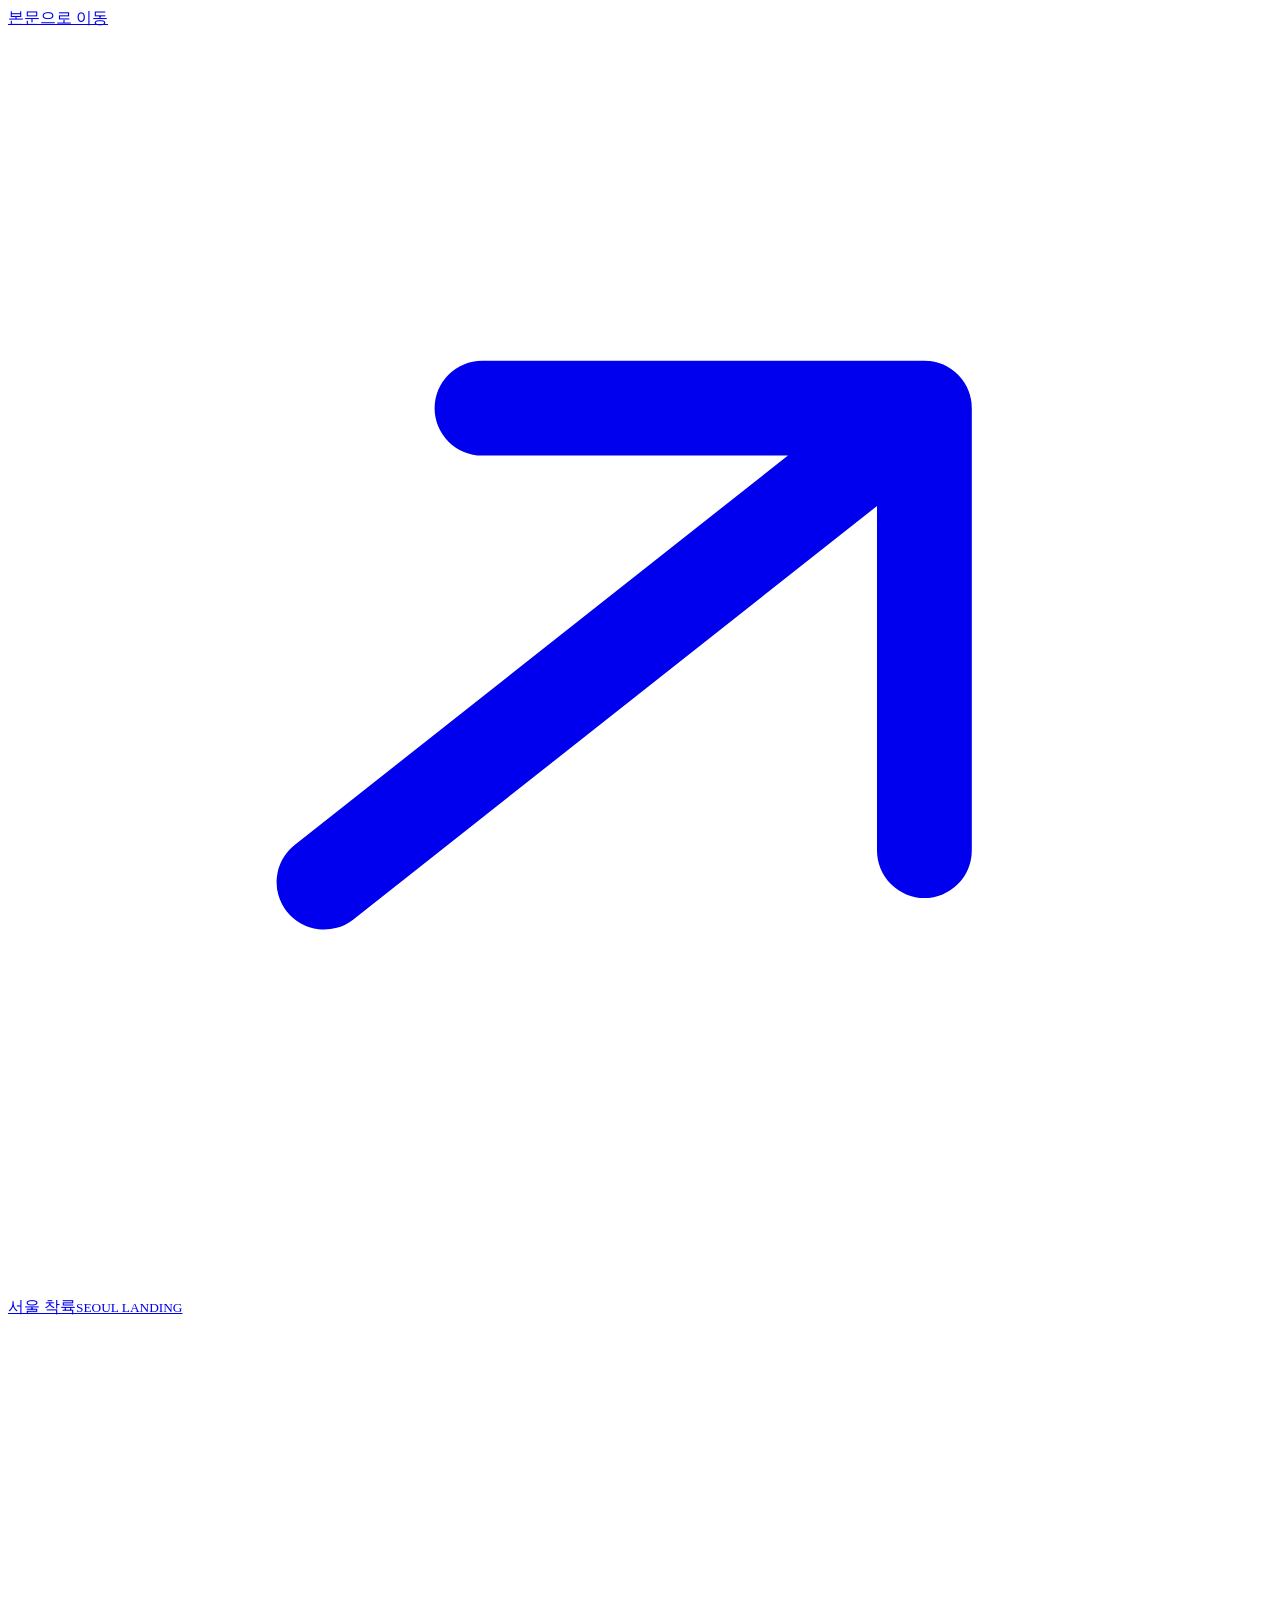
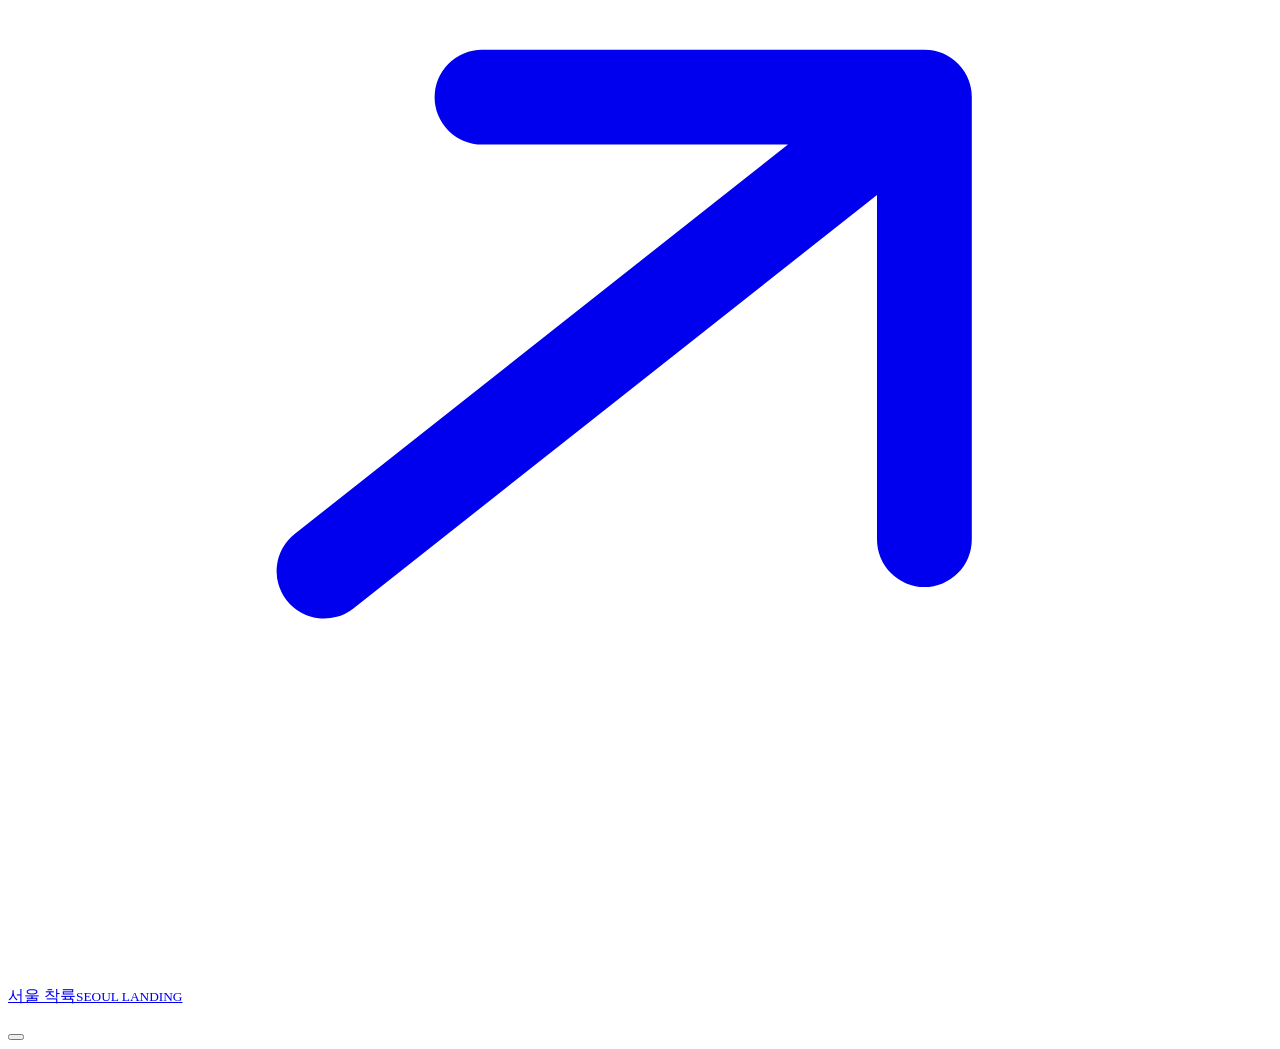
==== index.html @ fe7eaadc "Add files via upload" ====
<!doctype html>
<html lang="ko">
<head>
<meta charset="utf-8">
<meta name="viewport" content="width=device-width,initial-scale=1,viewport-fit=cover">
<title>서울 착륙 SEOUL LANDING</title>
<meta name="claude:viewport-fit-sides" content="cover">
<meta name="theme-color" content="#0b0f22">
<meta name="description" content="외국인을 위한 한국 여행 과정 가이드 — 여행 준비부터 이동, 맛집 · 팝업 · 예약, 여행지 추천, 귀국까지 (한국어 · 中文 · 日本語)">
<link rel="stylesheet" href="styles.css">
<link rel="icon" href="data:image/svg+xml,%3Csvg xmlns='http://www.w3.org/2000/svg' viewBox='0 0 40 40'%3E%3Crect width='40' height='40' rx='12' fill='%232244ba'/%3E%3Cpath d='M10 27L29 12M15 12l14 0 0 14' fill='none' stroke='white' stroke-width='3'/%3E%3C/svg%3E">
</head>
<body>
<a class="skip" id="skip" href="#main">본문으로 이동</a>
<header class="site-header" id="site-header">
  <a class="brand" href="#home"><span class="brand-mark" aria-hidden="true"><svg viewBox="0 0 40 40" fill="none" stroke="currentColor" stroke-width="3" stroke-linecap="round" stroke-linejoin="round"><path d="M10 27L29 12M15 12h14v14"/></svg></span><span class="brand-text">서울 착륙<small>SEOUL LANDING</small></span></a>
  <nav id="nav" aria-label="Main"></nav>
  <div id="lang" role="group" aria-label="언어 선택"></div>
</header>
<main id="main" tabindex="-1"></main>
<footer class="site-footer">
  <div class="foot-inner wrap">
    <div class="foot-brand">
      <a class="brand foot-logo" href="#home"><span class="brand-mark" aria-hidden="true"><svg viewBox="0 0 40 40" fill="none" stroke="currentColor" stroke-width="3" stroke-linecap="round" stroke-linejoin="round"><path d="M10 27L29 12M15 12h14v14"/></svg></span><span class="brand-text">서울 착륙<small>SEOUL LANDING</small></span></a>
      <p id="foot-tag"></p>
      <small id="foot-note"></small>
    </div>
    <div id="foot-cols" class="foot-cols"></div>
  </div>
  <div class="foot-bottom wrap" id="foot-bottom"></div>
</footer>

<button type="button" id="fab" class="fab" aria-expanded="false" aria-controls="sheet"></button>
<div id="sheet" class="sheet" hidden>
  <div class="sheet-panel" role="dialog" aria-modal="true" aria-labelledby="qh-in-sheet">
    <button type="button" id="sheet-close" class="ghost sheet-close">닫기</button>
    <div id="sheet-body"></div>
  </div>
</div>
<div id="big" class="bigview" hidden>
  <div class="big-panel" role="dialog" aria-modal="true" aria-labelledby="big-ko">
    <p id="big-ko" class="big-ko" lang="ko"></p>
    <p id="big-roman" class="big-roman"></p>
    <p id="big-mean" class="big-mean"></p>
    <button type="button" id="big-close" class="button">닫기</button>
  </div>
</div>

<script src="content/shared.js"></script>
<script src="content/ko.js"></script>
<script src="content/zh.js"></script>
<script src="content/ja.js"></script>
<script src="content/places.js"></script>
<script src="content/quiz.js"></script>
<script src="content/help-ko.js"></script>
<script src="content/help-zh.js"></script>
<script src="content/help-ja.js"></script>
<script src="app.js"></script>
</body>
</html>
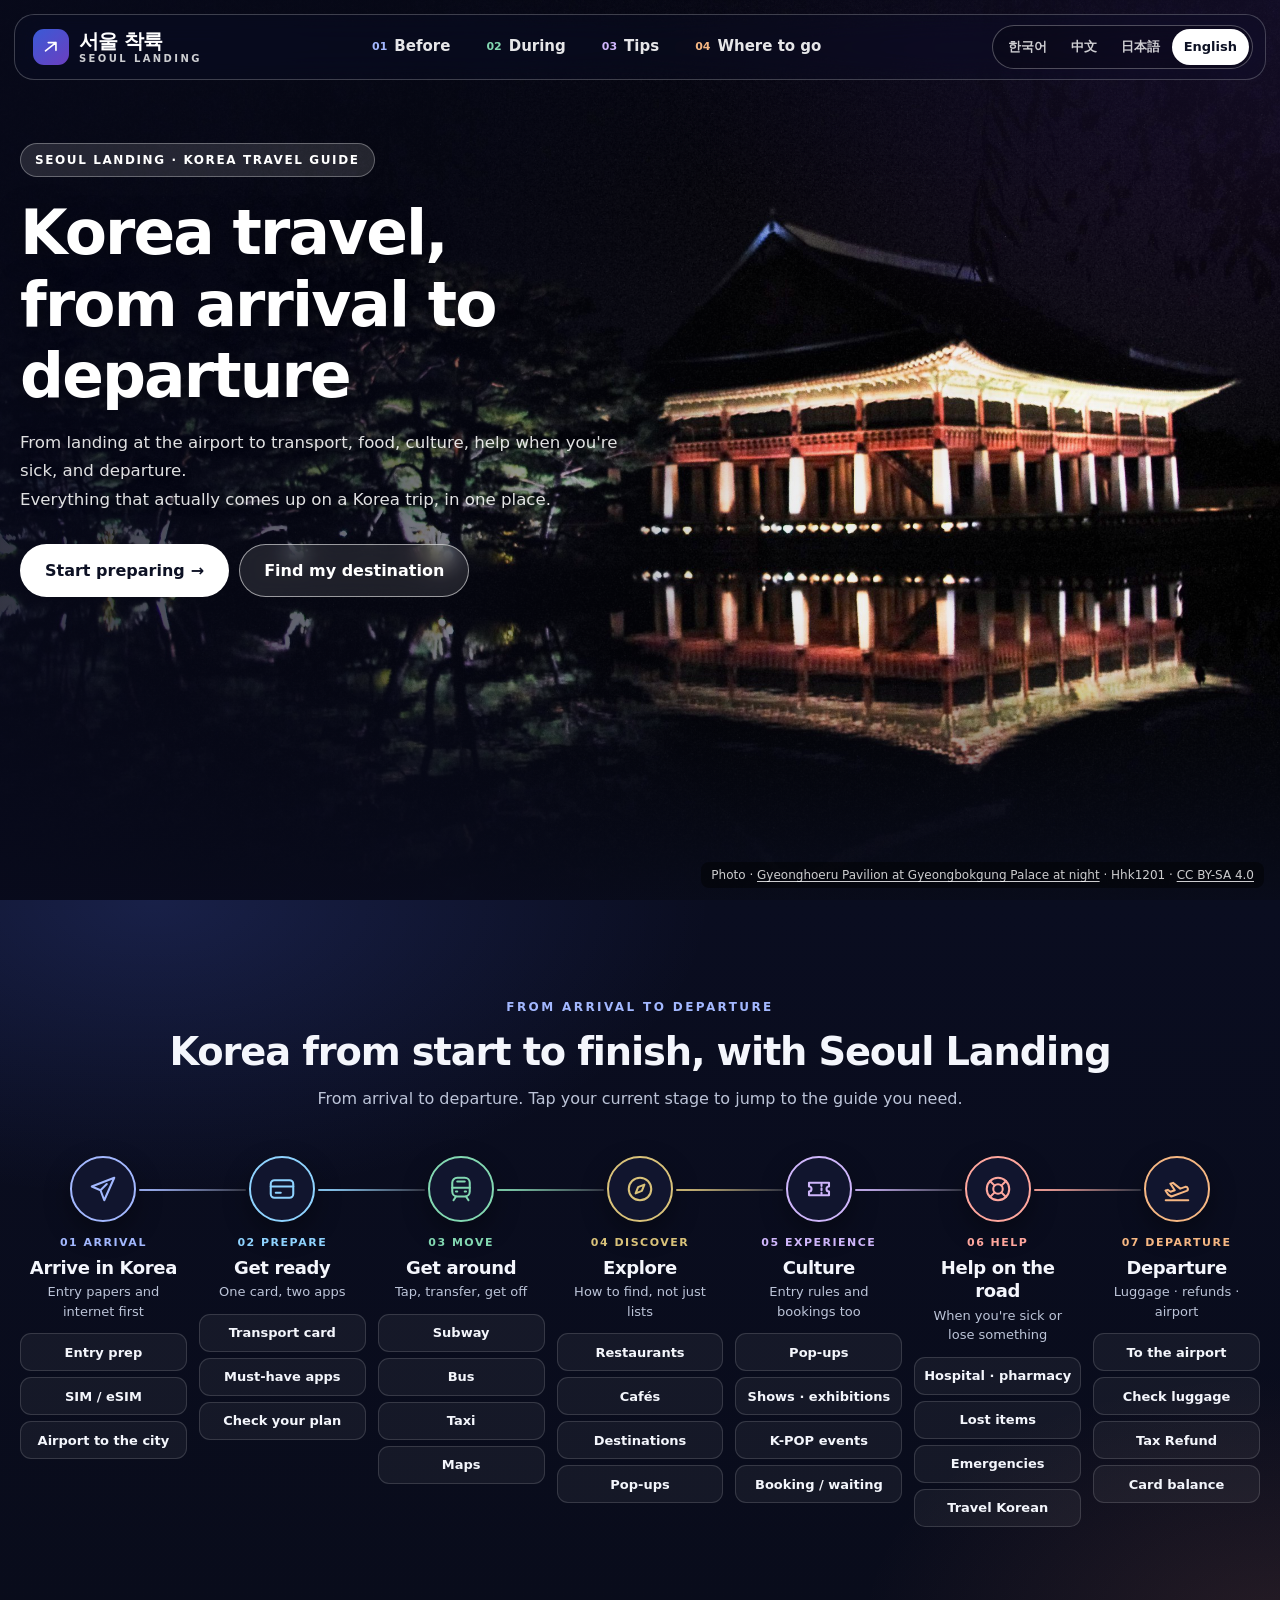
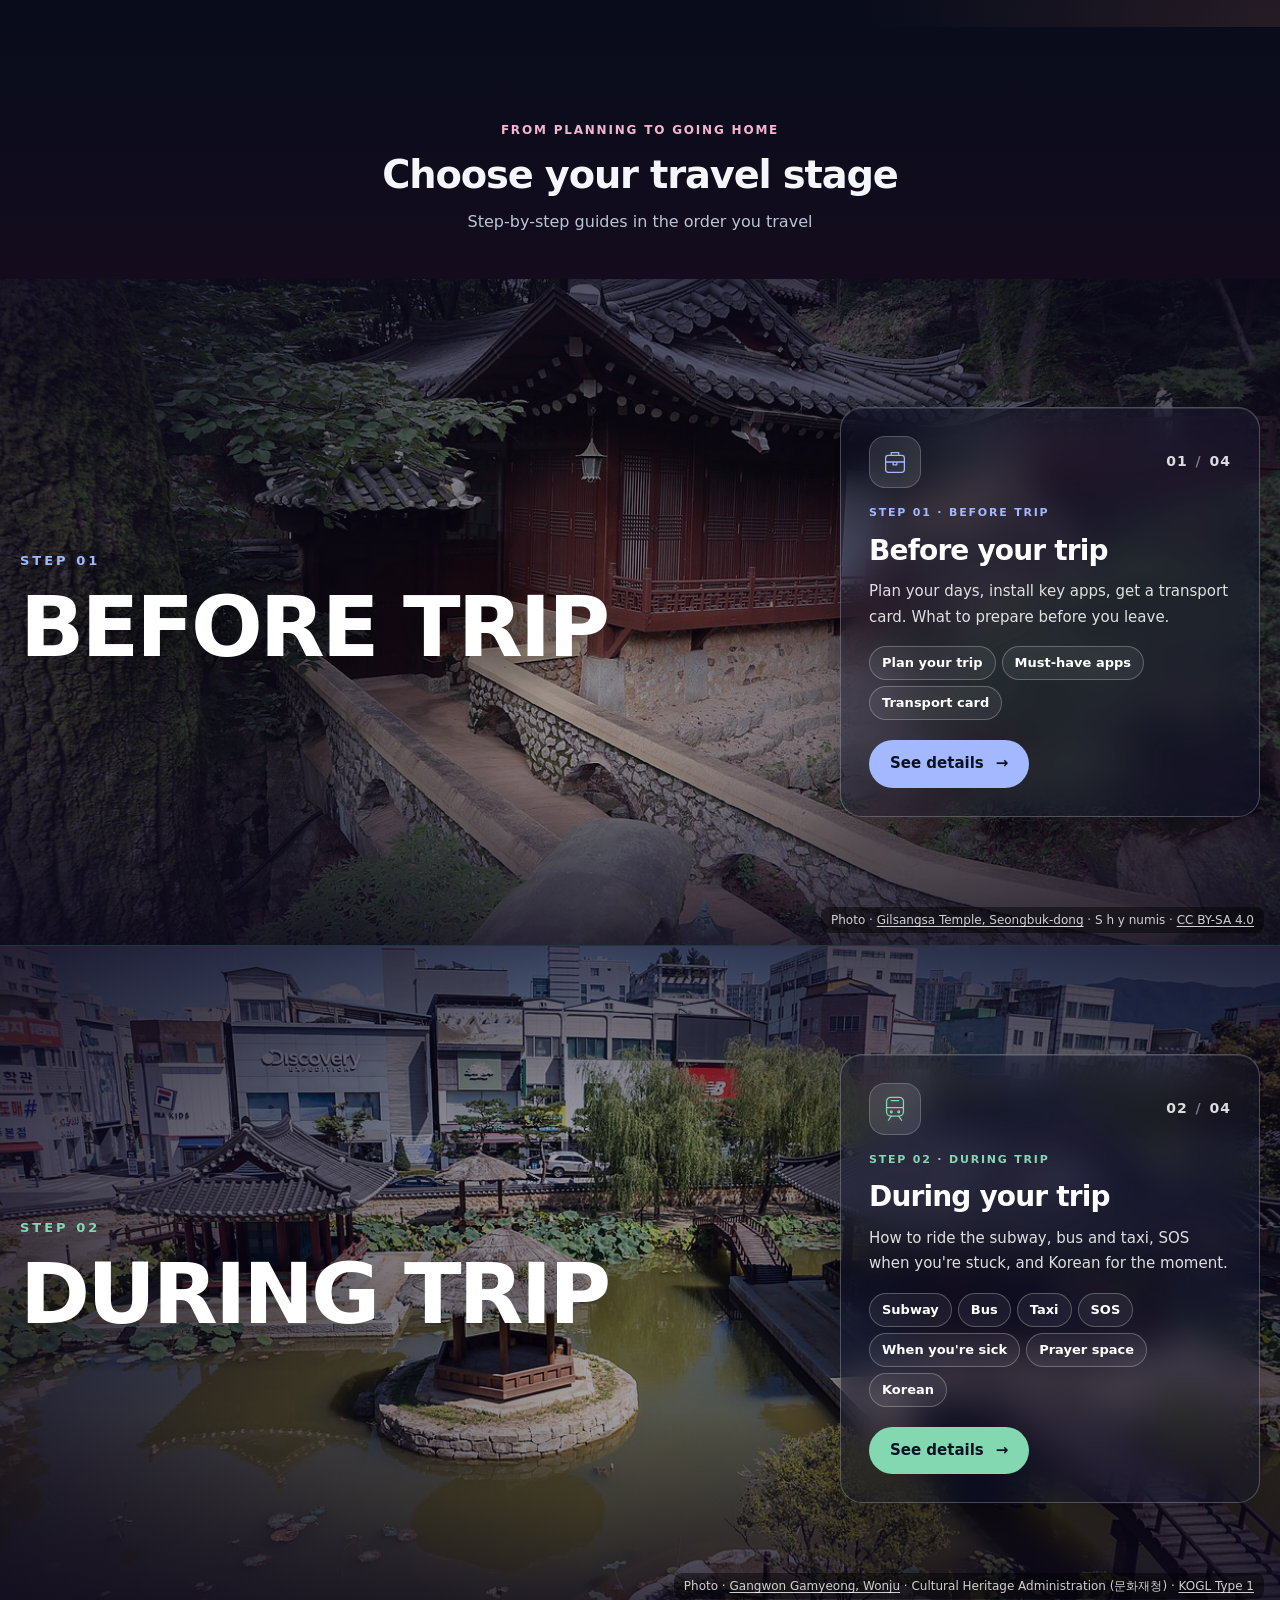
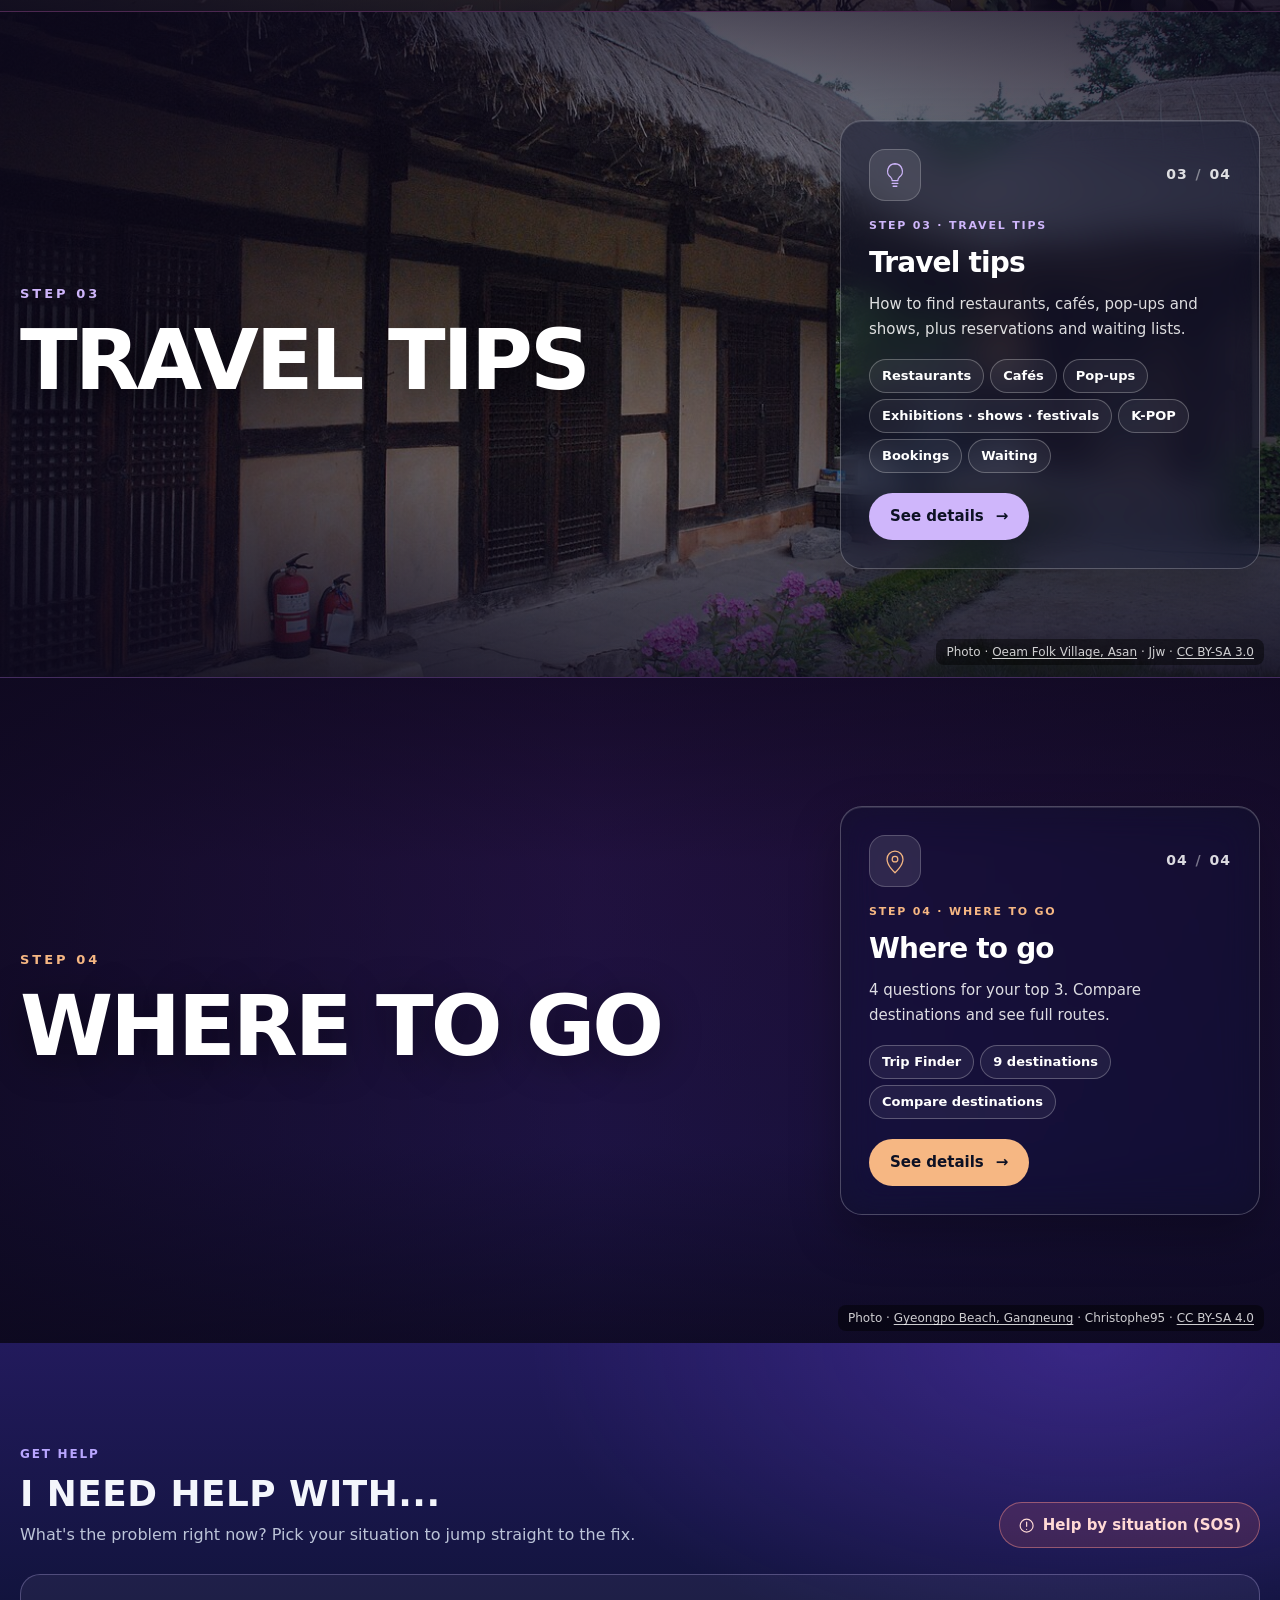
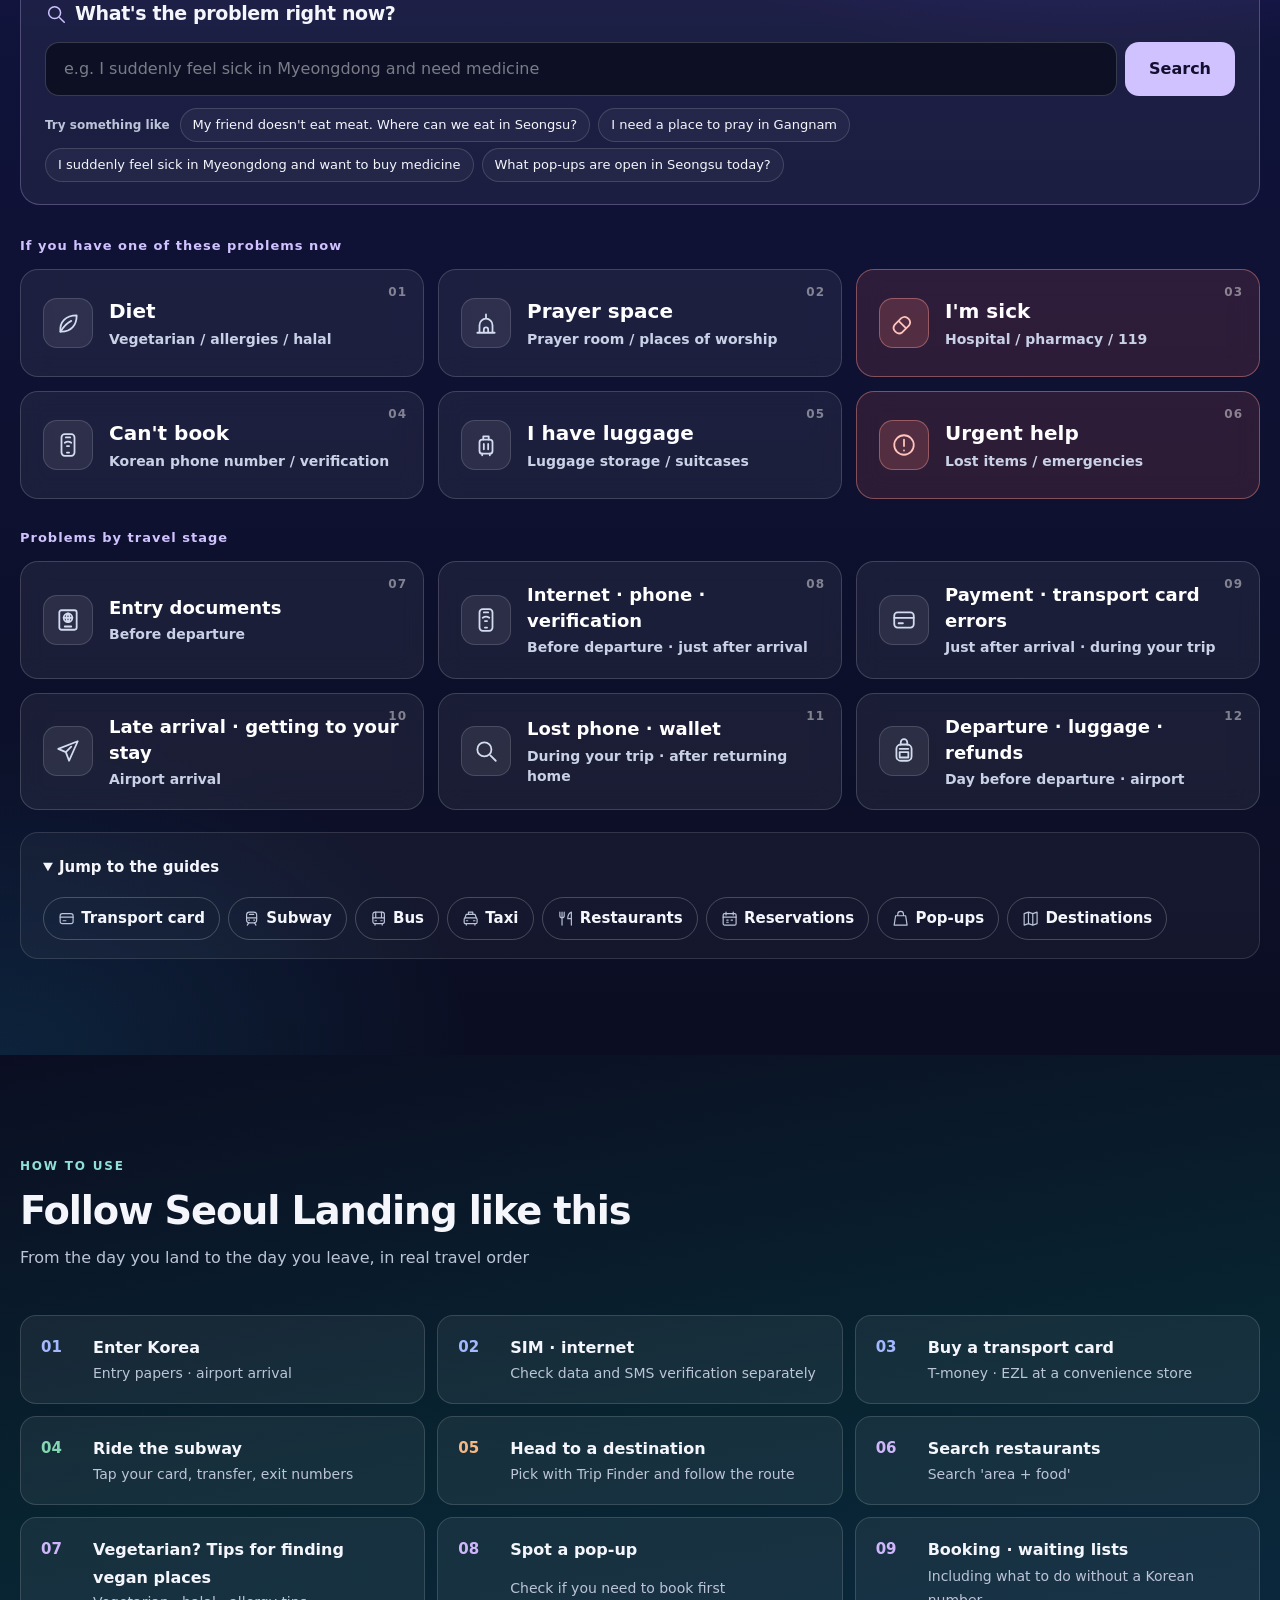
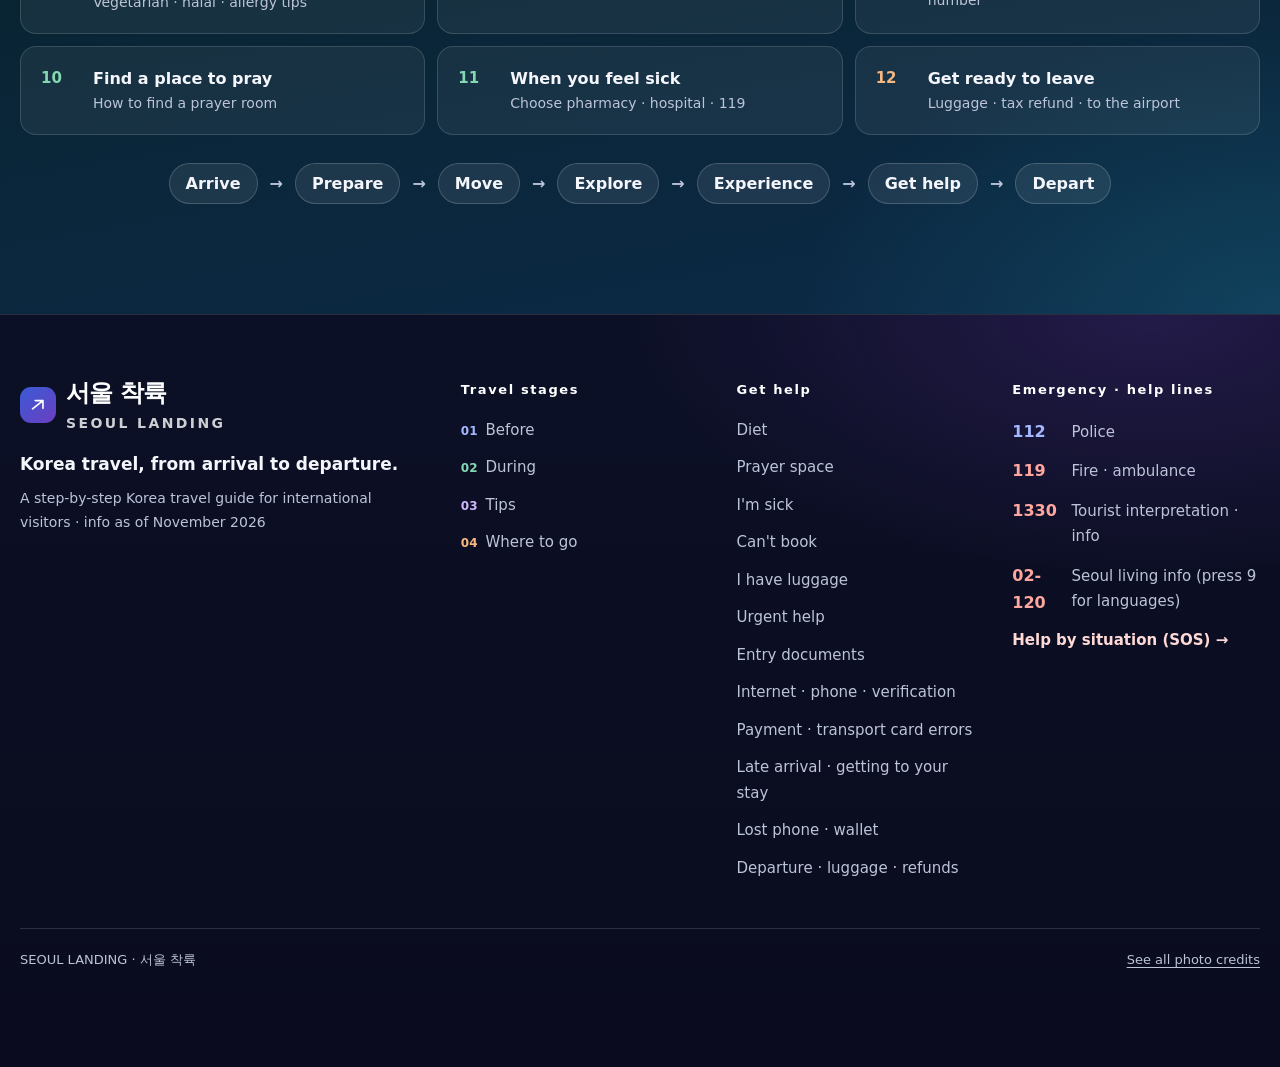
==== commit a984deb1: "Add files via upload" ====
--- a/index.html
+++ b/index.html
@@ -6,7 +6,14 @@
 <title>서울 착륙 SEOUL LANDING</title>
 <meta name="claude:viewport-fit-sides" content="cover">
 <meta name="theme-color" content="#0b0f22">
-<meta name="description" content="외국인을 위한 한국 여행 과정 가이드 — 여행 준비부터 이동, 맛집 · 팝업 · 예약, 여행지 추천, 귀국까지 (한국어 · 中文 · 日本語)">
+<link rel="manifest" href="manifest.webmanifest">
+<link rel="apple-touch-icon" href="assets/icons/apple-touch-icon.png">
+<meta name="apple-mobile-web-app-capable" content="yes">
+<meta name="mobile-web-app-capable" content="yes">
+<meta name="apple-mobile-web-app-status-bar-style" content="black-translucent">
+<meta name="apple-mobile-web-app-title" content="서울 착륙">
+<meta name="format-detection" content="telephone=no">
+<meta name="description" content="외국인을 위한 한국 여행 과정 가이드 — 여행 준비부터 이동, 맛집 · 팝업 · 예약, 여행지 추천, 귀국까지 (한국어 · 中文 · 日本語 · English)">
 <link rel="stylesheet" href="styles.css">
 <link rel="icon" href="data:image/svg+xml,%3Csvg xmlns='http://www.w3.org/2000/svg' viewBox='0 0 40 40'%3E%3Crect width='40' height='40' rx='12' fill='%232244ba'/%3E%3Cpath d='M10 27L29 12M15 12l14 0 0 14' fill='none' stroke='white' stroke-width='3'/%3E%3C/svg%3E">
 </head>
@@ -30,6 +37,7 @@
   <div class="foot-bottom wrap" id="foot-bottom"></div>
 </footer>
 
+<nav id="tabbar" class="tabbar"></nav>
 <button type="button" id="fab" class="fab" aria-expanded="false" aria-controls="sheet"></button>
 <div id="sheet" class="sheet" hidden>
   <div class="sheet-panel" role="dialog" aria-modal="true" aria-labelledby="qh-in-sheet">
@@ -50,11 +58,14 @@
 <script src="content/ko.js"></script>
 <script src="content/zh.js"></script>
 <script src="content/ja.js"></script>
+<script src="content/en.js"></script>
 <script src="content/places.js"></script>
 <script src="content/quiz.js"></script>
 <script src="content/help-ko.js"></script>
 <script src="content/help-zh.js"></script>
 <script src="content/help-ja.js"></script>
+<script src="content/help-en.js"></script>
+<script src="content/search.js"></script>
 <script src="app.js"></script>
 </body>
 </html>
--- a/styles.css
+++ b/styles.css
@@ -0,0 +1,1050 @@
+/* 서울 착륙 SEOUL LANDING — 사진 중심 · 반투명 패널 디자인 (2026.11 개편)
+   - 어두운 배경 + 흰 글자 + 은은한 색 그라데이션
+   - 사진 위 안내는 반투명 패널(.glass), 긴 설명은 불투명도가 높은 패널(--panel)
+   - 단계별 색: 01 BEFORE 파랑 · 02 DURING 초록 · 03 TIPS 보라 · 04 WHERE 주황 */
+:root {
+  color-scheme: dark;
+  --bg: #090c1b;
+  --paper: #0d1124;
+  --surface: #151b33;
+  --surface-2: #1d2442;
+  --panel: rgb(21 27 51 / 96%);
+  --glass: rgb(16 20 42 / 42%);
+  --glass-line: rgb(255 255 255 / 24%);
+  --ink: #f4f6fc; --muted: #bcc4d8; --line: rgb(255 255 255 / 14%);
+  --blue: #a3b8ff; --blue-soft: rgb(125 155 255 / 17%);
+  --green: #83d8b2; --green-soft: rgb(110 210 165 / 16%);
+  --purple: #cfb6fb; --purple-soft: rgb(190 160 250 / 17%);
+  --orange: #f6b783; --orange-soft: rgb(244 170 110 / 17%);
+  --red: #ffa79e; --red-soft: rgb(255 120 110 / 16%);
+  --note: rgb(242 200 110 / 13%); --note-ink: #f4d38f;
+  --focus: #ffc96b;
+  --shadow: 0 18px 40px rgb(0 0 0 / 35%);
+  --head-h: 96px;
+  --gutter: max(20px, env(safe-area-inset-left, 0px));
+  --font: "Pretendard", "Malgun Gothic", "Apple SD Gothic Neo", "Noto Sans KR", system-ui, sans-serif;
+  --font-zh: "PingFang SC", "Microsoft YaHei", "Noto Sans SC", "Malgun Gothic", system-ui, sans-serif;
+  --font-ja: "Hiragino Sans", "Hiragino Kaku Gothic ProN", "Yu Gothic", "Meiryo", "Noto Sans JP", system-ui, sans-serif;
+  --c: var(--blue); --c-soft: var(--blue-soft);
+}
+.before { --c: var(--blue); --c-soft: var(--blue-soft); }
+.during { --c: var(--green); --c-soft: var(--green-soft); }
+.tips { --c: var(--purple); --c-soft: var(--purple-soft); }
+.where, .place { --c: var(--orange); --c-soft: var(--orange-soft); }
+
+* { box-sizing: border-box; }
+html { scroll-padding-top: 16px; background: var(--bg); overflow-x: hidden; }
+body {
+  margin: 0; color: var(--ink); min-height: 100vh;
+  background:
+    radial-gradient(1100px 700px at 100% 0%, rgb(118 64 196 / 22%), transparent 60%),
+    radial-gradient(900px 700px at 0% 55%, rgb(18 112 140 / 16%), transparent 60%),
+    linear-gradient(180deg, #0b0f22 0%, #090c1b 100%);
+  background-attachment: fixed;
+  font-family: var(--font); font-size: 16px; line-height: 1.7; word-break: keep-all; overflow-wrap: anywhere;
+  overflow-x: hidden; position: relative;
+}
+html:lang(zh-CN) body { font-family: var(--font-zh); word-break: normal; }
+html:lang(ja) body { font-family: var(--font-ja); word-break: normal; line-break: strict; }
+a { color: inherit; text-decoration: none; }
+a:focus-visible, button:focus-visible, summary:focus-visible, [tabindex]:focus-visible { outline: 3px solid var(--focus); outline-offset: 3px; border-radius: 8px; }
+main:focus { outline: none; }
+h1, h2, h3 { text-wrap: balance; }
+ul, ol, dl, dd, p, figure, blockquote { margin: 0; padding: 0; }
+ul, ol { list-style: none; }
+img { max-width: 100%; }
+.wrap { width: min(1240px, calc(100% - 2 * var(--gutter))); margin-inline: auto; }
+.sr-only, .skip { position: absolute; left: -10000px; width: 1px; height: 1px; overflow: hidden; }
+.skip:focus { left: 16px; top: 10px; width: auto; height: auto; background: var(--surface); color: var(--ink); z-index: 60; padding: 10px 14px; border-radius: 10px; }
+.eyebrow { display: inline-block; font-size: 12px; font-weight: 800; letter-spacing: 1.8px; text-transform: uppercase; }
+.mini { font-size: 13px; font-weight: 800; letter-spacing: .3px; color: var(--muted); margin: 0 0 12px; }
+.cap { font-size: 14px; color: var(--muted); margin-top: 10px; }
+.tag { font-size: 12px; font-weight: 900; letter-spacing: 1.4px; color: var(--c); margin: 0 0 12px; }
+.tag span { font-weight: 700; letter-spacing: 0; color: var(--muted); margin-left: 4px; }
+
+/* 반투명 패널 — 사진 위 안내용 */
+.glass {
+  background: var(--glass); border: 1px solid var(--glass-line); border-radius: 22px;
+  -webkit-backdrop-filter: blur(18px) saturate(140%); backdrop-filter: blur(18px) saturate(140%);
+  box-shadow: 0 20px 50px rgb(0 0 0 / 28%), inset 0 1px 0 rgb(255 255 255 / 12%);
+}
+@supports not ((backdrop-filter: blur(1px)) or (-webkit-backdrop-filter: blur(1px))) { .glass { background: rgb(16 20 42 / 86%); } }
+
+/* 선 아이콘: 주변 문구보다 시각적 무게를 낮춤 */
+.quiet-icon { display: inline-flex; width: 1.15em; height: 1.15em; flex: 0 0 auto; vertical-align: -.18em; margin-right: .4em; color: var(--muted); }
+.quiet-icon svg { display: block; width: 100%; height: 100%; }
+.note .quiet-icon { color: var(--note-ink); }
+
+/* ---------- buttons ---------- */
+.button { display: inline-flex; align-items: center; justify-content: center; gap: 6px; min-height: 46px; padding: 10px 20px; border-radius: 999px; background: var(--c); color: #0d1124; font-weight: 800; font-size: 15px; border: 1px solid transparent; font-family: inherit; cursor: pointer; transition: transform .2s ease, background-color .2s ease, box-shadow .2s ease; }
+.button:hover { transform: translateY(-1px); box-shadow: 0 10px 24px rgb(0 0 0 / 28%); }
+.button.small { min-height: 40px; padding: 8px 16px; font-size: 14px; }
+.button .ext { text-decoration: none; }
+.button.light { background: #fff; color: #0d1124; }
+.glass-btn { background: rgb(255 255 255 / 10%); color: #fff; border-color: rgb(255 255 255 / 55%); -webkit-backdrop-filter: blur(10px); backdrop-filter: blur(10px); }
+.glass-btn:hover { background: rgb(255 255 255 / 20%); }
+.ghost { font: inherit; font-size: 14px; font-weight: 800; color: var(--c); background: rgb(255 255 255 / 4%); border: 1.5px solid var(--line); border-radius: 999px; padding: 8px 15px; min-height: 40px; cursor: pointer; }
+.ghost:hover { border-color: var(--c); }
+.ghost[aria-pressed="true"] { background: var(--c-soft); border-color: var(--c); }
+.mini-btn { display: inline-flex; align-items: center; gap: 2px; font: inherit; font-size: 13px; font-weight: 800; color: var(--c); background: rgb(255 255 255 / 4%); border: 1.5px solid var(--line); border-radius: 999px; padding: 5px 12px; min-height: 36px; cursor: pointer; white-space: nowrap; }
+.mini-btn:hover { border-color: var(--c); }
+.mini-btn.done { background: var(--green-soft); color: var(--green); border-color: var(--green); }
+.out { color: var(--c); font-weight: 800; font-size: 15px; text-decoration: underline; text-underline-offset: 4px; }
+.out.small { font-size: 14px; }
+.ext { font-weight: 400; margin-left: 3px; display: inline-block; text-decoration: none; }
+.inline-go { display: inline-block; font-weight: 800; color: var(--c); font-size: 14px; margin-top: 6px; }
+
+/* ---------- header (사진 위에 떠 있는 반투명 헤더) ---------- */
+.site-header {
+  position: absolute; z-index: 30; top: 14px; left: 50%; transform: translateX(-50%);
+  width: min(1320px, calc(100% - 28px));
+  display: grid; grid-template-columns: auto minmax(0, 1fr) auto; align-items: center; gap: 10px 20px;
+  padding: 10px 12px 10px 18px; border-radius: 20px; color: #fff;
+  background: rgb(12 16 34 / 36%); border: 1px solid rgb(255 255 255 / 22%);
+  -webkit-backdrop-filter: blur(16px) saturate(140%); backdrop-filter: blur(16px) saturate(140%);
+}
+@supports not ((backdrop-filter: blur(1px)) or (-webkit-backdrop-filter: blur(1px))) { .site-header { background: rgb(12 16 34 / 82%); } }
+.brand { display: inline-flex; align-items: center; gap: 10px; }
+.brand-mark { width: 36px; height: 36px; border-radius: 11px; display: grid; place-items: center; background: linear-gradient(140deg, #3a5ad6, #6b3fc0); color: #fff; flex: none; }
+.brand-mark svg { width: 22px; }
+.brand-text { font-size: 20px; font-weight: 900; letter-spacing: -.8px; line-height: 1.2; }
+.brand-text small { display: block; font-size: 10px; letter-spacing: 2.4px; font-weight: 700; opacity: .8; }
+#nav { justify-self: center; display: flex; gap: 4px; }
+#nav a { display: flex; align-items: center; gap: 7px; font-size: 15px; font-weight: 800; padding: 9px 16px; border-radius: 999px; white-space: nowrap; color: rgb(255 255 255 / 90%); transition: background-color .2s; }
+#nav a b { font-size: 11px; color: var(--c); }
+#nav a:hover { background: rgb(255 255 255 / 12%); }
+#nav a[aria-current] { background: rgb(255 255 255 / 16%); color: #fff; box-shadow: inset 0 0 0 1px rgb(255 255 255 / 30%); }
+#lang { display: flex; border: 1px solid rgb(255 255 255 / 28%); border-radius: 999px; padding: 3px; background: rgb(0 0 0 / 18%); }
+#lang button { border: 0; background: transparent; color: rgb(255 255 255 / 80%); font: inherit; font-size: 13px; font-weight: 700; padding: 6px 12px; border-radius: 999px; cursor: pointer; min-height: 36px; }
+#lang button[lang="zh"] { font-family: var(--font-zh); }
+#lang button[lang="ja"] { font-family: var(--font-ja); }
+#lang button[aria-pressed="true"] { background: #fff; color: #0d1124; }
+
+/* ---------- home: hero ---------- */
+.hero { position: relative; isolation: isolate; overflow: hidden; display: flex; min-height: 640px; height: 100vh; height: 100svh; max-height: 1080px; background: #05070f; }
+.hero-art { position: absolute; inset: 0; z-index: -2; width: 100%; height: 100%; object-fit: cover; object-position: 62% 55%; display: block; }
+.hero-shade {
+  position: absolute; inset: 0; z-index: -1;
+  background:
+    linear-gradient(90deg, rgb(8 10 28 / 82%) 0%, rgb(8 10 28 / 55%) 34%, rgb(8 10 28 / 8%) 58%, rgb(8 10 28 / 0%) 100%),
+    linear-gradient(180deg, rgb(8 10 28 / 50%) 0%, rgb(8 10 28 / 0%) 22%, rgb(8 10 28 / 0%) 72%, rgb(9 12 27 / 96%) 100%),
+    radial-gradient(900px 600px at 100% 0%, rgb(118 64 196 / 22%), transparent 70%);
+}
+.hero-copy { align-self: flex-start; padding-top: calc(var(--head-h) + clamp(24px, 7vh, 88px)); padding-bottom: 40px; color: #fff; }
+.pill { display: inline-block; font-size: 12px; font-weight: 800; letter-spacing: 1.6px; padding: 6px 14px; border-radius: 999px; background: rgb(255 255 255 / 12%); border: 1px solid rgb(255 255 255 / 30%); }
+.hero h1 { font-size: clamp(38px, 4.8vw, 70px); line-height: 1.16; letter-spacing: -.035em; margin: 20px 0 18px; font-weight: 900; text-shadow: 0 4px 28px rgb(0 0 0 / 35%); max-width: 13em; }
+html:lang(zh-CN) .hero h1, html:lang(ja) .hero h1 { letter-spacing: -.02em; }
+.hero p { font-size: clamp(16px, 1.3vw, 19px); color: rgb(255 255 255 / 88%); max-width: 36em; text-shadow: 0 1px 12px rgb(0 0 0 / 45%); }
+.hero-cta { display: flex; gap: 10px; flex-wrap: wrap; margin-top: 30px; }
+.hero-cta .button { min-height: 52px; padding: 12px 24px; font-size: 16px; }
+
+/* ---------- home: 여행 단계 (큰 사진 섹션) ---------- */
+.stages { background: linear-gradient(180deg, #090c1b 0%, #2a0c22 26%, #3a1040 58%, #221a5c 100%); padding-top: 88px; }
+.band-head { text-align: center; margin-bottom: 44px; }
+.band-head .eyebrow { color: #f2b6cf; }
+.band-head h2 { font-size: clamp(28px, 3vw, 40px); letter-spacing: -.03em; line-height: 1.3; margin: 8px 0 8px; }
+.band-head p { color: var(--muted); font-size: 16px; }
+.band-head.left { text-align: left; }
+.stage { position: relative; isolation: isolate; overflow: hidden; display: flex; align-items: center; min-height: clamp(500px, 74vh, 680px); }
+.stage + .stage { border-top: 1px solid rgb(255 255 255 / 10%); }
+.stage-art { position: absolute; inset: 0; z-index: -2; width: 100%; height: 100%; object-fit: cover; display: block; transform: scale(1.02); }
+.stage-shade {
+  position: absolute; inset: 0; z-index: -1;
+  background:
+    linear-gradient(90deg, rgb(12 8 28 / 78%) 0%, rgb(12 8 28 / 36%) 46%, rgb(12 8 28 / 66%) 100%),
+    linear-gradient(180deg, rgb(12 8 28 / 55%) 0%, rgb(12 8 28 / 0%) 28%, rgb(12 8 28 / 0%) 70%, rgb(12 8 28 / 72%) 100%);
+}
+.stage-inner { display: grid; grid-template-columns: minmax(0, 1fr) minmax(320px, 420px); gap: 40px; align-items: center; padding-block: 72px; }
+.stage-big { color: #fff; font-size: clamp(42px, 6.6vw, 100px); font-weight: 900; line-height: .98; letter-spacing: -.035em; text-shadow: 0 6px 40px rgb(0 0 0 / 45%); }
+.stage-big small { display: block; font-size: 13px; letter-spacing: 3px; font-weight: 800; color: var(--c); margin-bottom: 18px; text-shadow: none; }
+.stage-panel { padding: 28px; color: #fff; display: grid; gap: 10px; justify-items: start; }
+.stage-top { width: 100%; display: flex; justify-content: space-between; align-items: center; margin-bottom: 6px; }
+.icon { width: 52px; height: 52px; border-radius: 16px; display: grid; place-items: center; color: var(--c); background: rgb(255 255 255 / 10%); border: 1px solid rgb(255 255 255 / 20%); }
+.icon svg { width: 30px; }
+.stage-count { font-size: 14px; font-weight: 800; letter-spacing: 1px; color: rgb(255 255 255 / 85%); font-variant-numeric: tabular-nums; }
+.stage-count i { font-style: normal; opacity: .5; margin-inline: 2px; }
+.stage-panel .eyebrow { color: var(--c); font-size: 11px; }
+.stage-panel h3 { font-size: 28px; letter-spacing: -.03em; line-height: 1.3; margin: 0; }
+.stage-panel p { font-size: 15px; color: rgb(255 255 255 / 86%); }
+.stage-links { display: flex; flex-wrap: wrap; gap: 6px; margin: 6px 0 10px; }
+.stage-links a { display: inline-flex; align-items: center; min-height: 34px; padding: 4px 12px; border-radius: 999px; font-size: 13px; font-weight: 700; border: 1px solid rgb(255 255 255 / 26%); background: rgb(255 255 255 / 6%); }
+.stage-links a:hover { border-color: var(--c); color: var(--c); }
+.photo-note { font-size: 12px; line-height: 1.5; color: rgb(255 255 255 / 80%); }
+.photo-note a { text-decoration: underline; text-underline-offset: 2px; }
+.photo-note.on-photo { position: absolute; right: 16px; bottom: 12px; z-index: 1; max-width: calc(100% - 32px); padding: 4px 10px; border-radius: 8px; background: rgb(0 0 0 / 45%); }
+
+/* ---------- home: I NEED HELP WITH ---------- */
+.help-band {
+  padding-block: 96px;
+  background:
+    radial-gradient(900px 520px at 85% 0%, rgb(124 77 255 / 26%), transparent 62%),
+    radial-gradient(760px 520px at 0% 100%, rgb(20 120 160 / 20%), transparent 62%),
+    linear-gradient(180deg, #221a5c 0%, #10133a 22%, #0b0e22 100%);
+}
+.quick { color: var(--ink); }
+.quick-head { display: flex; justify-content: space-between; align-items: flex-end; gap: 14px 24px; flex-wrap: wrap; margin-bottom: 26px; }
+.quick-head .eyebrow { color: #b9a6ff; }
+.quick-head h2 { font-size: clamp(26px, 2.8vw, 38px); margin: 6px 0 6px; letter-spacing: .5px; line-height: 1.2; }
+.quick-head p { font-size: 16px; color: var(--muted); }
+.quick-grid { display: grid; grid-template-columns: repeat(3, minmax(0, 1fr)); gap: 14px; }
+.quick-grid a {
+  position: relative; display: flex; align-items: center; gap: 16px; min-height: 112px; height: 100%; padding: 20px 22px; border-radius: 18px; line-height: 1.45;
+  background: rgb(255 255 255 / 6%); border: 1px solid rgb(255 255 255 / 16%);
+  -webkit-backdrop-filter: blur(12px); backdrop-filter: blur(12px); transition: background-color .2s, border-color .2s, transform .2s;
+}
+.quick-grid a:hover { background: rgb(255 255 255 / 11%); border-color: rgb(255 255 255 / 34%); transform: translateY(-2px); }
+.q-icon { flex: none; width: 50px; height: 50px; border-radius: 14px; display: grid; place-items: center; background: rgb(255 255 255 / 8%); border: 1px solid rgb(255 255 255 / 14%); }
+.q-icon .quiet-icon { width: 26px; height: 26px; margin: 0; color: #d4dcf0; }
+.q-text { display: grid; gap: 3px; min-width: 0; }
+.q-text small { font-size: 14px; color: #c9d1e6; font-weight: 600; }
+.q-text strong { font-size: 18px; font-weight: 800; color: #fff; }
+.q-no { position: absolute; top: 14px; right: 16px; font-size: 12px; font-weight: 800; letter-spacing: 1px; color: rgb(255 255 255 / 45%); font-variant-numeric: tabular-nums; }
+.sos-link { display: inline-flex; gap: 8px; align-items: center; min-height: 46px; padding: 8px 18px; border-radius: 999px; font-weight: 800; font-size: 15px; color: #ffd9d5; background: rgb(255 110 100 / 14%); border: 1px solid rgb(255 150 140 / 45%); }
+.sos-link:hover { background: rgb(255 110 100 / 24%); }
+.sos-link .quiet-icon { color: currentColor; margin: 0; }
+.quick-shortcuts { margin-top: 22px; padding: 18px 22px; border-radius: 18px; background: rgb(255 255 255 / 4%); border: 1px solid rgb(255 255 255 / 12%); font-size: 15px; }
+.quick-shortcuts summary { cursor: pointer; font-weight: 800; padding: 4px 0; }
+.quick-shortcuts ul { display: flex; flex-wrap: wrap; gap: 8px; margin-top: 12px; }
+.quick-shortcuts a { display: inline-flex; align-items: center; border: 1px solid rgb(255 255 255 / 22%); border-radius: 999px; padding: 8px 14px; min-height: 42px; font-weight: 700; }
+.quick-shortcuts a .quiet-icon { margin-right: 6px; }
+.quick-shortcuts a:hover { background: rgb(255 255 255 / 10%); }
+
+/* ---------- home: 이용 순서 ---------- */
+.flowline { padding-block: 96px 110px; background: radial-gradient(800px 500px at 100% 100%, rgb(30 150 170 / 22%), transparent 60%), linear-gradient(170deg, #0b0e22 0%, #082431 45%, #0d2a48 100%); }
+.flowline .band-head .eyebrow { color: #8fe0d6; }
+.route { display: grid; grid-template-columns: repeat(3, minmax(0, 1fr)); gap: 12px; counter-reset: r; }
+.route li { counter-increment: r; }
+.route a { display: grid; grid-template-columns: 38px 1fr; column-gap: 14px; align-items: start; padding: 18px 20px; border-radius: 16px; height: 100%; background: rgb(255 255 255 / 6%); border: 1px solid rgb(255 255 255 / 14%); transition: background-color .2s, border-color .2s; }
+.route a::before { content: counter(r, decimal-leading-zero); grid-row: span 2; font-size: 15px; font-weight: 900; color: var(--c); padding-top: 1px; font-variant-numeric: tabular-nums; }
+.route a:hover { background: rgb(255 255 255 / 11%); border-color: var(--c); }
+.route b { font-size: 16px; }
+.route small { font-size: 14px; color: var(--muted); }
+.route-sum { display: flex; flex-wrap: wrap; align-items: center; justify-content: center; gap: 8px 12px; margin-top: 28px; font-weight: 800; font-size: 16px; }
+.route-sum span { padding: 6px 16px; border-radius: 999px; background: rgb(255 255 255 / 8%); border: 1px solid rgb(255 255 255 / 18%); }
+.route-sum i { font-style: normal; color: var(--muted); }
+
+/* ---------- 상세 페이지 공통 머리 (사진 + 반투명 패널) ---------- */
+.page-banner { position: relative; isolation: isolate; overflow: hidden; display: flex; align-items: flex-end; min-height: clamp(420px, 58vh, 560px); padding-top: calc(var(--head-h) + 28px); padding-bottom: 56px; background: #1a2140; }
+.banner-art { position: absolute; inset: 0; z-index: -2; width: 100%; height: 100%; object-fit: cover; display: block; }
+.banner-shade {
+  position: absolute; inset: 0; z-index: -1; pointer-events: none;
+  background:
+    linear-gradient(90deg, rgb(9 11 27 / 80%) 0%, rgb(9 11 27 / 40%) 55%, rgb(9 11 27 / 20%) 100%),
+    linear-gradient(180deg, rgb(9 11 27 / 62%) 0%, rgb(9 11 27 / 0%) 32%, rgb(9 11 27 / 30%) 70%, rgb(9 12 27 / 100%) 100%);
+}
+.banner-inner { display: grid; gap: 14px; justify-items: start; }
+.back { display: inline-flex; align-items: center; min-height: 36px; font-size: 14px; font-weight: 700; color: rgb(255 255 255 / 90%); padding: 4px 14px; border-radius: 999px; background: rgb(0 0 0 / 28%); border: 1px solid rgb(255 255 255 / 22%); }
+.back:hover { background: rgb(0 0 0 / 45%); }
+.page-intro { display: flex; justify-content: space-between; align-items: center; gap: 28px; padding: 30px 34px; max-width: 880px; width: 100%; color: #fff; }
+.page-intro h1 { font-size: clamp(28px, 3.6vw, 46px); line-height: 1.25; letter-spacing: -.035em; margin: 10px 0 12px; }
+.page-intro p { max-width: 640px; color: rgb(255 255 255 / 88%); font-size: 17px; }
+.page-intro .eyebrow { color: var(--c); }
+.page-icon { flex: none; background: rgb(255 255 255 / 8%); border: 1px solid rgb(255 255 255 / 20%); color: var(--c); width: 116px; height: 116px; border-radius: 50%; display: grid; place-items: center; }
+.page-icon svg { width: 60px; }
+
+.detail { width: min(1168px, calc(100% - 2 * var(--gutter))); margin: 0 auto; padding-block: 8px 72px; }
+.journey { margin-top: -28px; position: relative; z-index: 2; }
+.journey ol { display: grid; grid-template-columns: repeat(4, minmax(0, 1fr)); gap: 6px; padding: 6px; background: rgb(21 27 51 / 88%); border: 1px solid var(--glass-line); border-radius: 18px; -webkit-backdrop-filter: blur(14px); backdrop-filter: blur(14px); box-shadow: var(--shadow); }
+.journey a { display: flex; align-items: center; gap: 8px; padding: 9px 14px; border-radius: 13px; font-size: 15px; font-weight: 800; color: var(--muted); min-height: 46px; }
+.journey li { --c: inherit; }
+.journey li.before { --c: var(--blue); } .journey li.during { --c: var(--green); } .journey li.tips { --c: var(--purple); } .journey li.where { --c: var(--orange); }
+.journey b { font-size: 12px; color: var(--c); }
+.journey li.on a { background: var(--c); color: #0d1124; }
+.journey li.on b { color: #0d1124; }
+.journey a:hover { color: var(--ink); background: rgb(255 255 255 / 6%); }
+.journey li.on a:hover { color: #0d1124; background: var(--c); }
+
+.subnav { display: flex; align-items: center; gap: 12px; padding-block: 22px; }
+.subnav > span { flex: none; font-size: 13px; font-weight: 800; color: var(--muted); letter-spacing: .5px; }
+.subnav ul { display: flex; flex-wrap: wrap; gap: 8px; }
+.subnav a { display: inline-block; font-size: 14px; font-weight: 700; padding: 8px 16px; border-radius: 999px; background: rgb(255 255 255 / 5%); border: 1px solid var(--line); white-space: nowrap; }
+.subnav a:hover { border-color: var(--c); color: var(--c); }
+
+/* 긴 설명은 충분히 불투명한 패널 위에 */
+.cards { display: grid; gap: 26px; }
+.card { background: var(--panel); border: 1px solid var(--line); border-radius: 22px; padding: 34px; scroll-margin-top: 16px; display: grid; gap: 26px; min-width: 0; box-shadow: var(--shadow); position: relative; overflow: hidden; }
+.card::before { content: ""; position: absolute; inset: 0 0 auto 0; height: 3px; background: linear-gradient(90deg, var(--c), transparent 70%); }
+.card-head { display: flex; gap: 16px; align-items: flex-start; }
+.num { flex: none; font-size: 14px; font-weight: 800; color: var(--c); background: var(--c-soft); border-radius: 999px; padding: 3px 11px; margin-top: 4px; font-variant-numeric: tabular-nums; }
+.what { font-size: 11px; font-weight: 900; letter-spacing: 1.6px; color: var(--muted); }
+.card h2 { font-size: 27px; letter-spacing: -.03em; line-height: 1.35; margin: 2px 0 6px; }
+.lead { color: var(--muted); font-size: 16px; }
+.card-body { display: grid; grid-template-columns: minmax(0, 1.6fr) minmax(0, 1fr); gap: 36px; }
+.card-main { display: grid; gap: 26px; align-content: start; min-width: 0; }
+.card-side { display: grid; gap: 14px; align-content: start; min-width: 0; }
+.blk p { font-size: 16px; }
+.sec { border-top: 1px solid var(--line); padding-top: 22px; }
+
+/* steps */
+.steps2 { display: grid; gap: 0; counter-reset: s; }
+.steps2 > li { counter-increment: s; display: grid; grid-template-columns: 34px minmax(0, 1fr); gap: 12px; padding-block: 12px; border-bottom: 1px dashed var(--line); }
+.steps2 > li:last-child { border-bottom: 0; }
+.steps2 > li::before { content: counter(s); width: 30px; height: 30px; border-radius: 50%; background: var(--c); color: #0d1124; font-size: 14px; font-weight: 800; display: grid; place-items: center; font-variant-numeric: tabular-nums; }
+.steps2 strong { font-size: 16px; display: block; line-height: 1.5; padding-top: 3px; }
+.steps2 p { font-size: 15px; color: var(--muted); margin-top: 2px; }
+.dots { display: grid; gap: 4px; margin-top: 6px; }
+.dots li { font-size: 15px; padding-left: 14px; position: relative; }
+.dots li::before { content: ""; position: absolute; left: 2px; top: .72em; width: 5px; height: 5px; border-radius: 50%; background: var(--c); }
+
+.flow { display: flex; flex-wrap: wrap; align-items: center; gap: 8px 6px; counter-reset: f; }
+.flow li { counter-increment: f; display: flex; align-items: center; gap: 6px; font-size: 15px; font-weight: 700; line-height: 1.5; }
+.flow li::before { content: counter(f); flex: none; width: 22px; height: 22px; border-radius: 50%; background: var(--c); color: #0d1124; font-size: 12px; display: grid; place-items: center; font-variant-numeric: tabular-nums; }
+.flow li:not(:last-child) { padding-right: 22px; position: relative; }
+.flow li:not(:last-child)::after { content: "→"; position: absolute; right: 2px; color: var(--muted); font-weight: 400; }
+.flow.vertical { display: grid; gap: 8px; margin-top: 8px; }
+.flow.vertical li { padding-right: 0; align-items: flex-start; font-weight: 600; }
+.flow.vertical li::after { display: none; }
+.flow.vertical li::before { margin-top: 1px; }
+.flow.small li::before { background: var(--note-ink); }
+.flow.small li { font-size: 14px; }
+
+.chips { display: flex; flex-wrap: wrap; gap: 8px; }
+.chips li { font-size: 14px; font-weight: 700; padding: 6px 13px; border-radius: 999px; background: var(--surface-2); border: 1px solid var(--line); }
+.chips.search li { padding: 0; background: none; border: 0; }
+.chips.search a { display: inline-flex; align-items: center; min-height: 40px; padding: 6px 14px; border-radius: 999px; border: 1.5px solid var(--c); color: var(--c); font-weight: 800; font-size: 14px; }
+.chips.search a:hover { background: var(--c-soft); }
+.chips.search .quiet-icon { color: currentColor; }
+
+.checklist { display: grid; grid-template-columns: repeat(2, minmax(0, 1fr)); gap: 6px 14px; }
+.checklist li { position: relative; }
+.checklist input { position: absolute; opacity: 0; width: 1px; height: 1px; }
+.checklist label { display: flex; gap: 10px; align-items: center; min-height: 42px; padding: 6px 10px; border-radius: 12px; cursor: pointer; font-size: 15px; font-weight: 600; }
+.checklist label::before { content: ""; flex: none; width: 20px; height: 20px; border: 2px solid rgb(255 255 255 / 35%); border-radius: 6px; background: var(--surface); }
+.checklist input:checked + label { background: var(--c-soft); }
+.checklist input:checked + label::before { background: var(--c); border-color: var(--c); box-shadow: inset 0 0 0 3px var(--surface); }
+.checklist input:focus-visible + label { outline: 3px solid var(--focus); }
+
+.faq { display: grid; gap: 8px; }
+.faq details { border: 1px solid var(--line); border-radius: 14px; background: rgb(255 255 255 / 3%); }
+.faq summary { cursor: pointer; padding: 13px 44px 13px 16px; font-weight: 800; font-size: 15px; list-style: none; position: relative; min-height: 46px; }
+.faq summary::-webkit-details-marker { display: none; }
+.faq summary::after { content: "+"; position: absolute; right: 16px; top: 9px; font-size: 22px; color: var(--c); font-weight: 400; }
+.faq details[open] summary::after { content: "−"; }
+.faq summary small { font-weight: 600; color: var(--muted); font-size: 13px; }
+.faq details > *:not(summary) { margin: 0 16px 14px; }
+.faq details > p { font-size: 15px; color: var(--muted); }
+.acc-lead { font-size: 15px !important; color: var(--muted); }
+
+.defs { display: grid; border-top: 1px solid var(--line); }
+.defs > div { display: grid; grid-template-columns: minmax(120px, 11em) 1fr; gap: 16px; padding-block: 12px; border-bottom: 1px solid var(--line); }
+.defs dt { font-weight: 800; }
+.defs dd { color: var(--muted); }
+.defs.media > div { grid-template-columns: 88px minmax(0, 1fr); grid-template-areas: "pic dt" "pic dd"; grid-template-rows: auto 1fr; column-gap: 18px; row-gap: 2px; }
+.defs.media dt { grid-area: dt; }
+.defs.media dd:not(.pic) { grid-area: dd; }
+.defs.media .pic { grid-area: pic; width: 88px; height: 88px; border-radius: 12px; background: #eef1f6; display: grid; place-items: center; overflow: hidden; }
+.defs.media .pic img { max-width: 78px; max-height: 78px; border-radius: 4px; }
+
+.rows { display: grid; gap: 8px; }
+.rows > div { display: grid; grid-template-columns: minmax(70px, 8em) 1fr; gap: 10px; font-size: 15px; }
+.rows dt { font-weight: 800; color: var(--muted); }
+.rows dd { min-width: 0; }
+
+.apps { display: grid; grid-template-columns: repeat(2, minmax(0, 1fr)); gap: 12px; }
+.app { border: 1px solid var(--line); border-radius: 16px; padding: 18px; display: grid; gap: 10px; align-content: start; background: rgb(255 255 255 / 3%); }
+.app h3 { font-size: 18px; margin: 0; }
+.app h3 small { font-size: 12px; color: var(--muted); font-weight: 700; margin-left: 4px; }
+.app-tip { font-size: 14px; background: var(--note); color: var(--ink); border-radius: 10px; padding: 8px 10px; }
+.app-tip b { color: var(--note-ink); font-size: 11px; letter-spacing: 1px; margin-right: 4px; }
+
+.phrase-group + .phrase-group { margin-top: 16px; }
+.phrase-head { font-size: 13px; font-weight: 900; color: var(--c); margin-bottom: 8px; }
+.phrases { display: grid; grid-template-columns: repeat(2, minmax(0, 1fr)); gap: 10px; }
+.phrase { border: 1px solid var(--line); border-radius: 16px; padding: 16px 18px; display: grid; gap: 2px; align-content: start; background: rgb(255 255 255 / 3%); }
+.phrase .ko { font-size: 21px; font-weight: 900; font-family: var(--font); letter-spacing: -.3px; }
+.phrase .roman { font-size: 14px; color: var(--c); font-weight: 700; font-style: italic; }
+.phrase .mean { font-size: 15px; font-weight: 700; }
+.phrase .when { font-size: 14px; color: var(--muted); }
+.phrase-act { display: flex; gap: 6px; margin-top: 10px; flex-wrap: wrap; }
+
+.sos { display: grid; grid-template-columns: repeat(2, minmax(0, 1fr)); gap: 10px; }
+.sos-item a { display: flex; align-items: center; gap: 14px; padding: 14px 16px; border-radius: 16px; border: 1.5px solid var(--line); background: rgb(255 255 255 / 3%); min-height: 74px; }
+.sos-num { flex: none; font-size: 24px; font-weight: 900; color: var(--c); min-width: 64px; font-variant-numeric: tabular-nums; }
+.sos-item.urgent a { border-color: var(--red); background: var(--red-soft); }
+.sos-item.urgent .sos-num { color: var(--red); }
+.sos-body { display: grid; flex: 1; }
+.sos-body strong { font-size: 15px; }
+.sos-body small { font-size: 14px; color: var(--muted); line-height: 1.5; }
+.call { width: 28px; color: var(--c); flex: none; }
+.sos-item.urgent .call { color: var(--red); }
+
+.warn { background: var(--red-soft); border: 1px solid rgb(255 150 140 / 30%); border-radius: 16px; padding: 16px 18px; }
+.warn .mini { color: var(--red); }
+.warn .dots li { font-weight: 700; }
+.warn .dots li::before { background: var(--red); }
+
+.note { padding: 20px 22px; background: var(--note); border: 1px solid rgb(244 211 143 / 22%); border-radius: 16px; }
+.note .tag { color: var(--note-ink); }
+.note ul { display: grid; gap: 8px; }
+.note ul:not(.flow) li { font-size: 15px; padding-left: 16px; position: relative; }
+.note ul:not(.flow) li::before { content: "·"; position: absolute; left: 2px; font-weight: 900; color: var(--note-ink); }
+.note .product { font-weight: 800; font-size: 16px; margin-bottom: 8px; }
+.note p { font-size: 15px; }
+.real { padding: 20px 22px; border-radius: 16px; background: var(--c-soft); border: 1px solid var(--line); }
+.real blockquote p { font-size: 15px; font-weight: 700; line-height: 1.6; }
+.real blockquote + blockquote { margin-top: 10px; }
+.real-by { font-size: 13px; color: var(--muted); margin-top: 10px; }
+.caution { padding: 16px 18px; border: 1px solid var(--line); border-radius: 16px; }
+.caution h3 { font-size: 15px; margin: 0 0 6px; }
+.caution p { font-size: 15px; color: var(--muted); }
+
+.official ul { display: flex; flex-wrap: wrap; gap: 10px 22px; }
+.next-step { display: flex; align-items: center; flex-wrap: wrap; gap: 4px 10px; padding: 16px 20px; border-radius: 16px; background: rgb(255 255 255 / 4%); border: 1px solid var(--line); font-weight: 800; font-size: 16px; }
+.next-step span { font-size: 12px; font-weight: 900; letter-spacing: 1px; color: var(--c); }
+.next-step b { color: var(--c); margin-left: auto; }
+.next-step:hover { background: var(--c-soft); border-color: var(--c); }
+
+/* videos */
+.video-grid { display: grid; grid-template-columns: repeat(2, minmax(0, 1fr)); gap: 16px; }
+.video { display: grid; grid-template-columns: minmax(0, 190px) minmax(0, 1fr); gap: 14px; align-items: start; }
+.video:hover strong { color: var(--c); }
+.thumb { position: relative; display: block; aspect-ratio: 16 / 9; border-radius: 12px; overflow: hidden; background: linear-gradient(135deg, var(--c-soft), var(--surface-2)); }
+.thumb img { width: 100%; height: 100%; object-fit: cover; display: block; }
+.play { position: absolute; inset: 0; display: grid; place-items: center; color: var(--c); }
+.play svg { width: 42px; height: 42px; filter: drop-shadow(0 2px 6px rgb(0 0 0 / 35%)); }
+.thumb:not(.search) .play { color: rgb(15 18 36 / 82%); }
+.play svg path { fill: #fff; }
+.badge { position: absolute; left: 8px; top: 8px; font-size: 11px; font-weight: 800; background: rgb(10 12 26 / 78%); color: #fff; padding: 1px 8px; border-radius: 6px; }
+.vbody { display: grid; gap: 4px; min-width: 0; }
+.vbody strong { font-size: 16px; line-height: 1.45; }
+.vsum { font-size: 14px; color: var(--muted); }
+.watch { font-size: 12px; font-weight: 900; letter-spacing: .8px; color: var(--c); margin-top: 2px; }
+
+.stage-next { margin-top: 40px; }
+.stage-next .big { position: relative; overflow: hidden; display: grid; gap: 4px; padding: 26px 28px; border-radius: 22px; color: #fff; background: linear-gradient(120deg, rgb(255 255 255 / 4%), var(--c-soft)), var(--surface); border: 1px solid var(--c); }
+.stage-next .big span { font-size: 12px; font-weight: 900; letter-spacing: 1.4px; color: var(--c); }
+.stage-next .big strong { font-size: 26px; letter-spacing: -.03em; }
+.stage-next .big small { font-size: 15px; color: var(--muted); }
+.stage-next .big:hover { background: linear-gradient(120deg, rgb(255 255 255 / 8%), var(--c-soft)), var(--surface-2); }
+
+/* ---------- situation help ---------- */
+.help-banner { --c: #b9a6ff; }
+.help-stage { display: inline-flex; align-items: center; gap: 8px; color: rgb(255 255 255 / 85%); font-size: 14px; font-weight: 800; padding: 4px 12px 4px 8px; border-radius: 999px; background: rgb(255 255 255 / 10%); }
+.help-stage .quiet-icon { width: 22px; height: 22px; margin: 0; color: currentColor; }
+.help-detail { font-size: 16px; padding-top: 36px; }
+.help-layout { display: grid; grid-template-columns: minmax(0, 1fr) 320px; gap: 28px; align-items: start; }
+.help-detail h2 { font-size: 22px; letter-spacing: -.03em; margin: 0 0 16px; }
+.help-content { background: var(--panel); border: 1px solid var(--line); border-radius: 22px; padding: 30px; box-shadow: var(--shadow); min-width: 0; }
+.help-cases { display: grid; gap: 12px; }
+.help-case { border: 1px solid var(--line); background: rgb(255 255 255 / 3%); border-radius: 16px; overflow: hidden; }
+.help-case summary { padding: 18px 20px; cursor: pointer; font-weight: 800; font-size: 17px; }
+.help-case summary:focus-visible { outline-offset: -4px; }
+.help-case[open] summary { background: rgb(255 255 255 / 5%); border-bottom: 1px solid var(--line); }
+.help-case-body { padding: 20px; }
+.help-case h3 { margin: 0 0 14px; font-size: 16px; }
+.help-detail .steps2 p, .help-detail .steps2 strong { font-size: 16px; }
+.help-detail .steps2 > li::before { background: #b9a6ff; }
+.help-alternative { margin-top: 20px; padding: 16px 18px; border-radius: 14px; background: var(--blue-soft); border: 1px solid rgb(163 184 255 / 25%); }
+.help-alternative h3 { margin-bottom: 6px; color: var(--blue); }
+.help-phrases { margin-top: 30px; }
+.help-phrases .phrase-head:empty { display: none; }
+.help-detail .phrases { grid-template-columns: minmax(0, 1fr); }
+.help-detail .phrase { --c: #b9a6ff; }
+.help-detail .mini-btn { font-size: 14px; min-height: 42px; --c: #cfc2ff; }
+.help-detail .phrase .mean { font-size: 16px; }
+.help-detail .phrase .when, .help-detail .phrase .roman { font-size: 14px; }
+.help-aside { display: grid; gap: 16px; }
+.help-aside section { padding: 22px; background: var(--panel); border: 1px solid var(--line); border-radius: 20px; }
+.help-aside h2 { font-size: 17px; margin-bottom: 12px; }
+.help-links { display: grid; gap: 12px; }
+.help-links a { display: inline-block; font-size: 15px; font-weight: 700; color: var(--blue); text-decoration: underline; text-underline-offset: 4px; }
+.help-updated { margin-top: 16px; font-size: 14px; color: var(--muted); }
+.help-other { margin-top: 36px; padding: 26px; border-radius: 22px; background: rgb(255 255 255 / 4%); border: 1px solid var(--line); }
+.help-other ul { display: flex; flex-wrap: wrap; gap: 8px; }
+.help-other a { display: block; padding: 10px 16px; border: 1px solid var(--line); border-radius: 999px; background: rgb(255 255 255 / 4%); font-size: 15px; font-weight: 700; }
+.help-other a[aria-current], .help-other a:hover { border-color: #b9a6ff; background: rgb(185 166 255 / 16%); color: #e1d9ff; }
+
+/* ---------- where to go ---------- */
+.where-why { font-size: 16px; color: var(--ink); padding: 16px 20px; border-radius: 16px; background: var(--c-soft); border: 1px solid rgb(246 183 131 / 25%); }
+.sec-head { margin-bottom: 20px; }
+.sec-head .eyebrow { color: var(--c); }
+.sec-head h2 { font-size: 30px; letter-spacing: -.03em; margin: 4px 0 4px; }
+.sec-head p { color: var(--muted); }
+.places, .compare { margin-top: 40px; scroll-margin-top: 16px; }
+.pgroup + .pgroup { margin-top: 30px; }
+.group-head { margin: 0 0 12px; }
+.duration { display: inline-block; font-size: 13px; font-weight: 800; color: var(--orange); background: var(--orange-soft); border: 1px solid rgb(246 183 131 / 30%); padding: 3px 12px; border-radius: 999px; }
+.place-grid { display: grid; grid-template-columns: repeat(3, minmax(0, 1fr)); gap: 18px; }
+.place-card { background: var(--panel); border: 1px solid var(--line); border-radius: 20px; overflow: hidden; display: flex; flex-direction: column; transition: transform .25s ease, border-color .25s ease, box-shadow .25s ease; }
+.place-card:hover { transform: translateY(-3px); border-color: rgb(255 255 255 / 30%); box-shadow: var(--shadow); }
+.pc-link { display: flex; flex-direction: column; flex: 1; }
+.pc-link:hover strong { color: var(--c); }
+.pc-media { position: relative; display: block; }
+.pc-media .pbox { aspect-ratio: 4 / 3; }
+.pc-media::after { content: ""; position: absolute; inset: 55% 0 0 0; background: linear-gradient(180deg, transparent, rgb(9 11 27 / 55%)); pointer-events: none; }
+.pc-media img { transition: transform .5s ease; }
+.place-card:hover .pc-media img { transform: scale(1.04); }
+.pc-dur { position: absolute; z-index: 1; left: 14px; top: 14px; font-size: 13px; font-weight: 800; color: #fff; padding: 4px 12px; border-radius: 999px; background: rgb(10 12 28 / 62%); border: 1px solid rgb(255 255 255 / 30%); -webkit-backdrop-filter: blur(8px); backdrop-filter: blur(8px); }
+.pbox { display: block; aspect-ratio: 16 / 9; background: linear-gradient(150deg, var(--orange-soft), var(--blue-soft)); position: relative; overflow: hidden; }
+.pbox img { width: 100%; height: 100%; object-fit: cover; display: block; }
+.pfallback { position: absolute; inset: 0; display: grid; place-items: center; color: var(--orange); opacity: .55; }
+.pfallback svg { width: 46px; }
+.pc-body { display: grid; gap: 5px; padding: 18px 20px 8px; }
+.pc-body strong { font-size: 20px; line-height: 1.35; letter-spacing: -.02em; }
+.pc-body small { font-size: 15px; color: var(--muted); }
+.pc-meta { display: flex; flex-wrap: wrap; gap: 2px 14px; font-size: 14px; font-weight: 700; margin-top: 6px; }
+.pc-themes { font-size: 14px; color: var(--blue); font-weight: 700; }
+.pc-act { display: flex; gap: 8px; padding: 10px 20px 20px; flex-wrap: wrap; }
+.cmp-btn { font-size: 14px; }
+.list-credit { margin-top: 18px; font-size: 13px; color: var(--muted); }
+.list-credit a { text-decoration: underline; text-underline-offset: 3px; color: var(--ink); }
+
+.quiz { margin-top: 26px; background: var(--panel); border: 1px solid var(--line); border-radius: 22px; padding: 34px; display: grid; grid-template-columns: minmax(0, 1fr) minmax(0, 2.2fr); gap: 20px 44px; scroll-margin-top: 16px; box-shadow: var(--shadow); position: relative; overflow: hidden; }
+.quiz::before { content: ""; position: absolute; inset: 0 0 auto 0; height: 3px; background: linear-gradient(90deg, var(--c), transparent 70%); }
+.quiz-intro .eyebrow { color: var(--c); }
+.quiz-intro h2 { font-size: 28px; letter-spacing: -.03em; line-height: 1.35; margin: 8px 0; }
+.quiz-intro p { font-size: 15px; color: var(--muted); }
+.quiz-intro .progress { margin-top: 14px; font-size: 14px; font-weight: 800; color: var(--c); }
+.quiz-form { display: grid; gap: 18px; min-width: 0; }
+.quiz-form fieldset { border: 0; margin: 0; padding: 0; min-width: 0; }
+.quiz-form legend { font-weight: 800; font-size: 16px; padding: 0; margin-bottom: 10px; display: flex; gap: 10px; align-items: baseline; }
+.qn { flex: none; font-size: 12px; font-weight: 800; color: var(--c); background: var(--c-soft); border-radius: 6px; padding: 1px 7px; }
+.opts { display: flex; flex-wrap: wrap; gap: 8px; }
+.opts input { position: absolute; opacity: 0; width: 1px; height: 1px; }
+.opts label { cursor: pointer; font-size: 15px; font-weight: 700; padding: 9px 16px; min-height: 44px; display: inline-flex; align-items: center; border-radius: 999px; border: 1.5px solid var(--line); background: rgb(255 255 255 / 4%); }
+.opts label:hover { border-color: var(--c); }
+.opts input:checked + label { background: var(--c); border-color: var(--c); color: #0d1124; }
+.opts input:focus-visible + label { outline: 3px solid var(--focus); outline-offset: 3px; }
+.quiz-results { grid-column: 1 / -1; border-top: 1px solid var(--line); padding-top: 24px; scroll-margin-top: 16px; }
+.quiz-empty { font-size: 15px; color: var(--muted); padding: 22px; text-align: center; border: 1.5px dashed var(--line); border-radius: 16px; }
+.results-head { display: flex; align-items: center; justify-content: space-between; gap: 12px; flex-wrap: wrap; margin-bottom: 16px; }
+.results-head h3 { font-size: 20px; margin: 0; }
+.ghost.more { margin-top: 16px; }
+.results { display: grid; grid-template-columns: repeat(3, minmax(0, 1fr)); gap: 14px; }
+.result { border: 1px solid var(--line); border-radius: 18px; overflow: hidden; display: flex; flex-direction: column; gap: 12px; padding-bottom: 18px; min-width: 0; background: rgb(255 255 255 / 3%); }
+.result > *:not(.pbox) { margin-inline: 18px; }
+.result.top { border: 2px solid var(--c); }
+.pbox.small { aspect-ratio: 16 / 9; }
+.result-head { display: grid; gap: 4px; justify-items: start; }
+.result-head h3 { font-size: 19px; line-height: 1.4; margin: 0; }
+.rank { font-size: 12px; font-weight: 900; letter-spacing: 1px; color: #0d1124; background: var(--c); border-radius: 6px; padding: 2px 8px; }
+.result:not(.top) .rank { background: rgb(255 255 255 / 85%); }
+.match { display: flex; align-items: center; gap: 8px; font-size: 13px; font-weight: 900; color: var(--c); font-variant-numeric: tabular-nums; letter-spacing: .5px; }
+.meter { width: 80px; height: 7px; border-radius: 4px; background: rgb(255 255 255 / 12%); position: relative; overflow: hidden; }
+.meter i { position: absolute; inset: 0 auto 0 0; background: var(--c); border-radius: 4px; }
+.reasons { display: flex; flex-wrap: wrap; gap: 6px; }
+.reasons li { font-size: 13px; font-weight: 700; color: var(--green); background: var(--green-soft); border-radius: 6px; padding: 2px 8px; }
+.point { font-size: 15px; color: var(--muted); }
+.result .rows > div { grid-template-columns: minmax(0, 6em) 1fr; font-size: 14px; }
+.result-links { display: flex; flex-wrap: wrap; gap: 8px; margin-top: auto; }
+
+.compare { background: var(--panel); border: 1px solid var(--line); border-radius: 22px; padding: 30px; box-shadow: var(--shadow); }
+.cmp-empty { padding: 22px; text-align: center; border: 1.5px dashed var(--line); border-radius: 16px; color: var(--muted); }
+.cmp-msg { font-size: 15px; font-weight: 800; color: var(--red); margin-bottom: 10px; }
+.table-wrap { overflow-x: auto; border: 1px solid var(--line); border-radius: 16px; margin-bottom: 14px; }
+table { width: 100%; border-collapse: collapse; font-size: 15px; }
+.cmp-table { min-width: 560px; }
+th, td { text-align: left; padding: 13px 15px; border-bottom: 1px solid var(--line); vertical-align: top; }
+thead th { background: var(--surface-2); font-size: 15px; }
+thead th a { color: var(--c); font-weight: 900; }
+tbody th { font-size: 13px; color: var(--muted); font-weight: 800; width: 110px; background: rgb(255 255 255 / 3%); }
+tbody tr:last-child > * { border-bottom: 0; }
+.x { margin-left: 6px; border: 0; background: none; font-size: 20px; color: var(--muted); cursor: pointer; line-height: 1; padding: 2px 6px; min-width: 32px; min-height: 32px; }
+.bar { display: block; position: relative; height: 7px; background: rgb(255 255 255 / 12%); border-radius: 4px; margin-top: 6px; }
+.bar i { position: absolute; top: 0; bottom: 0; min-width: 7px; background: var(--orange); border-radius: 4px; }
+.level { display: inline-flex; align-items: center; gap: 6px; font-weight: 800; }
+.dots3 { display: inline-flex; gap: 3px; }
+.dots3 i { width: 9px; height: 9px; border-radius: 50%; background: rgb(255 255 255 / 20%); }
+.dots3 i.on { background: var(--orange); }
+.level.l1 .dots3 i.on { background: var(--green); }
+.level.l3 .dots3 i.on { background: var(--red); }
+.trip-note { font-size: 14px; color: var(--muted); padding: 14px 18px; margin-top: 18px; background: rgb(255 255 255 / 4%); border: 1px solid var(--line); border-radius: 14px; }
+
+/* ---------- place detail ---------- */
+.p-hero { min-height: clamp(480px, 66vh, 640px); }
+.p-hero .place-media { position: absolute; inset: 0; z-index: -2; }
+.p-photos { display: grid; gap: 4px; width: 100%; height: 100%; }
+.p-photos.n2 { grid-template-columns: 1.4fr 1fr; }
+.p-photos.n3 { grid-template-columns: 1.5fr 1fr; grid-template-rows: 1fr 1fr; }
+.p-photos.n3 li:first-child { grid-row: span 2; }
+.p-photos li { overflow: hidden; background: var(--surface-2); min-height: 0; }
+.p-photos img { width: 100%; height: 100%; object-fit: cover; display: block; }
+.p-hero .banner-shade { background: linear-gradient(90deg, rgb(9 11 27 / 72%) 0%, rgb(9 11 27 / 30%) 50%, rgb(9 11 27 / 5%) 100%), linear-gradient(180deg, rgb(9 11 27 / 60%) 0%, rgb(9 11 27 / 0%) 30%, rgb(9 11 27 / 20%) 72%, rgb(9 12 27 / 96%) 100%); }
+.p-hero.nophoto { background: linear-gradient(150deg, #3a1f3c, #1d2a5a); }
+.pfallback.big { position: absolute; inset: 0; z-index: -2; opacity: .3; }
+.pfallback.big svg { width: 120px; }
+.p-title { padding: 28px 32px; max-width: 620px; width: 100%; color: #fff; }
+.p-title h1 { font-size: clamp(28px, 3.4vw, 42px); letter-spacing: -.035em; line-height: 1.25; margin: 12px 0 6px; }
+.p-title .lead { color: rgb(255 255 255 / 88%); }
+.p-title .duration { color: #fff; background: rgb(246 183 131 / 28%); border-color: rgb(246 183 131 / 60%); }
+.themes { display: flex; flex-wrap: wrap; gap: 4px 12px; margin-top: 10px; }
+.themes li { font-size: 14px; font-weight: 700; color: #c7d4ff; }
+.p-act { margin-top: 14px; }
+.p-act .ghost { color: #fff; background: rgb(255 255 255 / 8%); border-color: rgb(255 255 255 / 40%); }
+.photo-credits { position: absolute; right: 16px; bottom: 12px; z-index: 1; max-width: min(560px, calc(100% - 32px)); padding: 6px 12px; border-radius: 10px; background: rgb(0 0 0 / 52%); color: rgb(255 255 255 / 88%); font-size: 12px; line-height: 1.6; overflow-wrap: anywhere; }
+.photo-credits a { text-decoration: underline; text-underline-offset: 2px; }
+.place-page { background: var(--panel); border: 1px solid var(--line); border-radius: 22px; padding: 32px; margin-top: 22px; display: grid; gap: 26px; box-shadow: var(--shadow); }
+.facts { display: grid; grid-template-columns: repeat(3, minmax(0, 1fr)); border-block: 1px solid var(--line); }
+.facts > div { padding: 15px 16px 15px 0; border-bottom: 1px solid var(--line); }
+.facts > div:nth-child(3n+2), .facts > div:nth-child(3n) { padding-left: 16px; border-left: 1px solid var(--line); }
+.facts > div:nth-last-child(-n+3) { border-bottom: 0; }
+.facts dt { font-size: 13px; font-weight: 800; color: var(--muted); }
+.facts dd { font-size: 16px; font-weight: 700; margin-top: 4px; }
+.facts dd small { display: block; font-size: 14px; font-weight: 500; color: var(--muted); margin-top: 4px; }
+.arrive, .before-go { display: flex; flex-wrap: wrap; align-items: center; gap: 8px; margin-top: 16px; font-size: 15px; }
+.arrive > span, .before-go > span { font-size: 12px; font-weight: 900; color: var(--muted); letter-spacing: .5px; }
+.arrive b { font-size: 18px; }
+.before-go a { font-size: 14px; font-weight: 800; padding: 6px 14px; border-radius: 999px; background: var(--blue-soft); color: var(--blue); }
+.before-go a:nth-child(3) { background: var(--green-soft); color: var(--green); }
+.place-cols { display: grid; grid-template-columns: minmax(0, 1.5fr) minmax(0, 1fr); gap: 32px; }
+.place-cols > div { display: grid; gap: 26px; align-content: start; }
+.why-text { font-size: 16px; }
+.culture { margin-top: 14px; }
+.day + .day { margin-top: 14px; }
+.day-label { font-size: 14px; font-weight: 800; color: var(--c); margin-bottom: 8px; }
+.must { display: grid; }
+.must li { display: flex; justify-content: space-between; align-items: center; gap: 10px; padding-block: 11px; border-bottom: 1px solid var(--line); }
+.must li:first-child { border-top: 1px solid var(--line); }
+.must strong { font-size: 16px; }
+.must small { color: var(--muted); font-size: 14px; }
+.must-act { display: flex; gap: 6px; flex: none; }
+.food { background: rgb(255 255 255 / 4%); border: 1px solid var(--line); border-radius: 18px; padding: 22px; }
+.food .chips li { background: var(--surface); }
+.findfood { margin-top: 20px; }
+.findfood .flow { display: grid; gap: 8px; }
+.findfood .flow li { padding-right: 0; align-items: flex-start; font-weight: 600; }
+.findfood .flow li::after { display: none; }
+.ff-act { display: grid; gap: 8px; justify-items: start; margin-top: 14px; }
+.place-nav { display: grid; grid-template-columns: 1fr auto 1fr; gap: 10px; margin-top: 22px; font-weight: 800; font-size: 15px; }
+.place-nav a { padding: 14px 18px; border-radius: 16px; background: rgb(255 255 255 / 4%); border: 1px solid var(--line); }
+.place-nav a:hover { border-color: var(--c); }
+.place-nav a:nth-child(2) { color: var(--c); }
+.place-nav a:last-child { text-align: right; }
+
+/* ---------- footer ---------- */
+.site-footer { position: relative; color: var(--muted); background: radial-gradient(800px 400px at 90% 0%, rgb(118 64 196 / 22%), transparent 65%), linear-gradient(180deg, #0c1026 0%, #0a0b1e 100%); border-top: 1px solid var(--line); padding-top: 64px; }
+.foot-inner { display: grid; grid-template-columns: minmax(240px, 1.3fr) minmax(0, 2.7fr); gap: 40px 56px; padding-bottom: 44px; }
+.foot-logo { color: #fff; }
+.foot-logo .brand-text { font-size: 24px; }
+.foot-brand p { font-size: 17px; font-weight: 700; color: var(--ink); margin-top: 18px; }
+.foot-brand small { display: block; font-size: 14px; margin-top: 8px; }
+.foot-cols { display: grid; grid-template-columns: repeat(3, minmax(0, 1fr)); gap: 28px; }
+.foot-col h2 { font-size: 13px; font-weight: 900; letter-spacing: 1.6px; color: #fff; margin: 0 0 14px; }
+.foot-col ul { display: grid; gap: 6px; }
+.foot-col a { display: inline-flex; align-items: baseline; gap: 8px; font-size: 15px; padding: 3px 0; }
+.foot-col a:hover { color: #fff; text-decoration: underline; text-underline-offset: 3px; }
+.foot-col b { font-size: 12px; color: #fff; font-variant-numeric: tabular-nums; }
+.foot-col li:nth-child(1) b { color: var(--blue); }
+.foot-cols > :nth-child(1) li:nth-child(2) b { color: var(--green); }
+.foot-cols > :nth-child(1) li:nth-child(3) b { color: var(--purple); }
+.foot-cols > :nth-child(1) li:nth-child(4) b { color: var(--orange); }
+.foot-cols > :nth-child(3) b { font-size: 16px; color: var(--red); min-width: 3.2em; }
+.foot-sos { color: #ffd9d5; font-weight: 700; }
+.foot-bottom { display: flex; justify-content: space-between; gap: 8px 20px; flex-wrap: wrap; padding-block: 20px 96px; border-top: 1px solid var(--line); font-size: 13px; }
+.foot-bottom a { text-decoration: underline; text-underline-offset: 3px; }
+.foot-bottom a:hover { color: #fff; }
+
+/* ---------- help button · sheet · big text ---------- */
+.fab { position: fixed; right: max(16px, env(safe-area-inset-right, 0px)); bottom: max(16px, env(safe-area-inset-bottom, 0px)); z-index: 35; display: flex; align-items: center; gap: 6px; padding: 10px 18px 10px 12px; min-height: 54px; border: 1px solid rgb(255 255 255 / 30%); border-radius: 999px; background: rgb(22 26 54 / 82%); color: #fff; font: inherit; font-weight: 900; font-size: 15px; box-shadow: 0 12px 30px rgb(0 0 0 / 40%); cursor: pointer; -webkit-backdrop-filter: blur(14px); backdrop-filter: blur(14px); }
+.fab svg { width: 26px; }
+.sheet, .bigview { position: fixed; inset: 0; z-index: 50; background: rgb(4 6 16 / 66%); -webkit-backdrop-filter: blur(4px); backdrop-filter: blur(4px); display: grid; align-items: end; justify-items: center; padding: 12px; }
+.sheet[hidden], .bigview[hidden] { display: none; }
+.sheet-panel { width: min(720px, 100%); max-height: 88vh; max-height: 88dvh; overflow: auto; overscroll-behavior: contain; background: linear-gradient(180deg, #1a1846 0%, #10132e 40%, #0d1124 100%); border: 1px solid var(--glass-line); border-radius: 24px; padding: 22px; position: relative; box-shadow: 0 30px 60px rgb(0 0 0 / 50%); }
+.sheet .quick { margin: 0; }
+.sheet-close { position: absolute; right: 20px; top: 20px; z-index: 2; color: #fff; background: rgb(255 255 255 / 10%); }
+.quick.in-sheet .quick-head { padding-right: 76px; margin-bottom: 16px; align-items: flex-start; flex-direction: column; }
+.quick.in-sheet .quick-head h2 { font-size: 22px; }
+.quick.in-sheet .quick-grid { grid-template-columns: repeat(2, minmax(0, 1fr)); gap: 8px; }
+.quick.in-sheet .quick-grid a { min-height: 84px; padding: 14px 16px; gap: 12px; }
+.quick.in-sheet .q-icon { width: 40px; height: 40px; border-radius: 12px; }
+.quick.in-sheet .q-icon .quiet-icon { width: 22px; height: 22px; }
+.quick.in-sheet .q-text strong { font-size: 16px; }
+.quick.in-sheet .q-no { display: none; }
+.emg { margin-top: 16px; }
+.emg ul { display: grid; grid-template-columns: repeat(2, minmax(0, 1fr)); gap: 8px; }
+.emg a { display: flex; gap: 10px; align-items: center; padding: 12px 14px; border-radius: 14px; background: rgb(255 255 255 / 5%); border: 1px solid var(--line); font-size: 15px; font-weight: 700; min-height: 54px; }
+.emg b { font-size: 20px; color: var(--red); min-width: 52px; }
+.bigview { align-items: center; }
+.big-panel { width: min(640px, 100%); background: var(--surface); border: 1px solid var(--glass-line); border-radius: 26px; padding: 38px 24px; text-align: center; display: grid; gap: 10px; justify-items: center; box-shadow: 0 30px 60px rgb(0 0 0 / 50%); }
+.big-panel { max-height: calc(100vh - 24px); max-height: calc(100dvh - 24px); min-height: 0; overflow: auto; overscroll-behavior: contain; }
+.big-ko { font-size: clamp(40px, 11vw, 72px); font-weight: 900; line-height: 1.25; letter-spacing: -1px; font-family: var(--font); }
+.big-roman { font-size: 18px; color: var(--blue); font-style: italic; font-weight: 700; }
+.big-mean { font-size: 18px; color: var(--muted); margin-bottom: 10px; }
+.bigview .button { background: #fff; color: #0d1124; }
+
+/* ---------- responsive ---------- */
+@media (max-width: 1100px) {
+  #nav a { padding: 8px 11px; font-size: 14px; }
+  #nav a b { display: none; }
+  .stage-inner { grid-template-columns: minmax(0, 1fr) minmax(300px, 380px); gap: 28px; }
+  .foot-inner { grid-template-columns: minmax(0, 1fr); }
+}
+@media (max-width: 1000px) {
+  .card-body, .place-cols { grid-template-columns: minmax(0, 1fr); gap: 22px; }
+  .video-grid { grid-template-columns: minmax(0, 1fr); }
+  .quick-grid { grid-template-columns: repeat(2, minmax(0, 1fr)); }
+  .quiz { grid-template-columns: minmax(0, 1fr); }
+  .results, .place-grid { grid-template-columns: repeat(2, minmax(0, 1fr)); }
+  .route { grid-template-columns: repeat(2, minmax(0, 1fr)); }
+  .help-layout { grid-template-columns: minmax(0, 1fr); gap: 22px; }
+  .help-aside { grid-template-columns: repeat(2, minmax(0, 1fr)); }
+  .stage { min-height: 0; }
+  .stage-inner { grid-template-columns: minmax(0, 1fr); gap: 22px; padding-block: 64px 72px; }
+  .stage-panel { max-width: 560px; }
+}
+@media (max-width: 800px) {
+  :root { --gutter: max(16px, env(safe-area-inset-left, 0px)); }
+  .site-header { top: 8px; width: calc(100% - 16px); grid-template-columns: minmax(0, 1fr) auto; padding: 8px 8px 8px 12px; border-radius: 16px; gap: 8px; }
+  .brand-mark { width: 32px; height: 32px; border-radius: 10px; }
+  .brand-text { font-size: 18px; }
+  #nav { order: 3; grid-column: 1 / -1; justify-self: stretch; display: grid; grid-template-columns: repeat(4, minmax(0, 1fr)); gap: 4px; background: rgb(0 0 0 / 22%); border-radius: 12px; padding: 4px; }
+  #nav a { flex-direction: column; gap: 0; padding: 6px 2px; border-radius: 9px; font-size: 13px; line-height: 1.3; text-align: center; min-height: 46px; justify-content: center; }
+  #nav a b { display: block; }
+  .hero { min-height: 600px; height: auto; max-height: none; }
+  .hero-copy { padding-bottom: 320px; }
+  .hero h1 { margin-top: 16px; }
+  .hero-cta { margin-top: 24px; }
+  .stages { padding-top: 64px; }
+  .band-head { margin-bottom: 28px; }
+  .stage-inner { padding-block: 48px 64px; }
+  .stage-big { font-size: clamp(38px, 11vw, 64px); }
+  .stage-panel { padding: 22px 20px; }
+  .stage-panel h3 { font-size: 24px; }
+  .photo-note.on-photo { right: 8px; bottom: 8px; max-width: calc(100% - 16px); font-size: 11px; }
+  .help-band, .flowline { padding-block: 64px; }
+  .page-banner { min-height: 0; padding-top: calc(var(--head-h) + 20px); padding-bottom: 56px; }
+  .page-intro { padding: 22px 20px; gap: 14px; align-items: flex-start; border-radius: 18px; }
+  .page-icon { width: 60px; height: 60px; }
+  .page-icon svg { width: 32px; }
+  .page-intro p { font-size: 16px; }
+  .journey { display: none; }
+  .detail { padding-top: 0; }
+  .subnav { overflow-x: auto; scrollbar-width: none; margin-inline: calc(-1 * var(--gutter)); padding-inline: var(--gutter); }
+  .subnav::-webkit-scrollbar { display: none; }
+  .subnav ul { flex-wrap: nowrap; }
+  .card, .place-page, .help-content { padding: 24px 18px; border-radius: 18px; }
+  .card h2 { font-size: 23px; }
+  .apps, .phrases, .sos, .checklist { grid-template-columns: minmax(0, 1fr); }
+  .quiz, .compare { padding: 24px 18px; }
+  .results, .place-grid, .route { grid-template-columns: minmax(0, 1fr); }
+  .facts { grid-template-columns: minmax(0, 1fr); }
+  .facts > div, .facts > div:nth-child(3n+2), .facts > div:nth-child(3n) { padding: 12px 0; border-left: 0; border-bottom: 1px solid var(--line); }
+  .facts > div:last-child { border-bottom: 0; }
+  /* 여행지 상세: 사진을 위에, 제목 패널은 사진 아래로 */
+  .p-hero { display: block; min-height: 0; padding: 0; }
+  .p-hero .place-media { position: relative; inset: auto; z-index: 0; height: calc(var(--head-h) + 300px); }
+  .p-hero .banner-shade { background: linear-gradient(180deg, rgb(9 11 27 / 70%) 0%, rgb(9 11 27 / 0%) calc(var(--head-h) + 20px), rgb(9 11 27 / 0%) 70%, rgb(9 12 27 / 90%) 100%); height: calc(var(--head-h) + 300px); bottom: auto; }
+  .p-hero .banner-inner { position: static; }
+  .p-hero .back { position: absolute; z-index: 1; top: calc(var(--head-h) + 10px); left: var(--gutter); }
+  .p-title { position: relative; z-index: 1; margin-top: -28px; padding: 22px 20px; background: rgb(21 27 51 / 94%); }
+  .p-hero.nophoto { padding-top: calc(var(--head-h) + 64px); }
+  .p-hero.nophoto .p-title { margin-top: 0; }
+  .photo-credits { position: static; max-width: none; margin: 10px var(--gutter) 0; background: none; padding: 0; color: var(--muted); }
+  .help-detail { padding-top: 24px; }
+  .help-aside { grid-template-columns: minmax(0, 1fr); }
+  .place-nav { grid-template-columns: 1fr 1fr; }
+  .place-nav a:nth-child(2) { grid-column: 1 / -1; grid-row: 1; text-align: center; }
+  .stage-next .big strong { font-size: 21px; }
+  .foot-cols { grid-template-columns: repeat(2, minmax(0, 1fr)); }
+  .foot-cols > :nth-child(3) { grid-column: 1 / -1; }
+}
+@media (max-width: 520px) {
+  .brand-text small { display: none; }
+  #lang button { padding: 4px 9px; font-size: 12px; min-height: 34px; }
+  .hero h1 { font-size: 34px; letter-spacing: -.03em; }
+  .hero p { font-size: 15px; }
+  .hero-cta .button { width: 100%; }
+  .hero-copy { padding-bottom: 360px; }
+  .quick-grid, .quick.in-sheet .quick-grid { grid-template-columns: minmax(0, 1fr); gap: 8px; }
+  .quick-grid a { min-height: 84px; padding: 14px 16px; }
+  .q-icon { width: 44px; height: 44px; }
+  .sos-link { width: 100%; justify-content: center; }
+  .help-other { padding: 20px 16px; }
+  .help-other a { padding: 9px 13px; }
+  .help-case summary, .help-case-body { padding: 16px; }
+  .defs > div { grid-template-columns: minmax(0, 1fr); gap: 2px; }
+  .defs.media > div { grid-template-columns: 64px minmax(0, 1fr); column-gap: 14px; }
+  .defs.media .pic { width: 64px; height: 64px; }
+  .defs.media .pic img { max-width: 56px; max-height: 56px; }
+  .video { grid-template-columns: minmax(0, 120px) minmax(0, 1fr); gap: 12px; }
+  .vsum { font-size: 14px; }
+  .emg ul { grid-template-columns: minmax(0, 1fr); }
+  .must li { flex-wrap: wrap; }
+  .foot-cols { grid-template-columns: minmax(0, 1fr); }
+}
+@media (min-width: 801px) { .fab { display: none; } }
+@media (prefers-reduced-motion: reduce) { *, *::before, *::after { transition: none !important; animation: none !important; scroll-behavior: auto !important; } }
+.place-page > .sec:first-child { border-top: 0; padding-top: 0; }
+/* 높이가 낮은 노트북 화면: 제목 영역을 조금 압축 */
+@media (min-width: 801px) and (max-height: 820px) {
+  .hero-copy { padding-top: calc(var(--head-h) + 26px); }
+  .hero h1 { font-size: clamp(36px, 4.1vw, 56px); margin: 14px 0 12px; }
+  .hero-cta { margin-top: 22px; }
+}
+.hero .photo-note { font-size: 12px; max-width: calc(100% - 32px); color: rgb(255 255 255 / 80%); text-shadow: none; }
+@media (max-width: 800px) { .hero .photo-note { font-size: 11px; } }
+/* 세로 화면(모바일 · 세로 태블릿): 글은 위 어두운 영역에, 경회루 사진은 아래에 통째로 */
+@media (max-width: 800px), (max-aspect-ratio: 1/1) {
+  .hero { --art-h: 440px; }
+  .hero-art { inset: auto 0 0 0; height: var(--art-h); object-position: 92% 55%; }
+  .hero-shade { background: linear-gradient(0deg, rgb(9 12 27 / 96%) 0%, rgb(9 12 27 / 0%) 16%), linear-gradient(180deg, #05070f calc(100% - var(--art-h)), rgb(5 7 15 / 0%) calc(100% - var(--art-h) + 150px)); }
+}
+@media (min-width: 801px) and (max-aspect-ratio: 1/1) { .hero { --art-h: 58%; } }
+
+/* =====================================================================
+   2026.11 최종 보완 — 입국~출국 Journey · 외국인 상황별 TIP · 건강 · 기도 공간
+   ===================================================================== */
+
+/* ---------- home: FROM ARRIVAL TO DEPARTURE ---------- */
+.trip-journey { padding-block: 92px 100px; background: radial-gradient(900px 480px at 12% 0%, rgb(90 120 255 / 18%), transparent 62%), radial-gradient(700px 420px at 100% 100%, rgb(240 140 110 / 12%), transparent 60%), linear-gradient(180deg, #0a0d20 0%, #090c1b 100%); }
+.trip-journey .band-head .eyebrow { color: #a3b8ff; letter-spacing: 2.4px; }
+.tj-list { display: grid; grid-template-columns: repeat(7, minmax(0, 1fr)); gap: 12px; }
+.tj { --c: var(--blue); position: relative; display: grid; gap: 12px; align-content: start; min-width: 0; }
+.tj-1 { --c: #a3b8ff; } .tj-2 { --c: #8fd3ff; } .tj-3 { --c: var(--green); } .tj-4 { --c: #d9c27a; } .tj-5 { --c: var(--purple); } .tj-6 { --c: var(--red); } .tj-7 { --c: var(--orange); }
+/* 단계 사이 연결선 */
+.tj:not(:last-child)::after { content: ""; position: absolute; z-index: 0; top: 33px; left: calc(50% + 36px); width: calc(100% - 60px); height: 2px; background: linear-gradient(90deg, var(--c), rgb(255 255 255 / 18%)); border-radius: 2px; }
+.tj-main { position: relative; z-index: 1; display: grid; justify-items: center; text-align: center; gap: 12px; padding: 0 4px; border-radius: 18px; }
+.tj-dot { width: 66px; height: 66px; border-radius: 50%; display: grid; place-items: center; background: #11152e; border: 2px solid var(--c); box-shadow: 0 10px 26px rgb(0 0 0 / 35%); transition: background-color .2s, transform .2s; }
+.tj-dot .quiet-icon { width: 30px; height: 30px; margin: 0; color: var(--c); }
+.tj-copy { display: grid; gap: 3px; }
+.tj-no { font-size: 11px; font-weight: 900; letter-spacing: 1.5px; color: var(--c); }
+.tj-main strong { font-size: 18px; line-height: 1.3; letter-spacing: -.02em; }
+.tj-main small { font-size: 13px; color: var(--muted); line-height: 1.5; }
+.tj-main:hover .tj-dot { background: var(--c); transform: translateY(-2px); }
+.tj-main:hover .tj-dot .quiet-icon { color: #0d1124; }
+.tj-main:hover strong { color: var(--c); }
+.tj-links { display: grid; gap: 6px; }
+.tj-links a { display: flex; align-items: center; justify-content: center; text-align: center; min-height: 38px; padding: 6px 8px; border-radius: 11px; font-size: 13px; font-weight: 700; line-height: 1.35; background: rgb(255 255 255 / 5%); border: 1px solid var(--line); }
+.tj-links a:hover { border-color: var(--c); color: var(--c); background: rgb(255 255 255 / 8%); }
+
+/* ---------- Quick Help: 지금 겪는 문제 ---------- */
+.quick-sub { font-size: 13px; font-weight: 900; letter-spacing: 1px; color: #cfc2ff; margin: 0 0 12px; }
+.quick-grid + .quick-sub { margin-top: 28px; }
+.quick-grid.now a { min-height: 108px; }
+.quick-grid.now .q-text strong { font-size: 20px; }
+.quick-grid a.urgent { background: rgb(255 110 100 / 13%); border-color: rgb(255 150 140 / 42%); }
+.quick-grid a.urgent:hover { background: rgb(255 110 100 / 22%); border-color: rgb(255 170 160 / 70%); }
+.quick-grid a.urgent .q-icon { background: rgb(255 120 110 / 18%); border-color: rgb(255 160 150 / 40%); }
+.quick-grid a.urgent .q-icon .quiet-icon { color: #ffc4bd; }
+.quick.in-sheet .quick-sub { margin-bottom: 8px; }
+.quick.in-sheet .quick-grid + .quick-sub { margin-top: 18px; }
+
+/* ---------- 카드 위쪽 넓은 영역 ---------- */
+.card-top { display: grid; gap: 24px; min-width: 0; }
+
+/* ---------- TIP BOX (FOREIGNER TIP · VEGETARIAN TIP ...) ---------- */
+.tipbox { --t: var(--note-ink); --t-soft: var(--note); --t-line: rgb(244 211 143 / 28%); position: relative; display: grid; gap: 8px; align-content: start; min-width: 0; padding: 18px 20px 18px 22px; border-radius: 16px; background: var(--t-soft); border: 1px solid var(--t-line); border-left: 4px solid var(--t); }
+.tone-veg { --t: var(--green); --t-soft: var(--green-soft); --t-line: rgb(131 216 178 / 30%); }
+.tone-muslim { --t: #8fd3ff; --t-soft: rgb(120 200 255 / 13%); --t-line: rgb(143 211 255 / 30%); }
+.tone-allergy { --t: var(--red); --t-soft: var(--red-soft); --t-line: rgb(255 167 158 / 30%); }
+.tone-religious { --t: var(--purple); --t-soft: var(--purple-soft); --t-line: rgb(207 182 251 / 30%); }
+.tip-label { display: flex; align-items: center; gap: 7px; font-size: 12px; font-weight: 900; letter-spacing: 1.4px; color: var(--t, var(--c)); }
+.tip-label .quiet-icon { width: 20px; height: 20px; margin: 0; color: currentColor; }
+.tip-title { font-size: 18px; line-height: 1.45; margin: 0; letter-spacing: -.02em; }
+.tip-sit { font-size: 16px; font-weight: 800; line-height: 1.5; }
+.tip-sit b { display: block; font-size: 11px; font-weight: 900; letter-spacing: 1.3px; color: var(--muted); margin-bottom: 1px; }
+.tip-text { font-size: 15px; line-height: 1.65; }
+.tip-sub { font-size: 12px; font-weight: 900; letter-spacing: .5px; color: var(--muted); margin-top: 6px; }
+.tipbox .chips.search a, .hcase .chips.search a { background: rgb(0 0 0 / 16%); }
+.tip-go { display: flex; flex-wrap: wrap; align-items: center; gap: 4px 18px; margin-top: 4px; }
+.tipbox .inline-go, .tipbox .out, .hcase .inline-go, .hcase .out { color: var(--t); margin-top: 0; }
+.tipbox .mini-btn, .hcase .mini-btn { color: var(--t); }
+.tipbox .mini-btn:hover, .hcase .mini-btn:hover { border-color: var(--t); }
+.tipgrid-wrap { scroll-margin-top: 16px; }
+.tipgrid-intro { font-size: 15px; color: var(--muted); margin: -4px 0 14px; }
+.tipgrid { display: grid; grid-template-columns: repeat(3, minmax(0, 1fr)); gap: 12px; }
+
+/* 짧은 한국어 표현 */
+.phr-mini { display: grid; gap: 8px; }
+.phr-mini li { display: flex; flex-wrap: wrap; align-items: center; justify-content: space-between; gap: 8px 10px; padding: 11px 12px; border-radius: 12px; background: rgb(0 0 0 / 20%); border: 1px solid var(--line); }
+.pm-text { min-width: 0; flex: 1 1 180px; }
+.phr-mini .ko { font-size: 17px; font-weight: 900; line-height: 1.4; font-family: var(--font); letter-spacing: -.2px; }
+.phr-mini .roman { font-size: 13px; font-style: italic; font-weight: 700; color: var(--t, var(--c)); }
+.phr-mini .mean { font-size: 13px; color: var(--muted); }
+.phr-mini .phrase-act { margin-top: 0; }
+
+/* ---------- HEALTH HELP: 약국 · 병원 · 119 ---------- */
+.h-alert { display: flex; align-items: center; gap: 8px; margin-bottom: 14px; padding: 12px 16px; border-radius: 14px; font-weight: 800; font-size: 15px; color: #ffe1dd; background: rgb(255 100 90 / 16%); border: 1px solid rgb(255 150 140 / 50%); }
+.h-alert .quiet-icon { color: currentColor; margin: 0; }
+.h-alert:hover { background: rgb(255 100 90 / 26%); }
+.health-grid { display: grid; grid-template-columns: repeat(3, minmax(0, 1fr)); gap: 14px; align-items: stretch; }
+.hcase { --t: var(--c); --t-soft: rgb(255 255 255 / 4%); --t-line: var(--line); display: grid; gap: 10px; align-content: start; min-width: 0; padding: 22px; border-radius: 18px; background: var(--t-soft); border: 1px solid var(--t-line); border-top: 4px solid var(--t); }
+.hc-pharmacy { --t: var(--green); --t-soft: rgb(110 210 165 / 10%); --t-line: rgb(131 216 178 / 26%); }
+.hc-hospital { --t: var(--blue); --t-soft: rgb(125 155 255 / 11%); --t-line: rgb(163 184 255 / 26%); }
+.hc-emergency { --t: var(--red); --t-soft: rgb(255 110 100 / 15%); --t-line: rgb(255 160 150 / 45%); }
+.hc-n { display: inline-grid; place-items: center; width: 22px; height: 22px; border-radius: 50%; background: var(--t); color: #0d1124; font-size: 12px; letter-spacing: 0; }
+.hcase h3 { font-size: 20px; line-height: 1.35; margin: 0; letter-spacing: -.02em; }
+.hcase .flow.vertical { margin-top: 2px; }
+.hcase .flow.vertical li { font-size: 15px; }
+.hcase .flow li::before { background: var(--t); }
+.call119 { display: flex; align-items: center; gap: 16px; min-height: 84px; padding: 14px 20px; border-radius: 16px; background: #ff7b6e; color: #1c0705; box-shadow: 0 12px 28px rgb(255 90 80 / 25%); transition: transform .2s, background-color .2s; }
+.call119:hover { background: #ff8f84; transform: translateY(-1px); }
+.call119 .n { font-size: 48px; font-weight: 900; line-height: 1; letter-spacing: -1px; font-variant-numeric: tabular-nums; }
+.call119 .l { display: grid; font-weight: 900; font-size: 16px; line-height: 1.35; }
+.call119 .l small { font-size: 13px; font-weight: 700; opacity: .85; }
+.health > .cap { margin-top: 14px; }
+
+/* ---------- 기도 공간: 어디에서 찾을까 ---------- */
+.spots { display: grid; grid-template-columns: repeat(4, minmax(0, 1fr)); gap: 10px; }
+.spots li { display: grid; gap: 6px; align-content: start; padding: 18px; border-radius: 16px; background: rgb(255 255 255 / 4%); border: 1px solid var(--line); }
+.spots .quiet-icon { width: 30px; height: 30px; margin: 0 0 4px; color: var(--c); }
+.spots strong { font-size: 16px; line-height: 1.4; }
+.spots p { font-size: 14px; color: var(--muted); line-height: 1.6; }
+
+/* ---------- 여행 한국어: 상황별 바로가기 ---------- */
+.jump ul { display: flex; flex-wrap: wrap; gap: 8px; }
+.jump a { display: inline-flex; align-items: center; min-height: 40px; padding: 7px 14px; border-radius: 999px; font-size: 14px; font-weight: 800; background: var(--c-soft); border: 1px solid var(--line); }
+.jump a .quiet-icon { color: var(--c); margin-right: 6px; }
+.jump a:hover { border-color: var(--c); }
+.phrase-group { scroll-margin-top: 16px; }
+.phrase-head:empty { display: none; }
+
+@media (max-width: 1100px) {
+  .tj-list { grid-template-columns: repeat(7, minmax(150px, 1fr)); overflow-x: auto; padding-bottom: 10px; scroll-snap-type: x proximity; scrollbar-width: thin; }
+  .tj { scroll-snap-align: start; }
+  .tipgrid { grid-template-columns: minmax(0, 1fr); }
+  .spots { grid-template-columns: repeat(2, minmax(0, 1fr)); }
+}
+@media (max-width: 1000px) {
+  .health-grid { grid-template-columns: minmax(0, 1fr); }
+}
+@media (max-width: 800px) {
+  .trip-journey { padding-block: 64px; }
+  /* 모바일: 세로 타임라인 */
+  .tj-list { grid-template-columns: minmax(0, 1fr); gap: 0; overflow: visible; padding-bottom: 0; }
+  .tj { grid-template-columns: 56px minmax(0, 1fr); column-gap: 14px; row-gap: 10px; padding-bottom: 26px; }
+  .tj:not(:last-child)::after { top: 60px; bottom: 4px; left: 27px; width: 2px; height: auto; background: linear-gradient(180deg, var(--c), rgb(255 255 255 / 15%)); }
+  .tj-main { grid-column: 1 / -1; grid-template-columns: 56px minmax(0, 1fr); column-gap: 14px; justify-items: start; text-align: left; align-items: center; padding: 0; }
+  .tj-dot { width: 56px; height: 56px; }
+  .tj-dot .quiet-icon { width: 26px; height: 26px; }
+  .tj-main strong { font-size: 19px; }
+  .tj-links { grid-column: 2; display: flex; flex-wrap: wrap; gap: 6px; }
+  .tj-links a { min-height: 40px; padding: 6px 13px; border-radius: 999px; }
+  .tipbox { padding: 16px 16px 16px 18px; }
+  .hcase { padding: 18px 16px; }
+  .call119 { min-height: 78px; }
+  .call119 .n { font-size: 42px; }
+  .spots { grid-template-columns: minmax(0, 1fr); }
+  .spots li { grid-template-columns: 36px minmax(0, 1fr); column-gap: 12px; }
+  .spots .quiet-icon { grid-row: span 2; margin: 2px 0 0; }
+}
+@media (max-width: 520px) {
+  .quick-grid.now a { min-height: 84px; }
+  .quick-grid.now .q-text strong { font-size: 18px; }
+  .quick.in-sheet .quick-grid.now { grid-template-columns: repeat(2, minmax(0, 1fr)); }
+  .quick.in-sheet .quick-grid.now a { flex-direction: column; align-items: flex-start; gap: 8px; min-height: 0; padding: 14px; }
+  .quick.in-sheet .quick-grid.now .q-text strong { font-size: 16px; }
+  .quick.in-sheet .quick-grid.now .q-text small { font-size: 13px; }
+}
+
+/* =====================================================================
+   2026.11 보완 34~45 — 고민 검색 · 검색 키워드 추천
+   ===================================================================== */
+.ask { display: grid; gap: 12px; margin: 0 0 30px; padding: 22px 24px; border-radius: 20px; background: rgb(255 255 255 / 5%); border: 1px solid rgb(207 194 255 / 28%); }
+.ask-label { display: flex; align-items: center; gap: 8px; font-size: 19px; font-weight: 900; letter-spacing: -.02em; }
+.ask-label .quiet-icon { width: 22px; height: 22px; margin: 0; color: #cfc2ff; }
+.ask-row { display: flex; gap: 8px; }
+.ask-row input { flex: 1 1 auto; min-width: 0; min-height: 54px; padding: 0 18px; border-radius: 14px; border: 1px solid rgb(255 255 255 / 18%); background: rgb(8 10 24 / 70%); color: inherit; font: inherit; font-size: 16px; }
+.ask-row input::placeholder { color: rgb(255 255 255 / 45%); }
+.ask-row input:focus { outline: 2px solid #cfc2ff; outline-offset: 1px; border-color: transparent; }
+.ask-go { flex: 0 0 auto; min-height: 54px; padding: 0 24px; border: 0; border-radius: 14px; background: #cfc2ff; color: #140f2e; font: inherit; font-weight: 900; font-size: 16px; cursor: pointer; }
+.ask-go:hover { background: #ddd3ff; }
+.ask-try { display: flex; flex-wrap: wrap; align-items: center; gap: 6px 8px; }
+.ask-try span { font-size: 12px; font-weight: 800; color: var(--muted); margin-right: 2px; }
+.ask-try button { min-height: 34px; padding: 5px 12px; border-radius: 999px; border: 1px solid var(--line); background: rgb(255 255 255 / 4%); color: inherit; font: inherit; font-size: 13px; text-align: left; cursor: pointer; }
+.ask-try button:hover { border-color: #cfc2ff; color: #e6deff; }
+.ask-out:empty { display: none; }
+.ask-out { margin: -14px 0 30px; }
+.ask-res { display: grid; gap: 16px; }
+.ask-intent { display: flex; flex-wrap: wrap; align-items: center; gap: 6px 8px; }
+.ask-intent .mini { margin: 0 4px 0 0; }
+.ask-chip { display: inline-flex; gap: 6px; align-items: center; padding: 5px 12px; border-radius: 999px; font-size: 13px; font-weight: 800; background: rgb(207 194 255 / 12%); border: 1px solid rgb(207 194 255 / 30%); }
+.ask-chip b { font-size: 11px; letter-spacing: .4px; color: #cfc2ff; }
+.ask-rec, .ask-none { display: grid; gap: 10px; padding: 22px 24px; border-radius: 20px; background: rgb(255 255 255 / 5%); border: 1px solid var(--line); }
+.ask-h { font-size: 18px; margin: 0; letter-spacing: -.02em; }
+.ask-none p { color: var(--muted); font-size: 15px; }
+.ask-list { display: grid; gap: 8px; }
+.ask-list a { display: grid; grid-template-columns: 30px minmax(0, 1fr) auto; align-items: center; gap: 12px; min-height: 64px; padding: 12px 16px; border-radius: 14px; background: rgb(0 0 0 / 22%); border: 1px solid var(--line); transition: border-color .2s, background-color .2s; }
+.ask-list a:hover { border-color: #cfc2ff; background: rgb(207 194 255 / 8%); }
+.ask-n { display: grid; place-items: center; width: 28px; height: 28px; border-radius: 50%; background: #cfc2ff; color: #140f2e; font-size: 13px; font-weight: 900; }
+.ask-t { display: grid; gap: 2px; min-width: 0; }
+.ask-t strong { font-size: 16px; line-height: 1.4; }
+.ask-t small { font-size: 13px; color: var(--muted); line-height: 1.5; overflow: hidden; text-overflow: ellipsis; display: -webkit-box; -webkit-line-clamp: 2; -webkit-box-orient: vertical; }
+.ask-arrow { color: #cfc2ff; font-weight: 900; }
+.ask-rec .phr-mini { --t: #cfc2ff; }
+.ask-rec .mini-btn { color: #cfc2ff; }
+/* 외부 검색 카드 — 내부 정보 다음, 한 단계 낮은 무게로 */
+.ext-card { display: grid; gap: 10px; padding: 20px 22px; border-radius: 20px; border: 1px dashed rgb(255 255 255 / 22%); background: rgb(255 255 255 / 3%); }
+.ext-card.live { border-color: rgb(244 211 143 / 45%); background: rgb(244 211 143 / 6%); }
+.ext-title { display: flex; align-items: center; gap: 8px; font-size: 16px; font-weight: 900; }
+.ext-title .quiet-icon { width: 20px; height: 20px; margin: 0; color: var(--note-ink); }
+.ext-text { font-size: 14px; color: var(--muted); line-height: 1.6; }
+.ext-cols { display: grid; grid-template-columns: repeat(2, minmax(0, 1fr)); gap: 12px; margin-top: 4px; }
+.ext-col { display: grid; gap: 8px; align-content: start; padding: 16px; border-radius: 16px; background: rgb(0 0 0 / 22%); border: 1px solid var(--line); }
+.ext-h { font-size: 12px; font-weight: 900; letter-spacing: 1px; }
+.ext-naver .ext-h { color: #5fe08a; }
+.ext-google .ext-h { color: #9cc0ff; }
+.ext-col ul { display: grid; gap: 6px; }
+.ext-col li { display: flex; align-items: center; justify-content: space-between; gap: 8px; padding: 8px 8px 8px 12px; border-radius: 12px; background: rgb(255 255 255 / 4%); }
+.ext-col li a { min-width: 0; font-weight: 800; font-size: 15px; word-break: keep-all; overflow-wrap: anywhere; }
+.ext-col li a:hover { text-decoration: underline; }
+.ext-col .mini-btn { flex: 0 0 auto; }
+.ext-btn { display: flex; align-items: center; justify-content: center; min-height: 48px; margin-top: 2px; border-radius: 12px; font-weight: 900; font-size: 15px; }
+.ext-naver .ext-btn { background: #03c75a; color: #04210f; }
+.ext-naver .ext-btn:hover { background: #2ad377; }
+.ext-google .ext-btn { background: #e8eefc; color: #13203d; }
+.ext-google .ext-btn:hover { background: #fff; }
+.quick.in-sheet .ask { padding: 16px; margin-bottom: 20px; }
+.quick.in-sheet .ask-out { margin: -8px 0 20px; }
+@media (max-width: 800px) {
+  .ext-cols { grid-template-columns: minmax(0, 1fr); }
+}
+@media (max-width: 520px) {
+  .ask { padding: 16px; }
+  .ask-label { font-size: 17px; }
+  .ask-row input { min-height: 52px; padding: 0 14px; }
+  .ask-go { min-height: 52px; padding: 0 16px; }
+  .ask-rec, .ask-none, .ext-card { padding: 16px; }
+  .ask-list a { grid-template-columns: 28px minmax(0, 1fr); }
+  .ask-arrow { display: none; }
+}
+.ask, .ask > *, .ask-out, .ask-res > * { min-width: 0; max-width: 100%; }
+.ask-try button { max-width: 100%; overflow-wrap: anywhere; }
+
+/* English (2026.11) */
+html:lang(en) body { word-break: normal; overflow-wrap: break-word; }
+html:lang(en) .hero h1 { letter-spacing: -.03em; }
+
+/* =====================================================================
+   2026.11 모바일 최적화 — 한 줄 헤더 · 언어 드롭다운 · 하단 탭바 · 터치 영역 44px
+   ===================================================================== */
+.lang-pick, .tabbar { display: none; }
+@media (max-width: 800px) {
+  :root { --head-h: 64px; --tab-h: 64px; }
+  body { padding-bottom: calc(var(--tab-h) + env(safe-area-inset-bottom, 0px)); }
+  /* 헤더: 로고 + 언어 한 줄 */
+  .site-header { grid-template-columns: minmax(0, 1fr) auto; }
+  .site-header #nav { display: none; }
+  .brand-text { white-space: nowrap; }
+  #lang button { display: none; }
+  #lang { padding: 0; background: none; border: 0; }
+  .lang-pick { position: relative; display: inline-flex; align-items: center; gap: 6px; min-height: 44px; padding: 0 12px; border-radius: 999px; background: rgb(255 255 255 / 12%); border: 1px solid rgb(255 255 255 / 26%); }
+  .lang-pick svg { width: 18px; height: 18px; fill: none; stroke: currentColor; stroke-width: 1.8; flex: none; }
+  .lang-select { appearance: none; -webkit-appearance: none; border: 0; background: transparent; color: #fff; font: inherit; font-size: 16px; font-weight: 800; padding: 0 16px 0 0; min-height: 44px; cursor: pointer;
+    background-image: linear-gradient(45deg, transparent 50%, #fff 50%), linear-gradient(135deg, #fff 50%, transparent 50%); background-position: right 5px center, right 0 center; background-size: 5px 5px; background-repeat: no-repeat; }
+  .lang-select option { color: #111; }
+  .lang-select:focus-visible { outline: 2px solid #fff; outline-offset: 2px; border-radius: 6px; }
+  /* 하단 탭바 (앱처럼) — 떠 있는 HELP 버튼 대신 */
+  .fab { display: none; }
+  .tabbar { position: fixed; z-index: 40; left: 0; right: 0; bottom: 0; display: grid; grid-template-columns: repeat(5, minmax(0, 1fr));
+    height: calc(var(--tab-h) + env(safe-area-inset-bottom, 0px)); padding: 0 max(4px, env(safe-area-inset-right, 0px)) env(safe-area-inset-bottom, 0px) max(4px, env(safe-area-inset-left, 0px));
+    background: rgb(11 14 32 / 94%); border-top: 1px solid rgb(255 255 255 / 14%); -webkit-backdrop-filter: blur(16px); backdrop-filter: blur(16px); }
+  .tab { --c: #fff; display: flex; flex-direction: column; align-items: center; justify-content: center; gap: 3px; min-width: 0; padding: 6px 2px; border: 0; background: none; color: rgb(255 255 255 / 66%); font: inherit; font-size: 11px; font-weight: 800; line-height: 1.15; text-align: center; cursor: pointer; -webkit-tap-highlight-color: transparent; }
+  .tab svg { width: 26px; height: 26px; flex: none; }
+  .tab span { display: -webkit-box; -webkit-line-clamp: 2; -webkit-box-orient: vertical; overflow: hidden; overflow-wrap: anywhere; }
+  .tab.before { --c: var(--blue); } .tab.during { --c: var(--green); } .tab.tips { --c: var(--purple); } .tab.where { --c: var(--orange); }
+  .tab[aria-current] { color: #fff; }
+  .tab[aria-current] svg { color: var(--c); }
+  .tab[aria-current]::before { content: ""; position: absolute; }
+  .tab:active { background: rgb(255 255 255 / 8%); }
+  .tab-help { color: #ffc4bd; }
+  .tab-help svg { color: #ff9a8f; }
+  .tab-help[aria-expanded="true"] { color: #fff; }
+  /* 시트 · 크게 보기가 탭바 위로 */
+  .sheet, .bigview { padding-bottom: calc(12px + env(safe-area-inset-bottom, 0px)); }
+  /* 엄지로 누르기 쉬운 크기 (44px) */
+  main .inline-go, main a.out, .help-aside a, .help-other a, .tip-go a, .related a, .foot-cols a { display: inline-flex; align-items: center; min-height: 44px; }
+  main .links li, .tip-go { row-gap: 0; }
+  .ask-label { min-height: 44px; }
+  .mini-btn { min-height: 40px; padding-inline: 14px; }
+}
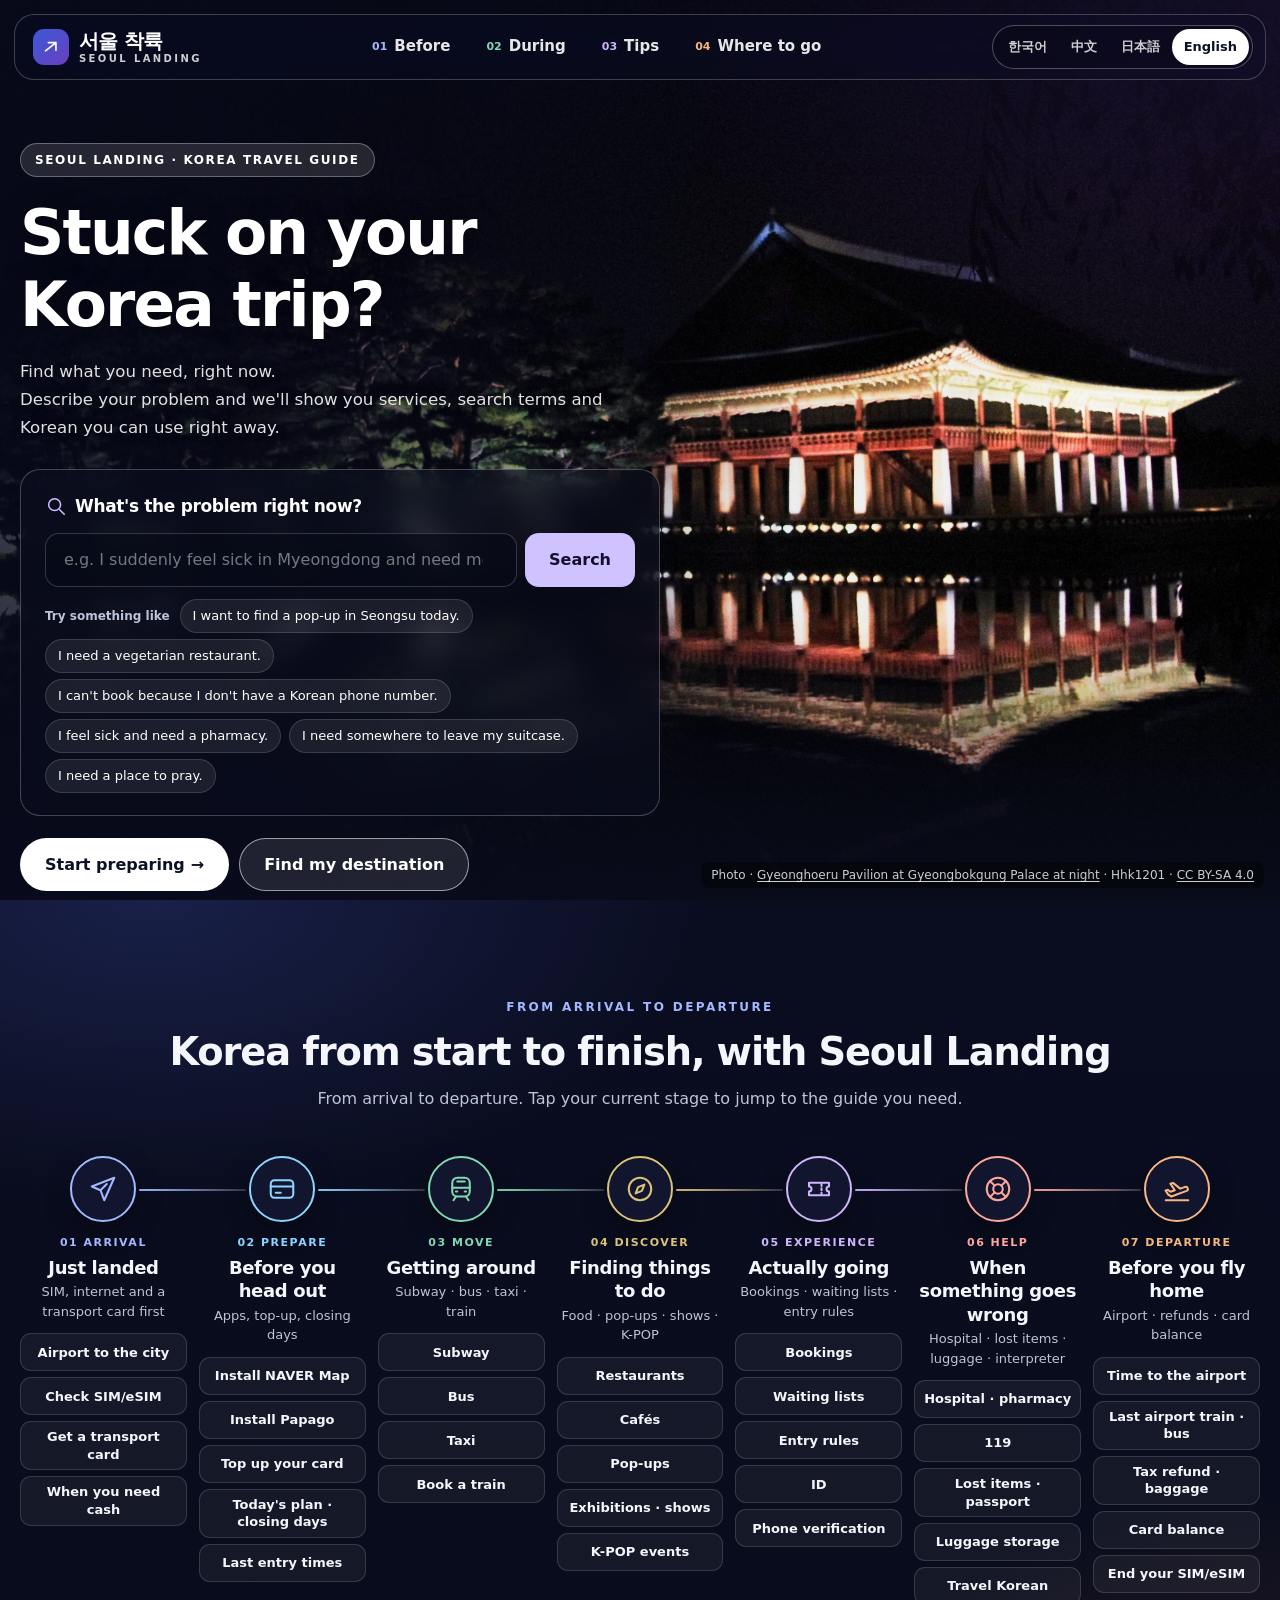
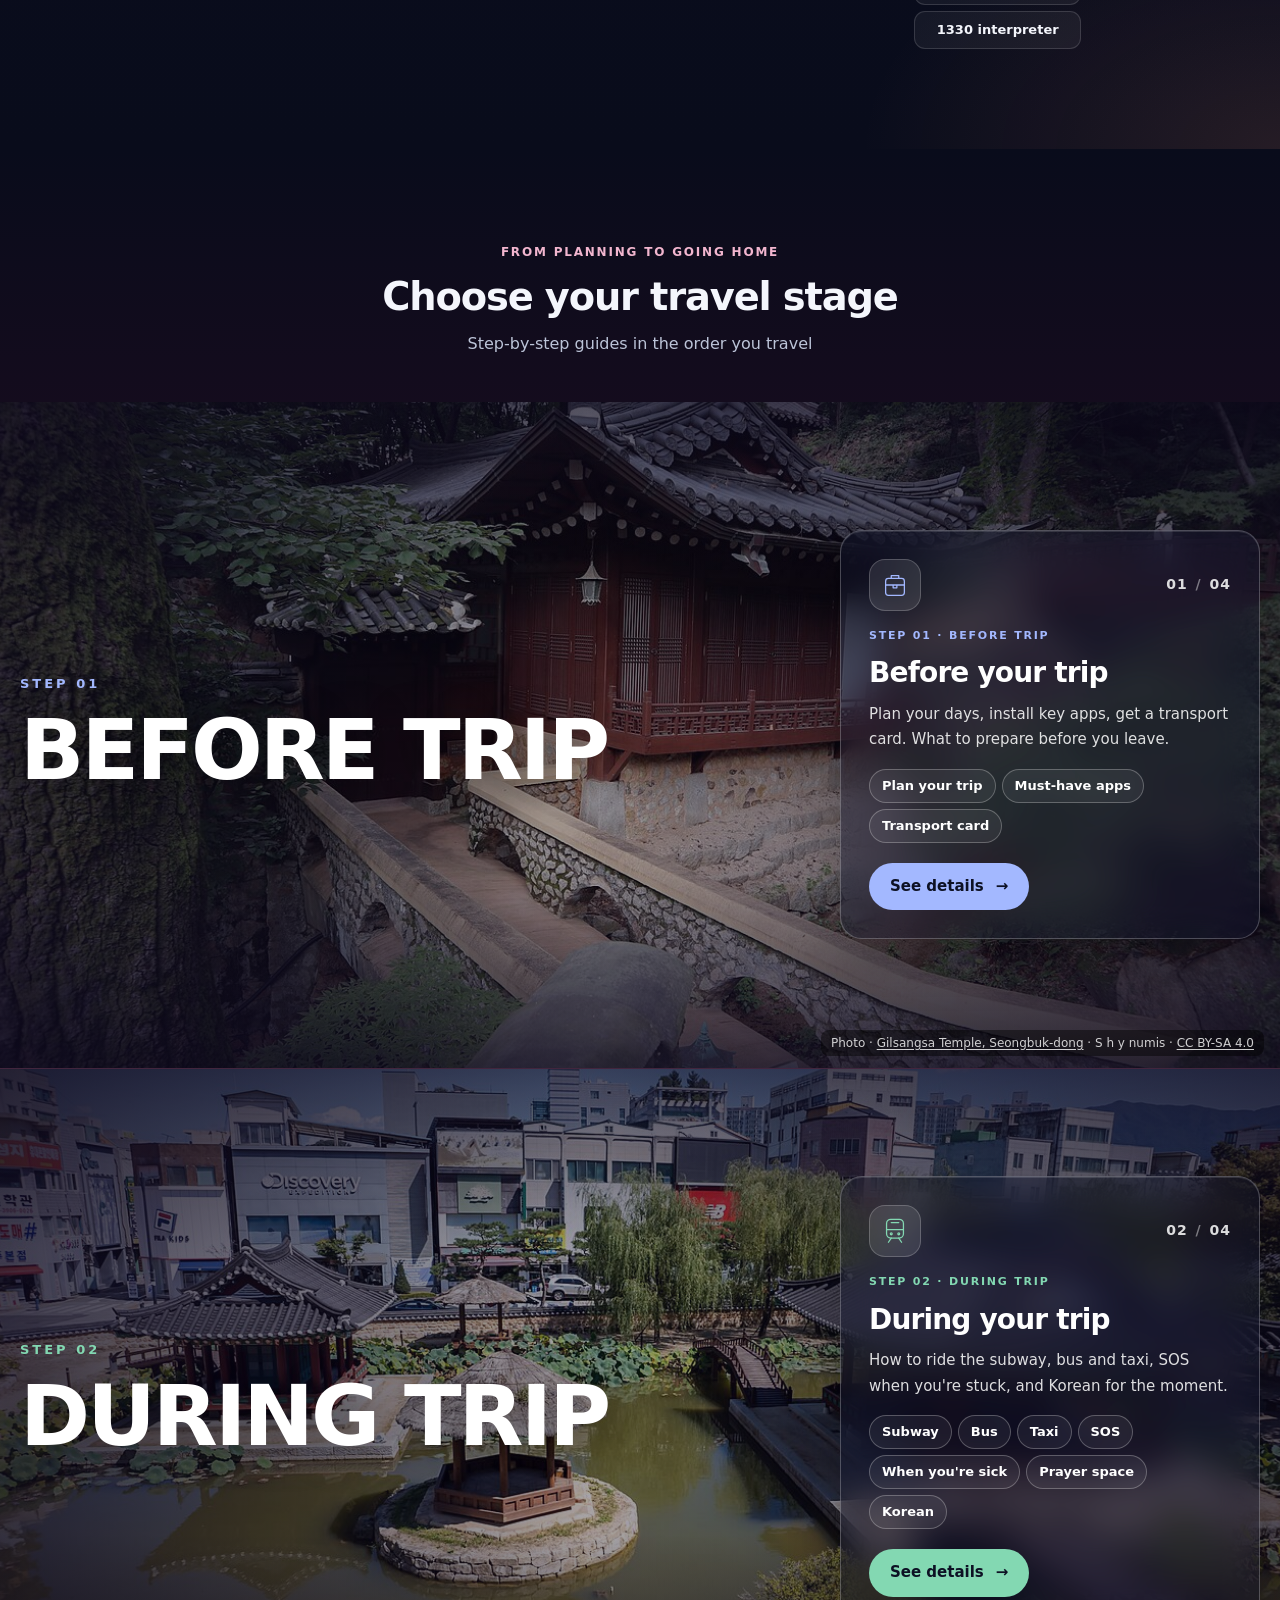
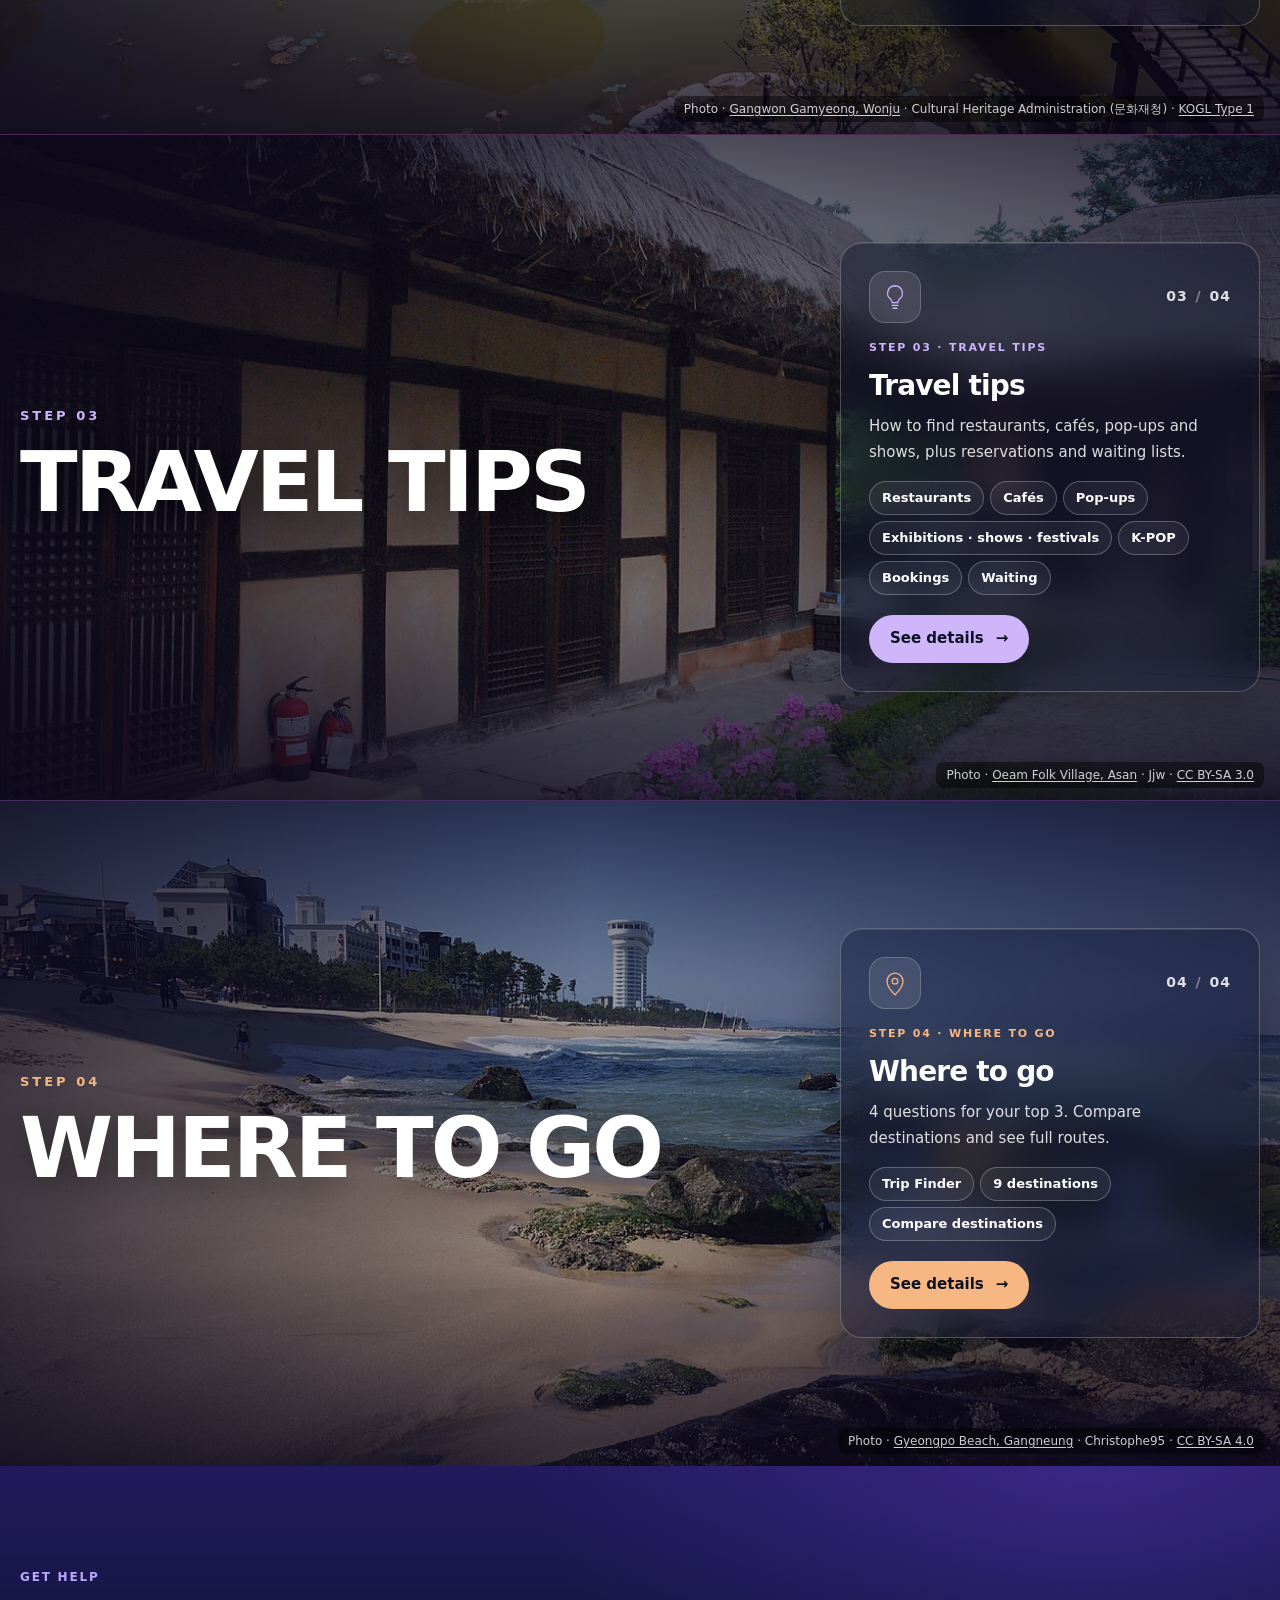
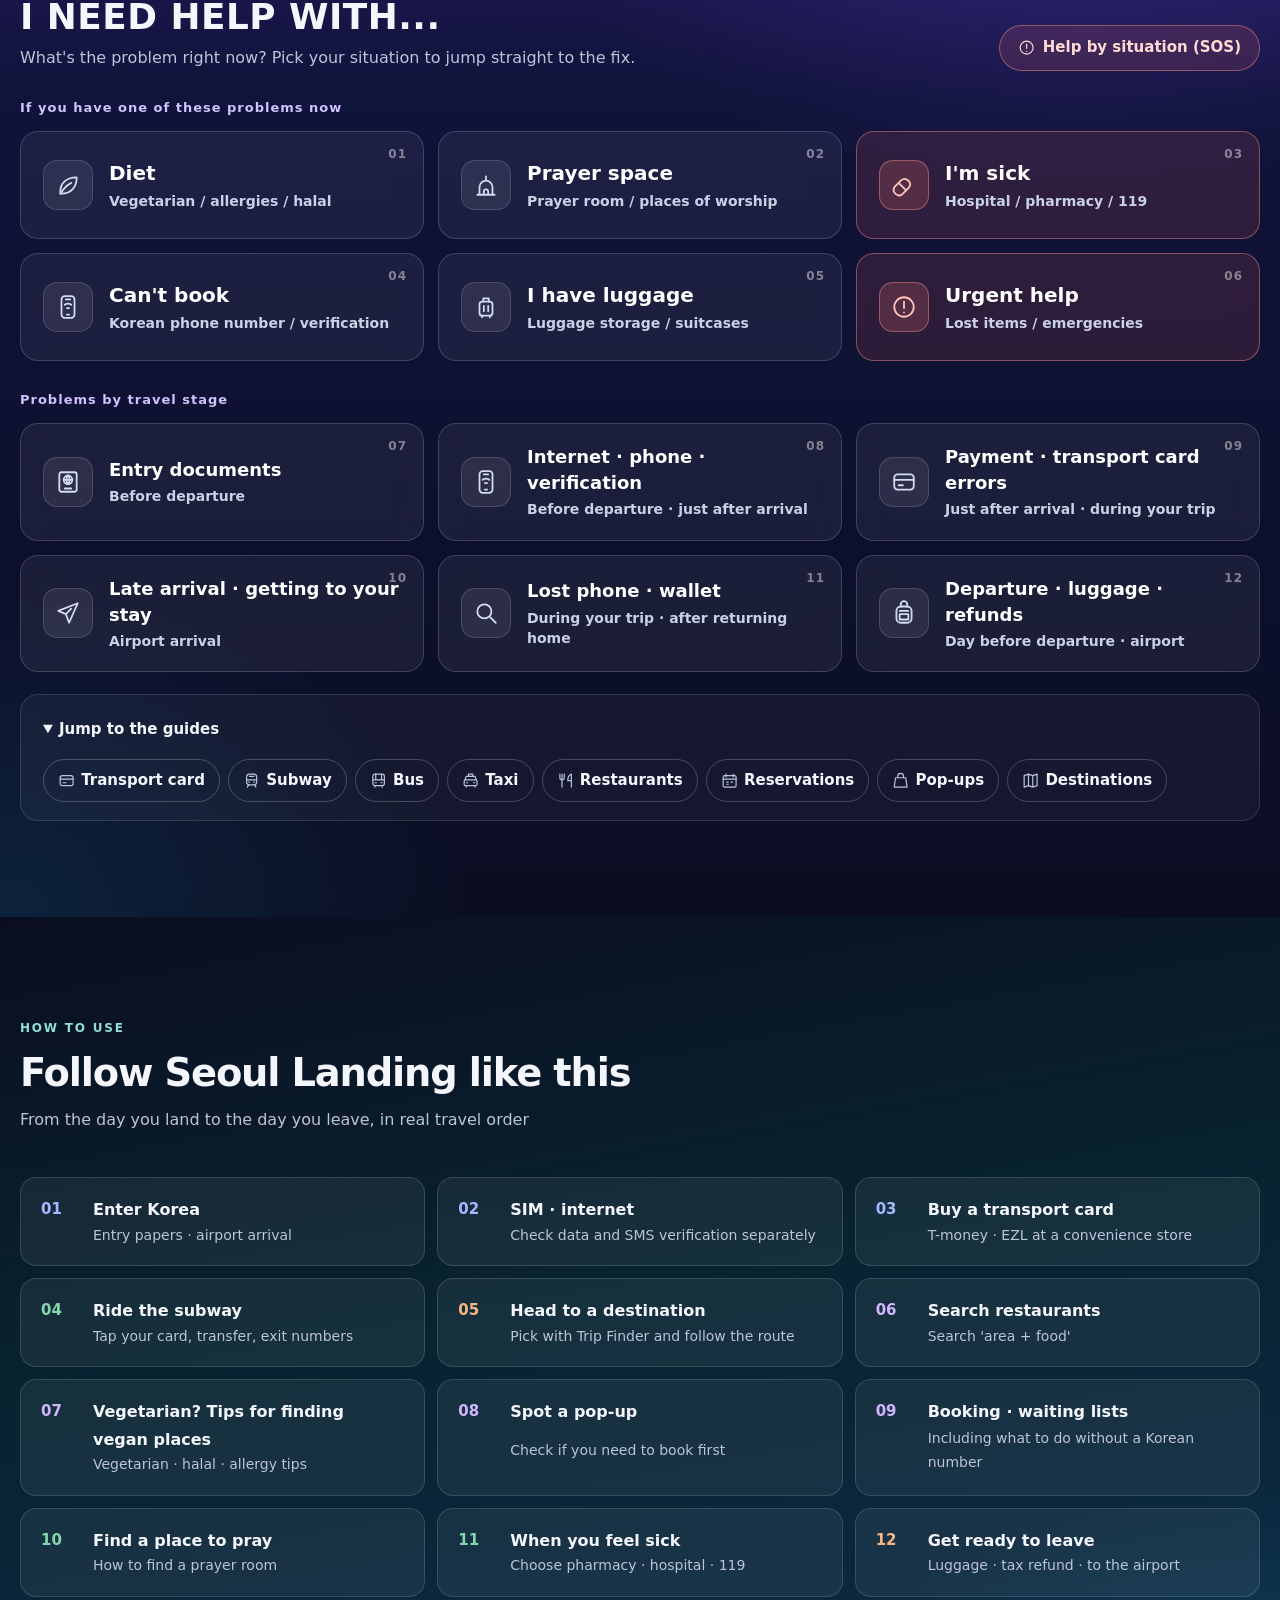
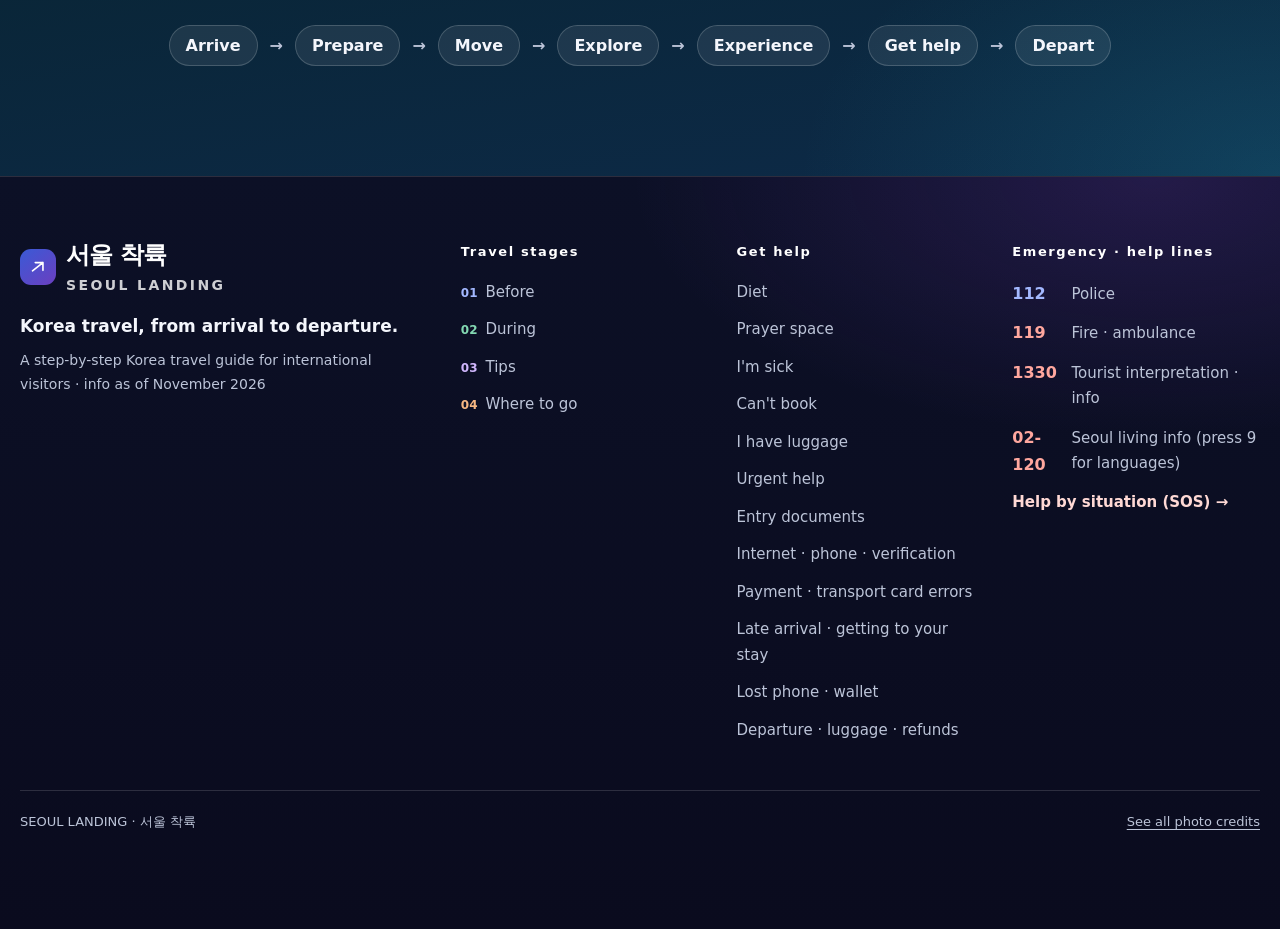
==== commit d5df7668: "Add files via upload" ====
--- a/index.html
+++ b/index.html
@@ -66,6 +66,7 @@
 <script src="content/help-ja.js"></script>
 <script src="content/help-en.js"></script>
 <script src="content/search.js"></script>
+<script src="content/services.js"></script>
 <script src="app.js"></script>
 </body>
 </html>
--- a/styles.css
+++ b/styles.css
@@ -1048,3 +1048,118 @@
   .ask-label { min-height: 44px; }
   .mini-btn { min-height: 40px; padding-inline: 14px; }
 }
+
+/* =====================================================================
+   2026.11 콘텐츠 개편 — 공통 형식(playbook) · 서비스 카드 · 검색어 · 동선 예시
+   ===================================================================== */
+/* 첫 화면 Smart Help */
+.ask-hero { margin: 26px 0 0; max-width: 640px; background: rgb(10 13 30 / 62%); border-color: rgb(255 255 255 / 24%); -webkit-backdrop-filter: blur(14px); backdrop-filter: blur(14px); }
+.ask-hero .ask-label { font-size: 17px; }
+.ask-hero .ask-try button { background: rgb(255 255 255 / 8%); }
+.hero-cta { margin-top: 22px; }
+.ask-band { background: #090c1b; }
+.ask-band .ask-out { margin: 0; padding-block: 40px; scroll-margin-top: 12px; }
+.ask-band .ask-out:empty { display: none; }
+.ask-band:has(.ask-out:empty) { display: none; }
+
+/* 서비스 카드: 언제 쓰나요? + 무엇을 해 주나요? + 열기 */
+.svc-list { display: grid; gap: 10px; }
+.svc { display: grid; grid-template-columns: minmax(0, 1fr) auto; gap: 14px; align-items: center; padding: 16px 18px; border-radius: 16px; background: rgb(255 255 255 / 5%); border: 1px solid var(--line); }
+.svc-when { font-size: 14px; font-weight: 800; color: #e6deff; line-height: 1.5; }
+.svc-when b { display: inline-block; margin-right: 8px; padding: 2px 8px; border-radius: 999px; font-size: 11px; letter-spacing: .3px; background: rgb(207 194 255 / 16%); color: #cfc2ff; }
+.svc-name { display: flex; flex-wrap: wrap; align-items: center; gap: 4px 8px; margin-top: 6px; }
+.svc-name strong { font-size: 17px; letter-spacing: -.01em; }
+.svc-tag { font-size: 11px; font-weight: 800; color: var(--muted); padding: 2px 8px; border-radius: 999px; border: 1px solid var(--line); }
+.svc-what { font-size: 14px; color: var(--muted); line-height: 1.6; margin-top: 4px; }
+.svc-act { display: flex; flex-direction: column; gap: 6px; }
+.svc-go { display: inline-flex; align-items: center; justify-content: center; gap: 4px; min-height: 44px; padding: 0 16px; border-radius: 12px; font-weight: 900; font-size: 14px; background: #fff; color: #0d1124; white-space: nowrap; }
+.svc-go:hover { background: #e9e5ff; }
+.svc-go.tel { background: #ff7b6e; color: #1c0705; font-size: 16px; }
+.svc-go svg { width: 14px; height: 14px; }
+
+/* 검색어 (NAVER · Google · Instagram) */
+.kw-cols { display: grid; grid-template-columns: repeat(auto-fit, minmax(220px, 1fr)); gap: 10px; }
+.kw-col { display: grid; gap: 6px; align-content: start; padding: 14px; border-radius: 14px; background: rgb(0 0 0 / 22%); border: 1px solid var(--line); }
+.kw-h { font-size: 12px; font-weight: 900; letter-spacing: 1px; }
+.kw-naver .kw-h { color: #5fe08a; } .kw-google .kw-h { color: #9cc0ff; } .kw-insta .kw-h { color: #f5a3d0; }
+.kw-col ul { display: grid; gap: 6px; }
+.kw-col li { display: flex; align-items: center; justify-content: space-between; gap: 8px; padding: 6px 6px 6px 12px; border-radius: 10px; background: rgb(255 255 255 / 4%); }
+.kw-col li a { min-width: 0; font-weight: 800; font-size: 15px; overflow-wrap: anywhere; }
+.kw-col li a:hover { text-decoration: underline; }
+.kw-col li a svg { width: 12px; height: 12px; margin-left: 4px; opacity: .7; }
+.kw-col .mini-btn { flex: 0 0 auto; }
+
+/* 목적별 검색어 */
+.keyset { display: grid; gap: 8px; }
+.keyset li { display: grid; grid-template-columns: 120px minmax(0, 1fr); gap: 10px; align-items: start; padding: 12px 14px; border-radius: 14px; background: rgb(255 255 255 / 4%); border: 1px solid var(--line); }
+.ks-label { font-size: 13px; font-weight: 900; color: var(--c); padding-top: 8px; }
+.ks-kws { display: flex; flex-wrap: wrap; gap: 6px 8px; }
+.ks-kw { display: inline-flex; align-items: center; gap: 4px; padding: 3px 3px 3px 12px; border-radius: 999px; background: rgb(0 0 0 / 22%); border: 1px solid var(--line); }
+.ks-kw a { font-weight: 800; font-size: 14px; }
+.ks-kw a svg { width: 11px; height: 11px; margin-left: 3px; opacity: .7; }
+
+/* 하루 동선 예시 */
+.routes-lead { font-size: 20px; font-weight: 900; margin-bottom: 12px; letter-spacing: -.02em; }
+.routes { display: grid; grid-template-columns: repeat(auto-fit, minmax(220px, 1fr)); gap: 10px; }
+.rt { padding: 16px; border-radius: 16px; background: var(--green-soft); border: 1px solid rgb(131 216 178 / 30%); }
+.rt.bad { background: var(--red-soft); border-color: rgb(255 167 158 / 32%); }
+.rt-h { font-weight: 900; font-size: 15px; color: var(--green); margin-bottom: 8px; }
+.rt.bad .rt-h { color: var(--red); }
+.rt-stops { display: grid; gap: 0; counter-reset: none; }
+.rt-stops li { position: relative; padding: 4px 0 4px 18px; font-weight: 800; font-size: 15px; }
+.rt-stops li::before { content: ""; position: absolute; left: 4px; top: 12px; width: 7px; height: 7px; border-radius: 50%; background: currentColor; opacity: .6; }
+.rt-stops li:not(:last-child)::after { content: ""; position: absolute; left: 7px; top: 21px; bottom: -6px; width: 1px; background: currentColor; opacity: .35; }
+.rt-note { font-size: 13px; color: var(--muted); margin-top: 8px; line-height: 1.55; }
+
+/* 복사해서 저장하는 한국어 단어 */
+.word-chips { display: flex; flex-wrap: wrap; gap: 6px; }
+.word-chips li { display: inline-flex; align-items: center; gap: 6px; padding: 4px 4px 4px 12px; border-radius: 999px; background: rgb(0 0 0 / 22%); border: 1px solid var(--line); }
+.word-chips span { font-weight: 900; font-size: 16px; }
+.word-chips small { font-size: 12px; color: var(--muted); }
+
+/* 공통 형식 카드 */
+.playbook { display: grid; gap: 4px; padding: 22px 24px; border-radius: 22px; background: linear-gradient(160deg, rgb(255 255 255 / 7%), rgb(255 255 255 / 3%)); border: 1px solid rgb(255 255 255 / 16%); scroll-margin-top: 16px; }
+.pb-situation { font-size: clamp(19px, 2.2vw, 23px); font-weight: 900; line-height: 1.45; letter-spacing: -.02em; margin-bottom: 6px; }
+.pb-situation span { display: block; font-size: 12px; letter-spacing: 1.2px; font-weight: 900; color: var(--c); margin-bottom: 4px; }
+.pb-intro { font-size: 15px; color: var(--muted); margin-bottom: 6px; }
+.pb-sec { display: grid; gap: 10px; padding-top: 16px; margin-top: 12px; border-top: 1px dashed rgb(255 255 255 / 14%); }
+.pb-h { display: flex; align-items: center; gap: 8px; font-size: 14px; font-weight: 900; letter-spacing: .2px; margin: 0; }
+.pb-h::before { content: ""; width: 8px; height: 8px; border-radius: 50%; background: var(--c); flex: none; }
+.pb-fast .pb-h::before { background: #cfc2ff; } .pb-search .pb-h::before { background: #5fe08a; } .pb-check .pb-h::before { background: var(--note-ink); }
+.pb-say .pb-h::before { background: var(--blue); } .pb-fallback .pb-h::before { background: var(--red); }
+.pb-checks { display: flex; flex-wrap: wrap; gap: 6px 8px; }
+.pb-checks li { display: inline-flex; align-items: center; gap: 6px; padding: 7px 12px; border-radius: 999px; font-size: 14px; font-weight: 800; background: var(--note); border: 1px solid rgb(244 211 143 / 26%); }
+.pb-checks li::before { content: "✓"; color: var(--note-ink); font-weight: 900; }
+.pb-say .phr-mini { --t: var(--blue); }
+.pb-say .mini-btn { color: var(--blue); }
+.pb-fb-text { font-size: 15px; color: var(--muted); }
+.pb-fb-act { display: flex; flex-wrap: wrap; gap: 8px; }
+.pb-btn { display: inline-flex; align-items: center; gap: 6px; min-height: 44px; padding: 0 16px; border-radius: 12px; font-weight: 900; font-size: 14px; background: rgb(255 255 255 / 8%); border: 1px solid var(--line); }
+.pb-btn .quiet-icon { width: 18px; height: 18px; margin: 0; }
+.pb-btn.call { background: rgb(255 110 100 / 16%); border-color: rgb(255 160 150 / 45%); color: #ffd6d1; width: auto; }
+.pb-btn:hover { border-color: var(--c); }
+.help-pb { margin-bottom: 28px; }
+.help-pb .playbook { --c: #cfc2ff; }
+.card-top > .blk > .playbook + .playbook, .blk + .blk > .playbook { margin-top: 0; }
+
+@media (max-width: 800px) {
+  .ask-hero { margin-top: 20px; }
+  .svc { grid-template-columns: minmax(0, 1fr); }
+  .svc-act { flex-direction: row; flex-wrap: wrap; }
+  .svc-go { flex: 1 1 auto; }
+  .keyset li { grid-template-columns: minmax(0, 1fr); gap: 6px; }
+  .ks-label { padding-top: 0; }
+  .playbook { padding: 18px 16px; border-radius: 18px; }
+  .hero-copy { padding-bottom: 280px; }
+}
+
+/* Smart Help 결과 순서: 서비스 → 서울착륙 안내 → 검색어(NAVER · Google · Instagram) → 1330 */
+.ask-svc, .ask-fb { display: grid; gap: 10px; padding: 22px 24px; border-radius: 20px; background: rgb(255 255 255 / 5%); border: 1px solid var(--line); }
+.ask-fb p { color: var(--muted); font-size: 15px; }
+.ask-fb .pb-btn { justify-self: start; }
+.ext-cols:has(.ext-insta) { grid-template-columns: repeat(3, minmax(0, 1fr)); }
+.ext-insta .ext-h { color: #f5a3d0; }
+.ext-insta .ext-btn { background: #f5a3d0; color: #3a0d25; }
+.ext-insta .ext-btn:hover { background: #ffc4e3; }
+@media (max-width: 900px) { .ext-cols:has(.ext-insta) { grid-template-columns: minmax(0, 1fr); } }
+@media (max-width: 640px) { .ask-svc, .ask-fb { padding: 16px; } }
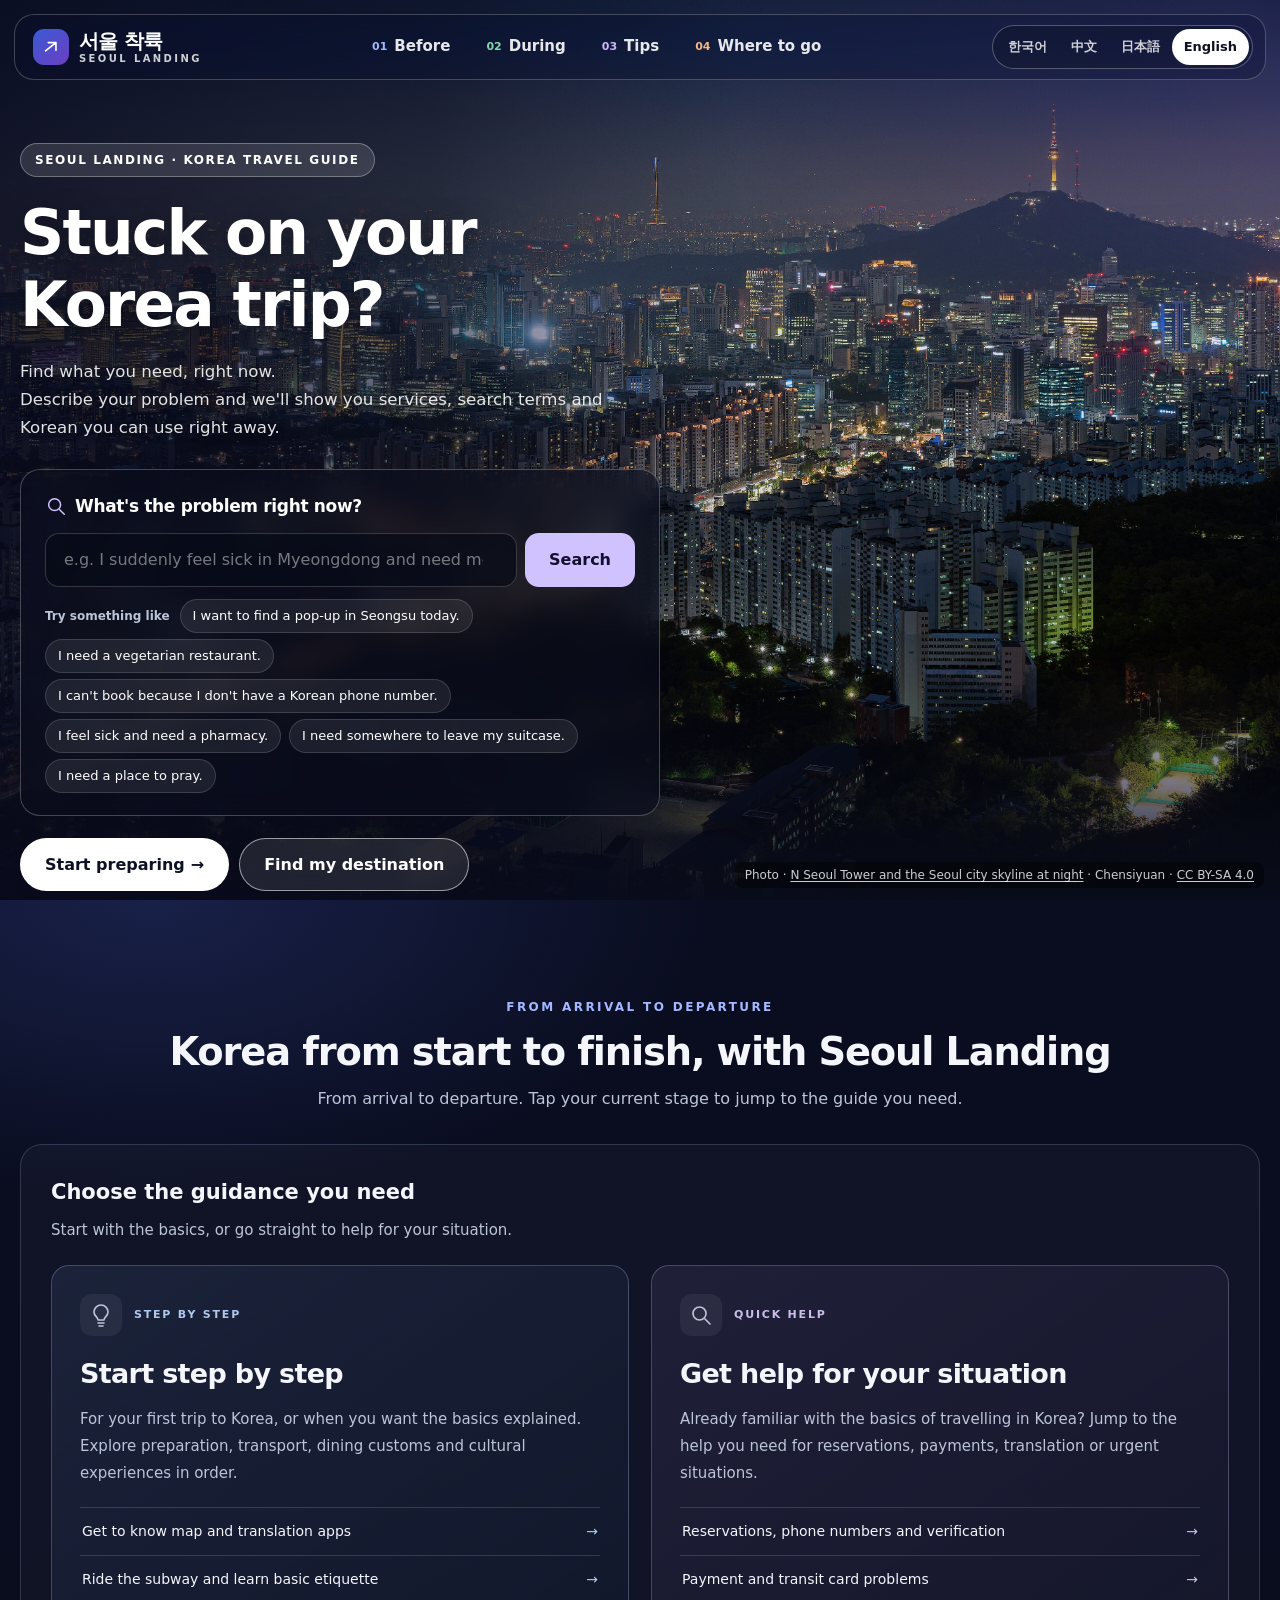
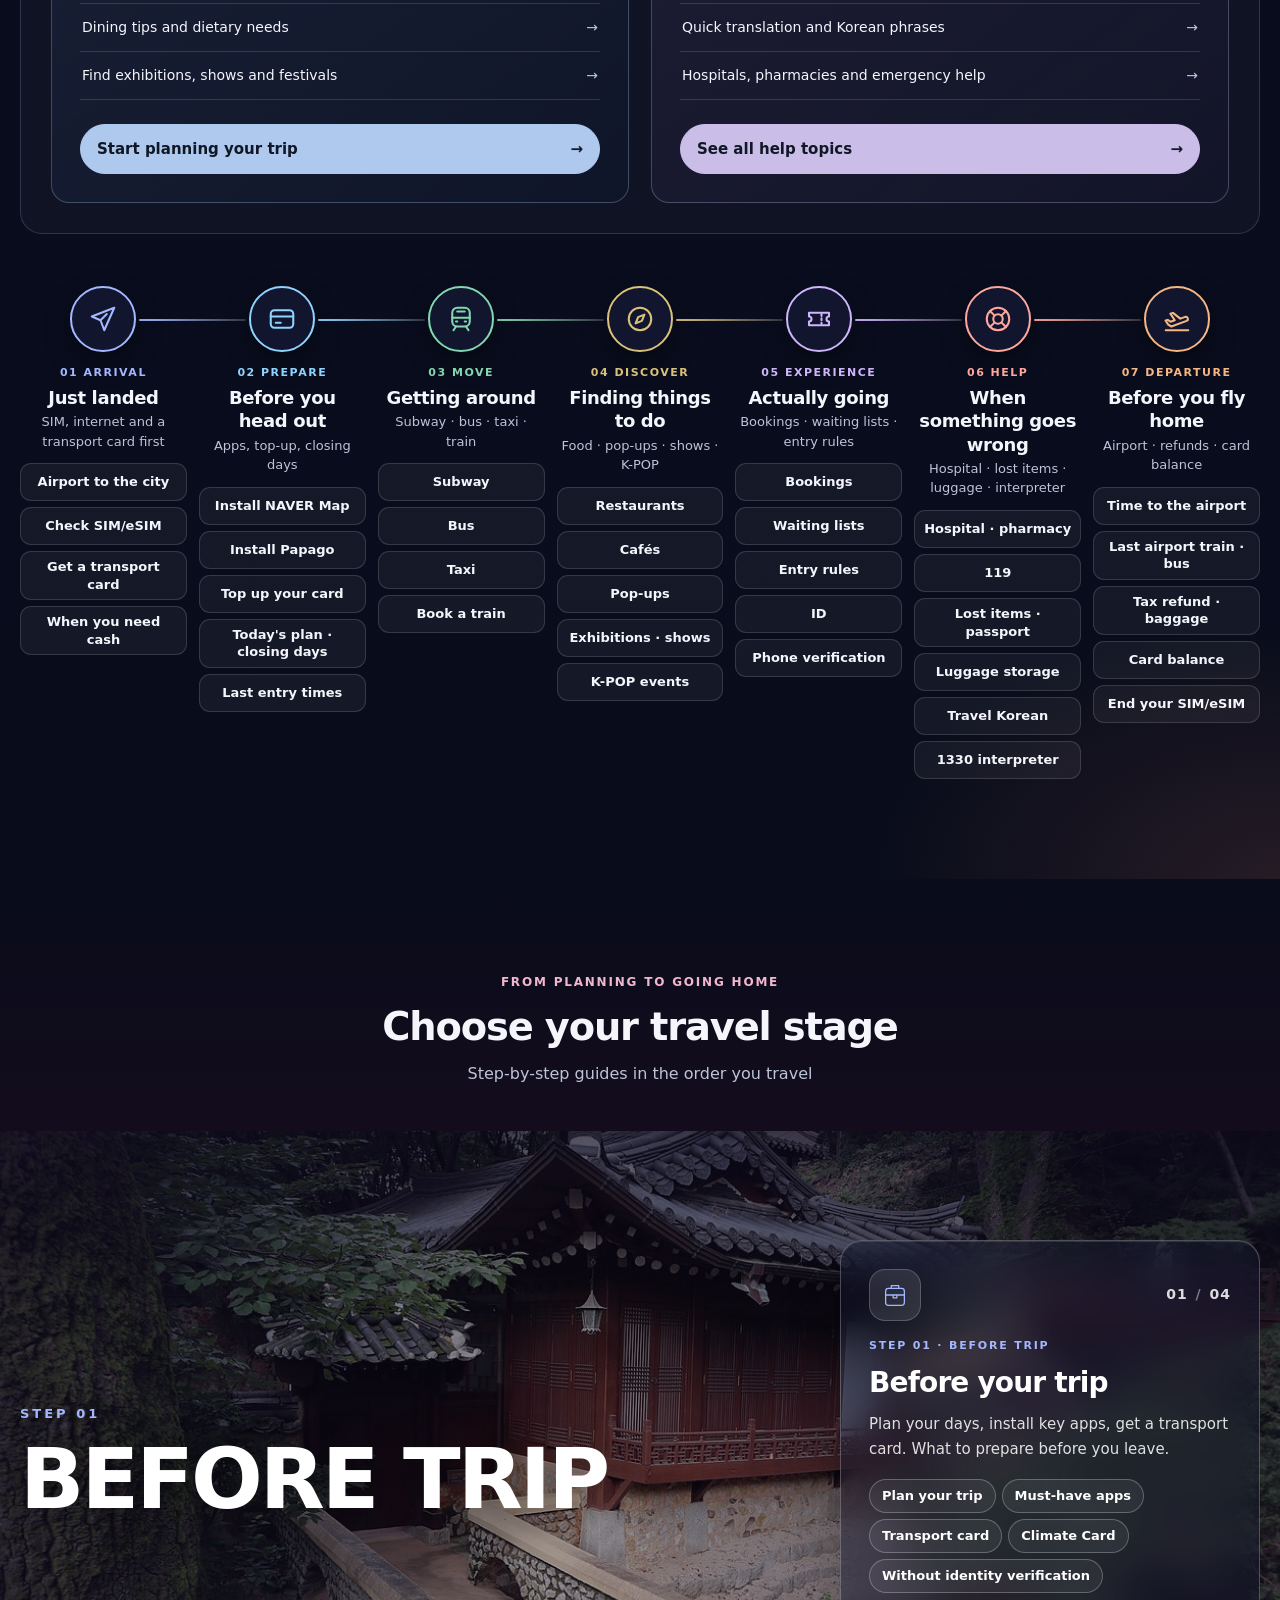
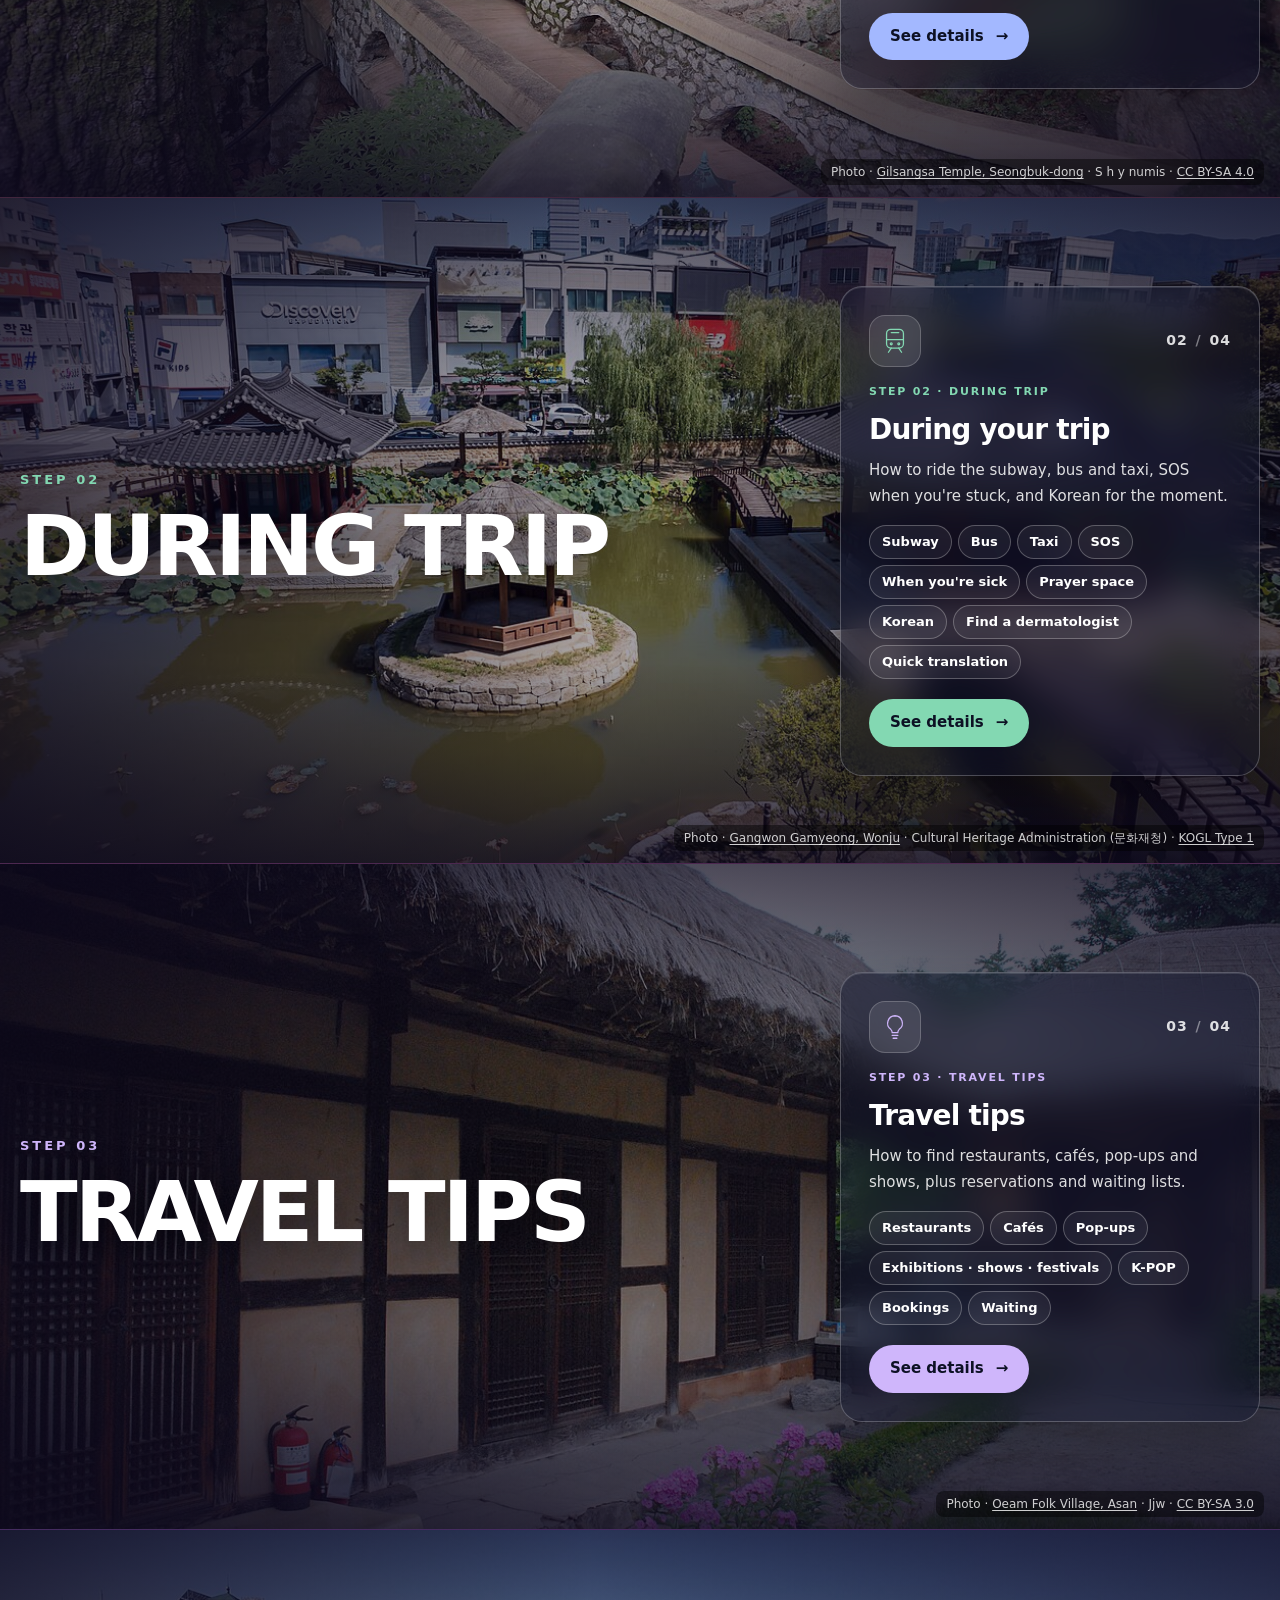
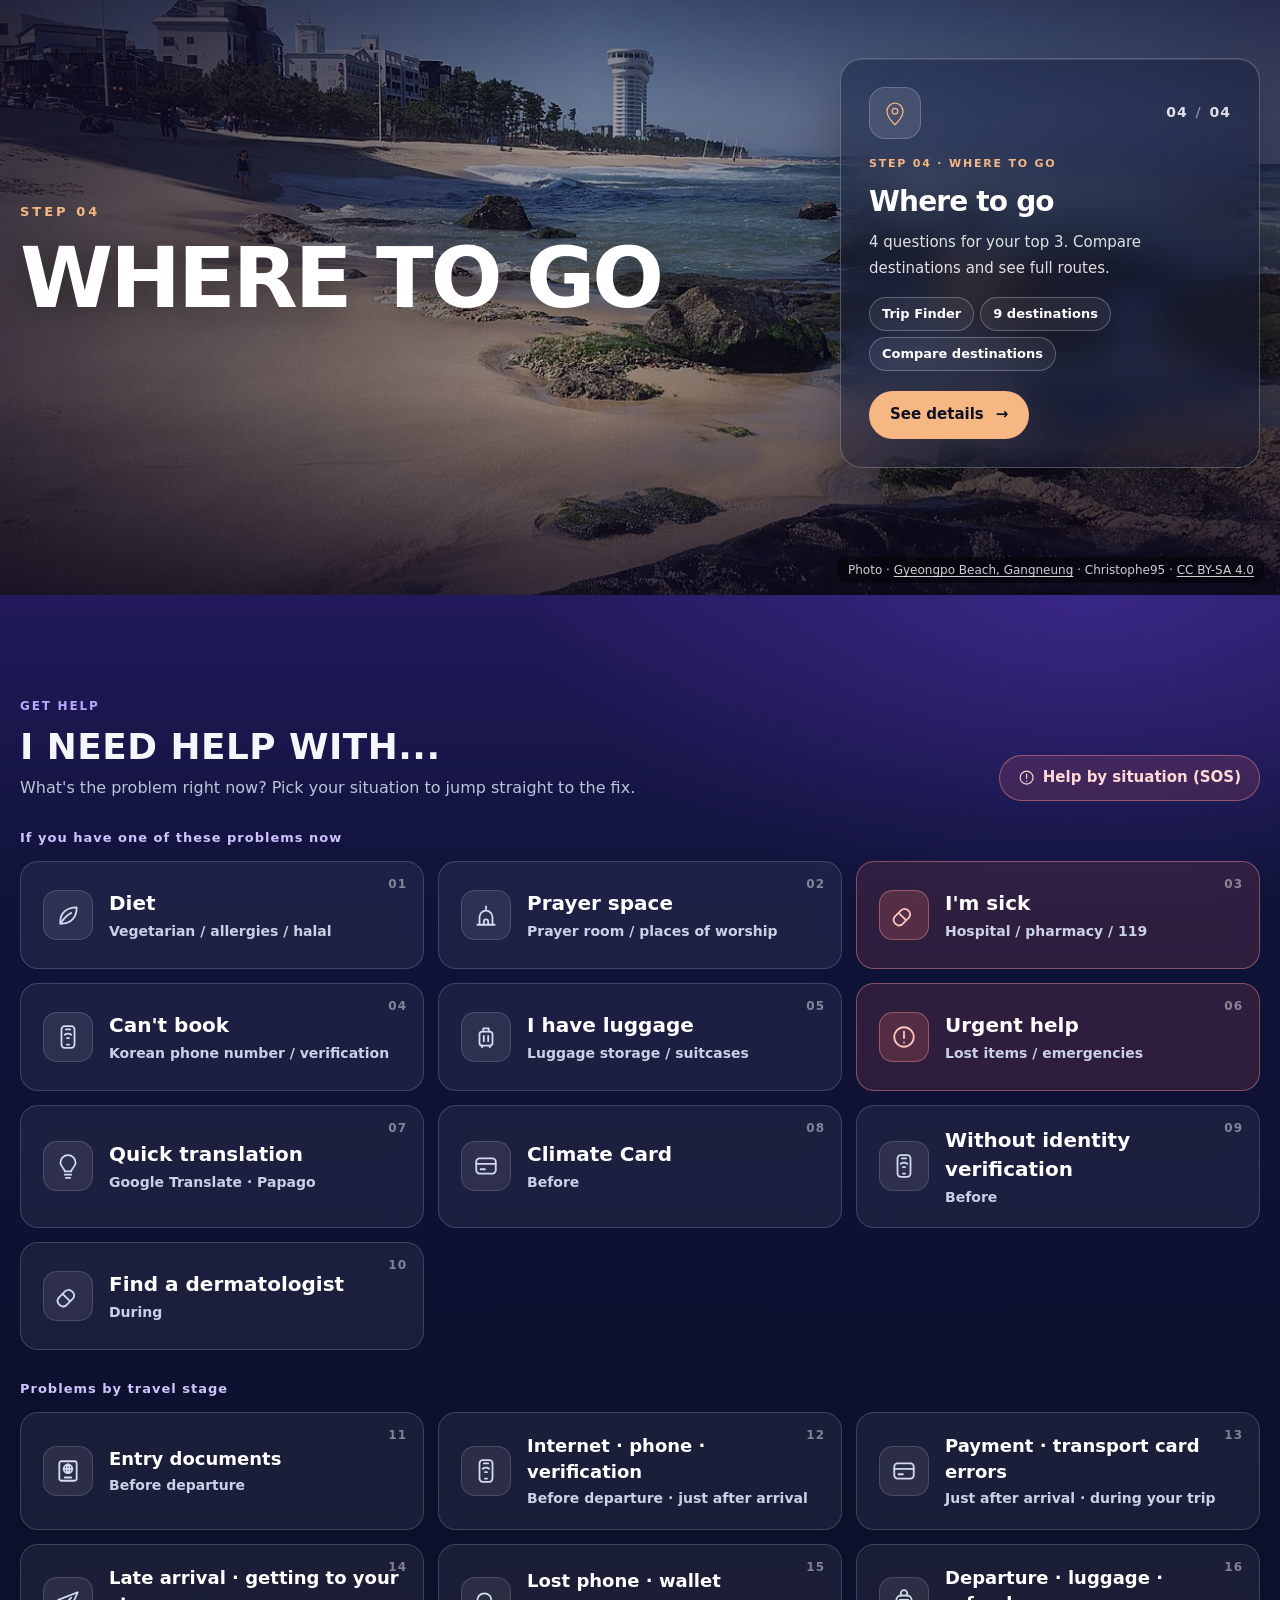
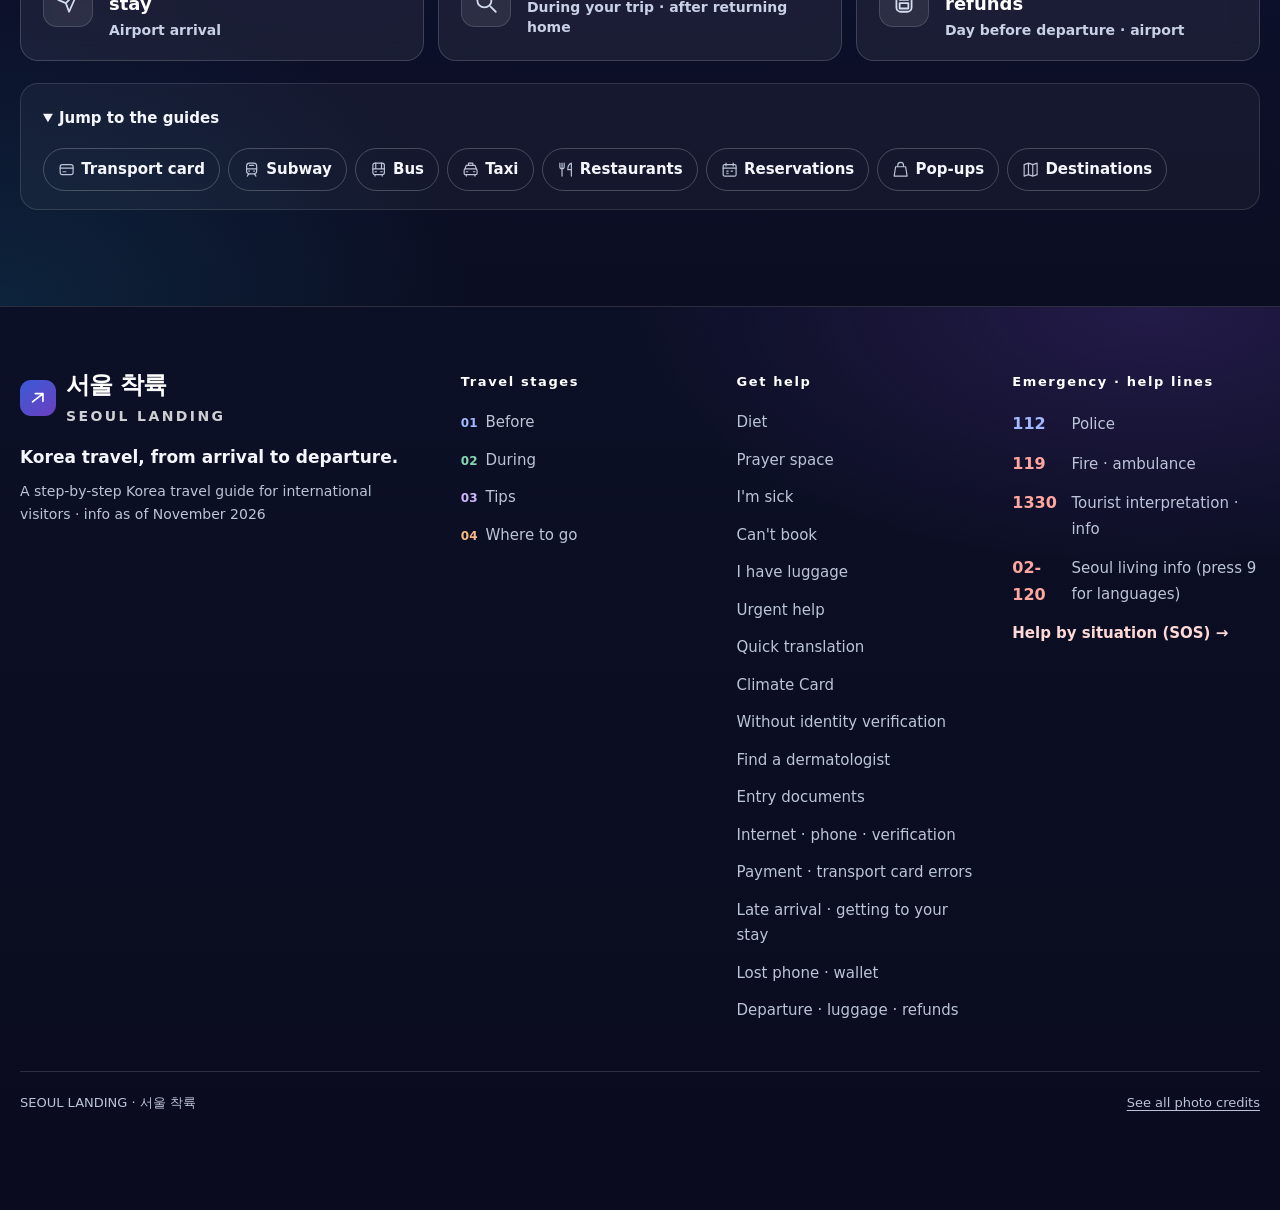
==== commit 9ea98ea8: "Add files via upload" ====
--- a/index.html
+++ b/index.html
@@ -1,72 +1,77 @@
-<!doctype html>
-<html lang="ko">
-<head>
-<meta charset="utf-8">
-<meta name="viewport" content="width=device-width,initial-scale=1,viewport-fit=cover">
-<title>서울 착륙 SEOUL LANDING</title>
-<meta name="claude:viewport-fit-sides" content="cover">
-<meta name="theme-color" content="#0b0f22">
-<link rel="manifest" href="manifest.webmanifest">
-<link rel="apple-touch-icon" href="assets/icons/apple-touch-icon.png">
-<meta name="apple-mobile-web-app-capable" content="yes">
-<meta name="mobile-web-app-capable" content="yes">
-<meta name="apple-mobile-web-app-status-bar-style" content="black-translucent">
-<meta name="apple-mobile-web-app-title" content="서울 착륙">
-<meta name="format-detection" content="telephone=no">
-<meta name="description" content="외국인을 위한 한국 여행 과정 가이드 — 여행 준비부터 이동, 맛집 · 팝업 · 예약, 여행지 추천, 귀국까지 (한국어 · 中文 · 日本語 · English)">
-<link rel="stylesheet" href="styles.css">
-<link rel="icon" href="data:image/svg+xml,%3Csvg xmlns='http://www.w3.org/2000/svg' viewBox='0 0 40 40'%3E%3Crect width='40' height='40' rx='12' fill='%232244ba'/%3E%3Cpath d='M10 27L29 12M15 12l14 0 0 14' fill='none' stroke='white' stroke-width='3'/%3E%3C/svg%3E">
-</head>
-<body>
-<a class="skip" id="skip" href="#main">본문으로 이동</a>
-<header class="site-header" id="site-header">
-  <a class="brand" href="#home"><span class="brand-mark" aria-hidden="true"><svg viewBox="0 0 40 40" fill="none" stroke="currentColor" stroke-width="3" stroke-linecap="round" stroke-linejoin="round"><path d="M10 27L29 12M15 12h14v14"/></svg></span><span class="brand-text">서울 착륙<small>SEOUL LANDING</small></span></a>
-  <nav id="nav" aria-label="Main"></nav>
-  <div id="lang" role="group" aria-label="언어 선택"></div>
-</header>
-<main id="main" tabindex="-1"></main>
-<footer class="site-footer">
-  <div class="foot-inner wrap">
-    <div class="foot-brand">
-      <a class="brand foot-logo" href="#home"><span class="brand-mark" aria-hidden="true"><svg viewBox="0 0 40 40" fill="none" stroke="currentColor" stroke-width="3" stroke-linecap="round" stroke-linejoin="round"><path d="M10 27L29 12M15 12h14v14"/></svg></span><span class="brand-text">서울 착륙<small>SEOUL LANDING</small></span></a>
-      <p id="foot-tag"></p>
-      <small id="foot-note"></small>
-    </div>
-    <div id="foot-cols" class="foot-cols"></div>
-  </div>
-  <div class="foot-bottom wrap" id="foot-bottom"></div>
-</footer>
-
-<nav id="tabbar" class="tabbar"></nav>
-<button type="button" id="fab" class="fab" aria-expanded="false" aria-controls="sheet"></button>
-<div id="sheet" class="sheet" hidden>
-  <div class="sheet-panel" role="dialog" aria-modal="true" aria-labelledby="qh-in-sheet">
-    <button type="button" id="sheet-close" class="ghost sheet-close">닫기</button>
-    <div id="sheet-body"></div>
-  </div>
-</div>
-<div id="big" class="bigview" hidden>
-  <div class="big-panel" role="dialog" aria-modal="true" aria-labelledby="big-ko">
-    <p id="big-ko" class="big-ko" lang="ko"></p>
-    <p id="big-roman" class="big-roman"></p>
-    <p id="big-mean" class="big-mean"></p>
-    <button type="button" id="big-close" class="button">닫기</button>
-  </div>
-</div>
-
-<script src="content/shared.js"></script>
-<script src="content/ko.js"></script>
-<script src="content/zh.js"></script>
-<script src="content/ja.js"></script>
-<script src="content/en.js"></script>
-<script src="content/places.js"></script>
-<script src="content/quiz.js"></script>
-<script src="content/help-ko.js"></script>
-<script src="content/help-zh.js"></script>
-<script src="content/help-ja.js"></script>
-<script src="content/help-en.js"></script>
-<script src="content/search.js"></script>
-<script src="content/services.js"></script>
-<script src="app.js"></script>
-</body>
-</html>
+<!doctype html>
+<html lang="ko">
+<head>
+<meta charset="utf-8">
+<meta name="viewport" content="width=device-width,initial-scale=1,viewport-fit=cover">
+<title>서울 착륙 SEOUL LANDING</title>
+<meta name="claude:viewport-fit-sides" content="cover">
+<meta name="theme-color" content="#0b0f22">
+<link rel="manifest" href="manifest.webmanifest">
+<link rel="apple-touch-icon" href="assets/icons/apple-touch-icon.png">
+<meta name="apple-mobile-web-app-capable" content="yes">
+<meta name="mobile-web-app-capable" content="yes">
+<meta name="apple-mobile-web-app-status-bar-style" content="black-translucent">
+<meta name="apple-mobile-web-app-title" content="서울 착륙">
+<meta name="format-detection" content="telephone=no">
+<meta name="description" content="외국인을 위한 한국 여행 과정 가이드 — 여행 준비부터 이동, 맛집 · 팝업 · 예약, 여행지 추천, 귀국까지 (한국어 · 中文 · 日本語 · English)">
+<link rel="stylesheet" href="styles.css">
+<link rel="icon" href="data:image/svg+xml,%3Csvg xmlns='http://www.w3.org/2000/svg' viewBox='0 0 40 40'%3E%3Crect width='40' height='40' rx='12' fill='%232244ba'/%3E%3Cpath d='M10 27L29 12M15 12l14 0 0 14' fill='none' stroke='white' stroke-width='3'/%3E%3C/svg%3E">
+</head>
+<body>
+<a class="skip" id="skip" href="#main">본문으로 이동</a>
+<header class="site-header" id="site-header">
+  <a class="brand" href="#home"><span class="brand-mark" aria-hidden="true"><svg viewBox="0 0 40 40" fill="none" stroke="currentColor" stroke-width="3" stroke-linecap="round" stroke-linejoin="round"><path d="M10 27L29 12M15 12h14v14"/></svg></span><span class="brand-text">서울 착륙<small>SEOUL LANDING</small></span></a>
+  <nav id="nav" aria-label="Main"></nav>
+  <div id="lang" role="group" aria-label="언어 선택"></div>
+</header>
+<main id="main" tabindex="-1"></main>
+<footer class="site-footer">
+  <div class="foot-inner wrap">
+    <div class="foot-brand">
+      <a class="brand foot-logo" href="#home"><span class="brand-mark" aria-hidden="true"><svg viewBox="0 0 40 40" fill="none" stroke="currentColor" stroke-width="3" stroke-linecap="round" stroke-linejoin="round"><path d="M10 27L29 12M15 12h14v14"/></svg></span><span class="brand-text">서울 착륙<small>SEOUL LANDING</small></span></a>
+      <p id="foot-tag"></p>
+      <small id="foot-note"></small>
+    </div>
+    <div id="foot-cols" class="foot-cols"></div>
+  </div>
+  <div class="foot-bottom wrap" id="foot-bottom"></div>
+</footer>
+
+<nav id="tabbar" class="tabbar"></nav>
+<button type="button" id="fab" class="fab" aria-expanded="false" aria-controls="sheet"></button>
+<div id="sheet" class="sheet" hidden>
+  <div class="sheet-panel" role="dialog" aria-modal="true" aria-labelledby="qh-in-sheet">
+    <button type="button" id="sheet-close" class="ghost sheet-close">닫기</button>
+    <div id="sheet-body"></div>
+  </div>
+</div>
+<div id="big" class="bigview" hidden>
+  <div class="big-panel" role="dialog" aria-modal="true" aria-labelledby="big-ko">
+    <p id="big-ko" class="big-ko" lang="ko"></p>
+    <p id="big-roman" class="big-roman"></p>
+    <p id="big-mean" class="big-mean"></p>
+    <button type="button" id="big-close" class="button">닫기</button>
+  </div>
+</div>
+
+<script src="content/shared.js"></script>
+<script src="content/ko.js"></script>
+<script src="content/zh.js"></script>
+<script src="content/ja.js"></script>
+<script src="content/en.js"></script>
+<script src="content/places.js"></script>
+<script src="content/quiz.js"></script>
+<script src="content/help-ko.js"></script>
+<script src="content/help-zh.js"></script>
+<script src="content/help-ja.js"></script>
+<script src="content/help-en.js"></script>
+<script src="content/search.js"></script>
+<script src="content/services.js"></script>
+<script src="content/survey-guides.js"></script>
+<script src="content/place-addresses.js"></script>
+<script src="content/survey.js"></script>
+<script src="content/climate-map.js"></script>
+<script src="content/guide-paths.js"></script>
+<script src="app.js"></script>
+</body>
+</html>
--- a/styles.css
+++ b/styles.css
@@ -1,1165 +1,1270 @@
-/* 서울 착륙 SEOUL LANDING — 사진 중심 · 반투명 패널 디자인 (2026.11 개편)
-   - 어두운 배경 + 흰 글자 + 은은한 색 그라데이션
-   - 사진 위 안내는 반투명 패널(.glass), 긴 설명은 불투명도가 높은 패널(--panel)
-   - 단계별 색: 01 BEFORE 파랑 · 02 DURING 초록 · 03 TIPS 보라 · 04 WHERE 주황 */
-:root {
-  color-scheme: dark;
-  --bg: #090c1b;
-  --paper: #0d1124;
-  --surface: #151b33;
-  --surface-2: #1d2442;
-  --panel: rgb(21 27 51 / 96%);
-  --glass: rgb(16 20 42 / 42%);
-  --glass-line: rgb(255 255 255 / 24%);
-  --ink: #f4f6fc; --muted: #bcc4d8; --line: rgb(255 255 255 / 14%);
-  --blue: #a3b8ff; --blue-soft: rgb(125 155 255 / 17%);
-  --green: #83d8b2; --green-soft: rgb(110 210 165 / 16%);
-  --purple: #cfb6fb; --purple-soft: rgb(190 160 250 / 17%);
-  --orange: #f6b783; --orange-soft: rgb(244 170 110 / 17%);
-  --red: #ffa79e; --red-soft: rgb(255 120 110 / 16%);
-  --note: rgb(242 200 110 / 13%); --note-ink: #f4d38f;
-  --focus: #ffc96b;
-  --shadow: 0 18px 40px rgb(0 0 0 / 35%);
-  --head-h: 96px;
-  --gutter: max(20px, env(safe-area-inset-left, 0px));
-  --font: "Pretendard", "Malgun Gothic", "Apple SD Gothic Neo", "Noto Sans KR", system-ui, sans-serif;
-  --font-zh: "PingFang SC", "Microsoft YaHei", "Noto Sans SC", "Malgun Gothic", system-ui, sans-serif;
-  --font-ja: "Hiragino Sans", "Hiragino Kaku Gothic ProN", "Yu Gothic", "Meiryo", "Noto Sans JP", system-ui, sans-serif;
-  --c: var(--blue); --c-soft: var(--blue-soft);
-}
-.before { --c: var(--blue); --c-soft: var(--blue-soft); }
-.during { --c: var(--green); --c-soft: var(--green-soft); }
-.tips { --c: var(--purple); --c-soft: var(--purple-soft); }
-.where, .place { --c: var(--orange); --c-soft: var(--orange-soft); }
-
-* { box-sizing: border-box; }
-html { scroll-padding-top: 16px; background: var(--bg); overflow-x: hidden; }
-body {
-  margin: 0; color: var(--ink); min-height: 100vh;
-  background:
-    radial-gradient(1100px 700px at 100% 0%, rgb(118 64 196 / 22%), transparent 60%),
-    radial-gradient(900px 700px at 0% 55%, rgb(18 112 140 / 16%), transparent 60%),
-    linear-gradient(180deg, #0b0f22 0%, #090c1b 100%);
-  background-attachment: fixed;
-  font-family: var(--font); font-size: 16px; line-height: 1.7; word-break: keep-all; overflow-wrap: anywhere;
-  overflow-x: hidden; position: relative;
-}
-html:lang(zh-CN) body { font-family: var(--font-zh); word-break: normal; }
-html:lang(ja) body { font-family: var(--font-ja); word-break: normal; line-break: strict; }
-a { color: inherit; text-decoration: none; }
-a:focus-visible, button:focus-visible, summary:focus-visible, [tabindex]:focus-visible { outline: 3px solid var(--focus); outline-offset: 3px; border-radius: 8px; }
-main:focus { outline: none; }
-h1, h2, h3 { text-wrap: balance; }
-ul, ol, dl, dd, p, figure, blockquote { margin: 0; padding: 0; }
-ul, ol { list-style: none; }
-img { max-width: 100%; }
-.wrap { width: min(1240px, calc(100% - 2 * var(--gutter))); margin-inline: auto; }
-.sr-only, .skip { position: absolute; left: -10000px; width: 1px; height: 1px; overflow: hidden; }
-.skip:focus { left: 16px; top: 10px; width: auto; height: auto; background: var(--surface); color: var(--ink); z-index: 60; padding: 10px 14px; border-radius: 10px; }
-.eyebrow { display: inline-block; font-size: 12px; font-weight: 800; letter-spacing: 1.8px; text-transform: uppercase; }
-.mini { font-size: 13px; font-weight: 800; letter-spacing: .3px; color: var(--muted); margin: 0 0 12px; }
-.cap { font-size: 14px; color: var(--muted); margin-top: 10px; }
-.tag { font-size: 12px; font-weight: 900; letter-spacing: 1.4px; color: var(--c); margin: 0 0 12px; }
-.tag span { font-weight: 700; letter-spacing: 0; color: var(--muted); margin-left: 4px; }
-
-/* 반투명 패널 — 사진 위 안내용 */
-.glass {
-  background: var(--glass); border: 1px solid var(--glass-line); border-radius: 22px;
-  -webkit-backdrop-filter: blur(18px) saturate(140%); backdrop-filter: blur(18px) saturate(140%);
-  box-shadow: 0 20px 50px rgb(0 0 0 / 28%), inset 0 1px 0 rgb(255 255 255 / 12%);
-}
-@supports not ((backdrop-filter: blur(1px)) or (-webkit-backdrop-filter: blur(1px))) { .glass { background: rgb(16 20 42 / 86%); } }
-
-/* 선 아이콘: 주변 문구보다 시각적 무게를 낮춤 */
-.quiet-icon { display: inline-flex; width: 1.15em; height: 1.15em; flex: 0 0 auto; vertical-align: -.18em; margin-right: .4em; color: var(--muted); }
-.quiet-icon svg { display: block; width: 100%; height: 100%; }
-.note .quiet-icon { color: var(--note-ink); }
-
-/* ---------- buttons ---------- */
-.button { display: inline-flex; align-items: center; justify-content: center; gap: 6px; min-height: 46px; padding: 10px 20px; border-radius: 999px; background: var(--c); color: #0d1124; font-weight: 800; font-size: 15px; border: 1px solid transparent; font-family: inherit; cursor: pointer; transition: transform .2s ease, background-color .2s ease, box-shadow .2s ease; }
-.button:hover { transform: translateY(-1px); box-shadow: 0 10px 24px rgb(0 0 0 / 28%); }
-.button.small { min-height: 40px; padding: 8px 16px; font-size: 14px; }
-.button .ext { text-decoration: none; }
-.button.light { background: #fff; color: #0d1124; }
-.glass-btn { background: rgb(255 255 255 / 10%); color: #fff; border-color: rgb(255 255 255 / 55%); -webkit-backdrop-filter: blur(10px); backdrop-filter: blur(10px); }
-.glass-btn:hover { background: rgb(255 255 255 / 20%); }
-.ghost { font: inherit; font-size: 14px; font-weight: 800; color: var(--c); background: rgb(255 255 255 / 4%); border: 1.5px solid var(--line); border-radius: 999px; padding: 8px 15px; min-height: 40px; cursor: pointer; }
-.ghost:hover { border-color: var(--c); }
-.ghost[aria-pressed="true"] { background: var(--c-soft); border-color: var(--c); }
-.mini-btn { display: inline-flex; align-items: center; gap: 2px; font: inherit; font-size: 13px; font-weight: 800; color: var(--c); background: rgb(255 255 255 / 4%); border: 1.5px solid var(--line); border-radius: 999px; padding: 5px 12px; min-height: 36px; cursor: pointer; white-space: nowrap; }
-.mini-btn:hover { border-color: var(--c); }
-.mini-btn.done { background: var(--green-soft); color: var(--green); border-color: var(--green); }
-.out { color: var(--c); font-weight: 800; font-size: 15px; text-decoration: underline; text-underline-offset: 4px; }
-.out.small { font-size: 14px; }
-.ext { font-weight: 400; margin-left: 3px; display: inline-block; text-decoration: none; }
-.inline-go { display: inline-block; font-weight: 800; color: var(--c); font-size: 14px; margin-top: 6px; }
-
-/* ---------- header (사진 위에 떠 있는 반투명 헤더) ---------- */
-.site-header {
-  position: absolute; z-index: 30; top: 14px; left: 50%; transform: translateX(-50%);
-  width: min(1320px, calc(100% - 28px));
-  display: grid; grid-template-columns: auto minmax(0, 1fr) auto; align-items: center; gap: 10px 20px;
-  padding: 10px 12px 10px 18px; border-radius: 20px; color: #fff;
-  background: rgb(12 16 34 / 36%); border: 1px solid rgb(255 255 255 / 22%);
-  -webkit-backdrop-filter: blur(16px) saturate(140%); backdrop-filter: blur(16px) saturate(140%);
-}
-@supports not ((backdrop-filter: blur(1px)) or (-webkit-backdrop-filter: blur(1px))) { .site-header { background: rgb(12 16 34 / 82%); } }
-.brand { display: inline-flex; align-items: center; gap: 10px; }
-.brand-mark { width: 36px; height: 36px; border-radius: 11px; display: grid; place-items: center; background: linear-gradient(140deg, #3a5ad6, #6b3fc0); color: #fff; flex: none; }
-.brand-mark svg { width: 22px; }
-.brand-text { font-size: 20px; font-weight: 900; letter-spacing: -.8px; line-height: 1.2; }
-.brand-text small { display: block; font-size: 10px; letter-spacing: 2.4px; font-weight: 700; opacity: .8; }
-#nav { justify-self: center; display: flex; gap: 4px; }
-#nav a { display: flex; align-items: center; gap: 7px; font-size: 15px; font-weight: 800; padding: 9px 16px; border-radius: 999px; white-space: nowrap; color: rgb(255 255 255 / 90%); transition: background-color .2s; }
-#nav a b { font-size: 11px; color: var(--c); }
-#nav a:hover { background: rgb(255 255 255 / 12%); }
-#nav a[aria-current] { background: rgb(255 255 255 / 16%); color: #fff; box-shadow: inset 0 0 0 1px rgb(255 255 255 / 30%); }
-#lang { display: flex; border: 1px solid rgb(255 255 255 / 28%); border-radius: 999px; padding: 3px; background: rgb(0 0 0 / 18%); }
-#lang button { border: 0; background: transparent; color: rgb(255 255 255 / 80%); font: inherit; font-size: 13px; font-weight: 700; padding: 6px 12px; border-radius: 999px; cursor: pointer; min-height: 36px; }
-#lang button[lang="zh"] { font-family: var(--font-zh); }
-#lang button[lang="ja"] { font-family: var(--font-ja); }
-#lang button[aria-pressed="true"] { background: #fff; color: #0d1124; }
-
-/* ---------- home: hero ---------- */
-.hero { position: relative; isolation: isolate; overflow: hidden; display: flex; min-height: 640px; height: 100vh; height: 100svh; max-height: 1080px; background: #05070f; }
-.hero-art { position: absolute; inset: 0; z-index: -2; width: 100%; height: 100%; object-fit: cover; object-position: 62% 55%; display: block; }
-.hero-shade {
-  position: absolute; inset: 0; z-index: -1;
-  background:
-    linear-gradient(90deg, rgb(8 10 28 / 82%) 0%, rgb(8 10 28 / 55%) 34%, rgb(8 10 28 / 8%) 58%, rgb(8 10 28 / 0%) 100%),
-    linear-gradient(180deg, rgb(8 10 28 / 50%) 0%, rgb(8 10 28 / 0%) 22%, rgb(8 10 28 / 0%) 72%, rgb(9 12 27 / 96%) 100%),
-    radial-gradient(900px 600px at 100% 0%, rgb(118 64 196 / 22%), transparent 70%);
-}
-.hero-copy { align-self: flex-start; padding-top: calc(var(--head-h) + clamp(24px, 7vh, 88px)); padding-bottom: 40px; color: #fff; }
-.pill { display: inline-block; font-size: 12px; font-weight: 800; letter-spacing: 1.6px; padding: 6px 14px; border-radius: 999px; background: rgb(255 255 255 / 12%); border: 1px solid rgb(255 255 255 / 30%); }
-.hero h1 { font-size: clamp(38px, 4.8vw, 70px); line-height: 1.16; letter-spacing: -.035em; margin: 20px 0 18px; font-weight: 900; text-shadow: 0 4px 28px rgb(0 0 0 / 35%); max-width: 13em; }
-html:lang(zh-CN) .hero h1, html:lang(ja) .hero h1 { letter-spacing: -.02em; }
-.hero p { font-size: clamp(16px, 1.3vw, 19px); color: rgb(255 255 255 / 88%); max-width: 36em; text-shadow: 0 1px 12px rgb(0 0 0 / 45%); }
-.hero-cta { display: flex; gap: 10px; flex-wrap: wrap; margin-top: 30px; }
-.hero-cta .button { min-height: 52px; padding: 12px 24px; font-size: 16px; }
-
-/* ---------- home: 여행 단계 (큰 사진 섹션) ---------- */
-.stages { background: linear-gradient(180deg, #090c1b 0%, #2a0c22 26%, #3a1040 58%, #221a5c 100%); padding-top: 88px; }
-.band-head { text-align: center; margin-bottom: 44px; }
-.band-head .eyebrow { color: #f2b6cf; }
-.band-head h2 { font-size: clamp(28px, 3vw, 40px); letter-spacing: -.03em; line-height: 1.3; margin: 8px 0 8px; }
-.band-head p { color: var(--muted); font-size: 16px; }
-.band-head.left { text-align: left; }
-.stage { position: relative; isolation: isolate; overflow: hidden; display: flex; align-items: center; min-height: clamp(500px, 74vh, 680px); }
-.stage + .stage { border-top: 1px solid rgb(255 255 255 / 10%); }
-.stage-art { position: absolute; inset: 0; z-index: -2; width: 100%; height: 100%; object-fit: cover; display: block; transform: scale(1.02); }
-.stage-shade {
-  position: absolute; inset: 0; z-index: -1;
-  background:
-    linear-gradient(90deg, rgb(12 8 28 / 78%) 0%, rgb(12 8 28 / 36%) 46%, rgb(12 8 28 / 66%) 100%),
-    linear-gradient(180deg, rgb(12 8 28 / 55%) 0%, rgb(12 8 28 / 0%) 28%, rgb(12 8 28 / 0%) 70%, rgb(12 8 28 / 72%) 100%);
-}
-.stage-inner { display: grid; grid-template-columns: minmax(0, 1fr) minmax(320px, 420px); gap: 40px; align-items: center; padding-block: 72px; }
-.stage-big { color: #fff; font-size: clamp(42px, 6.6vw, 100px); font-weight: 900; line-height: .98; letter-spacing: -.035em; text-shadow: 0 6px 40px rgb(0 0 0 / 45%); }
-.stage-big small { display: block; font-size: 13px; letter-spacing: 3px; font-weight: 800; color: var(--c); margin-bottom: 18px; text-shadow: none; }
-.stage-panel { padding: 28px; color: #fff; display: grid; gap: 10px; justify-items: start; }
-.stage-top { width: 100%; display: flex; justify-content: space-between; align-items: center; margin-bottom: 6px; }
-.icon { width: 52px; height: 52px; border-radius: 16px; display: grid; place-items: center; color: var(--c); background: rgb(255 255 255 / 10%); border: 1px solid rgb(255 255 255 / 20%); }
-.icon svg { width: 30px; }
-.stage-count { font-size: 14px; font-weight: 800; letter-spacing: 1px; color: rgb(255 255 255 / 85%); font-variant-numeric: tabular-nums; }
-.stage-count i { font-style: normal; opacity: .5; margin-inline: 2px; }
-.stage-panel .eyebrow { color: var(--c); font-size: 11px; }
-.stage-panel h3 { font-size: 28px; letter-spacing: -.03em; line-height: 1.3; margin: 0; }
-.stage-panel p { font-size: 15px; color: rgb(255 255 255 / 86%); }
-.stage-links { display: flex; flex-wrap: wrap; gap: 6px; margin: 6px 0 10px; }
-.stage-links a { display: inline-flex; align-items: center; min-height: 34px; padding: 4px 12px; border-radius: 999px; font-size: 13px; font-weight: 700; border: 1px solid rgb(255 255 255 / 26%); background: rgb(255 255 255 / 6%); }
-.stage-links a:hover { border-color: var(--c); color: var(--c); }
-.photo-note { font-size: 12px; line-height: 1.5; color: rgb(255 255 255 / 80%); }
-.photo-note a { text-decoration: underline; text-underline-offset: 2px; }
-.photo-note.on-photo { position: absolute; right: 16px; bottom: 12px; z-index: 1; max-width: calc(100% - 32px); padding: 4px 10px; border-radius: 8px; background: rgb(0 0 0 / 45%); }
-
-/* ---------- home: I NEED HELP WITH ---------- */
-.help-band {
-  padding-block: 96px;
-  background:
-    radial-gradient(900px 520px at 85% 0%, rgb(124 77 255 / 26%), transparent 62%),
-    radial-gradient(760px 520px at 0% 100%, rgb(20 120 160 / 20%), transparent 62%),
-    linear-gradient(180deg, #221a5c 0%, #10133a 22%, #0b0e22 100%);
-}
-.quick { color: var(--ink); }
-.quick-head { display: flex; justify-content: space-between; align-items: flex-end; gap: 14px 24px; flex-wrap: wrap; margin-bottom: 26px; }
-.quick-head .eyebrow { color: #b9a6ff; }
-.quick-head h2 { font-size: clamp(26px, 2.8vw, 38px); margin: 6px 0 6px; letter-spacing: .5px; line-height: 1.2; }
-.quick-head p { font-size: 16px; color: var(--muted); }
-.quick-grid { display: grid; grid-template-columns: repeat(3, minmax(0, 1fr)); gap: 14px; }
-.quick-grid a {
-  position: relative; display: flex; align-items: center; gap: 16px; min-height: 112px; height: 100%; padding: 20px 22px; border-radius: 18px; line-height: 1.45;
-  background: rgb(255 255 255 / 6%); border: 1px solid rgb(255 255 255 / 16%);
-  -webkit-backdrop-filter: blur(12px); backdrop-filter: blur(12px); transition: background-color .2s, border-color .2s, transform .2s;
-}
-.quick-grid a:hover { background: rgb(255 255 255 / 11%); border-color: rgb(255 255 255 / 34%); transform: translateY(-2px); }
-.q-icon { flex: none; width: 50px; height: 50px; border-radius: 14px; display: grid; place-items: center; background: rgb(255 255 255 / 8%); border: 1px solid rgb(255 255 255 / 14%); }
-.q-icon .quiet-icon { width: 26px; height: 26px; margin: 0; color: #d4dcf0; }
-.q-text { display: grid; gap: 3px; min-width: 0; }
-.q-text small { font-size: 14px; color: #c9d1e6; font-weight: 600; }
-.q-text strong { font-size: 18px; font-weight: 800; color: #fff; }
-.q-no { position: absolute; top: 14px; right: 16px; font-size: 12px; font-weight: 800; letter-spacing: 1px; color: rgb(255 255 255 / 45%); font-variant-numeric: tabular-nums; }
-.sos-link { display: inline-flex; gap: 8px; align-items: center; min-height: 46px; padding: 8px 18px; border-radius: 999px; font-weight: 800; font-size: 15px; color: #ffd9d5; background: rgb(255 110 100 / 14%); border: 1px solid rgb(255 150 140 / 45%); }
-.sos-link:hover { background: rgb(255 110 100 / 24%); }
-.sos-link .quiet-icon { color: currentColor; margin: 0; }
-.quick-shortcuts { margin-top: 22px; padding: 18px 22px; border-radius: 18px; background: rgb(255 255 255 / 4%); border: 1px solid rgb(255 255 255 / 12%); font-size: 15px; }
-.quick-shortcuts summary { cursor: pointer; font-weight: 800; padding: 4px 0; }
-.quick-shortcuts ul { display: flex; flex-wrap: wrap; gap: 8px; margin-top: 12px; }
-.quick-shortcuts a { display: inline-flex; align-items: center; border: 1px solid rgb(255 255 255 / 22%); border-radius: 999px; padding: 8px 14px; min-height: 42px; font-weight: 700; }
-.quick-shortcuts a .quiet-icon { margin-right: 6px; }
-.quick-shortcuts a:hover { background: rgb(255 255 255 / 10%); }
-
-/* ---------- home: 이용 순서 ---------- */
-.flowline { padding-block: 96px 110px; background: radial-gradient(800px 500px at 100% 100%, rgb(30 150 170 / 22%), transparent 60%), linear-gradient(170deg, #0b0e22 0%, #082431 45%, #0d2a48 100%); }
-.flowline .band-head .eyebrow { color: #8fe0d6; }
-.route { display: grid; grid-template-columns: repeat(3, minmax(0, 1fr)); gap: 12px; counter-reset: r; }
-.route li { counter-increment: r; }
-.route a { display: grid; grid-template-columns: 38px 1fr; column-gap: 14px; align-items: start; padding: 18px 20px; border-radius: 16px; height: 100%; background: rgb(255 255 255 / 6%); border: 1px solid rgb(255 255 255 / 14%); transition: background-color .2s, border-color .2s; }
-.route a::before { content: counter(r, decimal-leading-zero); grid-row: span 2; font-size: 15px; font-weight: 900; color: var(--c); padding-top: 1px; font-variant-numeric: tabular-nums; }
-.route a:hover { background: rgb(255 255 255 / 11%); border-color: var(--c); }
-.route b { font-size: 16px; }
-.route small { font-size: 14px; color: var(--muted); }
-.route-sum { display: flex; flex-wrap: wrap; align-items: center; justify-content: center; gap: 8px 12px; margin-top: 28px; font-weight: 800; font-size: 16px; }
-.route-sum span { padding: 6px 16px; border-radius: 999px; background: rgb(255 255 255 / 8%); border: 1px solid rgb(255 255 255 / 18%); }
-.route-sum i { font-style: normal; color: var(--muted); }
-
-/* ---------- 상세 페이지 공통 머리 (사진 + 반투명 패널) ---------- */
-.page-banner { position: relative; isolation: isolate; overflow: hidden; display: flex; align-items: flex-end; min-height: clamp(420px, 58vh, 560px); padding-top: calc(var(--head-h) + 28px); padding-bottom: 56px; background: #1a2140; }
-.banner-art { position: absolute; inset: 0; z-index: -2; width: 100%; height: 100%; object-fit: cover; display: block; }
-.banner-shade {
-  position: absolute; inset: 0; z-index: -1; pointer-events: none;
-  background:
-    linear-gradient(90deg, rgb(9 11 27 / 80%) 0%, rgb(9 11 27 / 40%) 55%, rgb(9 11 27 / 20%) 100%),
-    linear-gradient(180deg, rgb(9 11 27 / 62%) 0%, rgb(9 11 27 / 0%) 32%, rgb(9 11 27 / 30%) 70%, rgb(9 12 27 / 100%) 100%);
-}
-.banner-inner { display: grid; gap: 14px; justify-items: start; }
-.back { display: inline-flex; align-items: center; min-height: 36px; font-size: 14px; font-weight: 700; color: rgb(255 255 255 / 90%); padding: 4px 14px; border-radius: 999px; background: rgb(0 0 0 / 28%); border: 1px solid rgb(255 255 255 / 22%); }
-.back:hover { background: rgb(0 0 0 / 45%); }
-.page-intro { display: flex; justify-content: space-between; align-items: center; gap: 28px; padding: 30px 34px; max-width: 880px; width: 100%; color: #fff; }
-.page-intro h1 { font-size: clamp(28px, 3.6vw, 46px); line-height: 1.25; letter-spacing: -.035em; margin: 10px 0 12px; }
-.page-intro p { max-width: 640px; color: rgb(255 255 255 / 88%); font-size: 17px; }
-.page-intro .eyebrow { color: var(--c); }
-.page-icon { flex: none; background: rgb(255 255 255 / 8%); border: 1px solid rgb(255 255 255 / 20%); color: var(--c); width: 116px; height: 116px; border-radius: 50%; display: grid; place-items: center; }
-.page-icon svg { width: 60px; }
-
-.detail { width: min(1168px, calc(100% - 2 * var(--gutter))); margin: 0 auto; padding-block: 8px 72px; }
-.journey { margin-top: -28px; position: relative; z-index: 2; }
-.journey ol { display: grid; grid-template-columns: repeat(4, minmax(0, 1fr)); gap: 6px; padding: 6px; background: rgb(21 27 51 / 88%); border: 1px solid var(--glass-line); border-radius: 18px; -webkit-backdrop-filter: blur(14px); backdrop-filter: blur(14px); box-shadow: var(--shadow); }
-.journey a { display: flex; align-items: center; gap: 8px; padding: 9px 14px; border-radius: 13px; font-size: 15px; font-weight: 800; color: var(--muted); min-height: 46px; }
-.journey li { --c: inherit; }
-.journey li.before { --c: var(--blue); } .journey li.during { --c: var(--green); } .journey li.tips { --c: var(--purple); } .journey li.where { --c: var(--orange); }
-.journey b { font-size: 12px; color: var(--c); }
-.journey li.on a { background: var(--c); color: #0d1124; }
-.journey li.on b { color: #0d1124; }
-.journey a:hover { color: var(--ink); background: rgb(255 255 255 / 6%); }
-.journey li.on a:hover { color: #0d1124; background: var(--c); }
-
-.subnav { display: flex; align-items: center; gap: 12px; padding-block: 22px; }
-.subnav > span { flex: none; font-size: 13px; font-weight: 800; color: var(--muted); letter-spacing: .5px; }
-.subnav ul { display: flex; flex-wrap: wrap; gap: 8px; }
-.subnav a { display: inline-block; font-size: 14px; font-weight: 700; padding: 8px 16px; border-radius: 999px; background: rgb(255 255 255 / 5%); border: 1px solid var(--line); white-space: nowrap; }
-.subnav a:hover { border-color: var(--c); color: var(--c); }
-
-/* 긴 설명은 충분히 불투명한 패널 위에 */
-.cards { display: grid; gap: 26px; }
-.card { background: var(--panel); border: 1px solid var(--line); border-radius: 22px; padding: 34px; scroll-margin-top: 16px; display: grid; gap: 26px; min-width: 0; box-shadow: var(--shadow); position: relative; overflow: hidden; }
-.card::before { content: ""; position: absolute; inset: 0 0 auto 0; height: 3px; background: linear-gradient(90deg, var(--c), transparent 70%); }
-.card-head { display: flex; gap: 16px; align-items: flex-start; }
-.num { flex: none; font-size: 14px; font-weight: 800; color: var(--c); background: var(--c-soft); border-radius: 999px; padding: 3px 11px; margin-top: 4px; font-variant-numeric: tabular-nums; }
-.what { font-size: 11px; font-weight: 900; letter-spacing: 1.6px; color: var(--muted); }
-.card h2 { font-size: 27px; letter-spacing: -.03em; line-height: 1.35; margin: 2px 0 6px; }
-.lead { color: var(--muted); font-size: 16px; }
-.card-body { display: grid; grid-template-columns: minmax(0, 1.6fr) minmax(0, 1fr); gap: 36px; }
-.card-main { display: grid; gap: 26px; align-content: start; min-width: 0; }
-.card-side { display: grid; gap: 14px; align-content: start; min-width: 0; }
-.blk p { font-size: 16px; }
-.sec { border-top: 1px solid var(--line); padding-top: 22px; }
-
-/* steps */
-.steps2 { display: grid; gap: 0; counter-reset: s; }
-.steps2 > li { counter-increment: s; display: grid; grid-template-columns: 34px minmax(0, 1fr); gap: 12px; padding-block: 12px; border-bottom: 1px dashed var(--line); }
-.steps2 > li:last-child { border-bottom: 0; }
-.steps2 > li::before { content: counter(s); width: 30px; height: 30px; border-radius: 50%; background: var(--c); color: #0d1124; font-size: 14px; font-weight: 800; display: grid; place-items: center; font-variant-numeric: tabular-nums; }
-.steps2 strong { font-size: 16px; display: block; line-height: 1.5; padding-top: 3px; }
-.steps2 p { font-size: 15px; color: var(--muted); margin-top: 2px; }
-.dots { display: grid; gap: 4px; margin-top: 6px; }
-.dots li { font-size: 15px; padding-left: 14px; position: relative; }
-.dots li::before { content: ""; position: absolute; left: 2px; top: .72em; width: 5px; height: 5px; border-radius: 50%; background: var(--c); }
-
-.flow { display: flex; flex-wrap: wrap; align-items: center; gap: 8px 6px; counter-reset: f; }
-.flow li { counter-increment: f; display: flex; align-items: center; gap: 6px; font-size: 15px; font-weight: 700; line-height: 1.5; }
-.flow li::before { content: counter(f); flex: none; width: 22px; height: 22px; border-radius: 50%; background: var(--c); color: #0d1124; font-size: 12px; display: grid; place-items: center; font-variant-numeric: tabular-nums; }
-.flow li:not(:last-child) { padding-right: 22px; position: relative; }
-.flow li:not(:last-child)::after { content: "→"; position: absolute; right: 2px; color: var(--muted); font-weight: 400; }
-.flow.vertical { display: grid; gap: 8px; margin-top: 8px; }
-.flow.vertical li { padding-right: 0; align-items: flex-start; font-weight: 600; }
-.flow.vertical li::after { display: none; }
-.flow.vertical li::before { margin-top: 1px; }
-.flow.small li::before { background: var(--note-ink); }
-.flow.small li { font-size: 14px; }
-
-.chips { display: flex; flex-wrap: wrap; gap: 8px; }
-.chips li { font-size: 14px; font-weight: 700; padding: 6px 13px; border-radius: 999px; background: var(--surface-2); border: 1px solid var(--line); }
-.chips.search li { padding: 0; background: none; border: 0; }
-.chips.search a { display: inline-flex; align-items: center; min-height: 40px; padding: 6px 14px; border-radius: 999px; border: 1.5px solid var(--c); color: var(--c); font-weight: 800; font-size: 14px; }
-.chips.search a:hover { background: var(--c-soft); }
-.chips.search .quiet-icon { color: currentColor; }
-
-.checklist { display: grid; grid-template-columns: repeat(2, minmax(0, 1fr)); gap: 6px 14px; }
-.checklist li { position: relative; }
-.checklist input { position: absolute; opacity: 0; width: 1px; height: 1px; }
-.checklist label { display: flex; gap: 10px; align-items: center; min-height: 42px; padding: 6px 10px; border-radius: 12px; cursor: pointer; font-size: 15px; font-weight: 600; }
-.checklist label::before { content: ""; flex: none; width: 20px; height: 20px; border: 2px solid rgb(255 255 255 / 35%); border-radius: 6px; background: var(--surface); }
-.checklist input:checked + label { background: var(--c-soft); }
-.checklist input:checked + label::before { background: var(--c); border-color: var(--c); box-shadow: inset 0 0 0 3px var(--surface); }
-.checklist input:focus-visible + label { outline: 3px solid var(--focus); }
-
-.faq { display: grid; gap: 8px; }
-.faq details { border: 1px solid var(--line); border-radius: 14px; background: rgb(255 255 255 / 3%); }
-.faq summary { cursor: pointer; padding: 13px 44px 13px 16px; font-weight: 800; font-size: 15px; list-style: none; position: relative; min-height: 46px; }
-.faq summary::-webkit-details-marker { display: none; }
-.faq summary::after { content: "+"; position: absolute; right: 16px; top: 9px; font-size: 22px; color: var(--c); font-weight: 400; }
-.faq details[open] summary::after { content: "−"; }
-.faq summary small { font-weight: 600; color: var(--muted); font-size: 13px; }
-.faq details > *:not(summary) { margin: 0 16px 14px; }
-.faq details > p { font-size: 15px; color: var(--muted); }
-.acc-lead { font-size: 15px !important; color: var(--muted); }
-
-.defs { display: grid; border-top: 1px solid var(--line); }
-.defs > div { display: grid; grid-template-columns: minmax(120px, 11em) 1fr; gap: 16px; padding-block: 12px; border-bottom: 1px solid var(--line); }
-.defs dt { font-weight: 800; }
-.defs dd { color: var(--muted); }
-.defs.media > div { grid-template-columns: 88px minmax(0, 1fr); grid-template-areas: "pic dt" "pic dd"; grid-template-rows: auto 1fr; column-gap: 18px; row-gap: 2px; }
-.defs.media dt { grid-area: dt; }
-.defs.media dd:not(.pic) { grid-area: dd; }
-.defs.media .pic { grid-area: pic; width: 88px; height: 88px; border-radius: 12px; background: #eef1f6; display: grid; place-items: center; overflow: hidden; }
-.defs.media .pic img { max-width: 78px; max-height: 78px; border-radius: 4px; }
-
-.rows { display: grid; gap: 8px; }
-.rows > div { display: grid; grid-template-columns: minmax(70px, 8em) 1fr; gap: 10px; font-size: 15px; }
-.rows dt { font-weight: 800; color: var(--muted); }
-.rows dd { min-width: 0; }
-
-.apps { display: grid; grid-template-columns: repeat(2, minmax(0, 1fr)); gap: 12px; }
-.app { border: 1px solid var(--line); border-radius: 16px; padding: 18px; display: grid; gap: 10px; align-content: start; background: rgb(255 255 255 / 3%); }
-.app h3 { font-size: 18px; margin: 0; }
-.app h3 small { font-size: 12px; color: var(--muted); font-weight: 700; margin-left: 4px; }
-.app-tip { font-size: 14px; background: var(--note); color: var(--ink); border-radius: 10px; padding: 8px 10px; }
-.app-tip b { color: var(--note-ink); font-size: 11px; letter-spacing: 1px; margin-right: 4px; }
-
-.phrase-group + .phrase-group { margin-top: 16px; }
-.phrase-head { font-size: 13px; font-weight: 900; color: var(--c); margin-bottom: 8px; }
-.phrases { display: grid; grid-template-columns: repeat(2, minmax(0, 1fr)); gap: 10px; }
-.phrase { border: 1px solid var(--line); border-radius: 16px; padding: 16px 18px; display: grid; gap: 2px; align-content: start; background: rgb(255 255 255 / 3%); }
-.phrase .ko { font-size: 21px; font-weight: 900; font-family: var(--font); letter-spacing: -.3px; }
-.phrase .roman { font-size: 14px; color: var(--c); font-weight: 700; font-style: italic; }
-.phrase .mean { font-size: 15px; font-weight: 700; }
-.phrase .when { font-size: 14px; color: var(--muted); }
-.phrase-act { display: flex; gap: 6px; margin-top: 10px; flex-wrap: wrap; }
-
-.sos { display: grid; grid-template-columns: repeat(2, minmax(0, 1fr)); gap: 10px; }
-.sos-item a { display: flex; align-items: center; gap: 14px; padding: 14px 16px; border-radius: 16px; border: 1.5px solid var(--line); background: rgb(255 255 255 / 3%); min-height: 74px; }
-.sos-num { flex: none; font-size: 24px; font-weight: 900; color: var(--c); min-width: 64px; font-variant-numeric: tabular-nums; }
-.sos-item.urgent a { border-color: var(--red); background: var(--red-soft); }
-.sos-item.urgent .sos-num { color: var(--red); }
-.sos-body { display: grid; flex: 1; }
-.sos-body strong { font-size: 15px; }
-.sos-body small { font-size: 14px; color: var(--muted); line-height: 1.5; }
-.call { width: 28px; color: var(--c); flex: none; }
-.sos-item.urgent .call { color: var(--red); }
-
-.warn { background: var(--red-soft); border: 1px solid rgb(255 150 140 / 30%); border-radius: 16px; padding: 16px 18px; }
-.warn .mini { color: var(--red); }
-.warn .dots li { font-weight: 700; }
-.warn .dots li::before { background: var(--red); }
-
-.note { padding: 20px 22px; background: var(--note); border: 1px solid rgb(244 211 143 / 22%); border-radius: 16px; }
-.note .tag { color: var(--note-ink); }
-.note ul { display: grid; gap: 8px; }
-.note ul:not(.flow) li { font-size: 15px; padding-left: 16px; position: relative; }
-.note ul:not(.flow) li::before { content: "·"; position: absolute; left: 2px; font-weight: 900; color: var(--note-ink); }
-.note .product { font-weight: 800; font-size: 16px; margin-bottom: 8px; }
-.note p { font-size: 15px; }
-.real { padding: 20px 22px; border-radius: 16px; background: var(--c-soft); border: 1px solid var(--line); }
-.real blockquote p { font-size: 15px; font-weight: 700; line-height: 1.6; }
-.real blockquote + blockquote { margin-top: 10px; }
-.real-by { font-size: 13px; color: var(--muted); margin-top: 10px; }
-.caution { padding: 16px 18px; border: 1px solid var(--line); border-radius: 16px; }
-.caution h3 { font-size: 15px; margin: 0 0 6px; }
-.caution p { font-size: 15px; color: var(--muted); }
-
-.official ul { display: flex; flex-wrap: wrap; gap: 10px 22px; }
-.next-step { display: flex; align-items: center; flex-wrap: wrap; gap: 4px 10px; padding: 16px 20px; border-radius: 16px; background: rgb(255 255 255 / 4%); border: 1px solid var(--line); font-weight: 800; font-size: 16px; }
-.next-step span { font-size: 12px; font-weight: 900; letter-spacing: 1px; color: var(--c); }
-.next-step b { color: var(--c); margin-left: auto; }
-.next-step:hover { background: var(--c-soft); border-color: var(--c); }
-
-/* videos */
-.video-grid { display: grid; grid-template-columns: repeat(2, minmax(0, 1fr)); gap: 16px; }
-.video { display: grid; grid-template-columns: minmax(0, 190px) minmax(0, 1fr); gap: 14px; align-items: start; }
-.video:hover strong { color: var(--c); }
-.thumb { position: relative; display: block; aspect-ratio: 16 / 9; border-radius: 12px; overflow: hidden; background: linear-gradient(135deg, var(--c-soft), var(--surface-2)); }
-.thumb img { width: 100%; height: 100%; object-fit: cover; display: block; }
-.play { position: absolute; inset: 0; display: grid; place-items: center; color: var(--c); }
-.play svg { width: 42px; height: 42px; filter: drop-shadow(0 2px 6px rgb(0 0 0 / 35%)); }
-.thumb:not(.search) .play { color: rgb(15 18 36 / 82%); }
-.play svg path { fill: #fff; }
-.badge { position: absolute; left: 8px; top: 8px; font-size: 11px; font-weight: 800; background: rgb(10 12 26 / 78%); color: #fff; padding: 1px 8px; border-radius: 6px; }
-.vbody { display: grid; gap: 4px; min-width: 0; }
-.vbody strong { font-size: 16px; line-height: 1.45; }
-.vsum { font-size: 14px; color: var(--muted); }
-.watch { font-size: 12px; font-weight: 900; letter-spacing: .8px; color: var(--c); margin-top: 2px; }
-
-.stage-next { margin-top: 40px; }
-.stage-next .big { position: relative; overflow: hidden; display: grid; gap: 4px; padding: 26px 28px; border-radius: 22px; color: #fff; background: linear-gradient(120deg, rgb(255 255 255 / 4%), var(--c-soft)), var(--surface); border: 1px solid var(--c); }
-.stage-next .big span { font-size: 12px; font-weight: 900; letter-spacing: 1.4px; color: var(--c); }
-.stage-next .big strong { font-size: 26px; letter-spacing: -.03em; }
-.stage-next .big small { font-size: 15px; color: var(--muted); }
-.stage-next .big:hover { background: linear-gradient(120deg, rgb(255 255 255 / 8%), var(--c-soft)), var(--surface-2); }
-
-/* ---------- situation help ---------- */
-.help-banner { --c: #b9a6ff; }
-.help-stage { display: inline-flex; align-items: center; gap: 8px; color: rgb(255 255 255 / 85%); font-size: 14px; font-weight: 800; padding: 4px 12px 4px 8px; border-radius: 999px; background: rgb(255 255 255 / 10%); }
-.help-stage .quiet-icon { width: 22px; height: 22px; margin: 0; color: currentColor; }
-.help-detail { font-size: 16px; padding-top: 36px; }
-.help-layout { display: grid; grid-template-columns: minmax(0, 1fr) 320px; gap: 28px; align-items: start; }
-.help-detail h2 { font-size: 22px; letter-spacing: -.03em; margin: 0 0 16px; }
-.help-content { background: var(--panel); border: 1px solid var(--line); border-radius: 22px; padding: 30px; box-shadow: var(--shadow); min-width: 0; }
-.help-cases { display: grid; gap: 12px; }
-.help-case { border: 1px solid var(--line); background: rgb(255 255 255 / 3%); border-radius: 16px; overflow: hidden; }
-.help-case summary { padding: 18px 20px; cursor: pointer; font-weight: 800; font-size: 17px; }
-.help-case summary:focus-visible { outline-offset: -4px; }
-.help-case[open] summary { background: rgb(255 255 255 / 5%); border-bottom: 1px solid var(--line); }
-.help-case-body { padding: 20px; }
-.help-case h3 { margin: 0 0 14px; font-size: 16px; }
-.help-detail .steps2 p, .help-detail .steps2 strong { font-size: 16px; }
-.help-detail .steps2 > li::before { background: #b9a6ff; }
-.help-alternative { margin-top: 20px; padding: 16px 18px; border-radius: 14px; background: var(--blue-soft); border: 1px solid rgb(163 184 255 / 25%); }
-.help-alternative h3 { margin-bottom: 6px; color: var(--blue); }
-.help-phrases { margin-top: 30px; }
-.help-phrases .phrase-head:empty { display: none; }
-.help-detail .phrases { grid-template-columns: minmax(0, 1fr); }
-.help-detail .phrase { --c: #b9a6ff; }
-.help-detail .mini-btn { font-size: 14px; min-height: 42px; --c: #cfc2ff; }
-.help-detail .phrase .mean { font-size: 16px; }
-.help-detail .phrase .when, .help-detail .phrase .roman { font-size: 14px; }
-.help-aside { display: grid; gap: 16px; }
-.help-aside section { padding: 22px; background: var(--panel); border: 1px solid var(--line); border-radius: 20px; }
-.help-aside h2 { font-size: 17px; margin-bottom: 12px; }
-.help-links { display: grid; gap: 12px; }
-.help-links a { display: inline-block; font-size: 15px; font-weight: 700; color: var(--blue); text-decoration: underline; text-underline-offset: 4px; }
-.help-updated { margin-top: 16px; font-size: 14px; color: var(--muted); }
-.help-other { margin-top: 36px; padding: 26px; border-radius: 22px; background: rgb(255 255 255 / 4%); border: 1px solid var(--line); }
-.help-other ul { display: flex; flex-wrap: wrap; gap: 8px; }
-.help-other a { display: block; padding: 10px 16px; border: 1px solid var(--line); border-radius: 999px; background: rgb(255 255 255 / 4%); font-size: 15px; font-weight: 700; }
-.help-other a[aria-current], .help-other a:hover { border-color: #b9a6ff; background: rgb(185 166 255 / 16%); color: #e1d9ff; }
-
-/* ---------- where to go ---------- */
-.where-why { font-size: 16px; color: var(--ink); padding: 16px 20px; border-radius: 16px; background: var(--c-soft); border: 1px solid rgb(246 183 131 / 25%); }
-.sec-head { margin-bottom: 20px; }
-.sec-head .eyebrow { color: var(--c); }
-.sec-head h2 { font-size: 30px; letter-spacing: -.03em; margin: 4px 0 4px; }
-.sec-head p { color: var(--muted); }
-.places, .compare { margin-top: 40px; scroll-margin-top: 16px; }
-.pgroup + .pgroup { margin-top: 30px; }
-.group-head { margin: 0 0 12px; }
-.duration { display: inline-block; font-size: 13px; font-weight: 800; color: var(--orange); background: var(--orange-soft); border: 1px solid rgb(246 183 131 / 30%); padding: 3px 12px; border-radius: 999px; }
-.place-grid { display: grid; grid-template-columns: repeat(3, minmax(0, 1fr)); gap: 18px; }
-.place-card { background: var(--panel); border: 1px solid var(--line); border-radius: 20px; overflow: hidden; display: flex; flex-direction: column; transition: transform .25s ease, border-color .25s ease, box-shadow .25s ease; }
-.place-card:hover { transform: translateY(-3px); border-color: rgb(255 255 255 / 30%); box-shadow: var(--shadow); }
-.pc-link { display: flex; flex-direction: column; flex: 1; }
-.pc-link:hover strong { color: var(--c); }
-.pc-media { position: relative; display: block; }
-.pc-media .pbox { aspect-ratio: 4 / 3; }
-.pc-media::after { content: ""; position: absolute; inset: 55% 0 0 0; background: linear-gradient(180deg, transparent, rgb(9 11 27 / 55%)); pointer-events: none; }
-.pc-media img { transition: transform .5s ease; }
-.place-card:hover .pc-media img { transform: scale(1.04); }
-.pc-dur { position: absolute; z-index: 1; left: 14px; top: 14px; font-size: 13px; font-weight: 800; color: #fff; padding: 4px 12px; border-radius: 999px; background: rgb(10 12 28 / 62%); border: 1px solid rgb(255 255 255 / 30%); -webkit-backdrop-filter: blur(8px); backdrop-filter: blur(8px); }
-.pbox { display: block; aspect-ratio: 16 / 9; background: linear-gradient(150deg, var(--orange-soft), var(--blue-soft)); position: relative; overflow: hidden; }
-.pbox img { width: 100%; height: 100%; object-fit: cover; display: block; }
-.pfallback { position: absolute; inset: 0; display: grid; place-items: center; color: var(--orange); opacity: .55; }
-.pfallback svg { width: 46px; }
-.pc-body { display: grid; gap: 5px; padding: 18px 20px 8px; }
-.pc-body strong { font-size: 20px; line-height: 1.35; letter-spacing: -.02em; }
-.pc-body small { font-size: 15px; color: var(--muted); }
-.pc-meta { display: flex; flex-wrap: wrap; gap: 2px 14px; font-size: 14px; font-weight: 700; margin-top: 6px; }
-.pc-themes { font-size: 14px; color: var(--blue); font-weight: 700; }
-.pc-act { display: flex; gap: 8px; padding: 10px 20px 20px; flex-wrap: wrap; }
-.cmp-btn { font-size: 14px; }
-.list-credit { margin-top: 18px; font-size: 13px; color: var(--muted); }
-.list-credit a { text-decoration: underline; text-underline-offset: 3px; color: var(--ink); }
-
-.quiz { margin-top: 26px; background: var(--panel); border: 1px solid var(--line); border-radius: 22px; padding: 34px; display: grid; grid-template-columns: minmax(0, 1fr) minmax(0, 2.2fr); gap: 20px 44px; scroll-margin-top: 16px; box-shadow: var(--shadow); position: relative; overflow: hidden; }
-.quiz::before { content: ""; position: absolute; inset: 0 0 auto 0; height: 3px; background: linear-gradient(90deg, var(--c), transparent 70%); }
-.quiz-intro .eyebrow { color: var(--c); }
-.quiz-intro h2 { font-size: 28px; letter-spacing: -.03em; line-height: 1.35; margin: 8px 0; }
-.quiz-intro p { font-size: 15px; color: var(--muted); }
-.quiz-intro .progress { margin-top: 14px; font-size: 14px; font-weight: 800; color: var(--c); }
-.quiz-form { display: grid; gap: 18px; min-width: 0; }
-.quiz-form fieldset { border: 0; margin: 0; padding: 0; min-width: 0; }
-.quiz-form legend { font-weight: 800; font-size: 16px; padding: 0; margin-bottom: 10px; display: flex; gap: 10px; align-items: baseline; }
-.qn { flex: none; font-size: 12px; font-weight: 800; color: var(--c); background: var(--c-soft); border-radius: 6px; padding: 1px 7px; }
-.opts { display: flex; flex-wrap: wrap; gap: 8px; }
-.opts input { position: absolute; opacity: 0; width: 1px; height: 1px; }
-.opts label { cursor: pointer; font-size: 15px; font-weight: 700; padding: 9px 16px; min-height: 44px; display: inline-flex; align-items: center; border-radius: 999px; border: 1.5px solid var(--line); background: rgb(255 255 255 / 4%); }
-.opts label:hover { border-color: var(--c); }
-.opts input:checked + label { background: var(--c); border-color: var(--c); color: #0d1124; }
-.opts input:focus-visible + label { outline: 3px solid var(--focus); outline-offset: 3px; }
-.quiz-results { grid-column: 1 / -1; border-top: 1px solid var(--line); padding-top: 24px; scroll-margin-top: 16px; }
-.quiz-empty { font-size: 15px; color: var(--muted); padding: 22px; text-align: center; border: 1.5px dashed var(--line); border-radius: 16px; }
-.results-head { display: flex; align-items: center; justify-content: space-between; gap: 12px; flex-wrap: wrap; margin-bottom: 16px; }
-.results-head h3 { font-size: 20px; margin: 0; }
-.ghost.more { margin-top: 16px; }
-.results { display: grid; grid-template-columns: repeat(3, minmax(0, 1fr)); gap: 14px; }
-.result { border: 1px solid var(--line); border-radius: 18px; overflow: hidden; display: flex; flex-direction: column; gap: 12px; padding-bottom: 18px; min-width: 0; background: rgb(255 255 255 / 3%); }
-.result > *:not(.pbox) { margin-inline: 18px; }
-.result.top { border: 2px solid var(--c); }
-.pbox.small { aspect-ratio: 16 / 9; }
-.result-head { display: grid; gap: 4px; justify-items: start; }
-.result-head h3 { font-size: 19px; line-height: 1.4; margin: 0; }
-.rank { font-size: 12px; font-weight: 900; letter-spacing: 1px; color: #0d1124; background: var(--c); border-radius: 6px; padding: 2px 8px; }
-.result:not(.top) .rank { background: rgb(255 255 255 / 85%); }
-.match { display: flex; align-items: center; gap: 8px; font-size: 13px; font-weight: 900; color: var(--c); font-variant-numeric: tabular-nums; letter-spacing: .5px; }
-.meter { width: 80px; height: 7px; border-radius: 4px; background: rgb(255 255 255 / 12%); position: relative; overflow: hidden; }
-.meter i { position: absolute; inset: 0 auto 0 0; background: var(--c); border-radius: 4px; }
-.reasons { display: flex; flex-wrap: wrap; gap: 6px; }
-.reasons li { font-size: 13px; font-weight: 700; color: var(--green); background: var(--green-soft); border-radius: 6px; padding: 2px 8px; }
-.point { font-size: 15px; color: var(--muted); }
-.result .rows > div { grid-template-columns: minmax(0, 6em) 1fr; font-size: 14px; }
-.result-links { display: flex; flex-wrap: wrap; gap: 8px; margin-top: auto; }
-
-.compare { background: var(--panel); border: 1px solid var(--line); border-radius: 22px; padding: 30px; box-shadow: var(--shadow); }
-.cmp-empty { padding: 22px; text-align: center; border: 1.5px dashed var(--line); border-radius: 16px; color: var(--muted); }
-.cmp-msg { font-size: 15px; font-weight: 800; color: var(--red); margin-bottom: 10px; }
-.table-wrap { overflow-x: auto; border: 1px solid var(--line); border-radius: 16px; margin-bottom: 14px; }
-table { width: 100%; border-collapse: collapse; font-size: 15px; }
-.cmp-table { min-width: 560px; }
-th, td { text-align: left; padding: 13px 15px; border-bottom: 1px solid var(--line); vertical-align: top; }
-thead th { background: var(--surface-2); font-size: 15px; }
-thead th a { color: var(--c); font-weight: 900; }
-tbody th { font-size: 13px; color: var(--muted); font-weight: 800; width: 110px; background: rgb(255 255 255 / 3%); }
-tbody tr:last-child > * { border-bottom: 0; }
-.x { margin-left: 6px; border: 0; background: none; font-size: 20px; color: var(--muted); cursor: pointer; line-height: 1; padding: 2px 6px; min-width: 32px; min-height: 32px; }
-.bar { display: block; position: relative; height: 7px; background: rgb(255 255 255 / 12%); border-radius: 4px; margin-top: 6px; }
-.bar i { position: absolute; top: 0; bottom: 0; min-width: 7px; background: var(--orange); border-radius: 4px; }
-.level { display: inline-flex; align-items: center; gap: 6px; font-weight: 800; }
-.dots3 { display: inline-flex; gap: 3px; }
-.dots3 i { width: 9px; height: 9px; border-radius: 50%; background: rgb(255 255 255 / 20%); }
-.dots3 i.on { background: var(--orange); }
-.level.l1 .dots3 i.on { background: var(--green); }
-.level.l3 .dots3 i.on { background: var(--red); }
-.trip-note { font-size: 14px; color: var(--muted); padding: 14px 18px; margin-top: 18px; background: rgb(255 255 255 / 4%); border: 1px solid var(--line); border-radius: 14px; }
-
-/* ---------- place detail ---------- */
-.p-hero { min-height: clamp(480px, 66vh, 640px); }
-.p-hero .place-media { position: absolute; inset: 0; z-index: -2; }
-.p-photos { display: grid; gap: 4px; width: 100%; height: 100%; }
-.p-photos.n2 { grid-template-columns: 1.4fr 1fr; }
-.p-photos.n3 { grid-template-columns: 1.5fr 1fr; grid-template-rows: 1fr 1fr; }
-.p-photos.n3 li:first-child { grid-row: span 2; }
-.p-photos li { overflow: hidden; background: var(--surface-2); min-height: 0; }
-.p-photos img { width: 100%; height: 100%; object-fit: cover; display: block; }
-.p-hero .banner-shade { background: linear-gradient(90deg, rgb(9 11 27 / 72%) 0%, rgb(9 11 27 / 30%) 50%, rgb(9 11 27 / 5%) 100%), linear-gradient(180deg, rgb(9 11 27 / 60%) 0%, rgb(9 11 27 / 0%) 30%, rgb(9 11 27 / 20%) 72%, rgb(9 12 27 / 96%) 100%); }
-.p-hero.nophoto { background: linear-gradient(150deg, #3a1f3c, #1d2a5a); }
-.pfallback.big { position: absolute; inset: 0; z-index: -2; opacity: .3; }
-.pfallback.big svg { width: 120px; }
-.p-title { padding: 28px 32px; max-width: 620px; width: 100%; color: #fff; }
-.p-title h1 { font-size: clamp(28px, 3.4vw, 42px); letter-spacing: -.035em; line-height: 1.25; margin: 12px 0 6px; }
-.p-title .lead { color: rgb(255 255 255 / 88%); }
-.p-title .duration { color: #fff; background: rgb(246 183 131 / 28%); border-color: rgb(246 183 131 / 60%); }
-.themes { display: flex; flex-wrap: wrap; gap: 4px 12px; margin-top: 10px; }
-.themes li { font-size: 14px; font-weight: 700; color: #c7d4ff; }
-.p-act { margin-top: 14px; }
-.p-act .ghost { color: #fff; background: rgb(255 255 255 / 8%); border-color: rgb(255 255 255 / 40%); }
-.photo-credits { position: absolute; right: 16px; bottom: 12px; z-index: 1; max-width: min(560px, calc(100% - 32px)); padding: 6px 12px; border-radius: 10px; background: rgb(0 0 0 / 52%); color: rgb(255 255 255 / 88%); font-size: 12px; line-height: 1.6; overflow-wrap: anywhere; }
-.photo-credits a { text-decoration: underline; text-underline-offset: 2px; }
-.place-page { background: var(--panel); border: 1px solid var(--line); border-radius: 22px; padding: 32px; margin-top: 22px; display: grid; gap: 26px; box-shadow: var(--shadow); }
-.facts { display: grid; grid-template-columns: repeat(3, minmax(0, 1fr)); border-block: 1px solid var(--line); }
-.facts > div { padding: 15px 16px 15px 0; border-bottom: 1px solid var(--line); }
-.facts > div:nth-child(3n+2), .facts > div:nth-child(3n) { padding-left: 16px; border-left: 1px solid var(--line); }
-.facts > div:nth-last-child(-n+3) { border-bottom: 0; }
-.facts dt { font-size: 13px; font-weight: 800; color: var(--muted); }
-.facts dd { font-size: 16px; font-weight: 700; margin-top: 4px; }
-.facts dd small { display: block; font-size: 14px; font-weight: 500; color: var(--muted); margin-top: 4px; }
-.arrive, .before-go { display: flex; flex-wrap: wrap; align-items: center; gap: 8px; margin-top: 16px; font-size: 15px; }
-.arrive > span, .before-go > span { font-size: 12px; font-weight: 900; color: var(--muted); letter-spacing: .5px; }
-.arrive b { font-size: 18px; }
-.before-go a { font-size: 14px; font-weight: 800; padding: 6px 14px; border-radius: 999px; background: var(--blue-soft); color: var(--blue); }
-.before-go a:nth-child(3) { background: var(--green-soft); color: var(--green); }
-.place-cols { display: grid; grid-template-columns: minmax(0, 1.5fr) minmax(0, 1fr); gap: 32px; }
-.place-cols > div { display: grid; gap: 26px; align-content: start; }
-.why-text { font-size: 16px; }
-.culture { margin-top: 14px; }
-.day + .day { margin-top: 14px; }
-.day-label { font-size: 14px; font-weight: 800; color: var(--c); margin-bottom: 8px; }
-.must { display: grid; }
-.must li { display: flex; justify-content: space-between; align-items: center; gap: 10px; padding-block: 11px; border-bottom: 1px solid var(--line); }
-.must li:first-child { border-top: 1px solid var(--line); }
-.must strong { font-size: 16px; }
-.must small { color: var(--muted); font-size: 14px; }
-.must-act { display: flex; gap: 6px; flex: none; }
-.food { background: rgb(255 255 255 / 4%); border: 1px solid var(--line); border-radius: 18px; padding: 22px; }
-.food .chips li { background: var(--surface); }
-.findfood { margin-top: 20px; }
-.findfood .flow { display: grid; gap: 8px; }
-.findfood .flow li { padding-right: 0; align-items: flex-start; font-weight: 600; }
-.findfood .flow li::after { display: none; }
-.ff-act { display: grid; gap: 8px; justify-items: start; margin-top: 14px; }
-.place-nav { display: grid; grid-template-columns: 1fr auto 1fr; gap: 10px; margin-top: 22px; font-weight: 800; font-size: 15px; }
-.place-nav a { padding: 14px 18px; border-radius: 16px; background: rgb(255 255 255 / 4%); border: 1px solid var(--line); }
-.place-nav a:hover { border-color: var(--c); }
-.place-nav a:nth-child(2) { color: var(--c); }
-.place-nav a:last-child { text-align: right; }
-
-/* ---------- footer ---------- */
-.site-footer { position: relative; color: var(--muted); background: radial-gradient(800px 400px at 90% 0%, rgb(118 64 196 / 22%), transparent 65%), linear-gradient(180deg, #0c1026 0%, #0a0b1e 100%); border-top: 1px solid var(--line); padding-top: 64px; }
-.foot-inner { display: grid; grid-template-columns: minmax(240px, 1.3fr) minmax(0, 2.7fr); gap: 40px 56px; padding-bottom: 44px; }
-.foot-logo { color: #fff; }
-.foot-logo .brand-text { font-size: 24px; }
-.foot-brand p { font-size: 17px; font-weight: 700; color: var(--ink); margin-top: 18px; }
-.foot-brand small { display: block; font-size: 14px; margin-top: 8px; }
-.foot-cols { display: grid; grid-template-columns: repeat(3, minmax(0, 1fr)); gap: 28px; }
-.foot-col h2 { font-size: 13px; font-weight: 900; letter-spacing: 1.6px; color: #fff; margin: 0 0 14px; }
-.foot-col ul { display: grid; gap: 6px; }
-.foot-col a { display: inline-flex; align-items: baseline; gap: 8px; font-size: 15px; padding: 3px 0; }
-.foot-col a:hover { color: #fff; text-decoration: underline; text-underline-offset: 3px; }
-.foot-col b { font-size: 12px; color: #fff; font-variant-numeric: tabular-nums; }
-.foot-col li:nth-child(1) b { color: var(--blue); }
-.foot-cols > :nth-child(1) li:nth-child(2) b { color: var(--green); }
-.foot-cols > :nth-child(1) li:nth-child(3) b { color: var(--purple); }
-.foot-cols > :nth-child(1) li:nth-child(4) b { color: var(--orange); }
-.foot-cols > :nth-child(3) b { font-size: 16px; color: var(--red); min-width: 3.2em; }
-.foot-sos { color: #ffd9d5; font-weight: 700; }
-.foot-bottom { display: flex; justify-content: space-between; gap: 8px 20px; flex-wrap: wrap; padding-block: 20px 96px; border-top: 1px solid var(--line); font-size: 13px; }
-.foot-bottom a { text-decoration: underline; text-underline-offset: 3px; }
-.foot-bottom a:hover { color: #fff; }
-
-/* ---------- help button · sheet · big text ---------- */
-.fab { position: fixed; right: max(16px, env(safe-area-inset-right, 0px)); bottom: max(16px, env(safe-area-inset-bottom, 0px)); z-index: 35; display: flex; align-items: center; gap: 6px; padding: 10px 18px 10px 12px; min-height: 54px; border: 1px solid rgb(255 255 255 / 30%); border-radius: 999px; background: rgb(22 26 54 / 82%); color: #fff; font: inherit; font-weight: 900; font-size: 15px; box-shadow: 0 12px 30px rgb(0 0 0 / 40%); cursor: pointer; -webkit-backdrop-filter: blur(14px); backdrop-filter: blur(14px); }
-.fab svg { width: 26px; }
-.sheet, .bigview { position: fixed; inset: 0; z-index: 50; background: rgb(4 6 16 / 66%); -webkit-backdrop-filter: blur(4px); backdrop-filter: blur(4px); display: grid; align-items: end; justify-items: center; padding: 12px; }
-.sheet[hidden], .bigview[hidden] { display: none; }
-.sheet-panel { width: min(720px, 100%); max-height: 88vh; max-height: 88dvh; overflow: auto; overscroll-behavior: contain; background: linear-gradient(180deg, #1a1846 0%, #10132e 40%, #0d1124 100%); border: 1px solid var(--glass-line); border-radius: 24px; padding: 22px; position: relative; box-shadow: 0 30px 60px rgb(0 0 0 / 50%); }
-.sheet .quick { margin: 0; }
-.sheet-close { position: absolute; right: 20px; top: 20px; z-index: 2; color: #fff; background: rgb(255 255 255 / 10%); }
-.quick.in-sheet .quick-head { padding-right: 76px; margin-bottom: 16px; align-items: flex-start; flex-direction: column; }
-.quick.in-sheet .quick-head h2 { font-size: 22px; }
-.quick.in-sheet .quick-grid { grid-template-columns: repeat(2, minmax(0, 1fr)); gap: 8px; }
-.quick.in-sheet .quick-grid a { min-height: 84px; padding: 14px 16px; gap: 12px; }
-.quick.in-sheet .q-icon { width: 40px; height: 40px; border-radius: 12px; }
-.quick.in-sheet .q-icon .quiet-icon { width: 22px; height: 22px; }
-.quick.in-sheet .q-text strong { font-size: 16px; }
-.quick.in-sheet .q-no { display: none; }
-.emg { margin-top: 16px; }
-.emg ul { display: grid; grid-template-columns: repeat(2, minmax(0, 1fr)); gap: 8px; }
-.emg a { display: flex; gap: 10px; align-items: center; padding: 12px 14px; border-radius: 14px; background: rgb(255 255 255 / 5%); border: 1px solid var(--line); font-size: 15px; font-weight: 700; min-height: 54px; }
-.emg b { font-size: 20px; color: var(--red); min-width: 52px; }
-.bigview { align-items: center; }
-.big-panel { width: min(640px, 100%); background: var(--surface); border: 1px solid var(--glass-line); border-radius: 26px; padding: 38px 24px; text-align: center; display: grid; gap: 10px; justify-items: center; box-shadow: 0 30px 60px rgb(0 0 0 / 50%); }
-.big-panel { max-height: calc(100vh - 24px); max-height: calc(100dvh - 24px); min-height: 0; overflow: auto; overscroll-behavior: contain; }
-.big-ko { font-size: clamp(40px, 11vw, 72px); font-weight: 900; line-height: 1.25; letter-spacing: -1px; font-family: var(--font); }
-.big-roman { font-size: 18px; color: var(--blue); font-style: italic; font-weight: 700; }
-.big-mean { font-size: 18px; color: var(--muted); margin-bottom: 10px; }
-.bigview .button { background: #fff; color: #0d1124; }
-
-/* ---------- responsive ---------- */
-@media (max-width: 1100px) {
-  #nav a { padding: 8px 11px; font-size: 14px; }
-  #nav a b { display: none; }
-  .stage-inner { grid-template-columns: minmax(0, 1fr) minmax(300px, 380px); gap: 28px; }
-  .foot-inner { grid-template-columns: minmax(0, 1fr); }
-}
-@media (max-width: 1000px) {
-  .card-body, .place-cols { grid-template-columns: minmax(0, 1fr); gap: 22px; }
-  .video-grid { grid-template-columns: minmax(0, 1fr); }
-  .quick-grid { grid-template-columns: repeat(2, minmax(0, 1fr)); }
-  .quiz { grid-template-columns: minmax(0, 1fr); }
-  .results, .place-grid { grid-template-columns: repeat(2, minmax(0, 1fr)); }
-  .route { grid-template-columns: repeat(2, minmax(0, 1fr)); }
-  .help-layout { grid-template-columns: minmax(0, 1fr); gap: 22px; }
-  .help-aside { grid-template-columns: repeat(2, minmax(0, 1fr)); }
-  .stage { min-height: 0; }
-  .stage-inner { grid-template-columns: minmax(0, 1fr); gap: 22px; padding-block: 64px 72px; }
-  .stage-panel { max-width: 560px; }
-}
-@media (max-width: 800px) {
-  :root { --gutter: max(16px, env(safe-area-inset-left, 0px)); }
-  .site-header { top: 8px; width: calc(100% - 16px); grid-template-columns: minmax(0, 1fr) auto; padding: 8px 8px 8px 12px; border-radius: 16px; gap: 8px; }
-  .brand-mark { width: 32px; height: 32px; border-radius: 10px; }
-  .brand-text { font-size: 18px; }
-  #nav { order: 3; grid-column: 1 / -1; justify-self: stretch; display: grid; grid-template-columns: repeat(4, minmax(0, 1fr)); gap: 4px; background: rgb(0 0 0 / 22%); border-radius: 12px; padding: 4px; }
-  #nav a { flex-direction: column; gap: 0; padding: 6px 2px; border-radius: 9px; font-size: 13px; line-height: 1.3; text-align: center; min-height: 46px; justify-content: center; }
-  #nav a b { display: block; }
-  .hero { min-height: 600px; height: auto; max-height: none; }
-  .hero-copy { padding-bottom: 320px; }
-  .hero h1 { margin-top: 16px; }
-  .hero-cta { margin-top: 24px; }
-  .stages { padding-top: 64px; }
-  .band-head { margin-bottom: 28px; }
-  .stage-inner { padding-block: 48px 64px; }
-  .stage-big { font-size: clamp(38px, 11vw, 64px); }
-  .stage-panel { padding: 22px 20px; }
-  .stage-panel h3 { font-size: 24px; }
-  .photo-note.on-photo { right: 8px; bottom: 8px; max-width: calc(100% - 16px); font-size: 11px; }
-  .help-band, .flowline { padding-block: 64px; }
-  .page-banner { min-height: 0; padding-top: calc(var(--head-h) + 20px); padding-bottom: 56px; }
-  .page-intro { padding: 22px 20px; gap: 14px; align-items: flex-start; border-radius: 18px; }
-  .page-icon { width: 60px; height: 60px; }
-  .page-icon svg { width: 32px; }
-  .page-intro p { font-size: 16px; }
-  .journey { display: none; }
-  .detail { padding-top: 0; }
-  .subnav { overflow-x: auto; scrollbar-width: none; margin-inline: calc(-1 * var(--gutter)); padding-inline: var(--gutter); }
-  .subnav::-webkit-scrollbar { display: none; }
-  .subnav ul { flex-wrap: nowrap; }
-  .card, .place-page, .help-content { padding: 24px 18px; border-radius: 18px; }
-  .card h2 { font-size: 23px; }
-  .apps, .phrases, .sos, .checklist { grid-template-columns: minmax(0, 1fr); }
-  .quiz, .compare { padding: 24px 18px; }
-  .results, .place-grid, .route { grid-template-columns: minmax(0, 1fr); }
-  .facts { grid-template-columns: minmax(0, 1fr); }
-  .facts > div, .facts > div:nth-child(3n+2), .facts > div:nth-child(3n) { padding: 12px 0; border-left: 0; border-bottom: 1px solid var(--line); }
-  .facts > div:last-child { border-bottom: 0; }
-  /* 여행지 상세: 사진을 위에, 제목 패널은 사진 아래로 */
-  .p-hero { display: block; min-height: 0; padding: 0; }
-  .p-hero .place-media { position: relative; inset: auto; z-index: 0; height: calc(var(--head-h) + 300px); }
-  .p-hero .banner-shade { background: linear-gradient(180deg, rgb(9 11 27 / 70%) 0%, rgb(9 11 27 / 0%) calc(var(--head-h) + 20px), rgb(9 11 27 / 0%) 70%, rgb(9 12 27 / 90%) 100%); height: calc(var(--head-h) + 300px); bottom: auto; }
-  .p-hero .banner-inner { position: static; }
-  .p-hero .back { position: absolute; z-index: 1; top: calc(var(--head-h) + 10px); left: var(--gutter); }
-  .p-title { position: relative; z-index: 1; margin-top: -28px; padding: 22px 20px; background: rgb(21 27 51 / 94%); }
-  .p-hero.nophoto { padding-top: calc(var(--head-h) + 64px); }
-  .p-hero.nophoto .p-title { margin-top: 0; }
-  .photo-credits { position: static; max-width: none; margin: 10px var(--gutter) 0; background: none; padding: 0; color: var(--muted); }
-  .help-detail { padding-top: 24px; }
-  .help-aside { grid-template-columns: minmax(0, 1fr); }
-  .place-nav { grid-template-columns: 1fr 1fr; }
-  .place-nav a:nth-child(2) { grid-column: 1 / -1; grid-row: 1; text-align: center; }
-  .stage-next .big strong { font-size: 21px; }
-  .foot-cols { grid-template-columns: repeat(2, minmax(0, 1fr)); }
-  .foot-cols > :nth-child(3) { grid-column: 1 / -1; }
-}
-@media (max-width: 520px) {
-  .brand-text small { display: none; }
-  #lang button { padding: 4px 9px; font-size: 12px; min-height: 34px; }
-  .hero h1 { font-size: 34px; letter-spacing: -.03em; }
-  .hero p { font-size: 15px; }
-  .hero-cta .button { width: 100%; }
-  .hero-copy { padding-bottom: 360px; }
-  .quick-grid, .quick.in-sheet .quick-grid { grid-template-columns: minmax(0, 1fr); gap: 8px; }
-  .quick-grid a { min-height: 84px; padding: 14px 16px; }
-  .q-icon { width: 44px; height: 44px; }
-  .sos-link { width: 100%; justify-content: center; }
-  .help-other { padding: 20px 16px; }
-  .help-other a { padding: 9px 13px; }
-  .help-case summary, .help-case-body { padding: 16px; }
-  .defs > div { grid-template-columns: minmax(0, 1fr); gap: 2px; }
-  .defs.media > div { grid-template-columns: 64px minmax(0, 1fr); column-gap: 14px; }
-  .defs.media .pic { width: 64px; height: 64px; }
-  .defs.media .pic img { max-width: 56px; max-height: 56px; }
-  .video { grid-template-columns: minmax(0, 120px) minmax(0, 1fr); gap: 12px; }
-  .vsum { font-size: 14px; }
-  .emg ul { grid-template-columns: minmax(0, 1fr); }
-  .must li { flex-wrap: wrap; }
-  .foot-cols { grid-template-columns: minmax(0, 1fr); }
-}
-@media (min-width: 801px) { .fab { display: none; } }
-@media (prefers-reduced-motion: reduce) { *, *::before, *::after { transition: none !important; animation: none !important; scroll-behavior: auto !important; } }
-.place-page > .sec:first-child { border-top: 0; padding-top: 0; }
-/* 높이가 낮은 노트북 화면: 제목 영역을 조금 압축 */
-@media (min-width: 801px) and (max-height: 820px) {
-  .hero-copy { padding-top: calc(var(--head-h) + 26px); }
-  .hero h1 { font-size: clamp(36px, 4.1vw, 56px); margin: 14px 0 12px; }
-  .hero-cta { margin-top: 22px; }
-}
-.hero .photo-note { font-size: 12px; max-width: calc(100% - 32px); color: rgb(255 255 255 / 80%); text-shadow: none; }
-@media (max-width: 800px) { .hero .photo-note { font-size: 11px; } }
-/* 세로 화면(모바일 · 세로 태블릿): 글은 위 어두운 영역에, 경회루 사진은 아래에 통째로 */
-@media (max-width: 800px), (max-aspect-ratio: 1/1) {
-  .hero { --art-h: 440px; }
-  .hero-art { inset: auto 0 0 0; height: var(--art-h); object-position: 92% 55%; }
-  .hero-shade { background: linear-gradient(0deg, rgb(9 12 27 / 96%) 0%, rgb(9 12 27 / 0%) 16%), linear-gradient(180deg, #05070f calc(100% - var(--art-h)), rgb(5 7 15 / 0%) calc(100% - var(--art-h) + 150px)); }
-}
-@media (min-width: 801px) and (max-aspect-ratio: 1/1) { .hero { --art-h: 58%; } }
-
-/* =====================================================================
-   2026.11 최종 보완 — 입국~출국 Journey · 외국인 상황별 TIP · 건강 · 기도 공간
-   ===================================================================== */
-
-/* ---------- home: FROM ARRIVAL TO DEPARTURE ---------- */
-.trip-journey { padding-block: 92px 100px; background: radial-gradient(900px 480px at 12% 0%, rgb(90 120 255 / 18%), transparent 62%), radial-gradient(700px 420px at 100% 100%, rgb(240 140 110 / 12%), transparent 60%), linear-gradient(180deg, #0a0d20 0%, #090c1b 100%); }
-.trip-journey .band-head .eyebrow { color: #a3b8ff; letter-spacing: 2.4px; }
-.tj-list { display: grid; grid-template-columns: repeat(7, minmax(0, 1fr)); gap: 12px; }
-.tj { --c: var(--blue); position: relative; display: grid; gap: 12px; align-content: start; min-width: 0; }
-.tj-1 { --c: #a3b8ff; } .tj-2 { --c: #8fd3ff; } .tj-3 { --c: var(--green); } .tj-4 { --c: #d9c27a; } .tj-5 { --c: var(--purple); } .tj-6 { --c: var(--red); } .tj-7 { --c: var(--orange); }
-/* 단계 사이 연결선 */
-.tj:not(:last-child)::after { content: ""; position: absolute; z-index: 0; top: 33px; left: calc(50% + 36px); width: calc(100% - 60px); height: 2px; background: linear-gradient(90deg, var(--c), rgb(255 255 255 / 18%)); border-radius: 2px; }
-.tj-main { position: relative; z-index: 1; display: grid; justify-items: center; text-align: center; gap: 12px; padding: 0 4px; border-radius: 18px; }
-.tj-dot { width: 66px; height: 66px; border-radius: 50%; display: grid; place-items: center; background: #11152e; border: 2px solid var(--c); box-shadow: 0 10px 26px rgb(0 0 0 / 35%); transition: background-color .2s, transform .2s; }
-.tj-dot .quiet-icon { width: 30px; height: 30px; margin: 0; color: var(--c); }
-.tj-copy { display: grid; gap: 3px; }
-.tj-no { font-size: 11px; font-weight: 900; letter-spacing: 1.5px; color: var(--c); }
-.tj-main strong { font-size: 18px; line-height: 1.3; letter-spacing: -.02em; }
-.tj-main small { font-size: 13px; color: var(--muted); line-height: 1.5; }
-.tj-main:hover .tj-dot { background: var(--c); transform: translateY(-2px); }
-.tj-main:hover .tj-dot .quiet-icon { color: #0d1124; }
-.tj-main:hover strong { color: var(--c); }
-.tj-links { display: grid; gap: 6px; }
-.tj-links a { display: flex; align-items: center; justify-content: center; text-align: center; min-height: 38px; padding: 6px 8px; border-radius: 11px; font-size: 13px; font-weight: 700; line-height: 1.35; background: rgb(255 255 255 / 5%); border: 1px solid var(--line); }
-.tj-links a:hover { border-color: var(--c); color: var(--c); background: rgb(255 255 255 / 8%); }
-
-/* ---------- Quick Help: 지금 겪는 문제 ---------- */
-.quick-sub { font-size: 13px; font-weight: 900; letter-spacing: 1px; color: #cfc2ff; margin: 0 0 12px; }
-.quick-grid + .quick-sub { margin-top: 28px; }
-.quick-grid.now a { min-height: 108px; }
-.quick-grid.now .q-text strong { font-size: 20px; }
-.quick-grid a.urgent { background: rgb(255 110 100 / 13%); border-color: rgb(255 150 140 / 42%); }
-.quick-grid a.urgent:hover { background: rgb(255 110 100 / 22%); border-color: rgb(255 170 160 / 70%); }
-.quick-grid a.urgent .q-icon { background: rgb(255 120 110 / 18%); border-color: rgb(255 160 150 / 40%); }
-.quick-grid a.urgent .q-icon .quiet-icon { color: #ffc4bd; }
-.quick.in-sheet .quick-sub { margin-bottom: 8px; }
-.quick.in-sheet .quick-grid + .quick-sub { margin-top: 18px; }
-
-/* ---------- 카드 위쪽 넓은 영역 ---------- */
-.card-top { display: grid; gap: 24px; min-width: 0; }
-
-/* ---------- TIP BOX (FOREIGNER TIP · VEGETARIAN TIP ...) ---------- */
-.tipbox { --t: var(--note-ink); --t-soft: var(--note); --t-line: rgb(244 211 143 / 28%); position: relative; display: grid; gap: 8px; align-content: start; min-width: 0; padding: 18px 20px 18px 22px; border-radius: 16px; background: var(--t-soft); border: 1px solid var(--t-line); border-left: 4px solid var(--t); }
-.tone-veg { --t: var(--green); --t-soft: var(--green-soft); --t-line: rgb(131 216 178 / 30%); }
-.tone-muslim { --t: #8fd3ff; --t-soft: rgb(120 200 255 / 13%); --t-line: rgb(143 211 255 / 30%); }
-.tone-allergy { --t: var(--red); --t-soft: var(--red-soft); --t-line: rgb(255 167 158 / 30%); }
-.tone-religious { --t: var(--purple); --t-soft: var(--purple-soft); --t-line: rgb(207 182 251 / 30%); }
-.tip-label { display: flex; align-items: center; gap: 7px; font-size: 12px; font-weight: 900; letter-spacing: 1.4px; color: var(--t, var(--c)); }
-.tip-label .quiet-icon { width: 20px; height: 20px; margin: 0; color: currentColor; }
-.tip-title { font-size: 18px; line-height: 1.45; margin: 0; letter-spacing: -.02em; }
-.tip-sit { font-size: 16px; font-weight: 800; line-height: 1.5; }
-.tip-sit b { display: block; font-size: 11px; font-weight: 900; letter-spacing: 1.3px; color: var(--muted); margin-bottom: 1px; }
-.tip-text { font-size: 15px; line-height: 1.65; }
-.tip-sub { font-size: 12px; font-weight: 900; letter-spacing: .5px; color: var(--muted); margin-top: 6px; }
-.tipbox .chips.search a, .hcase .chips.search a { background: rgb(0 0 0 / 16%); }
-.tip-go { display: flex; flex-wrap: wrap; align-items: center; gap: 4px 18px; margin-top: 4px; }
-.tipbox .inline-go, .tipbox .out, .hcase .inline-go, .hcase .out { color: var(--t); margin-top: 0; }
-.tipbox .mini-btn, .hcase .mini-btn { color: var(--t); }
-.tipbox .mini-btn:hover, .hcase .mini-btn:hover { border-color: var(--t); }
-.tipgrid-wrap { scroll-margin-top: 16px; }
-.tipgrid-intro { font-size: 15px; color: var(--muted); margin: -4px 0 14px; }
-.tipgrid { display: grid; grid-template-columns: repeat(3, minmax(0, 1fr)); gap: 12px; }
-
-/* 짧은 한국어 표현 */
-.phr-mini { display: grid; gap: 8px; }
-.phr-mini li { display: flex; flex-wrap: wrap; align-items: center; justify-content: space-between; gap: 8px 10px; padding: 11px 12px; border-radius: 12px; background: rgb(0 0 0 / 20%); border: 1px solid var(--line); }
-.pm-text { min-width: 0; flex: 1 1 180px; }
-.phr-mini .ko { font-size: 17px; font-weight: 900; line-height: 1.4; font-family: var(--font); letter-spacing: -.2px; }
-.phr-mini .roman { font-size: 13px; font-style: italic; font-weight: 700; color: var(--t, var(--c)); }
-.phr-mini .mean { font-size: 13px; color: var(--muted); }
-.phr-mini .phrase-act { margin-top: 0; }
-
-/* ---------- HEALTH HELP: 약국 · 병원 · 119 ---------- */
-.h-alert { display: flex; align-items: center; gap: 8px; margin-bottom: 14px; padding: 12px 16px; border-radius: 14px; font-weight: 800; font-size: 15px; color: #ffe1dd; background: rgb(255 100 90 / 16%); border: 1px solid rgb(255 150 140 / 50%); }
-.h-alert .quiet-icon { color: currentColor; margin: 0; }
-.h-alert:hover { background: rgb(255 100 90 / 26%); }
-.health-grid { display: grid; grid-template-columns: repeat(3, minmax(0, 1fr)); gap: 14px; align-items: stretch; }
-.hcase { --t: var(--c); --t-soft: rgb(255 255 255 / 4%); --t-line: var(--line); display: grid; gap: 10px; align-content: start; min-width: 0; padding: 22px; border-radius: 18px; background: var(--t-soft); border: 1px solid var(--t-line); border-top: 4px solid var(--t); }
-.hc-pharmacy { --t: var(--green); --t-soft: rgb(110 210 165 / 10%); --t-line: rgb(131 216 178 / 26%); }
-.hc-hospital { --t: var(--blue); --t-soft: rgb(125 155 255 / 11%); --t-line: rgb(163 184 255 / 26%); }
-.hc-emergency { --t: var(--red); --t-soft: rgb(255 110 100 / 15%); --t-line: rgb(255 160 150 / 45%); }
-.hc-n { display: inline-grid; place-items: center; width: 22px; height: 22px; border-radius: 50%; background: var(--t); color: #0d1124; font-size: 12px; letter-spacing: 0; }
-.hcase h3 { font-size: 20px; line-height: 1.35; margin: 0; letter-spacing: -.02em; }
-.hcase .flow.vertical { margin-top: 2px; }
-.hcase .flow.vertical li { font-size: 15px; }
-.hcase .flow li::before { background: var(--t); }
-.call119 { display: flex; align-items: center; gap: 16px; min-height: 84px; padding: 14px 20px; border-radius: 16px; background: #ff7b6e; color: #1c0705; box-shadow: 0 12px 28px rgb(255 90 80 / 25%); transition: transform .2s, background-color .2s; }
-.call119:hover { background: #ff8f84; transform: translateY(-1px); }
-.call119 .n { font-size: 48px; font-weight: 900; line-height: 1; letter-spacing: -1px; font-variant-numeric: tabular-nums; }
-.call119 .l { display: grid; font-weight: 900; font-size: 16px; line-height: 1.35; }
-.call119 .l small { font-size: 13px; font-weight: 700; opacity: .85; }
-.health > .cap { margin-top: 14px; }
-
-/* ---------- 기도 공간: 어디에서 찾을까 ---------- */
-.spots { display: grid; grid-template-columns: repeat(4, minmax(0, 1fr)); gap: 10px; }
-.spots li { display: grid; gap: 6px; align-content: start; padding: 18px; border-radius: 16px; background: rgb(255 255 255 / 4%); border: 1px solid var(--line); }
-.spots .quiet-icon { width: 30px; height: 30px; margin: 0 0 4px; color: var(--c); }
-.spots strong { font-size: 16px; line-height: 1.4; }
-.spots p { font-size: 14px; color: var(--muted); line-height: 1.6; }
-
-/* ---------- 여행 한국어: 상황별 바로가기 ---------- */
-.jump ul { display: flex; flex-wrap: wrap; gap: 8px; }
-.jump a { display: inline-flex; align-items: center; min-height: 40px; padding: 7px 14px; border-radius: 999px; font-size: 14px; font-weight: 800; background: var(--c-soft); border: 1px solid var(--line); }
-.jump a .quiet-icon { color: var(--c); margin-right: 6px; }
-.jump a:hover { border-color: var(--c); }
-.phrase-group { scroll-margin-top: 16px; }
-.phrase-head:empty { display: none; }
-
-@media (max-width: 1100px) {
-  .tj-list { grid-template-columns: repeat(7, minmax(150px, 1fr)); overflow-x: auto; padding-bottom: 10px; scroll-snap-type: x proximity; scrollbar-width: thin; }
-  .tj { scroll-snap-align: start; }
-  .tipgrid { grid-template-columns: minmax(0, 1fr); }
-  .spots { grid-template-columns: repeat(2, minmax(0, 1fr)); }
-}
-@media (max-width: 1000px) {
-  .health-grid { grid-template-columns: minmax(0, 1fr); }
-}
-@media (max-width: 800px) {
-  .trip-journey { padding-block: 64px; }
-  /* 모바일: 세로 타임라인 */
-  .tj-list { grid-template-columns: minmax(0, 1fr); gap: 0; overflow: visible; padding-bottom: 0; }
-  .tj { grid-template-columns: 56px minmax(0, 1fr); column-gap: 14px; row-gap: 10px; padding-bottom: 26px; }
-  .tj:not(:last-child)::after { top: 60px; bottom: 4px; left: 27px; width: 2px; height: auto; background: linear-gradient(180deg, var(--c), rgb(255 255 255 / 15%)); }
-  .tj-main { grid-column: 1 / -1; grid-template-columns: 56px minmax(0, 1fr); column-gap: 14px; justify-items: start; text-align: left; align-items: center; padding: 0; }
-  .tj-dot { width: 56px; height: 56px; }
-  .tj-dot .quiet-icon { width: 26px; height: 26px; }
-  .tj-main strong { font-size: 19px; }
-  .tj-links { grid-column: 2; display: flex; flex-wrap: wrap; gap: 6px; }
-  .tj-links a { min-height: 40px; padding: 6px 13px; border-radius: 999px; }
-  .tipbox { padding: 16px 16px 16px 18px; }
-  .hcase { padding: 18px 16px; }
-  .call119 { min-height: 78px; }
-  .call119 .n { font-size: 42px; }
-  .spots { grid-template-columns: minmax(0, 1fr); }
-  .spots li { grid-template-columns: 36px minmax(0, 1fr); column-gap: 12px; }
-  .spots .quiet-icon { grid-row: span 2; margin: 2px 0 0; }
-}
-@media (max-width: 520px) {
-  .quick-grid.now a { min-height: 84px; }
-  .quick-grid.now .q-text strong { font-size: 18px; }
-  .quick.in-sheet .quick-grid.now { grid-template-columns: repeat(2, minmax(0, 1fr)); }
-  .quick.in-sheet .quick-grid.now a { flex-direction: column; align-items: flex-start; gap: 8px; min-height: 0; padding: 14px; }
-  .quick.in-sheet .quick-grid.now .q-text strong { font-size: 16px; }
-  .quick.in-sheet .quick-grid.now .q-text small { font-size: 13px; }
-}
-
-/* =====================================================================
-   2026.11 보완 34~45 — 고민 검색 · 검색 키워드 추천
-   ===================================================================== */
-.ask { display: grid; gap: 12px; margin: 0 0 30px; padding: 22px 24px; border-radius: 20px; background: rgb(255 255 255 / 5%); border: 1px solid rgb(207 194 255 / 28%); }
-.ask-label { display: flex; align-items: center; gap: 8px; font-size: 19px; font-weight: 900; letter-spacing: -.02em; }
-.ask-label .quiet-icon { width: 22px; height: 22px; margin: 0; color: #cfc2ff; }
-.ask-row { display: flex; gap: 8px; }
-.ask-row input { flex: 1 1 auto; min-width: 0; min-height: 54px; padding: 0 18px; border-radius: 14px; border: 1px solid rgb(255 255 255 / 18%); background: rgb(8 10 24 / 70%); color: inherit; font: inherit; font-size: 16px; }
-.ask-row input::placeholder { color: rgb(255 255 255 / 45%); }
-.ask-row input:focus { outline: 2px solid #cfc2ff; outline-offset: 1px; border-color: transparent; }
-.ask-go { flex: 0 0 auto; min-height: 54px; padding: 0 24px; border: 0; border-radius: 14px; background: #cfc2ff; color: #140f2e; font: inherit; font-weight: 900; font-size: 16px; cursor: pointer; }
-.ask-go:hover { background: #ddd3ff; }
-.ask-try { display: flex; flex-wrap: wrap; align-items: center; gap: 6px 8px; }
-.ask-try span { font-size: 12px; font-weight: 800; color: var(--muted); margin-right: 2px; }
-.ask-try button { min-height: 34px; padding: 5px 12px; border-radius: 999px; border: 1px solid var(--line); background: rgb(255 255 255 / 4%); color: inherit; font: inherit; font-size: 13px; text-align: left; cursor: pointer; }
-.ask-try button:hover { border-color: #cfc2ff; color: #e6deff; }
-.ask-out:empty { display: none; }
-.ask-out { margin: -14px 0 30px; }
-.ask-res { display: grid; gap: 16px; }
-.ask-intent { display: flex; flex-wrap: wrap; align-items: center; gap: 6px 8px; }
-.ask-intent .mini { margin: 0 4px 0 0; }
-.ask-chip { display: inline-flex; gap: 6px; align-items: center; padding: 5px 12px; border-radius: 999px; font-size: 13px; font-weight: 800; background: rgb(207 194 255 / 12%); border: 1px solid rgb(207 194 255 / 30%); }
-.ask-chip b { font-size: 11px; letter-spacing: .4px; color: #cfc2ff; }
-.ask-rec, .ask-none { display: grid; gap: 10px; padding: 22px 24px; border-radius: 20px; background: rgb(255 255 255 / 5%); border: 1px solid var(--line); }
-.ask-h { font-size: 18px; margin: 0; letter-spacing: -.02em; }
-.ask-none p { color: var(--muted); font-size: 15px; }
-.ask-list { display: grid; gap: 8px; }
-.ask-list a { display: grid; grid-template-columns: 30px minmax(0, 1fr) auto; align-items: center; gap: 12px; min-height: 64px; padding: 12px 16px; border-radius: 14px; background: rgb(0 0 0 / 22%); border: 1px solid var(--line); transition: border-color .2s, background-color .2s; }
-.ask-list a:hover { border-color: #cfc2ff; background: rgb(207 194 255 / 8%); }
-.ask-n { display: grid; place-items: center; width: 28px; height: 28px; border-radius: 50%; background: #cfc2ff; color: #140f2e; font-size: 13px; font-weight: 900; }
-.ask-t { display: grid; gap: 2px; min-width: 0; }
-.ask-t strong { font-size: 16px; line-height: 1.4; }
-.ask-t small { font-size: 13px; color: var(--muted); line-height: 1.5; overflow: hidden; text-overflow: ellipsis; display: -webkit-box; -webkit-line-clamp: 2; -webkit-box-orient: vertical; }
-.ask-arrow { color: #cfc2ff; font-weight: 900; }
-.ask-rec .phr-mini { --t: #cfc2ff; }
-.ask-rec .mini-btn { color: #cfc2ff; }
-/* 외부 검색 카드 — 내부 정보 다음, 한 단계 낮은 무게로 */
-.ext-card { display: grid; gap: 10px; padding: 20px 22px; border-radius: 20px; border: 1px dashed rgb(255 255 255 / 22%); background: rgb(255 255 255 / 3%); }
-.ext-card.live { border-color: rgb(244 211 143 / 45%); background: rgb(244 211 143 / 6%); }
-.ext-title { display: flex; align-items: center; gap: 8px; font-size: 16px; font-weight: 900; }
-.ext-title .quiet-icon { width: 20px; height: 20px; margin: 0; color: var(--note-ink); }
-.ext-text { font-size: 14px; color: var(--muted); line-height: 1.6; }
-.ext-cols { display: grid; grid-template-columns: repeat(2, minmax(0, 1fr)); gap: 12px; margin-top: 4px; }
-.ext-col { display: grid; gap: 8px; align-content: start; padding: 16px; border-radius: 16px; background: rgb(0 0 0 / 22%); border: 1px solid var(--line); }
-.ext-h { font-size: 12px; font-weight: 900; letter-spacing: 1px; }
-.ext-naver .ext-h { color: #5fe08a; }
-.ext-google .ext-h { color: #9cc0ff; }
-.ext-col ul { display: grid; gap: 6px; }
-.ext-col li { display: flex; align-items: center; justify-content: space-between; gap: 8px; padding: 8px 8px 8px 12px; border-radius: 12px; background: rgb(255 255 255 / 4%); }
-.ext-col li a { min-width: 0; font-weight: 800; font-size: 15px; word-break: keep-all; overflow-wrap: anywhere; }
-.ext-col li a:hover { text-decoration: underline; }
-.ext-col .mini-btn { flex: 0 0 auto; }
-.ext-btn { display: flex; align-items: center; justify-content: center; min-height: 48px; margin-top: 2px; border-radius: 12px; font-weight: 900; font-size: 15px; }
-.ext-naver .ext-btn { background: #03c75a; color: #04210f; }
-.ext-naver .ext-btn:hover { background: #2ad377; }
-.ext-google .ext-btn { background: #e8eefc; color: #13203d; }
-.ext-google .ext-btn:hover { background: #fff; }
-.quick.in-sheet .ask { padding: 16px; margin-bottom: 20px; }
-.quick.in-sheet .ask-out { margin: -8px 0 20px; }
-@media (max-width: 800px) {
-  .ext-cols { grid-template-columns: minmax(0, 1fr); }
-}
-@media (max-width: 520px) {
-  .ask { padding: 16px; }
-  .ask-label { font-size: 17px; }
-  .ask-row input { min-height: 52px; padding: 0 14px; }
-  .ask-go { min-height: 52px; padding: 0 16px; }
-  .ask-rec, .ask-none, .ext-card { padding: 16px; }
-  .ask-list a { grid-template-columns: 28px minmax(0, 1fr); }
-  .ask-arrow { display: none; }
-}
-.ask, .ask > *, .ask-out, .ask-res > * { min-width: 0; max-width: 100%; }
-.ask-try button { max-width: 100%; overflow-wrap: anywhere; }
-
-/* English (2026.11) */
-html:lang(en) body { word-break: normal; overflow-wrap: break-word; }
-html:lang(en) .hero h1 { letter-spacing: -.03em; }
-
-/* =====================================================================
-   2026.11 모바일 최적화 — 한 줄 헤더 · 언어 드롭다운 · 하단 탭바 · 터치 영역 44px
-   ===================================================================== */
-.lang-pick, .tabbar { display: none; }
-@media (max-width: 800px) {
-  :root { --head-h: 64px; --tab-h: 64px; }
-  body { padding-bottom: calc(var(--tab-h) + env(safe-area-inset-bottom, 0px)); }
-  /* 헤더: 로고 + 언어 한 줄 */
-  .site-header { grid-template-columns: minmax(0, 1fr) auto; }
-  .site-header #nav { display: none; }
-  .brand-text { white-space: nowrap; }
-  #lang button { display: none; }
-  #lang { padding: 0; background: none; border: 0; }
-  .lang-pick { position: relative; display: inline-flex; align-items: center; gap: 6px; min-height: 44px; padding: 0 12px; border-radius: 999px; background: rgb(255 255 255 / 12%); border: 1px solid rgb(255 255 255 / 26%); }
-  .lang-pick svg { width: 18px; height: 18px; fill: none; stroke: currentColor; stroke-width: 1.8; flex: none; }
-  .lang-select { appearance: none; -webkit-appearance: none; border: 0; background: transparent; color: #fff; font: inherit; font-size: 16px; font-weight: 800; padding: 0 16px 0 0; min-height: 44px; cursor: pointer;
-    background-image: linear-gradient(45deg, transparent 50%, #fff 50%), linear-gradient(135deg, #fff 50%, transparent 50%); background-position: right 5px center, right 0 center; background-size: 5px 5px; background-repeat: no-repeat; }
-  .lang-select option { color: #111; }
-  .lang-select:focus-visible { outline: 2px solid #fff; outline-offset: 2px; border-radius: 6px; }
-  /* 하단 탭바 (앱처럼) — 떠 있는 HELP 버튼 대신 */
-  .fab { display: none; }
-  .tabbar { position: fixed; z-index: 40; left: 0; right: 0; bottom: 0; display: grid; grid-template-columns: repeat(5, minmax(0, 1fr));
-    height: calc(var(--tab-h) + env(safe-area-inset-bottom, 0px)); padding: 0 max(4px, env(safe-area-inset-right, 0px)) env(safe-area-inset-bottom, 0px) max(4px, env(safe-area-inset-left, 0px));
-    background: rgb(11 14 32 / 94%); border-top: 1px solid rgb(255 255 255 / 14%); -webkit-backdrop-filter: blur(16px); backdrop-filter: blur(16px); }
-  .tab { --c: #fff; display: flex; flex-direction: column; align-items: center; justify-content: center; gap: 3px; min-width: 0; padding: 6px 2px; border: 0; background: none; color: rgb(255 255 255 / 66%); font: inherit; font-size: 11px; font-weight: 800; line-height: 1.15; text-align: center; cursor: pointer; -webkit-tap-highlight-color: transparent; }
-  .tab svg { width: 26px; height: 26px; flex: none; }
-  .tab span { display: -webkit-box; -webkit-line-clamp: 2; -webkit-box-orient: vertical; overflow: hidden; overflow-wrap: anywhere; }
-  .tab.before { --c: var(--blue); } .tab.during { --c: var(--green); } .tab.tips { --c: var(--purple); } .tab.where { --c: var(--orange); }
-  .tab[aria-current] { color: #fff; }
-  .tab[aria-current] svg { color: var(--c); }
-  .tab[aria-current]::before { content: ""; position: absolute; }
-  .tab:active { background: rgb(255 255 255 / 8%); }
-  .tab-help { color: #ffc4bd; }
-  .tab-help svg { color: #ff9a8f; }
-  .tab-help[aria-expanded="true"] { color: #fff; }
-  /* 시트 · 크게 보기가 탭바 위로 */
-  .sheet, .bigview { padding-bottom: calc(12px + env(safe-area-inset-bottom, 0px)); }
-  /* 엄지로 누르기 쉬운 크기 (44px) */
-  main .inline-go, main a.out, .help-aside a, .help-other a, .tip-go a, .related a, .foot-cols a { display: inline-flex; align-items: center; min-height: 44px; }
-  main .links li, .tip-go { row-gap: 0; }
-  .ask-label { min-height: 44px; }
-  .mini-btn { min-height: 40px; padding-inline: 14px; }
-}
-
-/* =====================================================================
-   2026.11 콘텐츠 개편 — 공통 형식(playbook) · 서비스 카드 · 검색어 · 동선 예시
-   ===================================================================== */
-/* 첫 화면 Smart Help */
-.ask-hero { margin: 26px 0 0; max-width: 640px; background: rgb(10 13 30 / 62%); border-color: rgb(255 255 255 / 24%); -webkit-backdrop-filter: blur(14px); backdrop-filter: blur(14px); }
-.ask-hero .ask-label { font-size: 17px; }
-.ask-hero .ask-try button { background: rgb(255 255 255 / 8%); }
-.hero-cta { margin-top: 22px; }
-.ask-band { background: #090c1b; }
-.ask-band .ask-out { margin: 0; padding-block: 40px; scroll-margin-top: 12px; }
-.ask-band .ask-out:empty { display: none; }
-.ask-band:has(.ask-out:empty) { display: none; }
-
-/* 서비스 카드: 언제 쓰나요? + 무엇을 해 주나요? + 열기 */
-.svc-list { display: grid; gap: 10px; }
-.svc { display: grid; grid-template-columns: minmax(0, 1fr) auto; gap: 14px; align-items: center; padding: 16px 18px; border-radius: 16px; background: rgb(255 255 255 / 5%); border: 1px solid var(--line); }
-.svc-when { font-size: 14px; font-weight: 800; color: #e6deff; line-height: 1.5; }
-.svc-when b { display: inline-block; margin-right: 8px; padding: 2px 8px; border-radius: 999px; font-size: 11px; letter-spacing: .3px; background: rgb(207 194 255 / 16%); color: #cfc2ff; }
-.svc-name { display: flex; flex-wrap: wrap; align-items: center; gap: 4px 8px; margin-top: 6px; }
-.svc-name strong { font-size: 17px; letter-spacing: -.01em; }
-.svc-tag { font-size: 11px; font-weight: 800; color: var(--muted); padding: 2px 8px; border-radius: 999px; border: 1px solid var(--line); }
-.svc-what { font-size: 14px; color: var(--muted); line-height: 1.6; margin-top: 4px; }
-.svc-act { display: flex; flex-direction: column; gap: 6px; }
-.svc-go { display: inline-flex; align-items: center; justify-content: center; gap: 4px; min-height: 44px; padding: 0 16px; border-radius: 12px; font-weight: 900; font-size: 14px; background: #fff; color: #0d1124; white-space: nowrap; }
-.svc-go:hover { background: #e9e5ff; }
-.svc-go.tel { background: #ff7b6e; color: #1c0705; font-size: 16px; }
-.svc-go svg { width: 14px; height: 14px; }
-
-/* 검색어 (NAVER · Google · Instagram) */
-.kw-cols { display: grid; grid-template-columns: repeat(auto-fit, minmax(220px, 1fr)); gap: 10px; }
-.kw-col { display: grid; gap: 6px; align-content: start; padding: 14px; border-radius: 14px; background: rgb(0 0 0 / 22%); border: 1px solid var(--line); }
-.kw-h { font-size: 12px; font-weight: 900; letter-spacing: 1px; }
-.kw-naver .kw-h { color: #5fe08a; } .kw-google .kw-h { color: #9cc0ff; } .kw-insta .kw-h { color: #f5a3d0; }
-.kw-col ul { display: grid; gap: 6px; }
-.kw-col li { display: flex; align-items: center; justify-content: space-between; gap: 8px; padding: 6px 6px 6px 12px; border-radius: 10px; background: rgb(255 255 255 / 4%); }
-.kw-col li a { min-width: 0; font-weight: 800; font-size: 15px; overflow-wrap: anywhere; }
-.kw-col li a:hover { text-decoration: underline; }
-.kw-col li a svg { width: 12px; height: 12px; margin-left: 4px; opacity: .7; }
-.kw-col .mini-btn { flex: 0 0 auto; }
-
-/* 목적별 검색어 */
-.keyset { display: grid; gap: 8px; }
-.keyset li { display: grid; grid-template-columns: 120px minmax(0, 1fr); gap: 10px; align-items: start; padding: 12px 14px; border-radius: 14px; background: rgb(255 255 255 / 4%); border: 1px solid var(--line); }
-.ks-label { font-size: 13px; font-weight: 900; color: var(--c); padding-top: 8px; }
-.ks-kws { display: flex; flex-wrap: wrap; gap: 6px 8px; }
-.ks-kw { display: inline-flex; align-items: center; gap: 4px; padding: 3px 3px 3px 12px; border-radius: 999px; background: rgb(0 0 0 / 22%); border: 1px solid var(--line); }
-.ks-kw a { font-weight: 800; font-size: 14px; }
-.ks-kw a svg { width: 11px; height: 11px; margin-left: 3px; opacity: .7; }
-
-/* 하루 동선 예시 */
-.routes-lead { font-size: 20px; font-weight: 900; margin-bottom: 12px; letter-spacing: -.02em; }
-.routes { display: grid; grid-template-columns: repeat(auto-fit, minmax(220px, 1fr)); gap: 10px; }
-.rt { padding: 16px; border-radius: 16px; background: var(--green-soft); border: 1px solid rgb(131 216 178 / 30%); }
-.rt.bad { background: var(--red-soft); border-color: rgb(255 167 158 / 32%); }
-.rt-h { font-weight: 900; font-size: 15px; color: var(--green); margin-bottom: 8px; }
-.rt.bad .rt-h { color: var(--red); }
-.rt-stops { display: grid; gap: 0; counter-reset: none; }
-.rt-stops li { position: relative; padding: 4px 0 4px 18px; font-weight: 800; font-size: 15px; }
-.rt-stops li::before { content: ""; position: absolute; left: 4px; top: 12px; width: 7px; height: 7px; border-radius: 50%; background: currentColor; opacity: .6; }
-.rt-stops li:not(:last-child)::after { content: ""; position: absolute; left: 7px; top: 21px; bottom: -6px; width: 1px; background: currentColor; opacity: .35; }
-.rt-note { font-size: 13px; color: var(--muted); margin-top: 8px; line-height: 1.55; }
-
-/* 복사해서 저장하는 한국어 단어 */
-.word-chips { display: flex; flex-wrap: wrap; gap: 6px; }
-.word-chips li { display: inline-flex; align-items: center; gap: 6px; padding: 4px 4px 4px 12px; border-radius: 999px; background: rgb(0 0 0 / 22%); border: 1px solid var(--line); }
-.word-chips span { font-weight: 900; font-size: 16px; }
-.word-chips small { font-size: 12px; color: var(--muted); }
-
-/* 공통 형식 카드 */
-.playbook { display: grid; gap: 4px; padding: 22px 24px; border-radius: 22px; background: linear-gradient(160deg, rgb(255 255 255 / 7%), rgb(255 255 255 / 3%)); border: 1px solid rgb(255 255 255 / 16%); scroll-margin-top: 16px; }
-.pb-situation { font-size: clamp(19px, 2.2vw, 23px); font-weight: 900; line-height: 1.45; letter-spacing: -.02em; margin-bottom: 6px; }
-.pb-situation span { display: block; font-size: 12px; letter-spacing: 1.2px; font-weight: 900; color: var(--c); margin-bottom: 4px; }
-.pb-intro { font-size: 15px; color: var(--muted); margin-bottom: 6px; }
-.pb-sec { display: grid; gap: 10px; padding-top: 16px; margin-top: 12px; border-top: 1px dashed rgb(255 255 255 / 14%); }
-.pb-h { display: flex; align-items: center; gap: 8px; font-size: 14px; font-weight: 900; letter-spacing: .2px; margin: 0; }
-.pb-h::before { content: ""; width: 8px; height: 8px; border-radius: 50%; background: var(--c); flex: none; }
-.pb-fast .pb-h::before { background: #cfc2ff; } .pb-search .pb-h::before { background: #5fe08a; } .pb-check .pb-h::before { background: var(--note-ink); }
-.pb-say .pb-h::before { background: var(--blue); } .pb-fallback .pb-h::before { background: var(--red); }
-.pb-checks { display: flex; flex-wrap: wrap; gap: 6px 8px; }
-.pb-checks li { display: inline-flex; align-items: center; gap: 6px; padding: 7px 12px; border-radius: 999px; font-size: 14px; font-weight: 800; background: var(--note); border: 1px solid rgb(244 211 143 / 26%); }
-.pb-checks li::before { content: "✓"; color: var(--note-ink); font-weight: 900; }
-.pb-say .phr-mini { --t: var(--blue); }
-.pb-say .mini-btn { color: var(--blue); }
-.pb-fb-text { font-size: 15px; color: var(--muted); }
-.pb-fb-act { display: flex; flex-wrap: wrap; gap: 8px; }
-.pb-btn { display: inline-flex; align-items: center; gap: 6px; min-height: 44px; padding: 0 16px; border-radius: 12px; font-weight: 900; font-size: 14px; background: rgb(255 255 255 / 8%); border: 1px solid var(--line); }
-.pb-btn .quiet-icon { width: 18px; height: 18px; margin: 0; }
-.pb-btn.call { background: rgb(255 110 100 / 16%); border-color: rgb(255 160 150 / 45%); color: #ffd6d1; width: auto; }
-.pb-btn:hover { border-color: var(--c); }
-.help-pb { margin-bottom: 28px; }
-.help-pb .playbook { --c: #cfc2ff; }
-.card-top > .blk > .playbook + .playbook, .blk + .blk > .playbook { margin-top: 0; }
-
-@media (max-width: 800px) {
-  .ask-hero { margin-top: 20px; }
-  .svc { grid-template-columns: minmax(0, 1fr); }
-  .svc-act { flex-direction: row; flex-wrap: wrap; }
-  .svc-go { flex: 1 1 auto; }
-  .keyset li { grid-template-columns: minmax(0, 1fr); gap: 6px; }
-  .ks-label { padding-top: 0; }
-  .playbook { padding: 18px 16px; border-radius: 18px; }
-  .hero-copy { padding-bottom: 280px; }
-}
-
-/* Smart Help 결과 순서: 서비스 → 서울착륙 안내 → 검색어(NAVER · Google · Instagram) → 1330 */
-.ask-svc, .ask-fb { display: grid; gap: 10px; padding: 22px 24px; border-radius: 20px; background: rgb(255 255 255 / 5%); border: 1px solid var(--line); }
-.ask-fb p { color: var(--muted); font-size: 15px; }
-.ask-fb .pb-btn { justify-self: start; }
-.ext-cols:has(.ext-insta) { grid-template-columns: repeat(3, minmax(0, 1fr)); }
-.ext-insta .ext-h { color: #f5a3d0; }
-.ext-insta .ext-btn { background: #f5a3d0; color: #3a0d25; }
-.ext-insta .ext-btn:hover { background: #ffc4e3; }
-@media (max-width: 900px) { .ext-cols:has(.ext-insta) { grid-template-columns: minmax(0, 1fr); } }
-@media (max-width: 640px) { .ask-svc, .ask-fb { padding: 16px; } }
+/* 서울 착륙 SEOUL LANDING — 사진 중심 · 반투명 패널 디자인 (2026.11 개편)
+   - 어두운 배경 + 흰 글자 + 은은한 색 그라데이션
+   - 사진 위 안내는 반투명 패널(.glass), 긴 설명은 불투명도가 높은 패널(--panel)
+   - 단계별 색: 01 BEFORE 파랑 · 02 DURING 초록 · 03 TIPS 보라 · 04 WHERE 주황 */
+:root {
+  color-scheme: dark;
+  --bg: #090c1b;
+  --paper: #0d1124;
+  --surface: #151b33;
+  --surface-2: #1d2442;
+  --panel: rgb(21 27 51 / 96%);
+  --glass: rgb(16 20 42 / 42%);
+  --glass-line: rgb(255 255 255 / 24%);
+  --ink: #f4f6fc; --muted: #bcc4d8; --line: rgb(255 255 255 / 14%);
+  --blue: #a3b8ff; --blue-soft: rgb(125 155 255 / 17%);
+  --green: #83d8b2; --green-soft: rgb(110 210 165 / 16%);
+  --purple: #cfb6fb; --purple-soft: rgb(190 160 250 / 17%);
+  --orange: #f6b783; --orange-soft: rgb(244 170 110 / 17%);
+  --red: #ffa79e; --red-soft: rgb(255 120 110 / 16%);
+  --note: rgb(242 200 110 / 13%); --note-ink: #f4d38f;
+  --focus: #ffc96b;
+  --shadow: 0 18px 40px rgb(0 0 0 / 35%);
+  --head-h: 96px;
+  --gutter: max(20px, env(safe-area-inset-left, 0px));
+  --font: "Pretendard", "Malgun Gothic", "Apple SD Gothic Neo", "Noto Sans KR", system-ui, sans-serif;
+  --font-zh: "PingFang SC", "Microsoft YaHei", "Noto Sans SC", "Malgun Gothic", system-ui, sans-serif;
+  --font-ja: "Hiragino Sans", "Hiragino Kaku Gothic ProN", "Yu Gothic", "Meiryo", "Noto Sans JP", system-ui, sans-serif;
+  --c: var(--blue); --c-soft: var(--blue-soft);
+}
+.before { --c: var(--blue); --c-soft: var(--blue-soft); }
+.during { --c: var(--green); --c-soft: var(--green-soft); }
+.tips { --c: var(--purple); --c-soft: var(--purple-soft); }
+.where, .place { --c: var(--orange); --c-soft: var(--orange-soft); }
+
+* { box-sizing: border-box; }
+html { scroll-padding-top: 16px; background: var(--bg); overflow-x: hidden; }
+body {
+  margin: 0; color: var(--ink); min-height: 100vh;
+  background:
+    radial-gradient(1100px 700px at 100% 0%, rgb(118 64 196 / 22%), transparent 60%),
+    radial-gradient(900px 700px at 0% 55%, rgb(18 112 140 / 16%), transparent 60%),
+    linear-gradient(180deg, #0b0f22 0%, #090c1b 100%);
+  background-attachment: fixed;
+  font-family: var(--font); font-size: 16px; line-height: 1.7; word-break: keep-all; overflow-wrap: anywhere;
+  overflow-x: hidden; position: relative;
+}
+html:lang(zh-CN) body { font-family: var(--font-zh); word-break: normal; }
+html:lang(ja) body { font-family: var(--font-ja); word-break: normal; line-break: strict; }
+a { color: inherit; text-decoration: none; }
+a:focus-visible, button:focus-visible, summary:focus-visible, [tabindex]:focus-visible { outline: 3px solid var(--focus); outline-offset: 3px; border-radius: 8px; }
+main:focus { outline: none; }
+h1, h2, h3 { text-wrap: balance; }
+ul, ol, dl, dd, p, figure, blockquote { margin: 0; padding: 0; }
+ul, ol { list-style: none; }
+img { max-width: 100%; }
+.wrap { width: min(1240px, calc(100% - 2 * var(--gutter))); margin-inline: auto; }
+.sr-only, .skip { position: absolute; left: -10000px; width: 1px; height: 1px; overflow: hidden; }
+.skip:focus { left: 16px; top: 10px; width: auto; height: auto; background: var(--surface); color: var(--ink); z-index: 60; padding: 10px 14px; border-radius: 10px; }
+.eyebrow { display: inline-block; font-size: 12px; font-weight: 800; letter-spacing: 1.8px; text-transform: uppercase; }
+.mini { font-size: 13px; font-weight: 800; letter-spacing: .3px; color: var(--muted); margin: 0 0 12px; }
+.cap { font-size: 14px; color: var(--muted); margin-top: 10px; }
+.tag { font-size: 12px; font-weight: 900; letter-spacing: 1.4px; color: var(--c); margin: 0 0 12px; }
+.tag span { font-weight: 700; letter-spacing: 0; color: var(--muted); margin-left: 4px; }
+
+/* 반투명 패널 — 사진 위 안내용 */
+.glass {
+  background: var(--glass); border: 1px solid var(--glass-line); border-radius: 22px;
+  -webkit-backdrop-filter: blur(18px) saturate(140%); backdrop-filter: blur(18px) saturate(140%);
+  box-shadow: 0 20px 50px rgb(0 0 0 / 28%), inset 0 1px 0 rgb(255 255 255 / 12%);
+}
+@supports not ((backdrop-filter: blur(1px)) or (-webkit-backdrop-filter: blur(1px))) { .glass { background: rgb(16 20 42 / 86%); } }
+
+/* 선 아이콘: 주변 문구보다 시각적 무게를 낮춤 */
+.quiet-icon { display: inline-flex; width: 1.15em; height: 1.15em; flex: 0 0 auto; vertical-align: -.18em; margin-right: .4em; color: var(--muted); }
+.quiet-icon svg { display: block; width: 100%; height: 100%; }
+.note .quiet-icon { color: var(--note-ink); }
+
+/* ---------- buttons ---------- */
+.button { display: inline-flex; align-items: center; justify-content: center; gap: 6px; min-height: 46px; padding: 10px 20px; border-radius: 999px; background: var(--c); color: #0d1124; font-weight: 800; font-size: 15px; border: 1px solid transparent; font-family: inherit; cursor: pointer; transition: transform .2s ease, background-color .2s ease, box-shadow .2s ease; }
+.button:hover { transform: translateY(-1px); box-shadow: 0 10px 24px rgb(0 0 0 / 28%); }
+.button.small { min-height: 40px; padding: 8px 16px; font-size: 14px; }
+.button .ext { text-decoration: none; }
+.button.light { background: #fff; color: #0d1124; }
+.glass-btn { background: rgb(255 255 255 / 10%); color: #fff; border-color: rgb(255 255 255 / 55%); -webkit-backdrop-filter: blur(10px); backdrop-filter: blur(10px); }
+.glass-btn:hover { background: rgb(255 255 255 / 20%); }
+.ghost { font: inherit; font-size: 14px; font-weight: 800; color: var(--c); background: rgb(255 255 255 / 4%); border: 1.5px solid var(--line); border-radius: 999px; padding: 8px 15px; min-height: 40px; cursor: pointer; }
+.ghost:hover { border-color: var(--c); }
+.ghost[aria-pressed="true"] { background: var(--c-soft); border-color: var(--c); }
+.mini-btn { display: inline-flex; align-items: center; gap: 2px; font: inherit; font-size: 13px; font-weight: 800; color: var(--c); background: rgb(255 255 255 / 4%); border: 1.5px solid var(--line); border-radius: 999px; padding: 5px 12px; min-height: 36px; cursor: pointer; white-space: nowrap; }
+.mini-btn:hover { border-color: var(--c); }
+.mini-btn.done { background: var(--green-soft); color: var(--green); border-color: var(--green); }
+.out { color: var(--c); font-weight: 800; font-size: 15px; text-decoration: underline; text-underline-offset: 4px; }
+.out.small { font-size: 14px; }
+.ext { font-weight: 400; margin-left: 3px; display: inline-block; text-decoration: none; }
+.inline-go { display: inline-block; font-weight: 800; color: var(--c); font-size: 14px; margin-top: 6px; }
+
+/* ---------- header (사진 위에 떠 있는 반투명 헤더) ---------- */
+.site-header {
+  position: absolute; z-index: 30; top: 14px; left: 50%; transform: translateX(-50%);
+  width: min(1320px, calc(100% - 28px));
+  display: grid; grid-template-columns: auto minmax(0, 1fr) auto; align-items: center; gap: 10px 20px;
+  padding: 10px 12px 10px 18px; border-radius: 20px; color: #fff;
+  background: rgb(12 16 34 / 36%); border: 1px solid rgb(255 255 255 / 22%);
+  -webkit-backdrop-filter: blur(16px) saturate(140%); backdrop-filter: blur(16px) saturate(140%);
+}
+@supports not ((backdrop-filter: blur(1px)) or (-webkit-backdrop-filter: blur(1px))) { .site-header { background: rgb(12 16 34 / 82%); } }
+.brand { display: inline-flex; align-items: center; gap: 10px; }
+.brand-mark { width: 36px; height: 36px; border-radius: 11px; display: grid; place-items: center; background: linear-gradient(140deg, #3a5ad6, #6b3fc0); color: #fff; flex: none; }
+.brand-mark svg { width: 22px; }
+.brand-text { font-size: 20px; font-weight: 900; letter-spacing: -.8px; line-height: 1.2; }
+.brand-text small { display: block; font-size: 10px; letter-spacing: 2.4px; font-weight: 700; opacity: .8; }
+#nav { justify-self: center; display: flex; gap: 4px; }
+#nav a { display: flex; align-items: center; gap: 7px; font-size: 15px; font-weight: 800; padding: 9px 16px; border-radius: 999px; white-space: nowrap; color: rgb(255 255 255 / 90%); transition: background-color .2s; }
+#nav a b { font-size: 11px; color: var(--c); }
+#nav a:hover { background: rgb(255 255 255 / 12%); }
+#nav a[aria-current] { background: rgb(255 255 255 / 16%); color: #fff; box-shadow: inset 0 0 0 1px rgb(255 255 255 / 30%); }
+#lang { display: flex; border: 1px solid rgb(255 255 255 / 28%); border-radius: 999px; padding: 3px; background: rgb(0 0 0 / 18%); }
+#lang button { border: 0; background: transparent; color: rgb(255 255 255 / 80%); font: inherit; font-size: 13px; font-weight: 700; padding: 6px 12px; border-radius: 999px; cursor: pointer; min-height: 36px; }
+#lang button[lang="zh"] { font-family: var(--font-zh); }
+#lang button[lang="ja"] { font-family: var(--font-ja); }
+#lang button[aria-pressed="true"] { background: #fff; color: #0d1124; }
+
+/* ---------- home: hero ---------- */
+.hero { position: relative; isolation: isolate; overflow: hidden; display: flex; min-height: 640px; height: 100vh; height: 100svh; max-height: 1080px; background: #05070f; }
+.hero-art { position: absolute; inset: 0; z-index: -2; width: 100%; height: 100%; object-fit: cover; object-position: 88% 0%; display: block; }
+.hero-shade {
+  position: absolute; inset: 0; z-index: -1;
+  background:
+    linear-gradient(90deg, rgb(8 10 28 / 82%) 0%, rgb(8 10 28 / 55%) 34%, rgb(8 10 28 / 8%) 58%, rgb(8 10 28 / 0%) 100%),
+    linear-gradient(180deg, rgb(8 10 28 / 50%) 0%, rgb(8 10 28 / 0%) 22%, rgb(8 10 28 / 0%) 72%, rgb(9 12 27 / 96%) 100%),
+    radial-gradient(900px 600px at 100% 0%, rgb(118 64 196 / 22%), transparent 70%);
+}
+.hero-copy { align-self: flex-start; padding-top: calc(var(--head-h) + clamp(24px, 7vh, 88px)); padding-bottom: 40px; color: #fff; }
+.pill { display: inline-block; font-size: 12px; font-weight: 800; letter-spacing: 1.6px; padding: 6px 14px; border-radius: 999px; background: rgb(255 255 255 / 12%); border: 1px solid rgb(255 255 255 / 30%); }
+.hero h1 { font-size: clamp(38px, 4.8vw, 70px); line-height: 1.16; letter-spacing: -.035em; margin: 20px 0 18px; font-weight: 900; text-shadow: 0 4px 28px rgb(0 0 0 / 35%); max-width: 13em; }
+html:lang(zh-CN) .hero h1, html:lang(ja) .hero h1 { letter-spacing: -.02em; }
+.hero p { font-size: clamp(16px, 1.3vw, 19px); color: rgb(255 255 255 / 88%); max-width: 36em; text-shadow: 0 1px 12px rgb(0 0 0 / 45%); }
+.hero-cta { display: flex; gap: 10px; flex-wrap: wrap; margin-top: 30px; }
+.hero-cta .button { min-height: 52px; padding: 12px 24px; font-size: 16px; }
+
+/* ---------- home: 여행 단계 (큰 사진 섹션) ---------- */
+.stages { background: linear-gradient(180deg, #090c1b 0%, #2a0c22 26%, #3a1040 58%, #221a5c 100%); padding-top: 88px; }
+.band-head { text-align: center; margin-bottom: 44px; }
+.band-head .eyebrow { color: #f2b6cf; }
+.band-head h2 { font-size: clamp(28px, 3vw, 40px); letter-spacing: -.03em; line-height: 1.3; margin: 8px 0 8px; }
+.band-head p { color: var(--muted); font-size: 16px; }
+.band-head.left { text-align: left; }
+.stage { position: relative; isolation: isolate; overflow: hidden; display: flex; align-items: center; min-height: clamp(500px, 74vh, 680px); }
+.stage + .stage { border-top: 1px solid rgb(255 255 255 / 10%); }
+.stage-art { position: absolute; inset: 0; z-index: -2; width: 100%; height: 100%; object-fit: cover; display: block; transform: scale(1.02); }
+.stage-shade {
+  position: absolute; inset: 0; z-index: -1;
+  background:
+    linear-gradient(90deg, rgb(12 8 28 / 78%) 0%, rgb(12 8 28 / 36%) 46%, rgb(12 8 28 / 66%) 100%),
+    linear-gradient(180deg, rgb(12 8 28 / 55%) 0%, rgb(12 8 28 / 0%) 28%, rgb(12 8 28 / 0%) 70%, rgb(12 8 28 / 72%) 100%);
+}
+.stage-inner { display: grid; grid-template-columns: minmax(0, 1fr) minmax(320px, 420px); gap: 40px; align-items: center; padding-block: 72px; }
+.stage-big { color: #fff; font-size: clamp(42px, 6.6vw, 100px); font-weight: 900; line-height: .98; letter-spacing: -.035em; text-shadow: 0 6px 40px rgb(0 0 0 / 45%); }
+.stage-big small { display: block; font-size: 13px; letter-spacing: 3px; font-weight: 800; color: var(--c); margin-bottom: 18px; text-shadow: none; }
+.stage-panel { padding: 28px; color: #fff; display: grid; gap: 10px; justify-items: start; }
+.stage-top { width: 100%; display: flex; justify-content: space-between; align-items: center; margin-bottom: 6px; }
+.icon { width: 52px; height: 52px; border-radius: 16px; display: grid; place-items: center; color: var(--c); background: rgb(255 255 255 / 10%); border: 1px solid rgb(255 255 255 / 20%); }
+.icon svg { width: 30px; }
+.stage-count { font-size: 14px; font-weight: 800; letter-spacing: 1px; color: rgb(255 255 255 / 85%); font-variant-numeric: tabular-nums; }
+.stage-count i { font-style: normal; opacity: .5; margin-inline: 2px; }
+.stage-panel .eyebrow { color: var(--c); font-size: 11px; }
+.stage-panel h3 { font-size: 28px; letter-spacing: -.03em; line-height: 1.3; margin: 0; }
+.stage-panel p { font-size: 15px; color: rgb(255 255 255 / 86%); }
+.stage-links { display: flex; flex-wrap: wrap; gap: 6px; margin: 6px 0 10px; }
+.stage-links a { display: inline-flex; align-items: center; min-height: 34px; padding: 4px 12px; border-radius: 999px; font-size: 13px; font-weight: 700; border: 1px solid rgb(255 255 255 / 26%); background: rgb(255 255 255 / 6%); }
+.stage-links a:hover { border-color: var(--c); color: var(--c); }
+.photo-note { font-size: 12px; line-height: 1.5; color: rgb(255 255 255 / 80%); }
+.photo-note a { text-decoration: underline; text-underline-offset: 2px; }
+.photo-note.on-photo { position: absolute; right: 16px; bottom: 12px; z-index: 1; max-width: calc(100% - 32px); padding: 4px 10px; border-radius: 8px; background: rgb(0 0 0 / 45%); }
+
+/* ---------- home: I NEED HELP WITH ---------- */
+.help-band {
+  padding-block: 96px;
+  background:
+    radial-gradient(900px 520px at 85% 0%, rgb(124 77 255 / 26%), transparent 62%),
+    radial-gradient(760px 520px at 0% 100%, rgb(20 120 160 / 20%), transparent 62%),
+    linear-gradient(180deg, #221a5c 0%, #10133a 22%, #0b0e22 100%);
+}
+.quick { color: var(--ink); }
+.quick-head { display: flex; justify-content: space-between; align-items: flex-end; gap: 14px 24px; flex-wrap: wrap; margin-bottom: 26px; }
+.quick-head .eyebrow { color: #b9a6ff; }
+.quick-head h2 { font-size: clamp(26px, 2.8vw, 38px); margin: 6px 0 6px; letter-spacing: .5px; line-height: 1.2; }
+.quick-head p { font-size: 16px; color: var(--muted); }
+.quick-grid { display: grid; grid-template-columns: repeat(3, minmax(0, 1fr)); gap: 14px; }
+.quick-grid a {
+  position: relative; display: flex; align-items: center; gap: 16px; min-height: 112px; height: 100%; padding: 20px 22px; border-radius: 18px; line-height: 1.45;
+  background: rgb(255 255 255 / 6%); border: 1px solid rgb(255 255 255 / 16%);
+  -webkit-backdrop-filter: blur(12px); backdrop-filter: blur(12px); transition: background-color .2s, border-color .2s, transform .2s;
+}
+.quick-grid a:hover { background: rgb(255 255 255 / 11%); border-color: rgb(255 255 255 / 34%); transform: translateY(-2px); }
+.q-icon { flex: none; width: 50px; height: 50px; border-radius: 14px; display: grid; place-items: center; background: rgb(255 255 255 / 8%); border: 1px solid rgb(255 255 255 / 14%); }
+.q-icon .quiet-icon { width: 26px; height: 26px; margin: 0; color: #d4dcf0; }
+.q-text { display: grid; gap: 3px; min-width: 0; }
+.q-text small { font-size: 14px; color: #c9d1e6; font-weight: 600; }
+.q-text strong { font-size: 18px; font-weight: 800; color: #fff; }
+.q-no { position: absolute; top: 14px; right: 16px; font-size: 12px; font-weight: 800; letter-spacing: 1px; color: rgb(255 255 255 / 45%); font-variant-numeric: tabular-nums; }
+.sos-link { display: inline-flex; gap: 8px; align-items: center; min-height: 46px; padding: 8px 18px; border-radius: 999px; font-weight: 800; font-size: 15px; color: #ffd9d5; background: rgb(255 110 100 / 14%); border: 1px solid rgb(255 150 140 / 45%); }
+.sos-link:hover { background: rgb(255 110 100 / 24%); }
+.sos-link .quiet-icon { color: currentColor; margin: 0; }
+.quick-shortcuts { margin-top: 22px; padding: 18px 22px; border-radius: 18px; background: rgb(255 255 255 / 4%); border: 1px solid rgb(255 255 255 / 12%); font-size: 15px; }
+.quick-shortcuts summary { cursor: pointer; font-weight: 800; padding: 4px 0; }
+.quick-shortcuts ul { display: flex; flex-wrap: wrap; gap: 8px; margin-top: 12px; }
+.quick-shortcuts a { display: inline-flex; align-items: center; border: 1px solid rgb(255 255 255 / 22%); border-radius: 999px; padding: 8px 14px; min-height: 42px; font-weight: 700; }
+.quick-shortcuts a .quiet-icon { margin-right: 6px; }
+.quick-shortcuts a:hover { background: rgb(255 255 255 / 10%); }
+
+/* ---------- home: 이용 순서 ---------- */
+.flowline { padding-block: 96px 110px; background: radial-gradient(800px 500px at 100% 100%, rgb(30 150 170 / 22%), transparent 60%), linear-gradient(170deg, #0b0e22 0%, #082431 45%, #0d2a48 100%); }
+.flowline .band-head .eyebrow { color: #8fe0d6; }
+.route { display: grid; grid-template-columns: repeat(3, minmax(0, 1fr)); gap: 12px; counter-reset: r; }
+.route li { counter-increment: r; }
+.route a { display: grid; grid-template-columns: 38px 1fr; column-gap: 14px; align-items: start; padding: 18px 20px; border-radius: 16px; height: 100%; background: rgb(255 255 255 / 6%); border: 1px solid rgb(255 255 255 / 14%); transition: background-color .2s, border-color .2s; }
+.route a::before { content: counter(r, decimal-leading-zero); grid-row: span 2; font-size: 15px; font-weight: 900; color: var(--c); padding-top: 1px; font-variant-numeric: tabular-nums; }
+.route a:hover { background: rgb(255 255 255 / 11%); border-color: var(--c); }
+.route b { font-size: 16px; }
+.route small { font-size: 14px; color: var(--muted); }
+.route-sum { display: flex; flex-wrap: wrap; align-items: center; justify-content: center; gap: 8px 12px; margin-top: 28px; font-weight: 800; font-size: 16px; }
+.route-sum span { padding: 6px 16px; border-radius: 999px; background: rgb(255 255 255 / 8%); border: 1px solid rgb(255 255 255 / 18%); }
+.route-sum i { font-style: normal; color: var(--muted); }
+
+/* ---------- 상세 페이지 공통 머리 (사진 + 반투명 패널) ---------- */
+.page-banner { position: relative; isolation: isolate; overflow: hidden; display: flex; align-items: flex-end; min-height: clamp(420px, 58vh, 560px); padding-top: calc(var(--head-h) + 28px); padding-bottom: 56px; background: #1a2140; }
+.banner-art { position: absolute; inset: 0; z-index: -2; width: 100%; height: 100%; object-fit: cover; display: block; }
+.banner-shade {
+  position: absolute; inset: 0; z-index: -1; pointer-events: none;
+  background:
+    linear-gradient(90deg, rgb(9 11 27 / 80%) 0%, rgb(9 11 27 / 40%) 55%, rgb(9 11 27 / 20%) 100%),
+    linear-gradient(180deg, rgb(9 11 27 / 62%) 0%, rgb(9 11 27 / 0%) 32%, rgb(9 11 27 / 30%) 70%, rgb(9 12 27 / 100%) 100%);
+}
+.banner-inner { display: grid; gap: 14px; justify-items: start; }
+.back { display: inline-flex; align-items: center; min-height: 36px; font-size: 14px; font-weight: 700; color: rgb(255 255 255 / 90%); padding: 4px 14px; border-radius: 999px; background: rgb(0 0 0 / 28%); border: 1px solid rgb(255 255 255 / 22%); }
+.back:hover { background: rgb(0 0 0 / 45%); }
+.page-intro { display: flex; justify-content: space-between; align-items: center; gap: 28px; padding: 30px 34px; max-width: 880px; width: 100%; color: #fff; }
+.page-intro h1 { font-size: clamp(28px, 3.6vw, 46px); line-height: 1.25; letter-spacing: -.035em; margin: 10px 0 12px; }
+.page-intro p { max-width: 640px; color: rgb(255 255 255 / 88%); font-size: 17px; }
+.page-intro .eyebrow { color: var(--c); }
+.page-icon { flex: none; background: rgb(255 255 255 / 8%); border: 1px solid rgb(255 255 255 / 20%); color: var(--c); width: 116px; height: 116px; border-radius: 50%; display: grid; place-items: center; }
+.page-icon svg { width: 60px; }
+
+.detail { width: min(1168px, calc(100% - 2 * var(--gutter))); margin: 0 auto; padding-block: 8px 72px; }
+.journey { margin-top: -28px; position: relative; z-index: 2; }
+.journey ol { display: grid; grid-template-columns: repeat(4, minmax(0, 1fr)); gap: 6px; padding: 6px; background: rgb(21 27 51 / 88%); border: 1px solid var(--glass-line); border-radius: 18px; -webkit-backdrop-filter: blur(14px); backdrop-filter: blur(14px); box-shadow: var(--shadow); }
+.journey a { display: flex; align-items: center; gap: 8px; padding: 9px 14px; border-radius: 13px; font-size: 15px; font-weight: 800; color: var(--muted); min-height: 46px; }
+.journey li { --c: inherit; }
+.journey li.before { --c: var(--blue); } .journey li.during { --c: var(--green); } .journey li.tips { --c: var(--purple); } .journey li.where { --c: var(--orange); }
+.journey b { font-size: 12px; color: var(--c); }
+.journey li.on a { background: var(--c); color: #0d1124; }
+.journey li.on b { color: #0d1124; }
+.journey a:hover { color: var(--ink); background: rgb(255 255 255 / 6%); }
+.journey li.on a:hover { color: #0d1124; background: var(--c); }
+
+.subnav { display: flex; align-items: center; gap: 12px; padding-block: 22px; }
+.subnav > span { flex: none; font-size: 13px; font-weight: 800; color: var(--muted); letter-spacing: .5px; }
+.subnav ul { display: flex; flex-wrap: wrap; gap: 8px; }
+.subnav a { display: inline-block; font-size: 14px; font-weight: 700; padding: 8px 16px; border-radius: 999px; background: rgb(255 255 255 / 5%); border: 1px solid var(--line); white-space: nowrap; }
+.subnav a:hover { border-color: var(--c); color: var(--c); }
+
+/* 긴 설명은 충분히 불투명한 패널 위에 */
+.cards { display: grid; gap: 26px; }
+.card { background: var(--panel); border: 1px solid var(--line); border-radius: 22px; padding: 34px; scroll-margin-top: 16px; display: grid; gap: 26px; min-width: 0; box-shadow: var(--shadow); position: relative; overflow: hidden; }
+.card::before { content: ""; position: absolute; inset: 0 0 auto 0; height: 3px; background: linear-gradient(90deg, var(--c), transparent 70%); }
+.card-head { display: flex; gap: 16px; align-items: flex-start; }
+.num { flex: none; font-size: 14px; font-weight: 800; color: var(--c); background: var(--c-soft); border-radius: 999px; padding: 3px 11px; margin-top: 4px; font-variant-numeric: tabular-nums; }
+.what { font-size: 11px; font-weight: 900; letter-spacing: 1.6px; color: var(--muted); }
+.card h2 { font-size: 27px; letter-spacing: -.03em; line-height: 1.35; margin: 2px 0 6px; }
+.lead { color: var(--muted); font-size: 16px; }
+.card-body { display: grid; grid-template-columns: minmax(0, 1.6fr) minmax(0, 1fr); gap: 36px; }
+.card-main { display: grid; gap: 26px; align-content: start; min-width: 0; }
+.card-side { display: grid; gap: 14px; align-content: start; min-width: 0; }
+.blk p { font-size: 16px; }
+.sec { border-top: 1px solid var(--line); padding-top: 22px; }
+
+/* steps */
+.steps2 { display: grid; gap: 0; counter-reset: s; }
+.steps2 > li { counter-increment: s; display: grid; grid-template-columns: 34px minmax(0, 1fr); gap: 12px; padding-block: 12px; border-bottom: 1px dashed var(--line); }
+.steps2 > li:last-child { border-bottom: 0; }
+.steps2 > li::before { content: counter(s); width: 30px; height: 30px; border-radius: 50%; background: var(--c); color: #0d1124; font-size: 14px; font-weight: 800; display: grid; place-items: center; font-variant-numeric: tabular-nums; }
+.steps2 strong { font-size: 16px; display: block; line-height: 1.5; padding-top: 3px; }
+.steps2 p { font-size: 15px; color: var(--muted); margin-top: 2px; }
+.dots { display: grid; gap: 4px; margin-top: 6px; }
+.dots li { font-size: 15px; padding-left: 14px; position: relative; }
+.dots li::before { content: ""; position: absolute; left: 2px; top: .72em; width: 5px; height: 5px; border-radius: 50%; background: var(--c); }
+
+.flow { display: flex; flex-wrap: wrap; align-items: center; gap: 8px 6px; counter-reset: f; }
+.flow li { counter-increment: f; display: flex; align-items: center; gap: 6px; font-size: 15px; font-weight: 700; line-height: 1.5; }
+.flow li::before { content: counter(f); flex: none; width: 22px; height: 22px; border-radius: 50%; background: var(--c); color: #0d1124; font-size: 12px; display: grid; place-items: center; font-variant-numeric: tabular-nums; }
+.flow li:not(:last-child) { padding-right: 22px; position: relative; }
+.flow li:not(:last-child)::after { content: "→"; position: absolute; right: 2px; color: var(--muted); font-weight: 400; }
+.flow.vertical { display: grid; gap: 8px; margin-top: 8px; }
+.flow.vertical li { padding-right: 0; align-items: flex-start; font-weight: 600; }
+.flow.vertical li::after { display: none; }
+.flow.vertical li::before { margin-top: 1px; }
+.flow.small li::before { background: var(--note-ink); }
+.flow.small li { font-size: 14px; }
+
+.chips { display: flex; flex-wrap: wrap; gap: 8px; }
+.chips li { font-size: 14px; font-weight: 700; padding: 6px 13px; border-radius: 999px; background: var(--surface-2); border: 1px solid var(--line); }
+.chips.search li { padding: 0; background: none; border: 0; }
+.chips.search a { display: inline-flex; align-items: center; min-height: 40px; padding: 6px 14px; border-radius: 999px; border: 1.5px solid var(--c); color: var(--c); font-weight: 800; font-size: 14px; }
+.chips.search a:hover { background: var(--c-soft); }
+.chips.search .quiet-icon { color: currentColor; }
+
+.checklist { display: grid; grid-template-columns: repeat(2, minmax(0, 1fr)); gap: 6px 14px; }
+.checklist li { position: relative; }
+.checklist input { position: absolute; opacity: 0; width: 1px; height: 1px; }
+.checklist label { display: flex; gap: 10px; align-items: center; min-height: 42px; padding: 6px 10px; border-radius: 12px; cursor: pointer; font-size: 15px; font-weight: 600; }
+.checklist label::before { content: ""; flex: none; width: 20px; height: 20px; border: 2px solid rgb(255 255 255 / 35%); border-radius: 6px; background: var(--surface); }
+.checklist input:checked + label { background: var(--c-soft); }
+.checklist input:checked + label::before { background: var(--c); border-color: var(--c); box-shadow: inset 0 0 0 3px var(--surface); }
+.checklist input:focus-visible + label { outline: 3px solid var(--focus); }
+
+.faq { display: grid; gap: 8px; }
+.faq details { border: 1px solid var(--line); border-radius: 14px; background: rgb(255 255 255 / 3%); }
+.faq summary { cursor: pointer; padding: 13px 44px 13px 16px; font-weight: 800; font-size: 15px; list-style: none; position: relative; min-height: 46px; }
+.faq summary::-webkit-details-marker { display: none; }
+.faq summary::after { content: "+"; position: absolute; right: 16px; top: 9px; font-size: 22px; color: var(--c); font-weight: 400; }
+.faq details[open] summary::after { content: "−"; }
+.faq summary small { font-weight: 600; color: var(--muted); font-size: 13px; }
+.faq details > *:not(summary) { margin: 0 16px 14px; }
+.faq details > p { font-size: 15px; color: var(--muted); }
+.acc-lead { font-size: 15px !important; color: var(--muted); }
+
+.defs { display: grid; border-top: 1px solid var(--line); }
+.defs > div { display: grid; grid-template-columns: minmax(120px, 11em) 1fr; gap: 16px; padding-block: 12px; border-bottom: 1px solid var(--line); }
+.defs dt { font-weight: 800; }
+.defs dd { color: var(--muted); }
+.defs.media > div { grid-template-columns: 88px minmax(0, 1fr); grid-template-areas: "pic dt" "pic dd"; grid-template-rows: auto 1fr; column-gap: 18px; row-gap: 2px; }
+.defs.media dt { grid-area: dt; }
+.defs.media dd:not(.pic) { grid-area: dd; }
+.defs.media .pic { grid-area: pic; width: 88px; height: 88px; border-radius: 12px; background: #eef1f6; display: grid; place-items: center; overflow: hidden; }
+.defs.media .pic img { max-width: 78px; max-height: 78px; border-radius: 4px; }
+
+.rows { display: grid; gap: 8px; }
+.rows > div { display: grid; grid-template-columns: minmax(70px, 8em) 1fr; gap: 10px; font-size: 15px; }
+.rows dt { font-weight: 800; color: var(--muted); }
+.rows dd { min-width: 0; }
+
+.apps { display: grid; grid-template-columns: repeat(2, minmax(0, 1fr)); gap: 12px; }
+.app { border: 1px solid var(--line); border-radius: 16px; padding: 18px; display: grid; gap: 10px; align-content: start; background: rgb(255 255 255 / 3%); }
+.app h3 { font-size: 18px; margin: 0; }
+.app h3 small { font-size: 12px; color: var(--muted); font-weight: 700; margin-left: 4px; }
+.app-tip { font-size: 14px; background: var(--note); color: var(--ink); border-radius: 10px; padding: 8px 10px; }
+.app-tip b { color: var(--note-ink); font-size: 11px; letter-spacing: 1px; margin-right: 4px; }
+
+.phrase-group + .phrase-group { margin-top: 16px; }
+.phrase-head { font-size: 13px; font-weight: 900; color: var(--c); margin-bottom: 8px; }
+.phrases { display: grid; grid-template-columns: repeat(2, minmax(0, 1fr)); gap: 10px; }
+.phrase { border: 1px solid var(--line); border-radius: 16px; padding: 16px 18px; display: grid; gap: 2px; align-content: start; background: rgb(255 255 255 / 3%); }
+.phrase .ko { font-size: 21px; font-weight: 900; font-family: var(--font); letter-spacing: -.3px; }
+.phrase .roman { font-size: 14px; color: var(--c); font-weight: 700; font-style: italic; }
+.phrase .mean { font-size: 15px; font-weight: 700; }
+.phrase .when { font-size: 14px; color: var(--muted); }
+.phrase-act { display: flex; gap: 6px; margin-top: 10px; flex-wrap: wrap; }
+
+.sos { display: grid; grid-template-columns: repeat(2, minmax(0, 1fr)); gap: 10px; }
+.sos-item a { display: flex; align-items: center; gap: 14px; padding: 14px 16px; border-radius: 16px; border: 1.5px solid var(--line); background: rgb(255 255 255 / 3%); min-height: 74px; }
+.sos-num { flex: none; font-size: 24px; font-weight: 900; color: var(--c); min-width: 64px; font-variant-numeric: tabular-nums; }
+.sos-item.urgent a { border-color: var(--red); background: var(--red-soft); }
+.sos-item.urgent .sos-num { color: var(--red); }
+.sos-body { display: grid; flex: 1; }
+.sos-body strong { font-size: 15px; }
+.sos-body small { font-size: 14px; color: var(--muted); line-height: 1.5; }
+.call { width: 28px; color: var(--c); flex: none; }
+.sos-item.urgent .call { color: var(--red); }
+
+.warn { background: var(--red-soft); border: 1px solid rgb(255 150 140 / 30%); border-radius: 16px; padding: 16px 18px; }
+.warn .mini { color: var(--red); }
+.warn .dots li { font-weight: 700; }
+.warn .dots li::before { background: var(--red); }
+
+.note { padding: 20px 22px; background: var(--note); border: 1px solid rgb(244 211 143 / 22%); border-radius: 16px; }
+.note .tag { color: var(--note-ink); }
+.note ul { display: grid; gap: 8px; }
+.note ul:not(.flow) li { font-size: 15px; padding-left: 16px; position: relative; }
+.note ul:not(.flow) li::before { content: "·"; position: absolute; left: 2px; font-weight: 900; color: var(--note-ink); }
+.note .product { font-weight: 800; font-size: 16px; margin-bottom: 8px; }
+.note p { font-size: 15px; }
+.real { padding: 20px 22px; border-radius: 16px; background: var(--c-soft); border: 1px solid var(--line); }
+.real blockquote p { font-size: 15px; font-weight: 700; line-height: 1.6; }
+.real blockquote + blockquote { margin-top: 10px; }
+.real-by { font-size: 13px; color: var(--muted); margin-top: 10px; }
+.caution { padding: 16px 18px; border: 1px solid var(--line); border-radius: 16px; }
+.caution h3 { font-size: 15px; margin: 0 0 6px; }
+.caution p { font-size: 15px; color: var(--muted); }
+
+.official ul { display: flex; flex-wrap: wrap; gap: 10px 22px; }
+.next-step { display: flex; align-items: center; flex-wrap: wrap; gap: 4px 10px; padding: 16px 20px; border-radius: 16px; background: rgb(255 255 255 / 4%); border: 1px solid var(--line); font-weight: 800; font-size: 16px; }
+.next-step span { font-size: 12px; font-weight: 900; letter-spacing: 1px; color: var(--c); }
+.next-step b { color: var(--c); margin-left: auto; }
+.next-step:hover { background: var(--c-soft); border-color: var(--c); }
+
+/* videos */
+.video-grid { display: grid; grid-template-columns: repeat(2, minmax(0, 1fr)); gap: 16px; }
+.video { display: grid; grid-template-columns: minmax(0, 190px) minmax(0, 1fr); gap: 14px; align-items: start; }
+.video:hover strong { color: var(--c); }
+.thumb { position: relative; display: block; aspect-ratio: 16 / 9; border-radius: 12px; overflow: hidden; background: linear-gradient(135deg, var(--c-soft), var(--surface-2)); }
+.thumb img { width: 100%; height: 100%; object-fit: cover; display: block; }
+.play { position: absolute; inset: 0; display: grid; place-items: center; color: var(--c); }
+.play svg { width: 42px; height: 42px; filter: drop-shadow(0 2px 6px rgb(0 0 0 / 35%)); }
+.thumb:not(.search) .play { color: rgb(15 18 36 / 82%); }
+.play svg path { fill: #fff; }
+.badge { position: absolute; left: 8px; top: 8px; font-size: 11px; font-weight: 800; background: rgb(10 12 26 / 78%); color: #fff; padding: 1px 8px; border-radius: 6px; }
+.vbody { display: grid; gap: 4px; min-width: 0; }
+.vbody strong { font-size: 16px; line-height: 1.45; }
+.vsum { font-size: 14px; color: var(--muted); }
+.watch { font-size: 12px; font-weight: 900; letter-spacing: .8px; color: var(--c); margin-top: 2px; }
+
+.stage-next { margin-top: 40px; }
+.stage-next .big { position: relative; overflow: hidden; display: grid; gap: 4px; padding: 26px 28px; border-radius: 22px; color: #fff; background: linear-gradient(120deg, rgb(255 255 255 / 4%), var(--c-soft)), var(--surface); border: 1px solid var(--c); }
+.stage-next .big span { font-size: 12px; font-weight: 900; letter-spacing: 1.4px; color: var(--c); }
+.stage-next .big strong { font-size: 26px; letter-spacing: -.03em; }
+.stage-next .big small { font-size: 15px; color: var(--muted); }
+.stage-next .big:hover { background: linear-gradient(120deg, rgb(255 255 255 / 8%), var(--c-soft)), var(--surface-2); }
+
+/* ---------- situation help ---------- */
+.help-banner { --c: #b9a6ff; }
+.help-stage { display: inline-flex; align-items: center; gap: 8px; color: rgb(255 255 255 / 85%); font-size: 14px; font-weight: 800; padding: 4px 12px 4px 8px; border-radius: 999px; background: rgb(255 255 255 / 10%); }
+.help-stage .quiet-icon { width: 22px; height: 22px; margin: 0; color: currentColor; }
+.help-detail { font-size: 16px; padding-top: 36px; }
+.help-layout { display: grid; grid-template-columns: minmax(0, 1fr) 320px; gap: 28px; align-items: start; }
+.help-detail h2 { font-size: 22px; letter-spacing: -.03em; margin: 0 0 16px; }
+.help-content { background: var(--panel); border: 1px solid var(--line); border-radius: 22px; padding: 30px; box-shadow: var(--shadow); min-width: 0; }
+.help-cases { display: grid; gap: 12px; }
+.help-case { border: 1px solid var(--line); background: rgb(255 255 255 / 3%); border-radius: 16px; overflow: hidden; }
+.help-case summary { padding: 18px 20px; cursor: pointer; font-weight: 800; font-size: 17px; }
+.help-case summary:focus-visible { outline-offset: -4px; }
+.help-case[open] summary { background: rgb(255 255 255 / 5%); border-bottom: 1px solid var(--line); }
+.help-case-body { padding: 20px; }
+.help-case h3 { margin: 0 0 14px; font-size: 16px; }
+.help-detail .steps2 p, .help-detail .steps2 strong { font-size: 16px; }
+.help-detail .steps2 > li::before { background: #b9a6ff; }
+.help-alternative { margin-top: 20px; padding: 16px 18px; border-radius: 14px; background: var(--blue-soft); border: 1px solid rgb(163 184 255 / 25%); }
+.help-alternative h3 { margin-bottom: 6px; color: var(--blue); }
+.help-phrases { margin-top: 30px; }
+.help-phrases .phrase-head:empty { display: none; }
+.help-detail .phrases { grid-template-columns: minmax(0, 1fr); }
+.help-detail .phrase { --c: #b9a6ff; }
+.help-detail .mini-btn { font-size: 14px; min-height: 42px; --c: #cfc2ff; }
+.help-detail .phrase .mean { font-size: 16px; }
+.help-detail .phrase .when, .help-detail .phrase .roman { font-size: 14px; }
+.help-aside { display: grid; gap: 16px; }
+.help-aside section { padding: 22px; background: var(--panel); border: 1px solid var(--line); border-radius: 20px; }
+.help-aside h2 { font-size: 17px; margin-bottom: 12px; }
+.help-links { display: grid; gap: 12px; }
+.help-links a { display: inline-block; font-size: 15px; font-weight: 700; color: var(--blue); text-decoration: underline; text-underline-offset: 4px; }
+.help-updated { margin-top: 16px; font-size: 14px; color: var(--muted); }
+.help-other { margin-top: 36px; padding: 26px; border-radius: 22px; background: rgb(255 255 255 / 4%); border: 1px solid var(--line); }
+.help-other ul { display: flex; flex-wrap: wrap; gap: 8px; }
+.help-other a { display: block; padding: 10px 16px; border: 1px solid var(--line); border-radius: 999px; background: rgb(255 255 255 / 4%); font-size: 15px; font-weight: 700; }
+.help-other a[aria-current], .help-other a:hover { border-color: #b9a6ff; background: rgb(185 166 255 / 16%); color: #e1d9ff; }
+
+/* ---------- where to go ---------- */
+.where-why { font-size: 16px; color: var(--ink); padding: 16px 20px; border-radius: 16px; background: var(--c-soft); border: 1px solid rgb(246 183 131 / 25%); }
+.sec-head { margin-bottom: 20px; }
+.sec-head .eyebrow { color: var(--c); }
+.sec-head h2 { font-size: 30px; letter-spacing: -.03em; margin: 4px 0 4px; }
+.sec-head p { color: var(--muted); }
+.places, .compare { margin-top: 40px; scroll-margin-top: 16px; }
+.pgroup + .pgroup { margin-top: 30px; }
+.group-head { margin: 0 0 12px; }
+.duration { display: inline-block; font-size: 13px; font-weight: 800; color: var(--orange); background: var(--orange-soft); border: 1px solid rgb(246 183 131 / 30%); padding: 3px 12px; border-radius: 999px; }
+.place-grid { display: grid; grid-template-columns: repeat(3, minmax(0, 1fr)); gap: 18px; }
+.place-card { background: var(--panel); border: 1px solid var(--line); border-radius: 20px; overflow: hidden; display: flex; flex-direction: column; transition: transform .25s ease, border-color .25s ease, box-shadow .25s ease; }
+.place-card:hover { transform: translateY(-3px); border-color: rgb(255 255 255 / 30%); box-shadow: var(--shadow); }
+.pc-link { display: flex; flex-direction: column; flex: 1; }
+.pc-link:hover strong { color: var(--c); }
+.pc-media { position: relative; display: block; }
+.pc-media .pbox { aspect-ratio: 4 / 3; }
+.pc-media::after { content: ""; position: absolute; inset: 55% 0 0 0; background: linear-gradient(180deg, transparent, rgb(9 11 27 / 55%)); pointer-events: none; }
+.pc-media img { transition: transform .5s ease; }
+.place-card:hover .pc-media img { transform: scale(1.04); }
+.pc-dur { position: absolute; z-index: 1; left: 14px; top: 14px; font-size: 13px; font-weight: 800; color: #fff; padding: 4px 12px; border-radius: 999px; background: rgb(10 12 28 / 62%); border: 1px solid rgb(255 255 255 / 30%); -webkit-backdrop-filter: blur(8px); backdrop-filter: blur(8px); }
+.pbox { display: block; aspect-ratio: 16 / 9; background: linear-gradient(150deg, var(--orange-soft), var(--blue-soft)); position: relative; overflow: hidden; }
+.pbox img { width: 100%; height: 100%; object-fit: cover; display: block; }
+.pfallback { position: absolute; inset: 0; display: grid; place-items: center; color: var(--orange); opacity: .55; }
+.pfallback svg { width: 46px; }
+.pc-body { display: grid; gap: 5px; padding: 18px 20px 8px; }
+.pc-body strong { font-size: 20px; line-height: 1.35; letter-spacing: -.02em; }
+.pc-body small { font-size: 15px; color: var(--muted); }
+.pc-meta { display: flex; flex-wrap: wrap; gap: 2px 14px; font-size: 14px; font-weight: 700; margin-top: 6px; }
+.pc-themes { font-size: 14px; color: var(--blue); font-weight: 700; }
+.pc-act { display: flex; gap: 8px; padding: 10px 20px 20px; flex-wrap: wrap; }
+.cmp-btn { font-size: 14px; }
+.list-credit { margin-top: 18px; font-size: 13px; color: var(--muted); }
+.list-credit a { text-decoration: underline; text-underline-offset: 3px; color: var(--ink); }
+
+.quiz { margin-top: 26px; background: var(--panel); border: 1px solid var(--line); border-radius: 22px; padding: 34px; display: grid; grid-template-columns: minmax(0, 1fr) minmax(0, 2.2fr); gap: 20px 44px; scroll-margin-top: 16px; box-shadow: var(--shadow); position: relative; overflow: hidden; }
+.quiz::before { content: ""; position: absolute; inset: 0 0 auto 0; height: 3px; background: linear-gradient(90deg, var(--c), transparent 70%); }
+.quiz-intro .eyebrow { color: var(--c); }
+.quiz-intro h2 { font-size: 28px; letter-spacing: -.03em; line-height: 1.35; margin: 8px 0; }
+.quiz-intro p { font-size: 15px; color: var(--muted); }
+.quiz-intro .progress { margin-top: 14px; font-size: 14px; font-weight: 800; color: var(--c); }
+.quiz-form { display: grid; gap: 18px; min-width: 0; }
+.quiz-form fieldset { border: 0; margin: 0; padding: 0; min-width: 0; }
+.quiz-form legend { font-weight: 800; font-size: 16px; padding: 0; margin-bottom: 10px; display: flex; gap: 10px; align-items: baseline; }
+.qn { flex: none; font-size: 12px; font-weight: 800; color: var(--c); background: var(--c-soft); border-radius: 6px; padding: 1px 7px; }
+.opts { display: flex; flex-wrap: wrap; gap: 8px; }
+.opts input { position: absolute; opacity: 0; width: 1px; height: 1px; }
+.opts label { cursor: pointer; font-size: 15px; font-weight: 700; padding: 9px 16px; min-height: 44px; display: inline-flex; align-items: center; border-radius: 999px; border: 1.5px solid var(--line); background: rgb(255 255 255 / 4%); }
+.opts label:hover { border-color: var(--c); }
+.opts input:checked + label { background: var(--c); border-color: var(--c); color: #0d1124; }
+.opts input:focus-visible + label { outline: 3px solid var(--focus); outline-offset: 3px; }
+.quiz-results { grid-column: 1 / -1; border-top: 1px solid var(--line); padding-top: 24px; scroll-margin-top: 16px; }
+.quiz-empty { font-size: 15px; color: var(--muted); padding: 22px; text-align: center; border: 1.5px dashed var(--line); border-radius: 16px; }
+.results-head { display: flex; align-items: center; justify-content: space-between; gap: 12px; flex-wrap: wrap; margin-bottom: 16px; }
+.results-head h3 { font-size: 20px; margin: 0; }
+.ghost.more { margin-top: 16px; }
+.results { display: grid; grid-template-columns: repeat(3, minmax(0, 1fr)); gap: 14px; }
+.result { border: 1px solid var(--line); border-radius: 18px; overflow: hidden; display: flex; flex-direction: column; gap: 12px; padding-bottom: 18px; min-width: 0; background: rgb(255 255 255 / 3%); }
+.result > *:not(.pbox) { margin-inline: 18px; }
+.result.top { border: 2px solid var(--c); }
+.pbox.small { aspect-ratio: 16 / 9; }
+.result-head { display: grid; gap: 4px; justify-items: start; }
+.result-head h3 { font-size: 19px; line-height: 1.4; margin: 0; }
+.rank { font-size: 12px; font-weight: 900; letter-spacing: 1px; color: #0d1124; background: var(--c); border-radius: 6px; padding: 2px 8px; }
+.result:not(.top) .rank { background: rgb(255 255 255 / 85%); }
+.match { display: flex; align-items: center; gap: 8px; font-size: 13px; font-weight: 900; color: var(--c); font-variant-numeric: tabular-nums; letter-spacing: .5px; }
+.meter { width: 80px; height: 7px; border-radius: 4px; background: rgb(255 255 255 / 12%); position: relative; overflow: hidden; }
+.meter i { position: absolute; inset: 0 auto 0 0; background: var(--c); border-radius: 4px; }
+.reasons { display: flex; flex-wrap: wrap; gap: 6px; }
+.reasons li { font-size: 13px; font-weight: 700; color: var(--green); background: var(--green-soft); border-radius: 6px; padding: 2px 8px; }
+.point { font-size: 15px; color: var(--muted); }
+.result .rows > div { grid-template-columns: minmax(0, 6em) 1fr; font-size: 14px; }
+.result-links { display: flex; flex-wrap: wrap; gap: 8px; margin-top: auto; }
+
+.compare { background: var(--panel); border: 1px solid var(--line); border-radius: 22px; padding: 30px; box-shadow: var(--shadow); }
+.cmp-empty { padding: 22px; text-align: center; border: 1.5px dashed var(--line); border-radius: 16px; color: var(--muted); }
+.cmp-msg { font-size: 15px; font-weight: 800; color: var(--red); margin-bottom: 10px; }
+.table-wrap { overflow-x: auto; border: 1px solid var(--line); border-radius: 16px; margin-bottom: 14px; }
+table { width: 100%; border-collapse: collapse; font-size: 15px; }
+.cmp-table { min-width: 560px; }
+th, td { text-align: left; padding: 13px 15px; border-bottom: 1px solid var(--line); vertical-align: top; }
+thead th { background: var(--surface-2); font-size: 15px; }
+thead th a { color: var(--c); font-weight: 900; }
+tbody th { font-size: 13px; color: var(--muted); font-weight: 800; width: 110px; background: rgb(255 255 255 / 3%); }
+tbody tr:last-child > * { border-bottom: 0; }
+.x { margin-left: 6px; border: 0; background: none; font-size: 20px; color: var(--muted); cursor: pointer; line-height: 1; padding: 2px 6px; min-width: 32px; min-height: 32px; }
+.bar { display: block; position: relative; height: 7px; background: rgb(255 255 255 / 12%); border-radius: 4px; margin-top: 6px; }
+.bar i { position: absolute; top: 0; bottom: 0; min-width: 7px; background: var(--orange); border-radius: 4px; }
+.level { display: inline-flex; align-items: center; gap: 6px; font-weight: 800; }
+.dots3 { display: inline-flex; gap: 3px; }
+.dots3 i { width: 9px; height: 9px; border-radius: 50%; background: rgb(255 255 255 / 20%); }
+.dots3 i.on { background: var(--orange); }
+.level.l1 .dots3 i.on { background: var(--green); }
+.level.l3 .dots3 i.on { background: var(--red); }
+.trip-note { font-size: 14px; color: var(--muted); padding: 14px 18px; margin-top: 18px; background: rgb(255 255 255 / 4%); border: 1px solid var(--line); border-radius: 14px; }
+
+/* ---------- place detail ---------- */
+.p-hero { min-height: clamp(480px, 66vh, 640px); }
+.p-hero .place-media { position: absolute; inset: 0; z-index: -2; }
+.p-photos { display: grid; gap: 4px; width: 100%; height: 100%; }
+.p-photos.n2 { grid-template-columns: 1.4fr 1fr; }
+.p-photos.n3 { grid-template-columns: 1.5fr 1fr; grid-template-rows: 1fr 1fr; }
+.p-photos.n3 li:first-child { grid-row: span 2; }
+.p-photos li { overflow: hidden; background: var(--surface-2); min-height: 0; }
+.p-photos img { width: 100%; height: 100%; object-fit: cover; display: block; }
+.p-hero .banner-shade { background: linear-gradient(90deg, rgb(9 11 27 / 72%) 0%, rgb(9 11 27 / 30%) 50%, rgb(9 11 27 / 5%) 100%), linear-gradient(180deg, rgb(9 11 27 / 60%) 0%, rgb(9 11 27 / 0%) 30%, rgb(9 11 27 / 20%) 72%, rgb(9 12 27 / 96%) 100%); }
+.p-hero.nophoto { background: linear-gradient(150deg, #3a1f3c, #1d2a5a); }
+.pfallback.big { position: absolute; inset: 0; z-index: -2; opacity: .3; }
+.pfallback.big svg { width: 120px; }
+.p-title { padding: 28px 32px; max-width: 620px; width: 100%; color: #fff; }
+.p-title h1 { font-size: clamp(28px, 3.4vw, 42px); letter-spacing: -.035em; line-height: 1.25; margin: 12px 0 6px; }
+.p-title .lead { color: rgb(255 255 255 / 88%); }
+.p-title .duration { color: #fff; background: rgb(246 183 131 / 28%); border-color: rgb(246 183 131 / 60%); }
+.themes { display: flex; flex-wrap: wrap; gap: 4px 12px; margin-top: 10px; }
+.themes li { font-size: 14px; font-weight: 700; color: #c7d4ff; }
+.p-act { margin-top: 14px; }
+.p-act .ghost { color: #fff; background: rgb(255 255 255 / 8%); border-color: rgb(255 255 255 / 40%); }
+.photo-credits { position: absolute; right: 16px; bottom: 12px; z-index: 1; max-width: min(560px, calc(100% - 32px)); padding: 6px 12px; border-radius: 10px; background: rgb(0 0 0 / 52%); color: rgb(255 255 255 / 88%); font-size: 12px; line-height: 1.6; overflow-wrap: anywhere; }
+.photo-credits a { text-decoration: underline; text-underline-offset: 2px; }
+.place-page { background: var(--panel); border: 1px solid var(--line); border-radius: 22px; padding: 32px; margin-top: 22px; display: grid; gap: 26px; box-shadow: var(--shadow); }
+.facts { display: grid; grid-template-columns: repeat(3, minmax(0, 1fr)); border-block: 1px solid var(--line); }
+.facts > div { padding: 15px 16px 15px 0; border-bottom: 1px solid var(--line); }
+.facts > div:nth-child(3n+2), .facts > div:nth-child(3n) { padding-left: 16px; border-left: 1px solid var(--line); }
+.facts > div:nth-last-child(-n+3) { border-bottom: 0; }
+.facts dt { font-size: 13px; font-weight: 800; color: var(--muted); }
+.facts dd { font-size: 16px; font-weight: 700; margin-top: 4px; }
+.facts dd small { display: block; font-size: 14px; font-weight: 500; color: var(--muted); margin-top: 4px; }
+.arrive, .before-go { display: flex; flex-wrap: wrap; align-items: center; gap: 8px; margin-top: 16px; font-size: 15px; }
+.arrive > span, .before-go > span { font-size: 12px; font-weight: 900; color: var(--muted); letter-spacing: .5px; }
+.arrive b { font-size: 18px; }
+.before-go a { font-size: 14px; font-weight: 800; padding: 6px 14px; border-radius: 999px; background: var(--blue-soft); color: var(--blue); }
+.before-go a:nth-child(3) { background: var(--green-soft); color: var(--green); }
+.place-cols { display: grid; grid-template-columns: minmax(0, 1.5fr) minmax(0, 1fr); gap: 32px; }
+.place-cols > div { display: grid; gap: 26px; align-content: start; }
+.why-text { font-size: 16px; }
+.culture { margin-top: 14px; }
+.day + .day { margin-top: 14px; }
+.day-label { font-size: 14px; font-weight: 800; color: var(--c); margin-bottom: 8px; }
+.must { display: grid; }
+.must li { display: flex; justify-content: space-between; align-items: center; gap: 10px; padding-block: 11px; border-bottom: 1px solid var(--line); }
+.must li:first-child { border-top: 1px solid var(--line); }
+.must strong { font-size: 16px; }
+.must small { color: var(--muted); font-size: 14px; }
+.must-act { display: flex; gap: 6px; flex: none; }
+.food { background: rgb(255 255 255 / 4%); border: 1px solid var(--line); border-radius: 18px; padding: 22px; }
+.food .chips li { background: var(--surface); }
+.findfood { margin-top: 20px; }
+.findfood .flow { display: grid; gap: 8px; }
+.findfood .flow li { padding-right: 0; align-items: flex-start; font-weight: 600; }
+.findfood .flow li::after { display: none; }
+.ff-act { display: grid; gap: 8px; justify-items: start; margin-top: 14px; }
+.place-nav { display: grid; grid-template-columns: 1fr auto 1fr; gap: 10px; margin-top: 22px; font-weight: 800; font-size: 15px; }
+.place-nav a { padding: 14px 18px; border-radius: 16px; background: rgb(255 255 255 / 4%); border: 1px solid var(--line); }
+.place-nav a:hover { border-color: var(--c); }
+.place-nav a:nth-child(2) { color: var(--c); }
+.place-nav a:last-child { text-align: right; }
+
+/* ---------- footer ---------- */
+.site-footer { position: relative; color: var(--muted); background: radial-gradient(800px 400px at 90% 0%, rgb(118 64 196 / 22%), transparent 65%), linear-gradient(180deg, #0c1026 0%, #0a0b1e 100%); border-top: 1px solid var(--line); padding-top: 64px; }
+.foot-inner { display: grid; grid-template-columns: minmax(240px, 1.3fr) minmax(0, 2.7fr); gap: 40px 56px; padding-bottom: 44px; }
+.foot-logo { color: #fff; }
+.foot-logo .brand-text { font-size: 24px; }
+.foot-brand p { font-size: 17px; font-weight: 700; color: var(--ink); margin-top: 18px; }
+.foot-brand small { display: block; font-size: 14px; margin-top: 8px; }
+.foot-cols { display: grid; grid-template-columns: repeat(3, minmax(0, 1fr)); gap: 28px; }
+.foot-col h2 { font-size: 13px; font-weight: 900; letter-spacing: 1.6px; color: #fff; margin: 0 0 14px; }
+.foot-col ul { display: grid; gap: 6px; }
+.foot-col a { display: inline-flex; align-items: baseline; gap: 8px; font-size: 15px; padding: 3px 0; }
+.foot-col a:hover { color: #fff; text-decoration: underline; text-underline-offset: 3px; }
+.foot-col b { font-size: 12px; color: #fff; font-variant-numeric: tabular-nums; }
+.foot-col li:nth-child(1) b { color: var(--blue); }
+.foot-cols > :nth-child(1) li:nth-child(2) b { color: var(--green); }
+.foot-cols > :nth-child(1) li:nth-child(3) b { color: var(--purple); }
+.foot-cols > :nth-child(1) li:nth-child(4) b { color: var(--orange); }
+.foot-cols > :nth-child(3) b { font-size: 16px; color: var(--red); min-width: 3.2em; }
+.foot-sos { color: #ffd9d5; font-weight: 700; }
+.foot-bottom { display: flex; justify-content: space-between; gap: 8px 20px; flex-wrap: wrap; padding-block: 20px 96px; border-top: 1px solid var(--line); font-size: 13px; }
+.foot-bottom a { text-decoration: underline; text-underline-offset: 3px; }
+.foot-bottom a:hover { color: #fff; }
+
+/* ---------- help button · sheet · big text ---------- */
+.fab { position: fixed; right: max(16px, env(safe-area-inset-right, 0px)); bottom: max(16px, env(safe-area-inset-bottom, 0px)); z-index: 35; display: flex; align-items: center; gap: 6px; padding: 10px 18px 10px 12px; min-height: 54px; border: 1px solid rgb(255 255 255 / 30%); border-radius: 999px; background: rgb(22 26 54 / 82%); color: #fff; font: inherit; font-weight: 900; font-size: 15px; box-shadow: 0 12px 30px rgb(0 0 0 / 40%); cursor: pointer; -webkit-backdrop-filter: blur(14px); backdrop-filter: blur(14px); }
+.fab svg { width: 26px; }
+.sheet, .bigview { position: fixed; inset: 0; z-index: 50; background: rgb(4 6 16 / 66%); -webkit-backdrop-filter: blur(4px); backdrop-filter: blur(4px); display: grid; align-items: end; justify-items: center; padding: 12px; }
+.sheet[hidden], .bigview[hidden] { display: none; }
+.sheet-panel { width: min(720px, 100%); max-height: 88vh; max-height: 88dvh; overflow: auto; overscroll-behavior: contain; background: linear-gradient(180deg, #1a1846 0%, #10132e 40%, #0d1124 100%); border: 1px solid var(--glass-line); border-radius: 24px; padding: 22px; position: relative; box-shadow: 0 30px 60px rgb(0 0 0 / 50%); }
+.sheet .quick { margin: 0; }
+.sheet-close { position: absolute; right: 20px; top: 20px; z-index: 2; color: #fff; background: rgb(255 255 255 / 10%); }
+.quick.in-sheet .quick-head { padding-right: 76px; margin-bottom: 16px; align-items: flex-start; flex-direction: column; }
+.quick.in-sheet .quick-head h2 { font-size: 22px; }
+.quick.in-sheet .quick-grid { grid-template-columns: repeat(2, minmax(0, 1fr)); gap: 8px; }
+.quick.in-sheet .quick-grid a { min-height: 84px; padding: 14px 16px; gap: 12px; }
+.quick.in-sheet .q-icon { width: 40px; height: 40px; border-radius: 12px; }
+.quick.in-sheet .q-icon .quiet-icon { width: 22px; height: 22px; }
+.quick.in-sheet .q-text strong { font-size: 16px; }
+.quick.in-sheet .q-no { display: none; }
+.emg { margin-top: 16px; }
+.emg ul { display: grid; grid-template-columns: repeat(2, minmax(0, 1fr)); gap: 8px; }
+.emg a { display: flex; gap: 10px; align-items: center; padding: 12px 14px; border-radius: 14px; background: rgb(255 255 255 / 5%); border: 1px solid var(--line); font-size: 15px; font-weight: 700; min-height: 54px; }
+.emg b { font-size: 20px; color: var(--red); min-width: 52px; }
+.bigview { align-items: center; }
+.big-panel { width: min(640px, 100%); background: var(--surface); border: 1px solid var(--glass-line); border-radius: 26px; padding: 38px 24px; text-align: center; display: grid; gap: 10px; justify-items: center; box-shadow: 0 30px 60px rgb(0 0 0 / 50%); }
+.big-panel { max-height: calc(100vh - 24px); max-height: calc(100dvh - 24px); min-height: 0; overflow: auto; overscroll-behavior: contain; }
+.big-ko { font-size: clamp(40px, 11vw, 72px); font-weight: 900; line-height: 1.25; letter-spacing: -1px; font-family: var(--font); }
+.big-roman { font-size: 18px; color: var(--blue); font-style: italic; font-weight: 700; }
+.big-mean { font-size: 18px; color: var(--muted); margin-bottom: 10px; }
+.bigview .button { background: #fff; color: #0d1124; }
+
+/* ---------- responsive ---------- */
+@media (max-width: 1100px) {
+  #nav a { padding: 8px 11px; font-size: 14px; }
+  #nav a b { display: none; }
+  .stage-inner { grid-template-columns: minmax(0, 1fr) minmax(300px, 380px); gap: 28px; }
+  .foot-inner { grid-template-columns: minmax(0, 1fr); }
+}
+@media (max-width: 1000px) {
+  .card-body, .place-cols { grid-template-columns: minmax(0, 1fr); gap: 22px; }
+  .video-grid { grid-template-columns: minmax(0, 1fr); }
+  .quick-grid { grid-template-columns: repeat(2, minmax(0, 1fr)); }
+  .quiz { grid-template-columns: minmax(0, 1fr); }
+  .results, .place-grid { grid-template-columns: repeat(2, minmax(0, 1fr)); }
+  .route { grid-template-columns: repeat(2, minmax(0, 1fr)); }
+  .help-layout { grid-template-columns: minmax(0, 1fr); gap: 22px; }
+  .help-aside { grid-template-columns: repeat(2, minmax(0, 1fr)); }
+  .stage { min-height: 0; }
+  .stage-inner { grid-template-columns: minmax(0, 1fr); gap: 22px; padding-block: 64px 72px; }
+  .stage-panel { max-width: 560px; }
+}
+@media (max-width: 800px) {
+  :root { --gutter: max(16px, env(safe-area-inset-left, 0px)); }
+  .site-header { top: 8px; width: calc(100% - 16px); grid-template-columns: minmax(0, 1fr) auto; padding: 8px 8px 8px 12px; border-radius: 16px; gap: 8px; }
+  .brand-mark { width: 32px; height: 32px; border-radius: 10px; }
+  .brand-text { font-size: 18px; }
+  #nav { order: 3; grid-column: 1 / -1; justify-self: stretch; display: grid; grid-template-columns: repeat(4, minmax(0, 1fr)); gap: 4px; background: rgb(0 0 0 / 22%); border-radius: 12px; padding: 4px; }
+  #nav a { flex-direction: column; gap: 0; padding: 6px 2px; border-radius: 9px; font-size: 13px; line-height: 1.3; text-align: center; min-height: 46px; justify-content: center; }
+  #nav a b { display: block; }
+  .hero { min-height: 600px; height: auto; max-height: none; }
+  .hero-copy { padding-bottom: 320px; }
+  .hero h1 { margin-top: 16px; }
+  .hero-cta { margin-top: 24px; }
+  .stages { padding-top: 64px; }
+  .band-head { margin-bottom: 28px; }
+  .stage-inner { padding-block: 48px 64px; }
+  .stage-big { font-size: clamp(38px, 11vw, 64px); }
+  .stage-panel { padding: 22px 20px; }
+  .stage-panel h3 { font-size: 24px; }
+  .photo-note.on-photo { right: 8px; bottom: 8px; max-width: calc(100% - 16px); font-size: 11px; }
+  .help-band, .flowline { padding-block: 64px; }
+  .page-banner { min-height: 0; padding-top: calc(var(--head-h) + 20px); padding-bottom: 56px; }
+  .page-intro { padding: 22px 20px; gap: 14px; align-items: flex-start; border-radius: 18px; }
+  .page-icon { width: 60px; height: 60px; }
+  .page-icon svg { width: 32px; }
+  .page-intro p { font-size: 16px; }
+  .journey { display: none; }
+  .detail { padding-top: 0; }
+  .subnav { overflow-x: auto; scrollbar-width: none; margin-inline: calc(-1 * var(--gutter)); padding-inline: var(--gutter); }
+  .subnav::-webkit-scrollbar { display: none; }
+  .subnav ul { flex-wrap: nowrap; }
+  .card, .place-page, .help-content { padding: 24px 18px; border-radius: 18px; }
+  .card h2 { font-size: 23px; }
+  .apps, .phrases, .sos, .checklist { grid-template-columns: minmax(0, 1fr); }
+  .quiz, .compare { padding: 24px 18px; }
+  .results, .place-grid, .route { grid-template-columns: minmax(0, 1fr); }
+  .facts { grid-template-columns: minmax(0, 1fr); }
+  .facts > div, .facts > div:nth-child(3n+2), .facts > div:nth-child(3n) { padding: 12px 0; border-left: 0; border-bottom: 1px solid var(--line); }
+  .facts > div:last-child { border-bottom: 0; }
+  /* 여행지 상세: 사진을 위에, 제목 패널은 사진 아래로 */
+  .p-hero { display: block; min-height: 0; padding: 0; }
+  .p-hero .place-media { position: relative; inset: auto; z-index: 0; height: calc(var(--head-h) + 300px); }
+  .p-hero .banner-shade { background: linear-gradient(180deg, rgb(9 11 27 / 70%) 0%, rgb(9 11 27 / 0%) calc(var(--head-h) + 20px), rgb(9 11 27 / 0%) 70%, rgb(9 12 27 / 90%) 100%); height: calc(var(--head-h) + 300px); bottom: auto; }
+  .p-hero .banner-inner { position: static; }
+  .p-hero .back { position: absolute; z-index: 1; top: calc(var(--head-h) + 10px); left: var(--gutter); }
+  .p-title { position: relative; z-index: 1; margin-top: -28px; padding: 22px 20px; background: rgb(21 27 51 / 94%); }
+  .p-hero.nophoto { padding-top: calc(var(--head-h) + 64px); }
+  .p-hero.nophoto .p-title { margin-top: 0; }
+  .photo-credits { position: static; max-width: none; margin: 10px var(--gutter) 0; background: none; padding: 0; color: var(--muted); }
+  .help-detail { padding-top: 24px; }
+  .help-aside { grid-template-columns: minmax(0, 1fr); }
+  .place-nav { grid-template-columns: 1fr 1fr; }
+  .place-nav a:nth-child(2) { grid-column: 1 / -1; grid-row: 1; text-align: center; }
+  .stage-next .big strong { font-size: 21px; }
+  .foot-cols { grid-template-columns: repeat(2, minmax(0, 1fr)); }
+  .foot-cols > :nth-child(3) { grid-column: 1 / -1; }
+}
+@media (max-width: 520px) {
+  .brand-text small { display: none; }
+  #lang button { padding: 4px 9px; font-size: 12px; min-height: 34px; }
+  .hero h1 { font-size: 34px; letter-spacing: -.03em; }
+  .hero p { font-size: 15px; }
+  .hero-cta .button { width: 100%; }
+  .hero-copy { padding-bottom: 360px; }
+  .quick-grid, .quick.in-sheet .quick-grid { grid-template-columns: minmax(0, 1fr); gap: 8px; }
+  .quick-grid a { min-height: 84px; padding: 14px 16px; }
+  .q-icon { width: 44px; height: 44px; }
+  .sos-link { width: 100%; justify-content: center; }
+  .help-other { padding: 20px 16px; }
+  .help-other a { padding: 9px 13px; }
+  .help-case summary, .help-case-body { padding: 16px; }
+  .defs > div { grid-template-columns: minmax(0, 1fr); gap: 2px; }
+  .defs.media > div { grid-template-columns: 64px minmax(0, 1fr); column-gap: 14px; }
+  .defs.media .pic { width: 64px; height: 64px; }
+  .defs.media .pic img { max-width: 56px; max-height: 56px; }
+  .video { grid-template-columns: minmax(0, 120px) minmax(0, 1fr); gap: 12px; }
+  .vsum { font-size: 14px; }
+  .emg ul { grid-template-columns: minmax(0, 1fr); }
+  .must li { flex-wrap: wrap; }
+  .foot-cols { grid-template-columns: minmax(0, 1fr); }
+}
+@media (min-width: 801px) { .fab { display: none; } }
+@media (prefers-reduced-motion: reduce) { *, *::before, *::after { transition: none !important; animation: none !important; scroll-behavior: auto !important; } }
+.place-page > .sec:first-child { border-top: 0; padding-top: 0; }
+/* 높이가 낮은 노트북 화면: 제목 영역을 조금 압축 */
+@media (min-width: 801px) and (max-height: 820px) {
+  .hero-copy { padding-top: calc(var(--head-h) + 26px); }
+  .hero h1 { font-size: clamp(36px, 4.1vw, 56px); margin: 14px 0 12px; }
+  .hero-cta { margin-top: 22px; }
+}
+.hero .photo-note { font-size: 12px; max-width: calc(100% - 32px); color: rgb(255 255 255 / 80%); text-shadow: none; }
+@media (max-width: 800px) { .hero .photo-note { font-size: 11px; } }
+/* 세로 화면: 글 아래에 서울 야경 배치. 오른쪽 서울타워가 보이도록 초점 유지. */
+@media (max-width: 800px), (max-aspect-ratio: 1/1) {
+  .hero { --art-h: 440px; }
+  .hero-art { inset: auto 0 0 0; height: var(--art-h); object-position: 88% 0%; }
+  .hero-shade { background: linear-gradient(0deg, rgb(9 12 27 / 96%) 0%, rgb(9 12 27 / 0%) 16%), linear-gradient(180deg, #05070f calc(100% - var(--art-h)), rgb(5 7 15 / 0%) calc(100% - var(--art-h) + 150px)); }
+}
+@media (min-width: 801px) and (max-aspect-ratio: 1/1) { .hero { --art-h: 58%; } }
+
+/* =====================================================================
+   2026.11 최종 보완 — 입국~출국 Journey · 외국인 상황별 TIP · 건강 · 기도 공간
+   ===================================================================== */
+
+/* ---------- home: FROM ARRIVAL TO DEPARTURE ---------- */
+.trip-journey { padding-block: 92px 100px; background: radial-gradient(900px 480px at 12% 0%, rgb(90 120 255 / 18%), transparent 62%), radial-gradient(700px 420px at 100% 100%, rgb(240 140 110 / 12%), transparent 60%), linear-gradient(180deg, #0a0d20 0%, #090c1b 100%); }
+.trip-journey .band-head .eyebrow { color: #a3b8ff; letter-spacing: 2.4px; }
+.tj-list { display: grid; grid-template-columns: repeat(7, minmax(0, 1fr)); gap: 12px; }
+.tj { --c: var(--blue); position: relative; display: grid; gap: 12px; align-content: start; min-width: 0; }
+.tj-1 { --c: #a3b8ff; } .tj-2 { --c: #8fd3ff; } .tj-3 { --c: var(--green); } .tj-4 { --c: #d9c27a; } .tj-5 { --c: var(--purple); } .tj-6 { --c: var(--red); } .tj-7 { --c: var(--orange); }
+/* 단계 사이 연결선 */
+.tj:not(:last-child)::after { content: ""; position: absolute; z-index: 0; top: 33px; left: calc(50% + 36px); width: calc(100% - 60px); height: 2px; background: linear-gradient(90deg, var(--c), rgb(255 255 255 / 18%)); border-radius: 2px; }
+.tj-main { position: relative; z-index: 1; display: grid; justify-items: center; text-align: center; gap: 12px; padding: 0 4px; border-radius: 18px; }
+.tj-dot { width: 66px; height: 66px; border-radius: 50%; display: grid; place-items: center; background: #11152e; border: 2px solid var(--c); box-shadow: 0 10px 26px rgb(0 0 0 / 35%); transition: background-color .2s, transform .2s; }
+.tj-dot .quiet-icon { width: 30px; height: 30px; margin: 0; color: var(--c); }
+.tj-copy { display: grid; gap: 3px; }
+.tj-no { font-size: 11px; font-weight: 900; letter-spacing: 1.5px; color: var(--c); }
+.tj-main strong { font-size: 18px; line-height: 1.3; letter-spacing: -.02em; }
+.tj-main small { font-size: 13px; color: var(--muted); line-height: 1.5; }
+.tj-main:hover .tj-dot { background: var(--c); transform: translateY(-2px); }
+.tj-main:hover .tj-dot .quiet-icon { color: #0d1124; }
+.tj-main:hover strong { color: var(--c); }
+.tj-links { display: grid; gap: 6px; }
+.tj-links a { display: flex; align-items: center; justify-content: center; text-align: center; min-height: 38px; padding: 6px 8px; border-radius: 11px; font-size: 13px; font-weight: 700; line-height: 1.35; background: rgb(255 255 255 / 5%); border: 1px solid var(--line); }
+.tj-links a:hover { border-color: var(--c); color: var(--c); background: rgb(255 255 255 / 8%); }
+
+/* ---------- Quick Help: 지금 겪는 문제 ---------- */
+.quick-sub { font-size: 13px; font-weight: 900; letter-spacing: 1px; color: #cfc2ff; margin: 0 0 12px; }
+.quick-grid + .quick-sub { margin-top: 28px; }
+.quick-grid.now a { min-height: 108px; }
+.quick-grid.now .q-text strong { font-size: 20px; }
+.quick-grid a.urgent { background: rgb(255 110 100 / 13%); border-color: rgb(255 150 140 / 42%); }
+.quick-grid a.urgent:hover { background: rgb(255 110 100 / 22%); border-color: rgb(255 170 160 / 70%); }
+.quick-grid a.urgent .q-icon { background: rgb(255 120 110 / 18%); border-color: rgb(255 160 150 / 40%); }
+.quick-grid a.urgent .q-icon .quiet-icon { color: #ffc4bd; }
+.quick.in-sheet .quick-sub { margin-bottom: 8px; }
+.quick.in-sheet .quick-grid + .quick-sub { margin-top: 18px; }
+
+/* ---------- 카드 위쪽 넓은 영역 ---------- */
+.card-top { display: grid; gap: 24px; min-width: 0; }
+
+/* ---------- TIP BOX (FOREIGNER TIP · VEGETARIAN TIP ...) ---------- */
+.tipbox { --t: var(--note-ink); --t-soft: var(--note); --t-line: rgb(244 211 143 / 28%); position: relative; display: grid; gap: 8px; align-content: start; min-width: 0; padding: 18px 20px 18px 22px; border-radius: 16px; background: var(--t-soft); border: 1px solid var(--t-line); border-left: 4px solid var(--t); }
+.tone-veg { --t: var(--green); --t-soft: var(--green-soft); --t-line: rgb(131 216 178 / 30%); }
+.tone-muslim { --t: #8fd3ff; --t-soft: rgb(120 200 255 / 13%); --t-line: rgb(143 211 255 / 30%); }
+.tone-allergy { --t: var(--red); --t-soft: var(--red-soft); --t-line: rgb(255 167 158 / 30%); }
+.tone-religious { --t: var(--purple); --t-soft: var(--purple-soft); --t-line: rgb(207 182 251 / 30%); }
+.tip-label { display: flex; align-items: center; gap: 7px; font-size: 12px; font-weight: 900; letter-spacing: 1.4px; color: var(--t, var(--c)); }
+.tip-label .quiet-icon { width: 20px; height: 20px; margin: 0; color: currentColor; }
+.tip-title { font-size: 18px; line-height: 1.45; margin: 0; letter-spacing: -.02em; }
+.tip-sit { font-size: 16px; font-weight: 800; line-height: 1.5; }
+.tip-sit b { display: block; font-size: 11px; font-weight: 900; letter-spacing: 1.3px; color: var(--muted); margin-bottom: 1px; }
+.tip-text { font-size: 15px; line-height: 1.65; }
+.tip-sub { font-size: 12px; font-weight: 900; letter-spacing: .5px; color: var(--muted); margin-top: 6px; }
+.tipbox .chips.search a, .hcase .chips.search a { background: rgb(0 0 0 / 16%); }
+.tip-go { display: flex; flex-wrap: wrap; align-items: center; gap: 4px 18px; margin-top: 4px; }
+.tipbox .inline-go, .tipbox .out, .hcase .inline-go, .hcase .out { color: var(--t); margin-top: 0; }
+.tipbox .mini-btn, .hcase .mini-btn { color: var(--t); }
+.tipbox .mini-btn:hover, .hcase .mini-btn:hover { border-color: var(--t); }
+.tipgrid-wrap { scroll-margin-top: 16px; }
+.tipgrid-intro { font-size: 15px; color: var(--muted); margin: -4px 0 14px; }
+.tipgrid { display: grid; grid-template-columns: repeat(3, minmax(0, 1fr)); gap: 12px; }
+
+/* 짧은 한국어 표현 */
+.phr-mini { display: grid; gap: 8px; }
+.phr-mini li { display: flex; flex-wrap: wrap; align-items: center; justify-content: space-between; gap: 8px 10px; padding: 11px 12px; border-radius: 12px; background: rgb(0 0 0 / 20%); border: 1px solid var(--line); }
+.pm-text { min-width: 0; flex: 1 1 180px; }
+.phr-mini .ko { font-size: 17px; font-weight: 900; line-height: 1.4; font-family: var(--font); letter-spacing: -.2px; }
+.phr-mini .roman { font-size: 13px; font-style: italic; font-weight: 700; color: var(--t, var(--c)); }
+.phr-mini .mean { font-size: 13px; color: var(--muted); }
+.phr-mini .phrase-act { margin-top: 0; }
+
+/* ---------- HEALTH HELP: 약국 · 병원 · 119 ---------- */
+.h-alert { display: flex; align-items: center; gap: 8px; margin-bottom: 14px; padding: 12px 16px; border-radius: 14px; font-weight: 800; font-size: 15px; color: #ffe1dd; background: rgb(255 100 90 / 16%); border: 1px solid rgb(255 150 140 / 50%); }
+.h-alert .quiet-icon { color: currentColor; margin: 0; }
+.h-alert:hover { background: rgb(255 100 90 / 26%); }
+.health-grid { display: grid; grid-template-columns: repeat(3, minmax(0, 1fr)); gap: 14px; align-items: stretch; }
+.hcase { --t: var(--c); --t-soft: rgb(255 255 255 / 4%); --t-line: var(--line); display: grid; gap: 10px; align-content: start; min-width: 0; padding: 22px; border-radius: 18px; background: var(--t-soft); border: 1px solid var(--t-line); border-top: 4px solid var(--t); }
+.hc-pharmacy { --t: var(--green); --t-soft: rgb(110 210 165 / 10%); --t-line: rgb(131 216 178 / 26%); }
+.hc-hospital { --t: var(--blue); --t-soft: rgb(125 155 255 / 11%); --t-line: rgb(163 184 255 / 26%); }
+.hc-emergency { --t: var(--red); --t-soft: rgb(255 110 100 / 15%); --t-line: rgb(255 160 150 / 45%); }
+.hc-n { display: inline-grid; place-items: center; width: 22px; height: 22px; border-radius: 50%; background: var(--t); color: #0d1124; font-size: 12px; letter-spacing: 0; }
+.hcase h3 { font-size: 20px; line-height: 1.35; margin: 0; letter-spacing: -.02em; }
+.hcase .flow.vertical { margin-top: 2px; }
+.hcase .flow.vertical li { font-size: 15px; }
+.hcase .flow li::before { background: var(--t); }
+.call119 { display: flex; align-items: center; gap: 16px; min-height: 84px; padding: 14px 20px; border-radius: 16px; background: #ff7b6e; color: #1c0705; box-shadow: 0 12px 28px rgb(255 90 80 / 25%); transition: transform .2s, background-color .2s; }
+.call119:hover { background: #ff8f84; transform: translateY(-1px); }
+.call119 .n { font-size: 48px; font-weight: 900; line-height: 1; letter-spacing: -1px; font-variant-numeric: tabular-nums; }
+.call119 .l { display: grid; font-weight: 900; font-size: 16px; line-height: 1.35; }
+.call119 .l small { font-size: 13px; font-weight: 700; opacity: .85; }
+.health > .cap { margin-top: 14px; }
+
+/* ---------- 기도 공간: 어디에서 찾을까 ---------- */
+.spots { display: grid; grid-template-columns: repeat(4, minmax(0, 1fr)); gap: 10px; }
+.spots li { display: grid; gap: 6px; align-content: start; padding: 18px; border-radius: 16px; background: rgb(255 255 255 / 4%); border: 1px solid var(--line); }
+.spots .quiet-icon { width: 30px; height: 30px; margin: 0 0 4px; color: var(--c); }
+.spots strong { font-size: 16px; line-height: 1.4; }
+.spots p { font-size: 14px; color: var(--muted); line-height: 1.6; }
+
+/* ---------- 여행 한국어: 상황별 바로가기 ---------- */
+.jump ul { display: flex; flex-wrap: wrap; gap: 8px; }
+.jump a { display: inline-flex; align-items: center; min-height: 40px; padding: 7px 14px; border-radius: 999px; font-size: 14px; font-weight: 800; background: var(--c-soft); border: 1px solid var(--line); }
+.jump a .quiet-icon { color: var(--c); margin-right: 6px; }
+.jump a:hover { border-color: var(--c); }
+.phrase-group { scroll-margin-top: 16px; }
+.phrase-head:empty { display: none; }
+
+@media (max-width: 1100px) {
+  .tj-list { grid-template-columns: repeat(7, minmax(150px, 1fr)); overflow-x: auto; padding-bottom: 10px; scroll-snap-type: x proximity; scrollbar-width: thin; }
+  .tj { scroll-snap-align: start; }
+  .tipgrid { grid-template-columns: minmax(0, 1fr); }
+  .spots { grid-template-columns: repeat(2, minmax(0, 1fr)); }
+}
+@media (max-width: 1000px) {
+  .health-grid { grid-template-columns: minmax(0, 1fr); }
+}
+@media (max-width: 800px) {
+  .trip-journey { padding-block: 64px; }
+  /* 모바일: 세로 타임라인 */
+  .tj-list { grid-template-columns: minmax(0, 1fr); gap: 0; overflow: visible; padding-bottom: 0; }
+  .tj { grid-template-columns: 56px minmax(0, 1fr); column-gap: 14px; row-gap: 10px; padding-bottom: 26px; }
+  .tj:not(:last-child)::after { top: 60px; bottom: 4px; left: 27px; width: 2px; height: auto; background: linear-gradient(180deg, var(--c), rgb(255 255 255 / 15%)); }
+  .tj-main { grid-column: 1 / -1; grid-template-columns: 56px minmax(0, 1fr); column-gap: 14px; justify-items: start; text-align: left; align-items: center; padding: 0; }
+  .tj-dot { width: 56px; height: 56px; }
+  .tj-dot .quiet-icon { width: 26px; height: 26px; }
+  .tj-main strong { font-size: 19px; }
+  .tj-links { grid-column: 2; display: flex; flex-wrap: wrap; gap: 6px; }
+  .tj-links a { min-height: 40px; padding: 6px 13px; border-radius: 999px; }
+  .tipbox { padding: 16px 16px 16px 18px; }
+  .hcase { padding: 18px 16px; }
+  .call119 { min-height: 78px; }
+  .call119 .n { font-size: 42px; }
+  .spots { grid-template-columns: minmax(0, 1fr); }
+  .spots li { grid-template-columns: 36px minmax(0, 1fr); column-gap: 12px; }
+  .spots .quiet-icon { grid-row: span 2; margin: 2px 0 0; }
+}
+@media (max-width: 520px) {
+  .quick-grid.now a { min-height: 84px; }
+  .quick-grid.now .q-text strong { font-size: 18px; }
+  .quick.in-sheet .quick-grid.now { grid-template-columns: repeat(2, minmax(0, 1fr)); }
+  .quick.in-sheet .quick-grid.now a { flex-direction: column; align-items: flex-start; gap: 8px; min-height: 0; padding: 14px; }
+  .quick.in-sheet .quick-grid.now .q-text strong { font-size: 16px; }
+  .quick.in-sheet .quick-grid.now .q-text small { font-size: 13px; }
+}
+
+/* =====================================================================
+   2026.11 보완 34~45 — 고민 검색 · 검색 키워드 추천
+   ===================================================================== */
+.ask { display: grid; gap: 12px; margin: 0 0 30px; padding: 22px 24px; border-radius: 20px; background: rgb(255 255 255 / 5%); border: 1px solid rgb(207 194 255 / 28%); }
+.ask-label { display: flex; align-items: center; gap: 8px; font-size: 19px; font-weight: 900; letter-spacing: -.02em; }
+.ask-label .quiet-icon { width: 22px; height: 22px; margin: 0; color: #cfc2ff; }
+.ask-row { display: flex; gap: 8px; }
+.ask-row input { flex: 1 1 auto; min-width: 0; min-height: 54px; padding: 0 18px; border-radius: 14px; border: 1px solid rgb(255 255 255 / 18%); background: rgb(8 10 24 / 70%); color: inherit; font: inherit; font-size: 16px; }
+.ask-row input::placeholder { color: rgb(255 255 255 / 45%); }
+.ask-row input:focus { outline: 2px solid #cfc2ff; outline-offset: 1px; border-color: transparent; }
+.ask-go { flex: 0 0 auto; min-height: 54px; padding: 0 24px; border: 0; border-radius: 14px; background: #cfc2ff; color: #140f2e; font: inherit; font-weight: 900; font-size: 16px; cursor: pointer; }
+.ask-go:hover { background: #ddd3ff; }
+.ask-try { display: flex; flex-wrap: wrap; align-items: center; gap: 6px 8px; }
+.ask-try span { font-size: 12px; font-weight: 800; color: var(--muted); margin-right: 2px; }
+.ask-try button { min-height: 34px; padding: 5px 12px; border-radius: 999px; border: 1px solid var(--line); background: rgb(255 255 255 / 4%); color: inherit; font: inherit; font-size: 13px; text-align: left; cursor: pointer; }
+.ask-try button:hover { border-color: #cfc2ff; color: #e6deff; }
+.ask-out:empty { display: none; }
+.ask-out { margin: -14px 0 30px; }
+.ask-res { display: grid; gap: 16px; }
+.ask-intent { display: flex; flex-wrap: wrap; align-items: center; gap: 6px 8px; }
+.ask-intent .mini { margin: 0 4px 0 0; }
+.ask-chip { display: inline-flex; gap: 6px; align-items: center; padding: 5px 12px; border-radius: 999px; font-size: 13px; font-weight: 800; background: rgb(207 194 255 / 12%); border: 1px solid rgb(207 194 255 / 30%); }
+.ask-chip b { font-size: 11px; letter-spacing: .4px; color: #cfc2ff; }
+.ask-rec, .ask-none { display: grid; gap: 10px; padding: 22px 24px; border-radius: 20px; background: rgb(255 255 255 / 5%); border: 1px solid var(--line); }
+.ask-h { font-size: 18px; margin: 0; letter-spacing: -.02em; }
+.ask-none p { color: var(--muted); font-size: 15px; }
+.ask-list { display: grid; gap: 8px; }
+.ask-list a { display: grid; grid-template-columns: 30px minmax(0, 1fr) auto; align-items: center; gap: 12px; min-height: 64px; padding: 12px 16px; border-radius: 14px; background: rgb(0 0 0 / 22%); border: 1px solid var(--line); transition: border-color .2s, background-color .2s; }
+.ask-list a:hover { border-color: #cfc2ff; background: rgb(207 194 255 / 8%); }
+.ask-n { display: grid; place-items: center; width: 28px; height: 28px; border-radius: 50%; background: #cfc2ff; color: #140f2e; font-size: 13px; font-weight: 900; }
+.ask-t { display: grid; gap: 2px; min-width: 0; }
+.ask-t strong { font-size: 16px; line-height: 1.4; }
+.ask-t small { font-size: 13px; color: var(--muted); line-height: 1.5; overflow: hidden; text-overflow: ellipsis; display: -webkit-box; -webkit-line-clamp: 2; -webkit-box-orient: vertical; }
+.ask-arrow { color: #cfc2ff; font-weight: 900; }
+.ask-rec .phr-mini { --t: #cfc2ff; }
+.ask-rec .mini-btn { color: #cfc2ff; }
+/* 외부 검색 카드 — 내부 정보 다음, 한 단계 낮은 무게로 */
+.ext-card { display: grid; gap: 10px; padding: 20px 22px; border-radius: 20px; border: 1px dashed rgb(255 255 255 / 22%); background: rgb(255 255 255 / 3%); }
+.ext-card.live { border-color: rgb(244 211 143 / 45%); background: rgb(244 211 143 / 6%); }
+.ext-title { display: flex; align-items: center; gap: 8px; font-size: 16px; font-weight: 900; }
+.ext-title .quiet-icon { width: 20px; height: 20px; margin: 0; color: var(--note-ink); }
+.ext-text { font-size: 14px; color: var(--muted); line-height: 1.6; }
+.ext-cols { display: grid; grid-template-columns: repeat(2, minmax(0, 1fr)); gap: 12px; margin-top: 4px; }
+.ext-col { display: grid; gap: 8px; align-content: start; padding: 16px; border-radius: 16px; background: rgb(0 0 0 / 22%); border: 1px solid var(--line); }
+.ext-h { font-size: 12px; font-weight: 900; letter-spacing: 1px; }
+.ext-naver .ext-h { color: #5fe08a; }
+.ext-google .ext-h { color: #9cc0ff; }
+.ext-col ul { display: grid; gap: 6px; }
+.ext-col li { display: flex; align-items: center; justify-content: space-between; gap: 8px; padding: 8px 8px 8px 12px; border-radius: 12px; background: rgb(255 255 255 / 4%); }
+.ext-col li a { min-width: 0; font-weight: 800; font-size: 15px; word-break: keep-all; overflow-wrap: anywhere; }
+.ext-col li a:hover { text-decoration: underline; }
+.ext-col .mini-btn { flex: 0 0 auto; }
+.ext-btn { display: flex; align-items: center; justify-content: center; min-height: 48px; margin-top: 2px; border-radius: 12px; font-weight: 900; font-size: 15px; }
+.ext-naver .ext-btn { background: #03c75a; color: #04210f; }
+.ext-naver .ext-btn:hover { background: #2ad377; }
+.ext-google .ext-btn { background: #e8eefc; color: #13203d; }
+.ext-google .ext-btn:hover { background: #fff; }
+.quick.in-sheet .ask { padding: 16px; margin-bottom: 20px; }
+.quick.in-sheet .ask-out { margin: -8px 0 20px; }
+@media (max-width: 800px) {
+  .ext-cols { grid-template-columns: minmax(0, 1fr); }
+}
+@media (max-width: 520px) {
+  .ask { padding: 16px; }
+  .ask-label { font-size: 17px; }
+  .ask-row input { min-height: 52px; padding: 0 14px; }
+  .ask-go { min-height: 52px; padding: 0 16px; }
+  .ask-rec, .ask-none, .ext-card { padding: 16px; }
+  .ask-list a { grid-template-columns: 28px minmax(0, 1fr); }
+  .ask-arrow { display: none; }
+}
+.ask, .ask > *, .ask-out, .ask-res > * { min-width: 0; max-width: 100%; }
+.ask-try button { max-width: 100%; overflow-wrap: anywhere; }
+
+/* English (2026.11) */
+html:lang(en) body { word-break: normal; overflow-wrap: break-word; }
+html:lang(en) .hero h1 { letter-spacing: -.03em; }
+
+/* =====================================================================
+   2026.11 모바일 최적화 — 한 줄 헤더 · 언어 드롭다운 · 하단 탭바 · 터치 영역 44px
+   ===================================================================== */
+.lang-pick, .tabbar { display: none; }
+@media (max-width: 800px) {
+  :root { --head-h: 64px; --tab-h: 64px; }
+  body { padding-bottom: calc(var(--tab-h) + env(safe-area-inset-bottom, 0px)); }
+  /* 헤더: 로고 + 언어 한 줄 */
+  .site-header { grid-template-columns: minmax(0, 1fr) auto; }
+  .site-header #nav { display: none; }
+  .brand-text { white-space: nowrap; }
+  #lang button { display: none; }
+  #lang { padding: 0; background: none; border: 0; }
+  .lang-pick { position: relative; display: inline-flex; align-items: center; gap: 6px; min-height: 44px; padding: 0 12px; border-radius: 999px; background: rgb(255 255 255 / 12%); border: 1px solid rgb(255 255 255 / 26%); }
+  .lang-pick svg { width: 18px; height: 18px; fill: none; stroke: currentColor; stroke-width: 1.8; flex: none; }
+  .lang-select { appearance: none; -webkit-appearance: none; border: 0; background: transparent; color: #fff; font: inherit; font-size: 16px; font-weight: 800; padding: 0 16px 0 0; min-height: 44px; cursor: pointer;
+    background-image: linear-gradient(45deg, transparent 50%, #fff 50%), linear-gradient(135deg, #fff 50%, transparent 50%); background-position: right 5px center, right 0 center; background-size: 5px 5px; background-repeat: no-repeat; }
+  .lang-select option { color: #111; }
+  .lang-select:focus-visible { outline: 2px solid #fff; outline-offset: 2px; border-radius: 6px; }
+  /* 하단 탭바 (앱처럼) — 떠 있는 HELP 버튼 대신 */
+  .fab { display: none; }
+  .tabbar { position: fixed; z-index: 40; left: 0; right: 0; bottom: 0; display: grid; grid-template-columns: repeat(5, minmax(0, 1fr));
+    height: calc(var(--tab-h) + env(safe-area-inset-bottom, 0px)); padding: 0 max(4px, env(safe-area-inset-right, 0px)) env(safe-area-inset-bottom, 0px) max(4px, env(safe-area-inset-left, 0px));
+    background: rgb(11 14 32 / 94%); border-top: 1px solid rgb(255 255 255 / 14%); -webkit-backdrop-filter: blur(16px); backdrop-filter: blur(16px); }
+  .tab { --c: #fff; display: flex; flex-direction: column; align-items: center; justify-content: center; gap: 3px; min-width: 0; padding: 6px 2px; border: 0; background: none; color: rgb(255 255 255 / 66%); font: inherit; font-size: 11px; font-weight: 800; line-height: 1.15; text-align: center; cursor: pointer; -webkit-tap-highlight-color: transparent; }
+  .tab svg { width: 26px; height: 26px; flex: none; }
+  .tab span { display: -webkit-box; -webkit-line-clamp: 2; -webkit-box-orient: vertical; overflow: hidden; overflow-wrap: anywhere; }
+  .tab.before { --c: var(--blue); } .tab.during { --c: var(--green); } .tab.tips { --c: var(--purple); } .tab.where { --c: var(--orange); }
+  .tab[aria-current] { color: #fff; }
+  .tab[aria-current] svg { color: var(--c); }
+  .tab[aria-current]::before { content: ""; position: absolute; }
+  .tab:active { background: rgb(255 255 255 / 8%); }
+  .tab-help { color: #ffc4bd; }
+  .tab-help svg { color: #ff9a8f; }
+  .tab-help[aria-expanded="true"] { color: #fff; }
+  /* 시트 · 크게 보기가 탭바 위로 */
+  .sheet, .bigview { padding-bottom: calc(12px + env(safe-area-inset-bottom, 0px)); }
+  /* 엄지로 누르기 쉬운 크기 (44px) */
+  main .inline-go, main a.out, .help-aside a, .help-other a, .tip-go a, .related a, .foot-cols a { display: inline-flex; align-items: center; min-height: 44px; }
+  main .links li, .tip-go { row-gap: 0; }
+  .ask-label { min-height: 44px; }
+  .mini-btn { min-height: 40px; padding-inline: 14px; }
+}
+
+/* =====================================================================
+   2026.11 콘텐츠 개편 — 공통 형식(playbook) · 서비스 카드 · 검색어 · 동선 예시
+   ===================================================================== */
+/* 첫 화면 Smart Help */
+.ask-hero { margin: 26px 0 0; max-width: 640px; background: rgb(10 13 30 / 62%); border-color: rgb(255 255 255 / 24%); -webkit-backdrop-filter: blur(14px); backdrop-filter: blur(14px); }
+.ask-hero .ask-label { font-size: 17px; }
+.ask-hero .ask-try button { background: rgb(255 255 255 / 8%); }
+.hero-cta { margin-top: 22px; }
+.ask-band { background: #090c1b; }
+.ask-band .ask-out { margin: 0; padding-block: 40px; scroll-margin-top: 12px; }
+.ask-band .ask-out:empty { display: none; }
+.ask-band:has(.ask-out:empty) { display: none; }
+
+/* 서비스 카드: 언제 쓰나요? + 무엇을 해 주나요? + 열기 */
+.svc-list { display: grid; gap: 10px; }
+.svc { display: grid; grid-template-columns: minmax(0, 1fr) auto; gap: 14px; align-items: center; padding: 16px 18px; border-radius: 16px; background: rgb(255 255 255 / 5%); border: 1px solid var(--line); }
+.svc-when { font-size: 14px; font-weight: 800; color: #e6deff; line-height: 1.5; }
+.svc-when b { display: inline-block; margin-right: 8px; padding: 2px 8px; border-radius: 999px; font-size: 11px; letter-spacing: .3px; background: rgb(207 194 255 / 16%); color: #cfc2ff; }
+.svc-name { display: flex; flex-wrap: wrap; align-items: center; gap: 4px 8px; margin-top: 6px; }
+.svc-name strong { font-size: 17px; letter-spacing: -.01em; }
+.svc-tag { font-size: 11px; font-weight: 800; color: var(--muted); padding: 2px 8px; border-radius: 999px; border: 1px solid var(--line); }
+.svc-what { font-size: 14px; color: var(--muted); line-height: 1.6; margin-top: 4px; }
+.svc-act { display: flex; flex-direction: column; gap: 6px; }
+.svc-go { display: inline-flex; align-items: center; justify-content: center; gap: 4px; min-height: 44px; padding: 0 16px; border-radius: 12px; font-weight: 900; font-size: 14px; background: #fff; color: #0d1124; white-space: nowrap; }
+.svc-go:hover { background: #e9e5ff; }
+.svc-go.tel { background: #ff7b6e; color: #1c0705; font-size: 16px; }
+.svc-go svg { width: 14px; height: 14px; }
+
+/* 검색어 (NAVER · Google · Instagram) */
+.kw-cols { display: grid; grid-template-columns: repeat(auto-fit, minmax(220px, 1fr)); gap: 10px; }
+.kw-col { display: grid; gap: 6px; align-content: start; padding: 14px; border-radius: 14px; background: rgb(0 0 0 / 22%); border: 1px solid var(--line); }
+.kw-h { font-size: 12px; font-weight: 900; letter-spacing: 1px; }
+.kw-naver .kw-h { color: #5fe08a; } .kw-google .kw-h { color: #9cc0ff; } .kw-insta .kw-h { color: #f5a3d0; }
+.kw-col ul { display: grid; gap: 6px; }
+.kw-col li { display: flex; align-items: center; justify-content: space-between; gap: 8px; padding: 6px 6px 6px 12px; border-radius: 10px; background: rgb(255 255 255 / 4%); }
+.kw-col li a { min-width: 0; font-weight: 800; font-size: 15px; overflow-wrap: anywhere; }
+.kw-col li a:hover { text-decoration: underline; }
+.kw-col li a svg { width: 12px; height: 12px; margin-left: 4px; opacity: .7; }
+.kw-col .mini-btn { flex: 0 0 auto; }
+
+/* 목적별 검색어 */
+.keyset { display: grid; gap: 8px; }
+.keyset li { display: grid; grid-template-columns: 120px minmax(0, 1fr); gap: 10px; align-items: start; padding: 12px 14px; border-radius: 14px; background: rgb(255 255 255 / 4%); border: 1px solid var(--line); }
+.ks-label { font-size: 13px; font-weight: 900; color: var(--c); padding-top: 8px; }
+.ks-kws { display: flex; flex-wrap: wrap; gap: 6px 8px; }
+.ks-kw { display: inline-flex; align-items: center; gap: 4px; padding: 3px 3px 3px 12px; border-radius: 999px; background: rgb(0 0 0 / 22%); border: 1px solid var(--line); }
+.ks-kw a { font-weight: 800; font-size: 14px; }
+.ks-kw a svg { width: 11px; height: 11px; margin-left: 3px; opacity: .7; }
+
+/* 하루 동선 예시 */
+.routes-lead { font-size: 20px; font-weight: 900; margin-bottom: 12px; letter-spacing: -.02em; }
+.routes { display: grid; grid-template-columns: repeat(auto-fit, minmax(220px, 1fr)); gap: 10px; }
+.rt { padding: 16px; border-radius: 16px; background: var(--green-soft); border: 1px solid rgb(131 216 178 / 30%); }
+.rt.bad { background: var(--red-soft); border-color: rgb(255 167 158 / 32%); }
+.rt-h { font-weight: 900; font-size: 15px; color: var(--green); margin-bottom: 8px; }
+.rt.bad .rt-h { color: var(--red); }
+.rt-stops { display: grid; gap: 0; counter-reset: none; }
+.rt-stops li { position: relative; padding: 4px 0 4px 18px; font-weight: 800; font-size: 15px; }
+.rt-stops li::before { content: ""; position: absolute; left: 4px; top: 12px; width: 7px; height: 7px; border-radius: 50%; background: currentColor; opacity: .6; }
+.rt-stops li:not(:last-child)::after { content: ""; position: absolute; left: 7px; top: 21px; bottom: -6px; width: 1px; background: currentColor; opacity: .35; }
+.rt-note { font-size: 13px; color: var(--muted); margin-top: 8px; line-height: 1.55; }
+
+/* 복사해서 저장하는 한국어 단어 */
+.word-chips { display: flex; flex-wrap: wrap; gap: 6px; }
+.word-chips li { display: inline-flex; align-items: center; gap: 6px; padding: 4px 4px 4px 12px; border-radius: 999px; background: rgb(0 0 0 / 22%); border: 1px solid var(--line); }
+.word-chips span { font-weight: 900; font-size: 16px; }
+.word-chips small { font-size: 12px; color: var(--muted); }
+
+/* 공통 형식 카드 */
+.playbook { display: grid; gap: 4px; padding: 22px 24px; border-radius: 22px; background: linear-gradient(160deg, rgb(255 255 255 / 7%), rgb(255 255 255 / 3%)); border: 1px solid rgb(255 255 255 / 16%); scroll-margin-top: 16px; }
+.pb-situation { font-size: clamp(19px, 2.2vw, 23px); font-weight: 900; line-height: 1.45; letter-spacing: -.02em; margin-bottom: 6px; }
+.pb-situation span { display: block; font-size: 12px; letter-spacing: 1.2px; font-weight: 900; color: var(--c); margin-bottom: 4px; }
+.pb-intro { font-size: 15px; color: var(--muted); margin-bottom: 6px; }
+.pb-sec { display: grid; gap: 10px; padding-top: 16px; margin-top: 12px; border-top: 1px dashed rgb(255 255 255 / 14%); }
+.pb-h { display: flex; align-items: center; gap: 8px; font-size: 14px; font-weight: 900; letter-spacing: .2px; margin: 0; }
+.pb-h::before { content: ""; width: 8px; height: 8px; border-radius: 50%; background: var(--c); flex: none; }
+.pb-fast .pb-h::before { background: #cfc2ff; } .pb-search .pb-h::before { background: #5fe08a; } .pb-check .pb-h::before { background: var(--note-ink); }
+.pb-say .pb-h::before { background: var(--blue); } .pb-fallback .pb-h::before { background: var(--red); }
+.pb-checks { display: flex; flex-wrap: wrap; gap: 6px 8px; }
+.pb-checks li { display: inline-flex; align-items: center; gap: 6px; padding: 7px 12px; border-radius: 999px; font-size: 14px; font-weight: 800; background: var(--note); border: 1px solid rgb(244 211 143 / 26%); }
+.pb-checks li::before { content: "✓"; color: var(--note-ink); font-weight: 900; }
+.pb-say .phr-mini { --t: var(--blue); }
+.pb-say .mini-btn { color: var(--blue); }
+.pb-fb-text { font-size: 15px; color: var(--muted); }
+.pb-fb-act { display: flex; flex-wrap: wrap; gap: 8px; }
+.pb-btn { display: inline-flex; align-items: center; gap: 6px; min-height: 44px; padding: 0 16px; border-radius: 12px; font-weight: 900; font-size: 14px; background: rgb(255 255 255 / 8%); border: 1px solid var(--line); }
+.pb-btn .quiet-icon { width: 18px; height: 18px; margin: 0; }
+.pb-btn.call { background: rgb(255 110 100 / 16%); border-color: rgb(255 160 150 / 45%); color: #ffd6d1; width: auto; }
+.pb-btn:hover { border-color: var(--c); }
+.help-pb { margin-bottom: 28px; }
+.help-pb .playbook { --c: #cfc2ff; }
+.card-top > .blk > .playbook + .playbook, .blk + .blk > .playbook { margin-top: 0; }
+
+@media (max-width: 800px) {
+  .ask-hero { margin-top: 20px; }
+  .svc { grid-template-columns: minmax(0, 1fr); }
+  .svc-act { flex-direction: row; flex-wrap: wrap; }
+  .svc-go { flex: 1 1 auto; }
+  .keyset li { grid-template-columns: minmax(0, 1fr); gap: 6px; }
+  .ks-label { padding-top: 0; }
+  .playbook { padding: 18px 16px; border-radius: 18px; }
+  .hero-copy { padding-bottom: 280px; }
+}
+
+/* Smart Help 결과 순서: 서비스 → 서울착륙 안내 → 검색어(NAVER · Google · Instagram) → 1330 */
+.ask-svc, .ask-fb { display: grid; gap: 10px; padding: 22px 24px; border-radius: 20px; background: rgb(255 255 255 / 5%); border: 1px solid var(--line); }
+.ask-fb p { color: var(--muted); font-size: 15px; }
+.ask-fb .pb-btn { justify-self: start; }
+.ext-cols:has(.ext-insta) { grid-template-columns: repeat(3, minmax(0, 1fr)); }
+.ext-insta .ext-h { color: #f5a3d0; }
+.ext-insta .ext-btn { background: #f5a3d0; color: #3a0d25; }
+.ext-insta .ext-btn:hover { background: #ffc4e3; }
+@media (max-width: 900px) { .ext-cols:has(.ext-insta) { grid-template-columns: minmax(0, 1fr); } }
+@media (max-width: 640px) { .ask-svc, .ask-fb { padding: 16px; } }
+
+/* Survey: precise place search, Korean addresses and quick translation */
+.place-filters { display:grid; grid-template-columns:minmax(0,1fr) minmax(140px,220px); gap:10px; margin:20px 0 28px; padding:20px; border:1px solid var(--line); border-radius:16px; background:var(--surface); }
+.place-filters > label:first-child, #place-filter-status { grid-column:1/-1; }
+.place-filters input, .place-filters select, .quick-translate textarea, .quick-translate select { font:inherit; font-size:16px; color:var(--ink); background:var(--surface); border:1px solid var(--line); border-radius:10px; padding:12px; width:100%; min-width:0; }
+.place-card[hidden], .pgroup[hidden] { display:none !important; }
+.place-ko { display:block; font-size:16px; margin:4px 0; color:var(--muted); }
+.spot-address { font-size:16px; margin:8px 0; line-height:1.7; }
+.must > li { flex-wrap:wrap; }
+.must-act { flex-wrap:wrap; max-width:100%; }
+.must-act .mini-btn { min-height:42px; font-size:14px; white-space:normal; }
+.quick-translate { display:grid; gap:12px; border:1px solid var(--line); padding:22px; border-radius:16px; background:var(--surface); font-size:16px; }
+.quick-translate textarea { resize:vertical; min-height:120px; }
+.quick-translate label { font-weight:800; }
+.quick-translate p { font-size:14px; color:var(--muted); }
+.translate-actions { display:flex; gap:16px; flex-wrap:wrap; align-items:center; }
+.coverage-map { padding:22px; border:1px solid var(--line); border-radius:18px; background:var(--surface); margin-bottom:22px; }
+.coverage-map h3 { font-size:20px; margin:0 0 18px; }
+.coverage-zones { display:grid; grid-template-columns:repeat(2,minmax(0,1fr)); gap:12px; }
+.coverage-zone { border:2px solid var(--line); border-radius:16px; padding:18px; font-size:16px; }
+.coverage-zone h4 { margin:8px 0; font-size:17px; }
+.coverage-zone .quiet-icon { width:28px; height:28px; }
+.coverage-zone.inside { border-color:var(--green); }
+.coverage-zone.outside { border-style:dashed; }
+.coverage-zone.airport { grid-column:1/-1; border-color:var(--blue); }
+.coverage-note { font-size:14px; margin:16px 0; line-height:1.8; color:var(--muted); }
+@media(max-width:600px) { .place-filters, .coverage-zones { grid-template-columns:minmax(0,1fr); } .quick-translate,.coverage-map { padding:16px; } }
+
+/* 서울타워가 안내문 뒤에 가려지지 않도록 모바일 사진 영역 확보 */
+@media (max-width: 800px) {
+  .hero { --art-h: 360px; }
+  .hero-copy { padding-bottom: 400px; }
+  .hero-shade { background: linear-gradient(0deg, rgb(9 12 27 / 96%) 0%, rgb(9 12 27 / 0%) 16%), linear-gradient(180deg, #05070f calc(100% - var(--art-h)), rgb(5 7 15 / 0%) calc(100% - var(--art-h) + 90px)); }
+}
+
+/* Climate Card: station-based route maps and payment guidance */
+.climate-atlas { margin: 0 0 28px; padding: clamp(16px, 3vw, 28px); border: 1px solid #344a66; border-radius: 20px; background: #101a2d; color: #eaf1fc; }
+.climate-atlas h3 { margin: 4px 0 12px; font-size: clamp(22px, 3vw, 29px); line-height: 1.4; }
+.climate-atlas h4 { font-size: 19px; line-height: 1.5; margin: 8px 0; }
+.climate-atlas p { line-height: 1.8; }
+.climate-atlas .cm-date { color: #b3c8e2; font-size: 12px; letter-spacing: .02em; margin: 0; }
+.cm-legend { display: flex; flex-wrap: wrap; gap: 8px; margin: 20px 0; }
+.cm-legend span { padding: 6px 12px; border-radius: 20px; border: 1px solid currentColor; font-size: 13px; font-weight: 700; background: #142239; }
+.cm-yes { color: #98e5ba; }
+.cm-no { color: #ffb7bd; }
+.cm-exit { color: #8bcaff; }
+.cm-controls { display: grid; grid-template-columns: repeat(2, minmax(0, 1fr)); gap: 16px; margin: 22px 0; }
+.cm-controls label { display: grid; gap: 7px; min-width: 0; font-size: 14px; font-weight: 700; }
+.cm-route-label { grid-column: 1 / -1; }
+.cm-controls select { width: 100%; min-width: 0; min-height: 48px; font: inherit; font-size: 16px; color: #f0f5fc; background: #182840; border: 1px solid #536b88; border-radius: 10px; padding: 10px 12px; }
+.cm-map-scroll { overflow-x: auto; overscroll-behavior-inline: contain; border: 1px solid #344a66; border-radius: 16px; scrollbar-color: #7fa0c7 #182840; }
+.cm-map-scroll svg { width: 100%; min-width: 960px; height: auto; display: block; font-family: inherit; }
+.cm-map-scroll:focus-visible, .climate-atlas select:focus-visible, .climate-atlas summary:focus-visible, .climate-atlas a:focus-visible { outline: 3px solid #9ecbff; outline-offset: 4px; }
+.climate-atlas .cm-hint { font-size: 13px; color: #b6c8df; margin: 12px 0 20px; }
+.cm-result { margin-top: 20px; padding: 20px; border: 1px solid #526781; border-left: 5px solid #9eafc7; border-radius: 14px; background: #19283e; }
+.cm-result > span { display: block; color: #b9cce4; font-size: 13px; font-weight: 700; }
+.cm-result p { margin: 0; }
+.cm-result.cm-inside { border-left-color: #98e5ba; }
+.cm-result.cm-outside, .cm-result.cm-return { border-left-color: #ffb7bd; }
+.cm-result.cm-airport { border-left-color: #8bcaff; }
+.cm-payment { padding: 18px 0; }
+.cm-payment p { margin: 0; }
+.cm-special { padding: 14px 16px; background: #222b3e; border: 1px solid #536078; border-radius: 12px; font-size: 14px; }
+.cm-overview { border-block: 1px solid #344a66; padding: 14px 0; }
+.cm-overview summary { cursor: pointer; font-weight: 800; padding: 8px 0; }
+.cm-overview ul { margin: 0; padding: 0; list-style: none; }
+.cm-overview li { display: grid; grid-template-columns: minmax(85px, 140px) minmax(0, 1fr); gap: 12px; padding: 12px 0; border-top: 1px solid #344a66; }
+.cm-overview li span { overflow-wrap: anywhere; }
+.cm-links { display: flex; flex-wrap: wrap; gap: 10px; }
+.cm-links a { display: inline-flex; align-items: center; min-height: 44px; padding: 10px 14px; border: 1px solid #7398c6; border-radius: 10px; color: #c7e1ff; font-weight: 700; text-decoration: underline; text-underline-offset: 3px; }
+.cm-links a:hover { background: #223b59; }
+@media (max-width: 600px) {
+  .cm-controls { grid-template-columns: minmax(0, 1fr); gap: 12px; }
+  .cm-result { padding: 16px; }
+  .cm-overview li { grid-template-columns: minmax(0, 1fr); gap: 4px; }
+  .cm-links a { width: 100%; }
+}
+
+/* Two ways into the existing guides, directly below the journey heading */
+.guide-paths { margin: -12px 0 52px; padding: clamp(18px, 3vw, 30px); border: 1px solid rgb(180 202 242 / 18%); border-radius: 22px; background: rgb(255 255 255 / 3%); }
+.guide-paths-heading { margin-bottom: 22px; }
+.guide-paths-heading h3 { margin: 0 0 7px; font-size: 21px; color: var(--ink); }
+.guide-paths-heading p { margin: 0; color: var(--muted); font-size: 15px; line-height: 1.7; }
+.guide-path-grid { display: grid; grid-template-columns: repeat(2, minmax(0, 1fr)); gap: 22px; }
+.guide-path { --path-accent: #afc8ed; display: flex; flex-direction: column; min-width: 0; padding: clamp(20px, 2.5vw, 28px); border: 1px solid rgb(175 200 237 / 28%); border-radius: 18px; background: linear-gradient(145deg, rgb(84 114 163 / 16%), rgb(15 22 41 / 85%)); }
+.guide-path-quick { --path-accent: #cabee8; border-color: rgb(202 190 232 / 28%); background: linear-gradient(145deg, rgb(112 95 155 / 16%), rgb(19 21 41 / 85%)); }
+.guide-path-top { display: flex; align-items: center; gap: 12px; margin-bottom: 18px; }
+.guide-path-top .eyebrow { color: var(--path-accent); font-size: 11px; letter-spacing: 1.8px; }
+.guide-path-icon { width: 42px; height: 42px; display: grid; place-items: center; flex-shrink: 0; border-radius: 12px; background: rgb(255 255 255 / 6%); color: var(--path-accent); }
+.guide-path-icon .quiet-icon { width: 24px; height: 24px; margin: 0; }
+.guide-path h4 { margin: 0 0 12px; font-size: clamp(21px, 2.3vw, 27px); line-height: 1.45; letter-spacing: -.025em; color: var(--ink); overflow-wrap: anywhere; }
+.guide-path-desc { margin: 0 0 20px; color: var(--muted); line-height: 1.8; font-size: 15px; }
+.guide-path-links { list-style: none; margin: auto 0 24px; padding: 0; border-top: 1px solid var(--line); }
+.guide-path-links li { border-bottom: 1px solid var(--line); }
+.guide-path-links a { display: flex; align-items: center; justify-content: space-between; gap: 14px; min-height: 47px; padding: 11px 2px; color: var(--ink); font-size: 14px; line-height: 1.6; }
+.guide-path-links a > span:last-child { flex-shrink: 0; color: var(--path-accent); }
+.guide-path-links a:hover { color: var(--path-accent); }
+.guide-path .guide-path-cta { display: flex; justify-content: space-between; gap: 16px; width: 100%; min-height: 50px; padding: 13px 16px; background: var(--path-accent); border: 1px solid var(--path-accent); color: #101725; white-space: normal; line-height: 1.5; }
+.guide-path .guide-path-cta:hover { background: #e2eafb; border-color: #e2eafb; color: #101725; }
+.guide-path a:focus-visible { outline: 3px solid var(--path-accent); outline-offset: 4px; border-radius: 6px; }
+@media (max-width: 800px) {
+  .guide-paths { margin: 0 0 36px; }
+  .guide-path-grid { grid-template-columns: minmax(0, 1fr); gap: 16px; }
+  .guide-path h4 { font-size: 23px; }
+}
